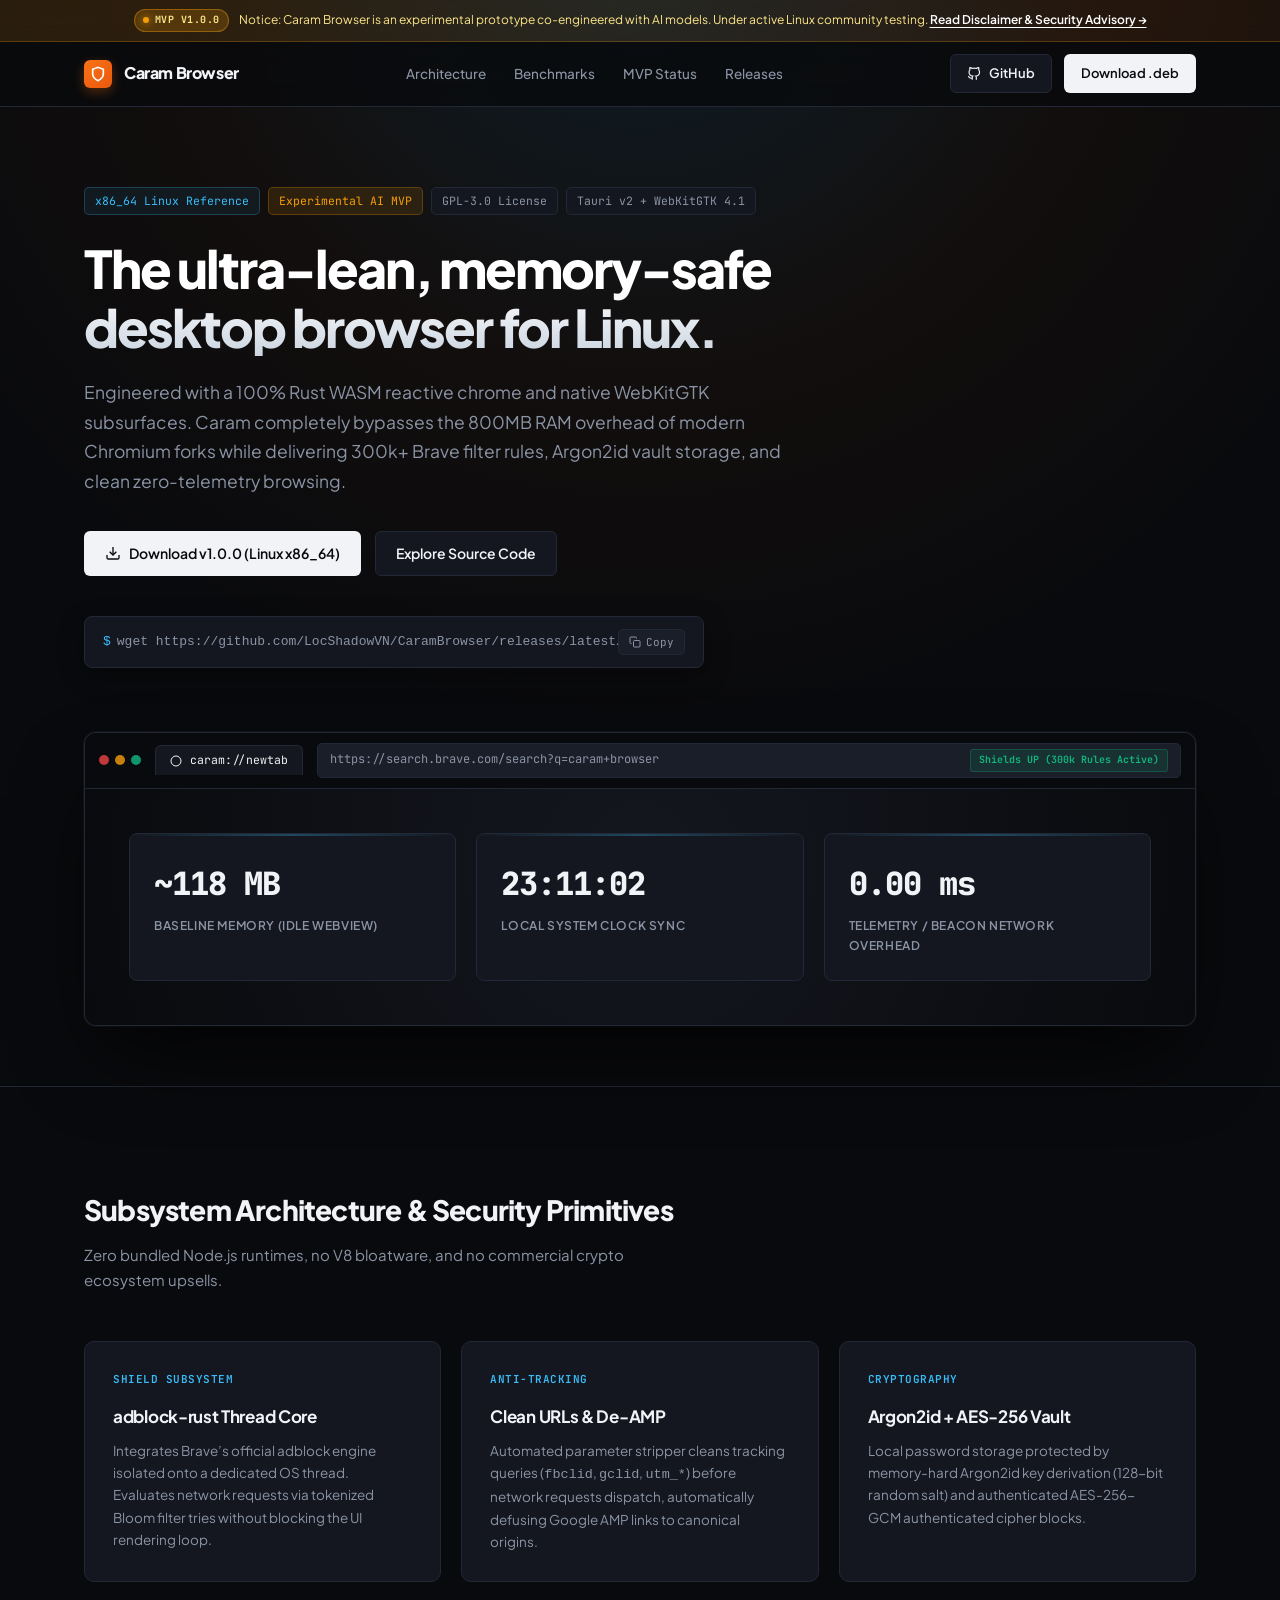
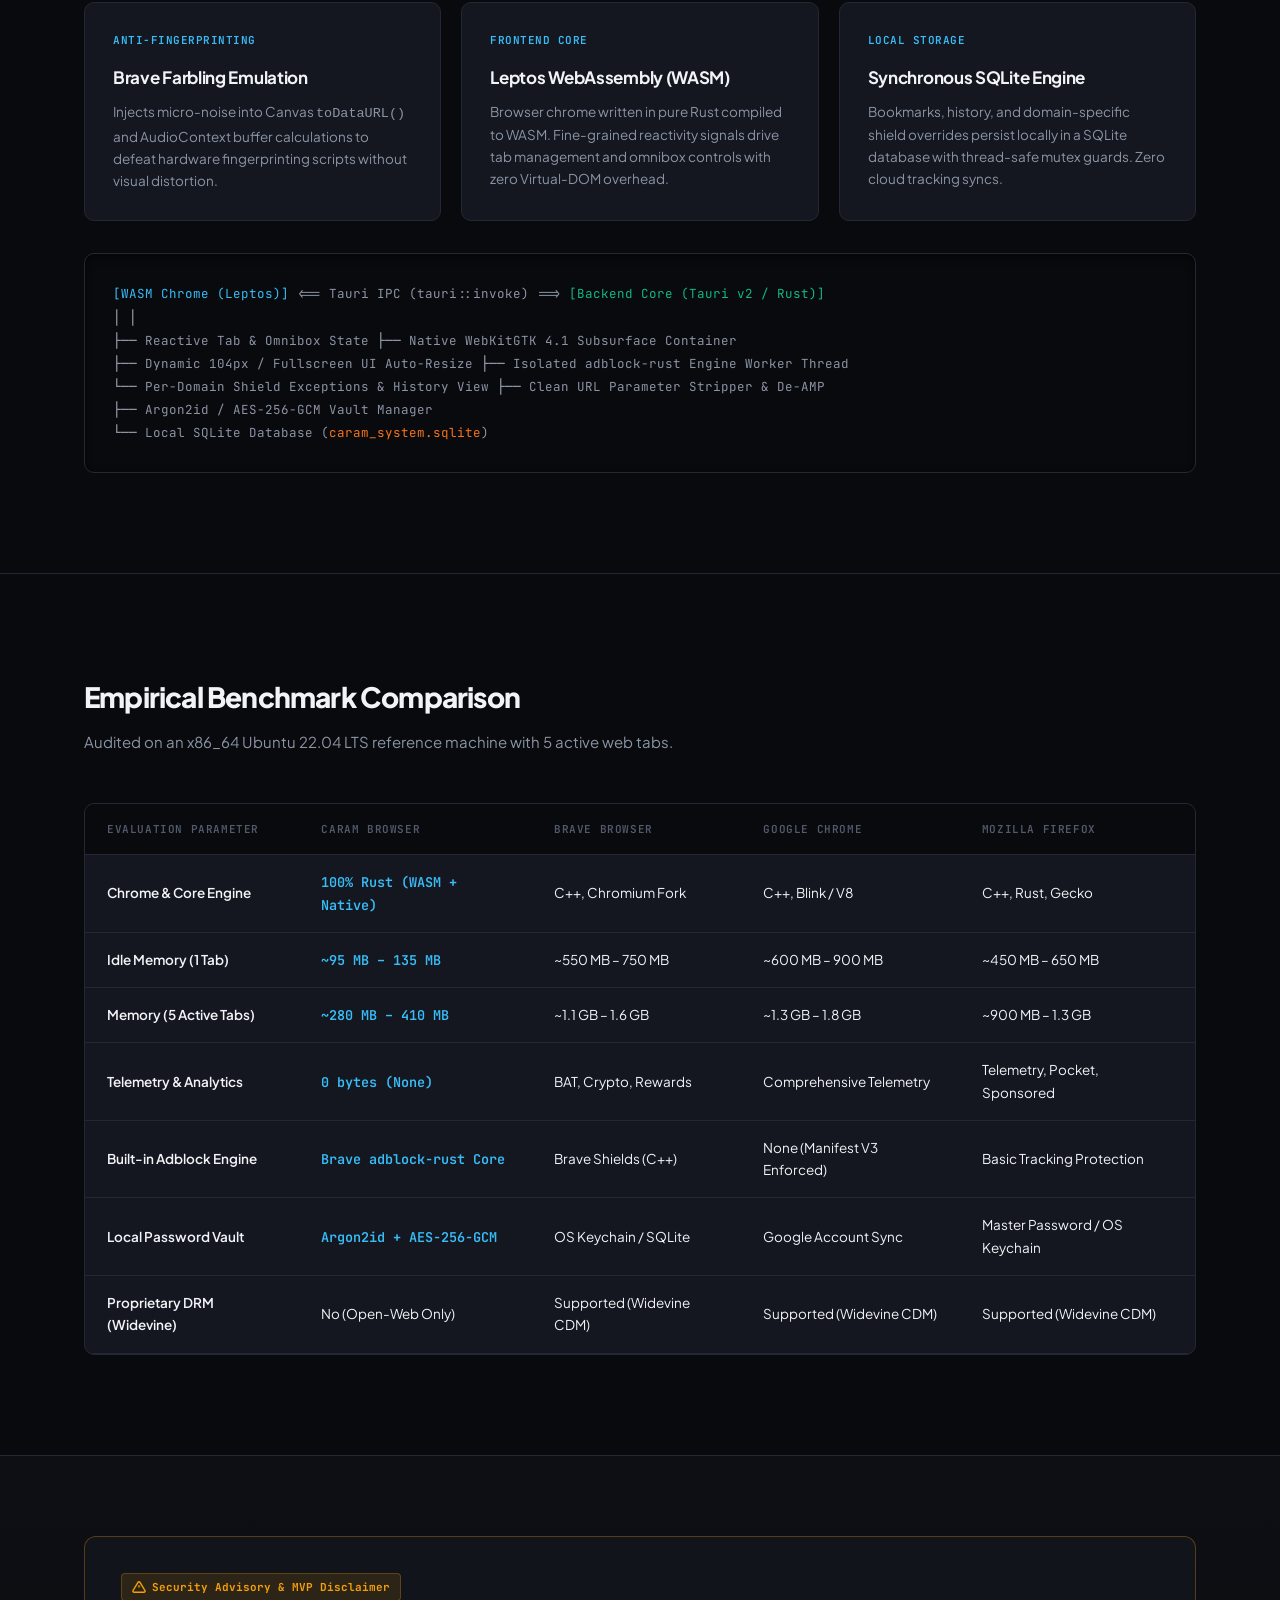
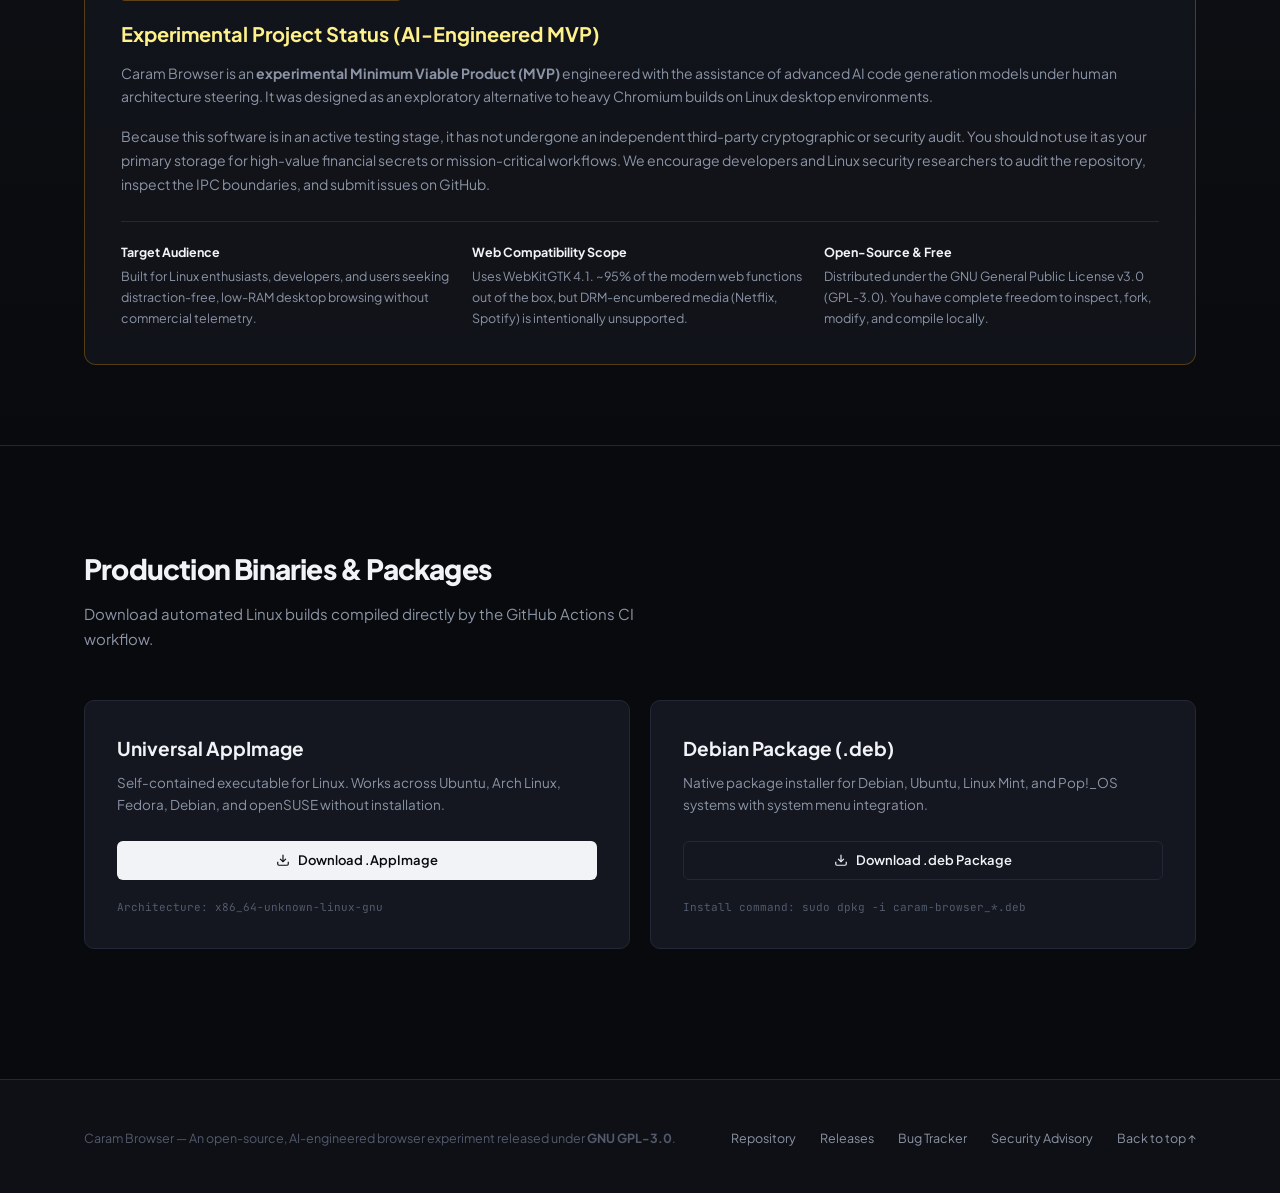
==== docs/index.html @ b45a4fc1 "Update print statement from 'Hello' to 'Goodbye'" ====
<!DOCTYPE html>
<html lang="en">
<head>
  <meta charset="UTF-8" />
  <meta name="viewport" content="width=device-width, initial-scale=1.0" />
  <title>Caram Browser — Experimental AI-Engineered Linux Web Browser</title>
  <meta name="description" content="An experimental, ultra-lightweight Linux web browser engineered with Tauri v2, WebKitGTK 4.1, and 100% Rust WASM. Integrated Brave-grade adblock engine and Argon2id Vault." />
  
  <link rel="preconnect" href="https://fonts.googleapis.com">
  <link rel="preconnect" href="https://fonts.gstatic.com" crossorigin>
  <link href="https://fonts.googleapis.com/css2?family=JetBrains+Mono:ital,wght@0,400;0,500;0,600;0,700;1,400&family=Plus+Jakarta+Sans:wght@400;500;600;700;800&display=swap" rel="stylesheet">

  <style>
    :root {
      --bg: #090a0d;
      --bg-alt: #0e1015;
      --surface: #14171f;
      --surface-hover: #1a1e28;
      --surface-border: #232836;
      --border-strong: #333a4d;
      
      --text: #f1f3f7;
      --text-muted: #8b94a5;
      --text-faint: #525a6c;
      
      --accent: #38bdf8; /* Ice Blue */
      --accent-dim: rgba(56, 189, 248, 0.08);
      --accent-glow: rgba(56, 189, 248, 0.25);

      --orange: #f97316; /* Caram Core */
      --orange-dim: rgba(249, 115, 22, 0.1);
      
      --green: #10b981;
      --green-dim: rgba(16, 185, 129, 0.12);
      
      --amber: #f59e0b;
      --amber-dim: rgba(245, 158, 11, 0.12);

      --danger: #ef4444;

      --mono: 'JetBrains Mono', ui-monospace, SFMono-Regular, monospace;
      --sans: 'Plus Jakarta Sans', -apple-system, BlinkMacSystemFont, sans-serif;
    }

    * {
      box-sizing: border-box;
      margin: 0;
      padding: 0;
    }

    html {
      scroll-behavior: smooth;
      background-color: var(--bg);
    }

    body {
      background-color: var(--bg);
      color: var(--text);
      font-family: var(--sans);
      line-height: 1.65;
      -webkit-font-smoothing: antialiased;
      overflow-x: hidden;
    }

    /* Ambient Background Mesh */
    .ambient-mesh {
      position: absolute;
      top: 0;
      left: 50%;
      transform: translateX(-50%);
      width: 100vw;
      height: 900px;
      background: radial-gradient(circle at 50% -10%, rgba(56, 189, 248, 0.12) 0%, rgba(249, 115, 22, 0.04) 40%, transparent 70%);
      pointer-events: none;
      z-index: 0;
    }

    .container {
      max-width: 1160px;
      margin: 0 auto;
      padding: 0 24px;
      position: relative;
      z-index: 1;
    }

    /* Disclaimer Top Banner */
    .mvp-banner {
      background: linear-gradient(90deg, rgba(245, 158, 11, 0.12) 0%, rgba(249, 115, 22, 0.08) 100%);
      border-bottom: 1px solid rgba(245, 158, 11, 0.25);
      padding: 9px 16px;
      font-size: 12px;
      text-align: center;
      color: #fde68a;
      display: flex;
      justify-content: center;
      align-items: center;
      gap: 10px;
      position: sticky;
      top: 0;
      z-index: 60;
      backdrop-filter: blur(10px);
    }

    .mvp-banner a {
      color: #fff;
      font-weight: 600;
      text-decoration: underline;
      text-underline-offset: 3px;
    }

    .status-badge-pulse {
      display: inline-flex;
      align-items: center;
      gap: 6px;
      padding: 2px 8px;
      border-radius: 99px;
      background: rgba(245, 158, 11, 0.2);
      border: 1px solid rgba(245, 158, 11, 0.4);
      font-family: var(--mono);
      font-size: 10px;
      font-weight: 700;
      letter-spacing: 0.5px;
      text-transform: uppercase;
    }

    .status-dot-pulse {
      width: 6px;
      height: 6px;
      border-radius: 50%;
      background: var(--amber);
      box-shadow: 0 0 8px var(--amber);
      animation: pulse-dot 1.8s infinite ease-in-out;
    }

    @keyframes pulse-dot {
      0%, 100% { opacity: 1; transform: scale(1); }
      50% { opacity: 0.4; transform: scale(0.8); }
    }

    /* Navigation */
    nav {
      border-bottom: 1px solid var(--surface-border);
      background: rgba(9, 10, 13, 0.82);
      backdrop-filter: blur(12px);
      position: sticky;
      top: 37px;
      z-index: 50;
    }

    .nav-inner {
      display: flex;
      justify-content: space-between;
      align-items: center;
      height: 64px;
    }

    .brand {
      display: flex;
      align-items: center;
      gap: 12px;
      font-weight: 800;
      font-size: 16px;
      letter-spacing: -0.4px;
      color: var(--text);
      text-decoration: none;
    }

    .brand-icon {
      width: 28px;
      height: 28px;
      background: linear-gradient(135deg, var(--orange) 0%, #ea580c 100%);
      border-radius: 6px;
      display: flex;
      align-items: center;
      justify-content: center;
      color: #fff;
      box-shadow: 0 4px 12px rgba(249, 115, 22, 0.3);
    }

    .nav-links {
      display: flex;
      gap: 28px;
      align-items: center;
      list-style: none;
    }

    .nav-links a {
      color: var(--text-muted);
      text-decoration: none;
      font-size: 13.5px;
      font-weight: 500;
      transition: all 0.2s ease;
    }

    .nav-links a:hover {
      color: var(--text);
    }

    .nav-cta {
      display: flex;
      align-items: center;
      gap: 12px;
    }

    .btn {
      display: inline-flex;
      align-items: center;
      justify-content: center;
      gap: 8px;
      padding: 8px 16px;
      border-radius: 6px;
      font-size: 13px;
      font-weight: 600;
      text-decoration: none;
      cursor: pointer;
      transition: all 0.2s cubic-bezier(0.16, 1, 0.3, 1);
      border: 1px solid transparent;
      font-family: var(--sans);
    }

    .btn-outline {
      background: var(--surface);
      border-color: var(--surface-border);
      color: var(--text);
    }

    .btn-outline:hover {
      background: var(--surface-hover);
      border-color: var(--border-strong);
      transform: translateY(-1px);
    }

    .btn-primary {
      background: var(--text);
      color: var(--bg);
    }

    .btn-primary:hover {
      background: #ffffff;
      box-shadow: 0 0 20px rgba(255, 255, 255, 0.25);
      transform: translateY(-1px);
    }

    /* Hero */
    .hero {
      padding: 80px 0 60px;
    }

    .tag-row {
      display: flex;
      flex-wrap: wrap;
      gap: 8px;
      margin-bottom: 24px;
    }

    .tag {
      font-family: var(--mono);
      font-size: 11.5px;
      padding: 4px 10px;
      border-radius: 5px;
      background: var(--surface);
      border: 1px solid var(--surface-border);
      color: var(--text-muted);
    }

    .tag-accent {
      color: var(--accent);
      background: var(--accent-dim);
      border-color: rgba(56, 189, 248, 0.25);
    }

    .tag-warning {
      color: var(--amber);
      background: var(--amber-dim);
      border-color: rgba(245, 158, 11, 0.25);
    }

    h1 {
      font-size: 52px;
      font-weight: 800;
      letter-spacing: -2px;
      line-height: 1.12;
      margin-bottom: 22px;
      max-width: 860px;
      background: linear-gradient(180deg, #ffffff 40%, #cbd5e1 100%);
      -webkit-background-clip: text;
      -webkit-text-fill-color: transparent;
    }

    .hero-lead {
      font-size: 17.5px;
      color: var(--text-muted);
      max-width: 720px;
      margin-bottom: 34px;
      line-height: 1.7;
    }

    .hero-actions {
      display: flex;
      flex-wrap: wrap;
      gap: 14px;
      align-items: center;
      margin-bottom: 40px;
    }

    /* Terminal Quickbox */
    .quick-install {
      background: var(--surface);
      border: 1px solid var(--surface-border);
      border-radius: 8px;
      padding: 12px 18px;
      display: flex;
      align-items: center;
      justify-content: space-between;
      max-width: 620px;
      font-family: var(--mono);
      font-size: 13px;
      margin-bottom: 64px;
      box-shadow: 0 8px 24px rgba(0, 0, 0, 0.35);
    }

    .quick-install code {
      color: var(--text-muted);
      white-space: nowrap;
      overflow-x: auto;
    }

    .quick-install code span.prompt {
      color: var(--accent);
      user-select: none;
      margin-right: 6px;
    }

    .copy-btn {
      background: var(--surface-hover);
      border: 1px solid var(--surface-border);
      color: var(--text-muted);
      padding: 5px 10px;
      border-radius: 5px;
      font-size: 11px;
      cursor: pointer;
      font-family: var(--mono);
      transition: all 0.15s ease;
      display: inline-flex;
      align-items: center;
      gap: 5px;
    }

    .copy-btn:hover {
      color: var(--text);
      border-color: var(--border-strong);
      background: rgba(255, 255, 255, 0.08);
    }

    /* Live Browser Specimen Window */
    .specimen-wrapper {
      position: relative;
    }

    .specimen-window {
      background: var(--surface);
      border: 1px solid var(--surface-border);
      border-radius: 12px;
      overflow: hidden;
      box-shadow: 0 40px 90px -25px rgba(0, 0, 0, 0.9), 0 0 0 1px rgba(255, 255, 255, 0.04);
      transition: border-color 0.3s ease;
    }

    .specimen-window:hover {
      border-color: rgba(56, 189, 248, 0.35);
    }

    .window-chrome {
      background: var(--bg);
      border-bottom: 1px solid var(--surface-border);
      padding: 10px 14px;
      display: flex;
      align-items: center;
      gap: 14px;
    }

    .window-dots {
      display: flex;
      gap: 6px;
    }

    .dot {
      width: 10px;
      height: 10px;
      border-radius: 50%;
      background: #2b3140;
    }

    .dot.close { background: #ef4444; opacity: 0.8; }
    .dot.min { background: #f59e0b; opacity: 0.8; }
    .dot.max { background: #10b981; opacity: 0.8; }

    .window-tab {
      background: var(--surface);
      border: 1px solid var(--surface-border);
      border-bottom: none;
      padding: 5px 14px;
      border-radius: 6px 6px 0 0;
      font-size: 11.5px;
      color: var(--text);
      display: flex;
      align-items: center;
      gap: 8px;
      font-family: var(--mono);
    }

    .window-address {
      flex: 1;
      background: var(--surface-hover);
      border: 1px solid var(--surface-border);
      border-radius: 5px;
      padding: 5px 12px;
      font-size: 12px;
      font-family: var(--mono);
      color: var(--text-muted);
      display: flex;
      justify-content: space-between;
      align-items: center;
    }

    .badge-status {
      font-size: 10px;
      color: var(--green);
      background: var(--green-dim);
      padding: 2px 8px;
      border-radius: 3px;
      border: 1px solid rgba(16, 185, 129, 0.25);
      font-weight: 600;
    }

    .window-body {
      padding: 44px;
      background: radial-gradient(circle at 50% 30%, rgba(20, 23, 31, 0.7) 0%, var(--bg) 100%);
      display: grid;
      grid-template-columns: repeat(3, 1fr);
      gap: 20px;
    }

    .metric-card {
      background: var(--surface);
      border: 1px solid var(--surface-border);
      border-radius: 8px;
      padding: 24px;
      position: relative;
      overflow: hidden;
    }

    .metric-card::before {
      content: "";
      position: absolute;
      top: 0;
      left: 0;
      right: 0;
      height: 2px;
      background: linear-gradient(90deg, transparent, rgba(56, 189, 248, 0.3), transparent);
    }

    .metric-card .val {
      font-family: var(--mono);
      font-size: 32px;
      font-weight: 800;
      color: var(--text);
      letter-spacing: -1px;
    }

    .metric-card .lbl {
      font-size: 12px;
      color: var(--text-muted);
      margin-top: 6px;
      text-transform: uppercase;
      letter-spacing: 0.6px;
      font-weight: 600;
    }

    /* Section Global Headers */
    .section-header {
      margin-bottom: 48px;
    }

    .section-header h2 {
      font-size: 28px;
      font-weight: 800;
      letter-spacing: -0.8px;
      margin-bottom: 10px;
    }

    .section-header p {
      color: var(--text-muted);
      font-size: 15px;
      max-width: 620px;
    }

    .grid-section {
      padding: 100px 0;
      border-top: 1px solid var(--surface-border);
    }

    /* Specs Cards */
    .grid-cards {
      display: grid;
      grid-template-columns: repeat(3, 1fr);
      gap: 20px;
    }

    .card {
      background: var(--surface);
      border: 1px solid var(--surface-border);
      border-radius: 10px;
      padding: 28px;
      transition: all 0.2s cubic-bezier(0.16, 1, 0.3, 1);
      position: relative;
    }

    .card:hover {
      transform: translateY(-3px);
      border-color: var(--border-strong);
      box-shadow: 0 16px 32px -12px rgba(0, 0, 0, 0.6);
    }

    .card-meta {
      font-family: var(--mono);
      font-size: 11px;
      color: var(--accent);
      margin-bottom: 14px;
      text-transform: uppercase;
      font-weight: 600;
      letter-spacing: 0.5px;
    }

    .card h3 {
      font-size: 17px;
      font-weight: 700;
      margin-bottom: 10px;
      letter-spacing: -0.3px;
    }

    .card p {
      font-size: 13.5px;
      color: var(--text-muted);
      line-height: 1.65;
    }

    /* Architecture Flow Box */
    .arch-box {
      background: var(--bg);
      border: 1px solid var(--surface-border);
      border-radius: 10px;
      padding: 28px;
      font-family: var(--mono);
      font-size: 12.5px;
      color: var(--text-muted);
      overflow-x: auto;
      line-height: 1.85;
      margin-top: 32px;
      box-shadow: inset 0 2px 8px rgba(0,0,0,0.6);
    }

    .arch-box span.hl { color: var(--accent); }
    .arch-box span.hl-green { color: var(--green); }
    .arch-box span.hl-orange { color: var(--orange); }

    /* Comparison Table */
    .table-section {
      padding: 100px 0;
      border-top: 1px solid var(--surface-border);
    }

    .table-wrapper {
      background: var(--surface);
      border: 1px solid var(--surface-border);
      border-radius: 10px;
      overflow: hidden;
    }

    table {
      width: 100%;
      border-collapse: collapse;
      font-size: 13.5px;
      text-align: left;
    }

    th, td {
      padding: 16px 22px;
      border-bottom: 1px solid var(--surface-border);
    }

    th {
      background: var(--bg);
      color: var(--text-faint);
      font-family: var(--mono);
      font-size: 11px;
      text-transform: uppercase;
      letter-spacing: 0.6px;
      font-weight: 600;
    }

    td:first-child {
      font-weight: 600;
      color: var(--text);
    }

    .cell-focus {
      color: var(--accent);
      font-family: var(--mono);
      font-weight: 600;
    }

    /* Disclaimer Section */
    .disclaimer-section {
      padding: 80px 0;
      border-top: 1px solid var(--surface-border);
      background: linear-gradient(180deg, rgba(20, 23, 31, 0.4) 0%, var(--bg) 100%);
    }

    .disclaimer-card {
      background: rgba(20, 23, 31, 0.7);
      border: 1px solid rgba(245, 158, 11, 0.3);
      border-radius: 12px;
      padding: 36px;
      position: relative;
    }

    .disclaimer-badge {
      display: inline-flex;
      align-items: center;
      gap: 6px;
      font-family: var(--mono);
      font-size: 11px;
      font-weight: 700;
      color: var(--amber);
      background: var(--amber-dim);
      border: 1px solid rgba(245, 158, 11, 0.25);
      padding: 4px 10px;
      border-radius: 4px;
      margin-bottom: 16px;
    }

    .disclaimer-card h3 {
      font-size: 20px;
      font-weight: 700;
      margin-bottom: 12px;
      color: #fef08a;
    }

    .disclaimer-card p {
      font-size: 14px;
      color: var(--text-muted);
      line-height: 1.7;
      margin-bottom: 16px;
    }

    .disclaimer-grid {
      display: grid;
      grid-template-columns: repeat(3, 1fr);
      gap: 16px;
      margin-top: 24px;
      padding-top: 20px;
      border-top: 1px solid rgba(245, 158, 11, 0.15);
    }

    .disclaimer-point {
      font-size: 12.5px;
      color: var(--text-muted);
    }

    .disclaimer-point strong {
      display: block;
      color: var(--text);
      margin-bottom: 4px;
    }

    /* Downloads Matrix */
    .downloads-section {
      padding: 100px 0 130px;
      border-top: 1px solid var(--surface-border);
    }

    .download-columns {
      display: grid;
      grid-template-columns: repeat(2, 1fr);
      gap: 20px;
    }

    .download-pane {
      background: var(--surface);
      border: 1px solid var(--surface-border);
      border-radius: 10px;
      padding: 32px;
      display: flex;
      flex-direction: column;
      justify-content: space-between;
      transition: all 0.2s cubic-bezier(0.16, 1, 0.3, 1);
    }

    .download-pane:hover {
      border-color: var(--border-strong);
      transform: translateY(-2px);
    }

    .pane-head h4 {
      font-size: 19px;
      font-weight: 700;
      margin-bottom: 8px;
    }

    .pane-head p {
      font-size: 13.5px;
      color: var(--text-muted);
      margin-bottom: 24px;
    }

    .pane-meta {
      font-family: var(--mono);
      font-size: 11px;
      color: var(--text-faint);
      margin-top: 18px;
    }

    /* Footer */
    footer {
      border-top: 1px solid var(--surface-border);
      padding: 48px 0;
      font-size: 12.5px;
      color: var(--text-faint);
      background: var(--bg-alt);
    }

    .footer-inner {
      display: flex;
      justify-content: space-between;
      align-items: center;
    }

    .footer-links {
      display: flex;
      gap: 24px;
    }

    .footer-links a {
      color: var(--text-muted);
      text-decoration: none;
      transition: color 0.15s ease;
    }

    .footer-links a:hover {
      color: var(--text);
    }

    @media (max-width: 860px) {
      h1 { font-size: 38px; }
      .grid-cards, .download-columns, .window-body, .disclaimer-grid { grid-template-columns: 1fr; }
      .nav-links { display: none; }
      .quick-install { flex-direction: column; gap: 12px; align-items: flex-start; }
      .footer-inner { flex-direction: column; gap: 20px; text-align: center; }
    }
  </style>
</head>
<body>

  <!-- Ambient Light -->
  <div class="ambient-mesh"></div>

  <!-- Disclaimer Top Alert Banner -->
  <div class="mvp-banner">
    <div class="status-badge-pulse">
      <span class="status-dot-pulse"></span>
      MVP v1.0.0
    </div>
    <span>
      Notice: Caram Browser is an experimental prototype co-engineered with AI models. Under active Linux community testing. 
      <a href="#disclaimer">Read Disclaimer & Security Advisory &rarr;</a>
    </span>
  </div>

  <!-- Navigation -->
  <nav>
    <div class="container nav-inner">
      <a href="#" class="brand">
        <div class="brand-icon">
          <svg viewBox="0 0 24 24" width="16" height="16" stroke="currentColor" stroke-width="2.5" fill="none"><path d="M12 22s8-4 8-10V5l-8-3-8 3v7c0 6 8 10 8 10z"></path></svg>
        </div>
        <span>Caram Browser</span>
      </a>

      <ul class="nav-links">
        <li><a href="#specs">Architecture</a></li>
        <li><a href="#comparison">Benchmarks</a></li>
        <li><a href="#disclaimer">MVP Status</a></li>
        <li><a href="#downloads">Releases</a></li>
      </ul>

      <div class="nav-cta">
        <a href="https://github.com/LocShadowVN/CaramBrowser" target="_blank" class="btn btn-outline">
          <svg viewBox="0 0 24 24" width="14" height="14" stroke="currentColor" stroke-width="2" fill="none"><path d="M9 19c-5 1.5-5-2.5-7-3m14 6v-3.87a3.37 3.37 0 0 0-.94-2.61c3.14-.35 6.44-1.54 6.44-7A5.44 5.44 0 0 0 20 4.77 5.07 5.07 0 0 0 19.91 1S18.73.65 16 2.48a13.38 13.38 0 0 0-7 0C6.27.65 5.09 1 5.09 1A5.07 5.07 0 0 0 5 4.77a5.44 5.44 0 0 0-1.5 3.78c0 5.42 3.3 6.61 6.44 7A3.37 3.37 0 0 0 9 18.13V22"></path></svg>
          GitHub
        </a>
        <a href="#downloads" class="btn btn-primary">Download .deb</a>
      </div>
    </div>
  </nav>

  <!-- Hero Section -->
  <section class="hero">
    <div class="container">
      <div class="tag-row">
        <span class="tag tag-accent">x86_64 Linux Reference</span>
        <span class="tag tag-warning">Experimental AI MVP</span>
        <span class="tag">GPL-3.0 License</span>
        <span class="tag">Tauri v2 + WebKitGTK 4.1</span>
      </div>

      <h1>The ultra-lean, memory-safe desktop browser for Linux.</h1>

      <p class="hero-lead">
        Engineered with a 100% Rust WASM reactive chrome and native WebKitGTK subsurfaces. Caram completely bypasses the 800MB RAM overhead of modern Chromium forks while delivering 300k+ Brave filter rules, Argon2id vault storage, and clean zero-telemetry browsing.
      </p>

      <div class="hero-actions">
        <a href="#downloads" class="btn btn-primary" style="padding: 10px 20px; font-size: 14px;">
          <svg viewBox="0 0 24 24" width="16" height="16" stroke="currentColor" stroke-width="2" fill="none"><path d="M21 15v4a2 2 0 0 1-2 2H5a2 2 0 0 1-2-2v-4"></path><polyline points="7 10 12 15 17 10"></polyline><line x1="12" y1="15" x2="12" y2="3"></line></svg>
          Download v1.0.0 (Linux x86_64)
        </a>
        <a href="https://github.com/LocShadowVN/CaramBrowser" target="_blank" class="btn btn-outline" style="padding: 10px 20px; font-size: 14px;">
          Explore Source Code
        </a>
      </div>

      <!-- Quick Run Shell -->
      <div class="quick-install">
        <code><span class="prompt">$</span>wget https://github.com/LocShadowVN/CaramBrowser/releases/latest/download/caram-browser_1.0.0_amd64.deb</code>
        <button class="copy-btn" onclick="copySnippet(this)">
          <svg viewBox="0 0 24 24" width="12" height="12" stroke="currentColor" stroke-width="2" fill="none"><rect x="9" y="9" width="13" height="13" rx="2" ry="2"></rect><path d="M5 15H4a2 2 0 0 1-2-2V4a2 2 0 0 1 2-2h9a2 2 0 0 1 2 2v1"></path></svg>
          Copy
        </button>
      </div>

      <!-- Live Specimen Window -->
      <div class="specimen-wrapper">
        <div class="specimen-window">
          <div class="window-chrome">
            <div class="window-dots">
              <span class="dot close"></span>
              <span class="dot min"></span>
              <span class="dot max"></span>
            </div>

            <div class="window-tab">
              <svg viewBox="0 0 24 24" width="12" height="12" stroke="currentColor" stroke-width="2" fill="none"><circle cx="12" cy="12" r="10"></circle></svg>
              <span>caram://newtab</span>
            </div>

            <div class="window-address">
              <span>https://search.brave.com/search?q=caram+browser</span>
              <span class="badge-status">Shields UP (300k Rules Active)</span>
            </div>
          </div>

          <div class="window-body">
            <div class="metric-card">
              <div class="val">~118 MB</div>
              <div class="lbl">Baseline Memory (Idle Webview)</div>
            </div>
            <div class="metric-card">
              <div class="val" id="live-clock">12:00:00</div>
              <div class="lbl">Local System Clock Sync</div>
            </div>
            <div class="metric-card">
              <div class="val">0.00 ms</div>
              <div class="lbl">Telemetry / Beacon Network Overhead</div>
            </div>
          </div>
        </div>
      </div>
    </div>
  </section>

  <!-- Technical Architecture -->
  <section class="grid-section" id="specs">
    <div class="container">
      <div class="section-header">
        <h2>Subsystem Architecture & Security Primitives</h2>
        <p>Zero bundled Node.js runtimes, no V8 bloatware, and no commercial crypto ecosystem upsells.</p>
      </div>

      <div class="grid-cards">
        <div class="card">
          <div class="card-meta">Shield Subsystem</div>
          <h3>adblock-rust Thread Core</h3>
          <p>Integrates Brave’s official adblock engine isolated onto a dedicated OS thread. Evaluates network requests via tokenized Bloom filter tries without blocking the UI rendering loop.</p>
        </div>

        <div class="card">
          <div class="card-meta">Anti-Tracking</div>
          <h3>Clean URLs & De-AMP</h3>
          <p>Automated parameter stripper cleans tracking queries (<code>fbclid</code>, <code>gclid</code>, <code>utm_*</code>) before network requests dispatch, automatically defusing Google AMP links to canonical origins.</p>
        </div>

        <div class="card">
          <div class="card-meta">Cryptography</div>
          <h3>Argon2id + AES-256 Vault</h3>
          <p>Local password storage protected by memory-hard Argon2id key derivation (128-bit random salt) and authenticated AES-256-GCM authenticated cipher blocks.</p>
        </div>

        <div class="card">
          <div class="card-meta">Anti-Fingerprinting</div>
          <h3>Brave Farbling Emulation</h3>
          <p>Injects micro-noise into Canvas <code>toDataURL()</code> and AudioContext buffer calculations to defeat hardware fingerprinting scripts without visual distortion.</p>
        </div>

        <div class="card">
          <div class="card-meta">Frontend Core</div>
          <h3>Leptos WebAssembly (WASM)</h3>
          <p>Browser chrome written in pure Rust compiled to WASM. Fine-grained reactivity signals drive tab management and omnibox controls with zero Virtual-DOM overhead.</p>
        </div>

        <div class="card">
          <div class="card-meta">Local Storage</div>
          <h3>Synchronous SQLite Engine</h3>
          <p>Bookmarks, history, and domain-specific shield overrides persist locally in a SQLite database with thread-safe mutex guards. Zero cloud tracking syncs.</p>
        </div>
      </div>

      <!-- Architecture ASCII Flow -->
      <div class="arch-box">
        <div><span class="hl">[WASM Chrome (Leptos)]</span> &lt;== Tauri IPC (tauri::invoke) ==&gt; <span class="hl-green">[Backend Core (Tauri v2 / Rust)]</span></div>
        <div>         │                                                              │</div>
        <div>         ├── Reactive Tab & Omnibox State                               ├── Native WebKitGTK 4.1 Subsurface Container</div>
        <div>         ├── Dynamic 104px / Fullscreen UI Auto-Resize                  ├── Isolated adblock-rust Engine Worker Thread</div>
        <div>         └── Per-Domain Shield Exceptions & History View                ├── Clean URL Parameter Stripper & De-AMP</div>
        <div>                                                                        ├── Argon2id / AES-256-GCM Vault Manager</div>
        <div>                                                                        └── Local SQLite Database (<span class="hl-orange">caram_system.sqlite</span>)</div>
      </div>
    </div>
  </section>

  <!-- Technical Benchmarks Table -->
  <section class="table-section" id="comparison">
    <div class="container">
      <div class="section-header">
        <h2>Empirical Benchmark Comparison</h2>
        <p>Audited on an x86_64 Ubuntu 22.04 LTS reference machine with 5 active web tabs.</p>
      </div>

      <div class="table-wrapper">
        <table>
          <thead>
            <tr>
              <th>Evaluation Parameter</th>
              <th>Caram Browser</th>
              <th>Brave Browser</th>
              <th>Google Chrome</th>
              <th>Mozilla Firefox</th>
            </tr>
          </thead>
          <tbody>
            <tr>
              <td>Chrome & Core Engine</td>
              <td class="cell-focus">100% Rust (WASM + Native)</td>
              <td>C++, Chromium Fork</td>
              <td>C++, Blink / V8</td>
              <td>C++, Rust, Gecko</td>
            </tr>
            <tr>
              <td>Idle Memory (1 Tab)</td>
              <td class="cell-focus">~95 MB – 135 MB</td>
              <td>~550 MB – 750 MB</td>
              <td>~600 MB – 900 MB</td>
              <td>~450 MB – 650 MB</td>
            </tr>
            <tr>
              <td>Memory (5 Active Tabs)</td>
              <td class="cell-focus">~280 MB – 410 MB</td>
              <td>~1.1 GB – 1.6 GB</td>
              <td>~1.3 GB – 1.8 GB</td>
              <td>~900 MB – 1.3 GB</td>
            </tr>
            <tr>
              <td>Telemetry & Analytics</td>
              <td class="cell-focus">0 bytes (None)</td>
              <td>BAT, Crypto, Rewards</td>
              <td>Comprehensive Telemetry</td>
              <td>Telemetry, Pocket, Sponsored</td>
            </tr>
            <tr>
              <td>Built-in Adblock Engine</td>
              <td class="cell-focus">Brave adblock-rust Core</td>
              <td>Brave Shields (C++)</td>
              <td>None (Manifest V3 Enforced)</td>
              <td>Basic Tracking Protection</td>
            </tr>
            <tr>
              <td>Local Password Vault</td>
              <td class="cell-focus">Argon2id + AES-256-GCM</td>
              <td>OS Keychain / SQLite</td>
              <td>Google Account Sync</td>
              <td>Master Password / OS Keychain</td>
            </tr>
            <tr>
              <td>Proprietary DRM (Widevine)</td>
              <td>No (Open-Web Only)</td>
              <td>Supported (Widevine CDM)</td>
              <td>Supported (Widevine CDM)</td>
              <td>Supported (Widevine CDM)</td>
            </tr>
          </tbody>
        </table>
      </div>
    </div>
  </section>

  <!-- MVP Status & Transparency Disclaimer -->
  <section class="disclaimer-section" id="disclaimer">
    <div class="container">
      <div class="disclaimer-card">
        <div class="disclaimer-badge">
          <svg viewBox="0 0 24 24" width="14" height="14" stroke="currentColor" stroke-width="2.5" fill="none"><path d="M10.29 3.86L1.82 18a2 2 0 0 0 1.71 3h16.94a2 2 0 0 0 1.71-3L13.71 3.86a2 2 0 0 0-3.42 0z"></path><line x1="12" y1="9" x2="12" y2="13"></line><line x1="12" y1="17" x2="12.01" y2="17"></line></svg>
          Security Advisory & MVP Disclaimer
        </div>
        
        <h3>Experimental Project Status (AI-Engineered MVP)</h3>
        <p>
          Caram Browser is an <strong>experimental Minimum Viable Product (MVP)</strong> engineered with the assistance of advanced AI code generation models under human architecture steering. It was designed as an exploratory alternative to heavy Chromium builds on Linux desktop environments.
        </p>
        <p>
          Because this software is in an active testing stage, it has not undergone an independent third-party cryptographic or security audit. You should not use it as your primary storage for high-value financial secrets or mission-critical workflows. We encourage developers and Linux security researchers to audit the repository, inspect the IPC boundaries, and submit issues on GitHub.
        </p>

        <div class="disclaimer-grid">
          <div class="disclaimer-point">
            <strong>Target Audience</strong>
            Built for Linux enthusiasts, developers, and users seeking distraction-free, low-RAM desktop browsing without commercial telemetry.
          </div>
          <div class="disclaimer-point">
            <strong>Web Compatibility Scope</strong>
            Uses WebKitGTK 4.1. ~95% of the modern web functions out of the box, but DRM-encumbered media (Netflix, Spotify) is intentionally unsupported.
          </div>
          <div class="disclaimer-point">
            <strong>Open-Source & Free</strong>
            Distributed under the GNU General Public License v3.0 (GPL-3.0). You have complete freedom to inspect, fork, modify, and compile locally.
          </div>
        </div>
      </div>
    </div>
  </section>

  <!-- Downloads Section -->
  <section class="downloads-section" id="downloads">
    <div class="container">
      <div class="section-header">
        <h2>Production Binaries & Packages</h2>
        <p>Download automated Linux builds compiled directly by the GitHub Actions CI workflow.</p>
      </div>

      <div class="download-columns">
        <div class="download-pane">
          <div class="pane-head">
            <h4>Universal AppImage</h4>
            <p>Self-contained executable for Linux. Works across Ubuntu, Arch Linux, Fedora, Debian, and openSUSE without installation.</p>
          </div>
          <div>
            <a href="https://github.com/LocShadowVN/CaramBrowser/releases/latest" target="_blank" class="btn btn-primary" style="width: 100%;">
              <svg viewBox="0 0 24 24" width="14" height="14" stroke="currentColor" stroke-width="2" fill="none"><path d="M21 15v4a2 2 0 0 1-2 2H5a2 2 0 0 1-2-2v-4"></path><polyline points="7 10 12 15 17 10"></polyline><line x1="12" y1="15" x2="12" y2="3"></line></svg>
              Download .AppImage
            </a>
            <div class="pane-meta">Architecture: x86_64-unknown-linux-gnu</div>
          </div>
        </div>

        <div class="download-pane">
          <div class="pane-head">
            <h4>Debian Package (.deb)</h4>
            <p>Native package installer for Debian, Ubuntu, Linux Mint, and Pop!_OS systems with system menu integration.</p>
          </div>
          <div>
            <a href="https://github.com/LocShadowVN/CaramBrowser/releases/latest" target="_blank" class="btn btn-outline" style="width: 100%;">
              <svg viewBox="0 0 24 24" width="14" height="14" stroke="currentColor" stroke-width="2" fill="none"><path d="M21 15v4a2 2 0 0 1-2 2H5a2 2 0 0 1-2-2v-4"></path><polyline points="7 10 12 15 17 10"></polyline><line x1="12" y1="15" x2="12" y2="3"></line></svg>
              Download .deb Package
            </a>
            <div class="pane-meta">Install command: sudo dpkg -i caram-browser_*.deb</div>
          </div>
        </div>
      </div>
    </div>
  </section>

  <!-- Footer -->
  <footer>
    <div class="container footer-inner">
      <div>
        Caram Browser — An open-source, AI-engineered browser experiment released under <strong>GNU GPL-3.0</strong>.
      </div>
      <div class="footer-links">
        <a href="https://github.com/LocShadowVN/CaramBrowser" target="_blank">Repository</a>
        <a href="https://github.com/LocShadowVN/CaramBrowser/releases" target="_blank">Releases</a>
        <a href="https://github.com/LocShadowVN/CaramBrowser/issues" target="_blank">Bug Tracker</a>
        <a href="#disclaimer">Security Advisory</a>
        <a href="#">Back to top &uarr;</a>
      </div>
    </div>
  </footer>

  <script>
    // Live System Clock in Demo Window
    function updateLiveClock() {
      const now = new Date();
      const hours = String(now.getHours()).padStart(2, '0');
      const minutes = String(now.getMinutes()).padStart(2, '0');
      const seconds = String(now.getSeconds()).padStart(2, '0');
      const el = document.getElementById('live-clock');
      if (el) {
        el.innerText = `${hours}:${minutes}:${seconds}`;
      }
    }
    setInterval(updateLiveClock, 1000);
    updateLiveClock();

    // Copy to Clipboard Snippet
    function copySnippet(btn) {
      const code = 'wget https://github.com/LocShadowVN/CaramBrowser/releases/latest/download/caram-browser_1.0.0_amd64.deb';
      navigator.clipboard.writeText(code).then(() => {
        btn.innerHTML = '<svg viewBox="0 0 24 24" width="12" height="12" stroke="currentColor" stroke-width="2.5" fill="none"><polyline points="20 6 9 17 4 12"></polyline></svg> Copied!';
        btn.style.borderColor = 'var(--green)';
        btn.style.color = 'var(--green)';
        setTimeout(() => {
          btn.innerHTML = '<svg viewBox="0 0 24 24" width="12" height="12" stroke="currentColor" stroke-width="2" fill="none"><rect x="9" y="9" width="13" height="13" rx="2" ry="2"></rect><path d="M5 15H4a2 2 0 0 1-2-2V4a2 2 0 0 1 2-2h9a2 2 0 0 1 2 2v1"></path></svg> Copy';
          btn.style.borderColor = '';
          btn.style.color = '';
        }, 2000);
      });
    }
  </script>
</body>
</html>
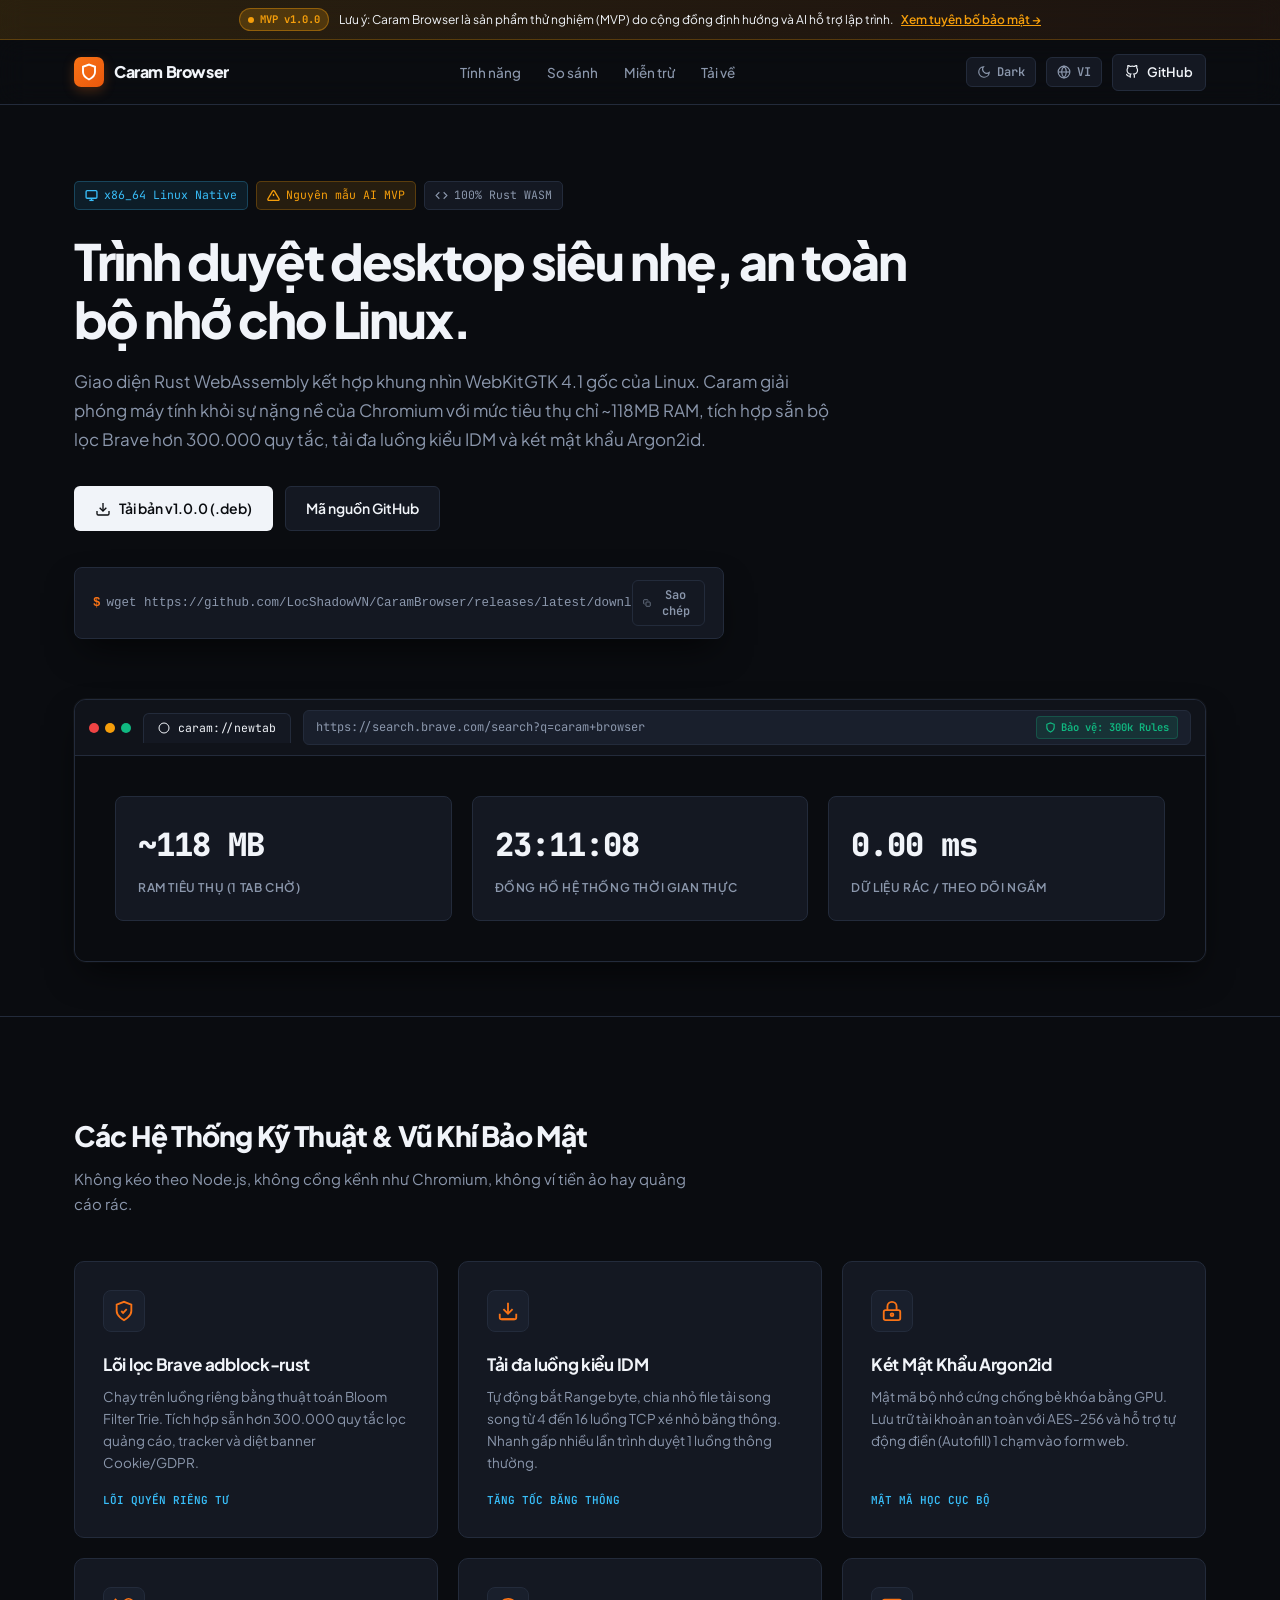
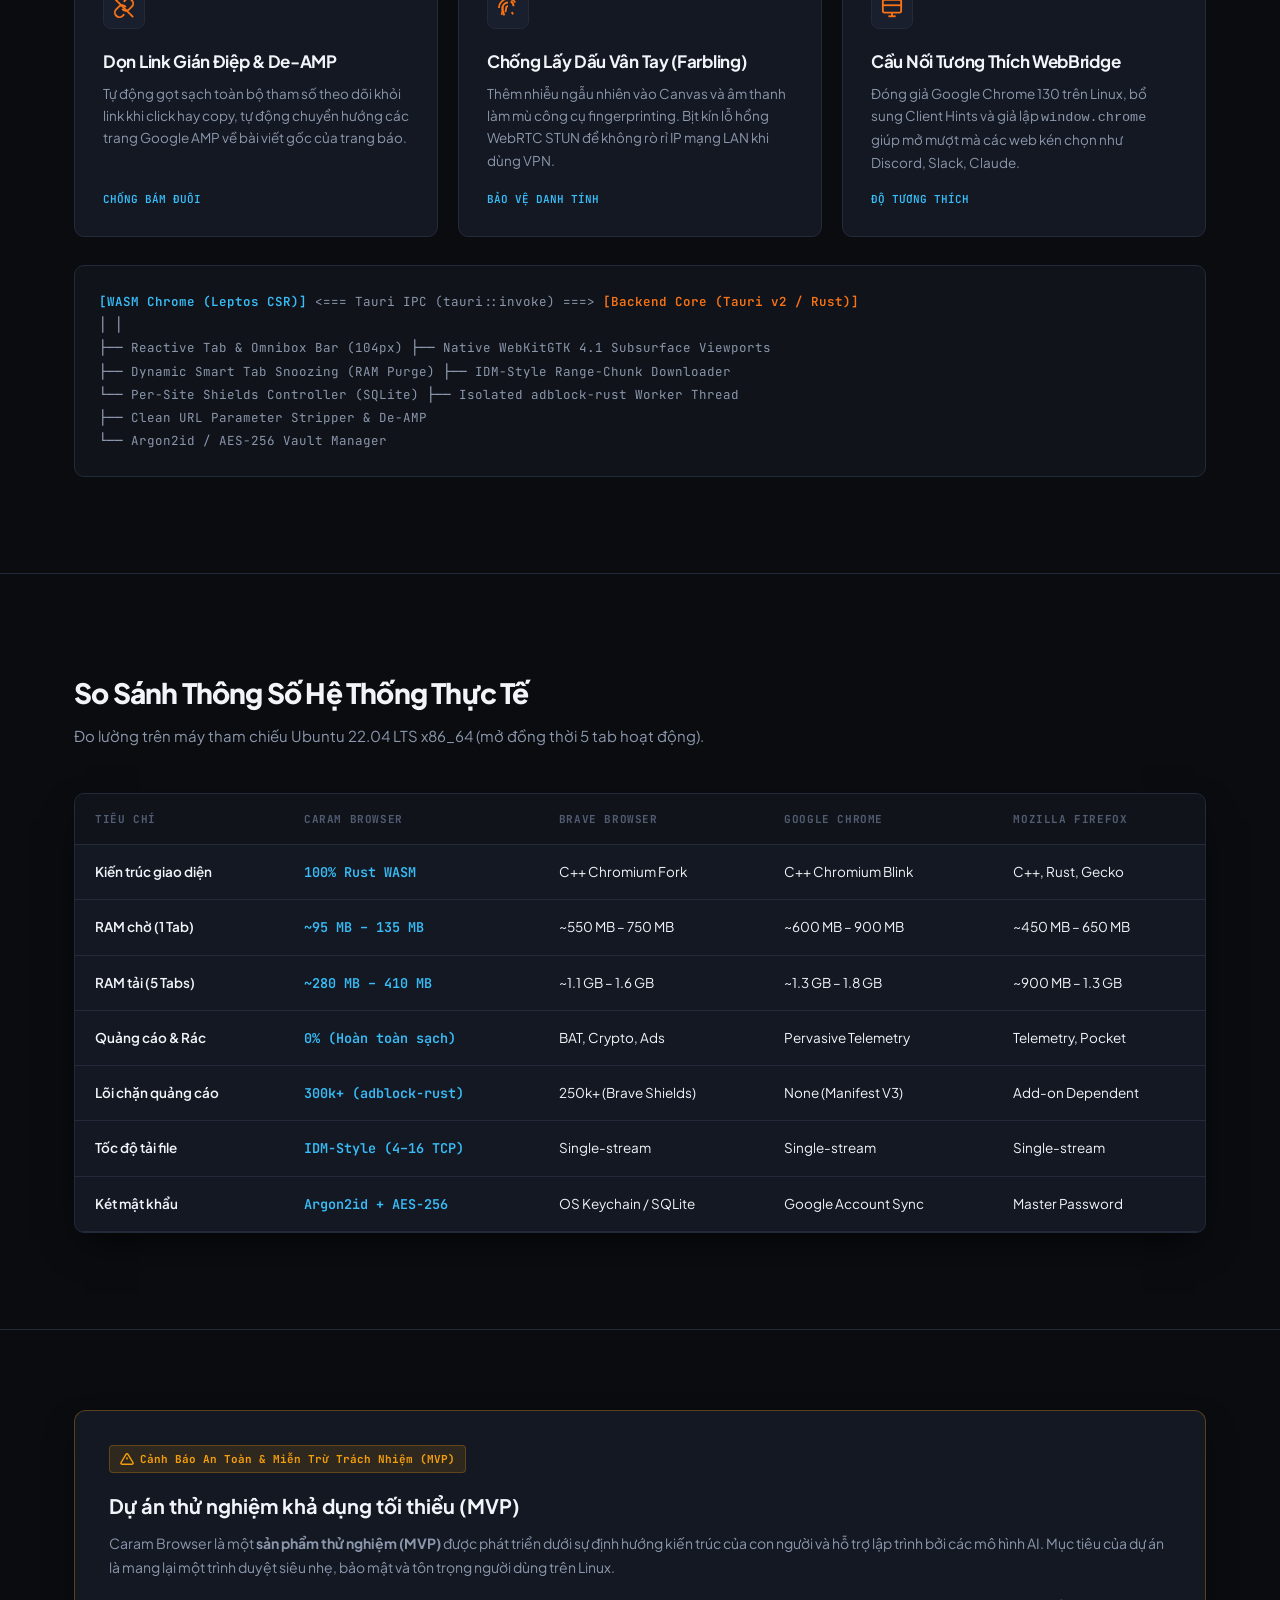
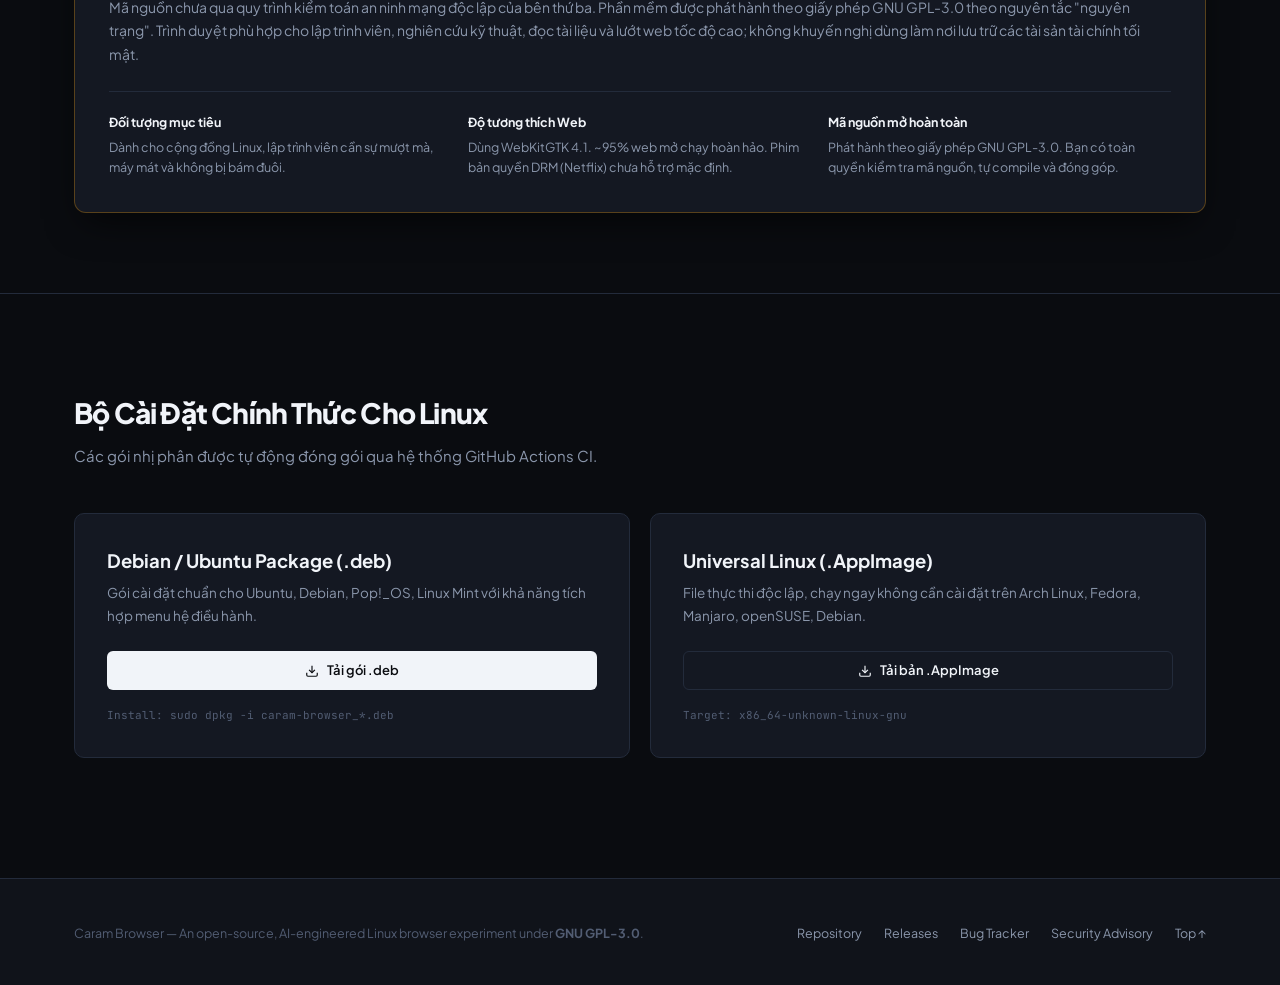
==== commit 342fd1d1: "Update print statement from 'Hello' to 'Goodbye'" ====
--- a/docs/index.html
+++ b/docs/index.html
@@ -1,47 +1,79 @@
 <!DOCTYPE html>
-<html lang="en">
+<html lang="vi" data-theme="dark" data-lang="vi">
 <head>
   <meta charset="UTF-8" />
   <meta name="viewport" content="width=device-width, initial-scale=1.0" />
-  <title>Caram Browser — Experimental AI-Engineered Linux Web Browser</title>
-  <meta name="description" content="An experimental, ultra-lightweight Linux web browser engineered with Tauri v2, WebKitGTK 4.1, and 100% Rust WASM. Integrated Brave-grade adblock engine and Argon2id Vault." />
+  <title>Caram Browser — The Ultra-Lean, Memory-Safe Linux Desktop Web Browser</title>
+  <meta name="description" content="An experimental, ultra-lightweight Linux browser engineered with Tauri v2, WebKitGTK 4.1, and 100% Rust WASM. Integrated Brave-grade adblock, IDM-style downloader, and Argon2id Vault." />
   
   <link rel="preconnect" href="https://fonts.googleapis.com">
   <link rel="preconnect" href="https://fonts.gstatic.com" crossorigin>
-  <link href="https://fonts.googleapis.com/css2?family=JetBrains+Mono:ital,wght@0,400;0,500;0,600;0,700;1,400&family=Plus+Jakarta+Sans:wght@400;500;600;700;800&display=swap" rel="stylesheet">
+  <link href="https://fonts.googleapis.com/css2?family=JetBrains+Mono:wght@400;500;600;700&family=Plus+Jakarta+Sans:wght@400;500;600;700;800&display=swap" rel="stylesheet">
 
   <style>
+    /* ==========================================================================
+       CSS Custom Properties (Dark / Light Theme & Palettes)
+       ========================================================================== */
     :root {
-      --bg: #090a0d;
-      --bg-alt: #0e1015;
-      --surface: #14171f;
-      --surface-hover: #1a1e28;
-      --surface-border: #232836;
-      --border-strong: #333a4d;
-      
-      --text: #f1f3f7;
-      --text-muted: #8b94a5;
-      --text-faint: #525a6c;
-      
-      --accent: #38bdf8; /* Ice Blue */
-      --accent-dim: rgba(56, 189, 248, 0.08);
-      --accent-glow: rgba(56, 189, 248, 0.25);
-
-      --orange: #f97316; /* Caram Core */
-      --orange-dim: rgba(249, 115, 22, 0.1);
-      
+      --font-sans: 'Plus Jakarta Sans', -apple-system, BlinkMacSystemFont, sans-serif;
+      --font-mono: 'JetBrains Mono', ui-monospace, SFMono-Regular, monospace;
+
+      /* Shared Accent Colors */
+      --brand: #f97316;
+      --brand-glow: rgba(249, 115, 22, 0.25);
+      --accent: #38bdf8;
       --green: #10b981;
+      --amber: #f59e0b;
+      --danger: #ef4444;
+    }
+
+    html[data-theme="dark"] {
+      --bg: #0a0c10;
+      --bg-alt: #10131a;
+      --surface: #141822;
+      --surface-subtle: #191f2c;
+      --surface-hover: #1e2535;
+      --border: #232b3b;
+      --border-strong: #333f56;
+
+      --text: #f1f4f9;
+      --text-muted: #8b97ac;
+      --text-faint: #525d73;
+
+      --accent-dim: rgba(56, 189, 248, 0.1);
       --green-dim: rgba(16, 185, 129, 0.12);
-      
-      --amber: #f59e0b;
       --amber-dim: rgba(245, 158, 11, 0.12);
-
-      --danger: #ef4444;
-
-      --mono: 'JetBrains Mono', ui-monospace, SFMono-Regular, monospace;
-      --sans: 'Plus Jakarta Sans', -apple-system, BlinkMacSystemFont, sans-serif;
-    }
-
+      --card-shadow: 0 16px 36px -10px rgba(0, 0, 0, 0.7);
+    }
+
+    html[data-theme="light"] {
+      --bg: #f8fafc;
+      --bg-alt: #f1f5f9;
+      --surface: #ffffff;
+      --surface-subtle: #f8fafc;
+      --surface-hover: #edf2f7;
+      --border: #e2e8f0;
+      --border-strong: #cbd5e1;
+
+      --text: #0f172a;
+      --text-muted: #64748b;
+      --text-faint: #94a3b8;
+
+      --accent-dim: rgba(2, 132, 199, 0.08);
+      --green-dim: rgba(16, 185, 129, 0.1);
+      --amber-dim: rgba(245, 158, 11, 0.1);
+      --card-shadow: 0 16px 36px -10px rgba(15, 23, 42, 0.08);
+    }
+
+    /* ==========================================================================
+       Language Switching Rules (Zero-JS re-render via CSS)
+       ========================================================================== */
+    html[data-lang="vi"] .lang-en { display: none !important; }
+    html[data-lang="en"] .lang-vi { display: none !important; }
+
+    /* ==========================================================================
+       Base Reset & Global Typography
+       ========================================================================== */
     * {
       box-sizing: border-box;
       margin: 0;
@@ -56,41 +88,31 @@
     body {
       background-color: var(--bg);
       color: var(--text);
-      font-family: var(--sans);
+      font-family: var(--font-sans);
       line-height: 1.65;
       -webkit-font-smoothing: antialiased;
       overflow-x: hidden;
-    }
-
-    /* Ambient Background Mesh */
-    .ambient-mesh {
-      position: absolute;
-      top: 0;
-      left: 50%;
-      transform: translateX(-50%);
-      width: 100vw;
-      height: 900px;
-      background: radial-gradient(circle at 50% -10%, rgba(56, 189, 248, 0.12) 0%, rgba(249, 115, 22, 0.04) 40%, transparent 70%);
-      pointer-events: none;
-      z-index: 0;
+      transition: background-color 0.25s ease, color 0.25s ease;
     }
 
     .container {
-      max-width: 1160px;
+      max-width: 1180px;
       margin: 0 auto;
       padding: 0 24px;
       position: relative;
       z-index: 1;
     }
 
-    /* Disclaimer Top Banner */
-    .mvp-banner {
-      background: linear-gradient(90deg, rgba(245, 158, 11, 0.12) 0%, rgba(249, 115, 22, 0.08) 100%);
+    /* ==========================================================================
+       Top MVP Warning Banner
+       ========================================================================== */
+    .top-banner {
+      background: linear-gradient(90deg, rgba(245, 158, 11, 0.14) 0%, rgba(249, 115, 22, 0.08) 100%);
       border-bottom: 1px solid rgba(245, 158, 11, 0.25);
-      padding: 9px 16px;
+      padding: 8px 16px;
       font-size: 12px;
       text-align: center;
-      color: #fde68a;
+      color: var(--text);
       display: flex;
       justify-content: center;
       align-items: center;
@@ -98,17 +120,10 @@
       position: sticky;
       top: 0;
       z-index: 60;
-      backdrop-filter: blur(10px);
-    }
-
-    .mvp-banner a {
-      color: #fff;
-      font-weight: 600;
-      text-decoration: underline;
-      text-underline-offset: 3px;
-    }
-
-    .status-badge-pulse {
+      backdrop-filter: blur(12px);
+    }
+
+    .status-pill {
       display: inline-flex;
       align-items: center;
       gap: 6px;
@@ -116,35 +131,36 @@
       border-radius: 99px;
       background: rgba(245, 158, 11, 0.2);
       border: 1px solid rgba(245, 158, 11, 0.4);
-      font-family: var(--mono);
-      font-size: 10px;
+      font-family: var(--font-mono);
+      font-size: 10.5px;
       font-weight: 700;
-      letter-spacing: 0.5px;
-      text-transform: uppercase;
-    }
-
-    .status-dot-pulse {
+      color: var(--amber);
+    }
+
+    .status-dot {
       width: 6px;
       height: 6px;
       border-radius: 50%;
       background: var(--amber);
-      box-shadow: 0 0 8px var(--amber);
-      animation: pulse-dot 1.8s infinite ease-in-out;
-    }
-
-    @keyframes pulse-dot {
+      animation: pulse 1.8s infinite ease-in-out;
+    }
+
+    @keyframes pulse {
       0%, 100% { opacity: 1; transform: scale(1); }
-      50% { opacity: 0.4; transform: scale(0.8); }
-    }
-
-    /* Navigation */
+      50% { opacity: 0.35; transform: scale(0.8); }
+    }
+
+    /* ==========================================================================
+       Navigation Bar
+       ========================================================================== */
     nav {
-      border-bottom: 1px solid var(--surface-border);
-      background: rgba(9, 10, 13, 0.82);
-      backdrop-filter: blur(12px);
+      border-bottom: 1px solid var(--border);
+      background: rgba(var(--bg), 0.82);
+      backdrop-filter: blur(14px);
       position: sticky;
-      top: 37px;
+      top: 36px;
       z-index: 50;
+      transition: border-color 0.25s ease;
     }
 
     .nav-inner {
@@ -157,7 +173,7 @@
     .brand {
       display: flex;
       align-items: center;
-      gap: 12px;
+      gap: 10px;
       font-weight: 800;
       font-size: 16px;
       letter-spacing: -0.4px;
@@ -166,20 +182,20 @@
     }
 
     .brand-icon {
-      width: 28px;
-      height: 28px;
-      background: linear-gradient(135deg, var(--orange) 0%, #ea580c 100%);
-      border-radius: 6px;
+      width: 30px;
+      height: 30px;
+      background: linear-gradient(135deg, var(--brand) 0%, #ea580c 100%);
+      border-radius: 7px;
       display: flex;
       align-items: center;
       justify-content: center;
-      color: #fff;
-      box-shadow: 0 4px 12px rgba(249, 115, 22, 0.3);
+      color: #ffffff;
+      box-shadow: 0 4px 12px var(--brand-glow);
     }
 
     .nav-links {
       display: flex;
-      gap: 28px;
+      gap: 26px;
       align-items: center;
       list-style: none;
     }
@@ -189,17 +205,39 @@
       text-decoration: none;
       font-size: 13.5px;
       font-weight: 500;
-      transition: all 0.2s ease;
+      transition: color 0.15s ease;
     }
 
     .nav-links a:hover {
       color: var(--text);
     }
 
-    .nav-cta {
-      display: flex;
-      align-items: center;
-      gap: 12px;
+    .nav-controls {
+      display: flex;
+      align-items: center;
+      gap: 10px;
+    }
+
+    .ctrl-btn {
+      background: var(--surface);
+      border: 1px solid var(--border);
+      color: var(--text-muted);
+      padding: 6px 10px;
+      border-radius: 6px;
+      font-size: 12px;
+      font-family: var(--font-mono);
+      font-weight: 600;
+      cursor: pointer;
+      display: inline-flex;
+      align-items: center;
+      gap: 6px;
+      transition: all 0.15s ease;
+    }
+
+    .ctrl-btn:hover {
+      color: var(--text);
+      border-color: var(--border-strong);
+      background: var(--surface-hover);
     }
 
     .btn {
@@ -215,12 +253,12 @@
       cursor: pointer;
       transition: all 0.2s cubic-bezier(0.16, 1, 0.3, 1);
       border: 1px solid transparent;
-      font-family: var(--sans);
+      font-family: var(--font-sans);
     }
 
     .btn-outline {
       background: var(--surface);
-      border-color: var(--surface-border);
+      border-color: var(--border);
       color: var(--text);
     }
 
@@ -237,86 +275,87 @@
 
     .btn-primary:hover {
       background: #ffffff;
-      box-shadow: 0 0 20px rgba(255, 255, 255, 0.25);
+      box-shadow: 0 0 20px rgba(255, 255, 255, 0.2);
       transform: translateY(-1px);
     }
 
-    /* Hero */
+    /* ==========================================================================
+       Hero Section
+       ========================================================================== */
     .hero {
-      padding: 80px 0 60px;
-    }
-
-    .tag-row {
+      padding: 76px 0 54px;
+    }
+
+    .badge-row {
       display: flex;
       flex-wrap: wrap;
       gap: 8px;
-      margin-bottom: 24px;
-    }
-
-    .tag {
-      font-family: var(--mono);
+      margin-bottom: 22px;
+    }
+
+    .tag-badge {
+      font-family: var(--font-mono);
       font-size: 11.5px;
       padding: 4px 10px;
       border-radius: 5px;
       background: var(--surface);
-      border: 1px solid var(--surface-border);
+      border: 1px solid var(--border);
       color: var(--text-muted);
-    }
-
-    .tag-accent {
+      display: inline-flex;
+      align-items: center;
+      gap: 6px;
+    }
+
+    .tag-badge.accent {
       color: var(--accent);
       background: var(--accent-dim);
       border-color: rgba(56, 189, 248, 0.25);
     }
 
-    .tag-warning {
+    .tag-badge.warning {
       color: var(--amber);
       background: var(--amber-dim);
       border-color: rgba(245, 158, 11, 0.25);
     }
 
     h1 {
-      font-size: 52px;
+      font-size: 50px;
       font-weight: 800;
       letter-spacing: -2px;
-      line-height: 1.12;
-      margin-bottom: 22px;
-      max-width: 860px;
-      background: linear-gradient(180deg, #ffffff 40%, #cbd5e1 100%);
-      -webkit-background-clip: text;
-      -webkit-text-fill-color: transparent;
+      line-height: 1.15;
+      margin-bottom: 20px;
+      max-width: 880px;
     }
 
     .hero-lead {
-      font-size: 17.5px;
+      font-size: 17px;
       color: var(--text-muted);
-      max-width: 720px;
-      margin-bottom: 34px;
+      max-width: 760px;
+      margin-bottom: 32px;
       line-height: 1.7;
     }
 
     .hero-actions {
       display: flex;
       flex-wrap: wrap;
-      gap: 14px;
-      align-items: center;
-      margin-bottom: 40px;
-    }
-
-    /* Terminal Quickbox */
+      gap: 12px;
+      align-items: center;
+      margin-bottom: 36px;
+    }
+
     .quick-install {
       background: var(--surface);
-      border: 1px solid var(--surface-border);
+      border: 1px solid var(--border);
       border-radius: 8px;
       padding: 12px 18px;
       display: flex;
       align-items: center;
       justify-content: space-between;
-      max-width: 620px;
-      font-family: var(--mono);
-      font-size: 13px;
-      margin-bottom: 64px;
-      box-shadow: 0 8px 24px rgba(0, 0, 0, 0.35);
+      max-width: 650px;
+      font-family: var(--font-mono);
+      font-size: 12.5px;
+      margin-bottom: 60px;
+      box-shadow: var(--card-shadow);
     }
 
     .quick-install code {
@@ -326,60 +365,33 @@
     }
 
     .quick-install code span.prompt {
-      color: var(--accent);
+      color: var(--brand);
       user-select: none;
       margin-right: 6px;
-    }
-
-    .copy-btn {
-      background: var(--surface-hover);
-      border: 1px solid var(--surface-border);
-      color: var(--text-muted);
-      padding: 5px 10px;
-      border-radius: 5px;
-      font-size: 11px;
-      cursor: pointer;
-      font-family: var(--mono);
-      transition: all 0.15s ease;
-      display: inline-flex;
-      align-items: center;
-      gap: 5px;
-    }
-
-    .copy-btn:hover {
-      color: var(--text);
-      border-color: var(--border-strong);
-      background: rgba(255, 255, 255, 0.08);
-    }
-
-    /* Live Browser Specimen Window */
-    .specimen-wrapper {
-      position: relative;
-    }
-
+      font-weight: 700;
+    }
+
+    /* ==========================================================================
+       Specimen Browser Window Mockup
+       ========================================================================== */
     .specimen-window {
       background: var(--surface);
-      border: 1px solid var(--surface-border);
+      border: 1px solid var(--border);
       border-radius: 12px;
       overflow: hidden;
-      box-shadow: 0 40px 90px -25px rgba(0, 0, 0, 0.9), 0 0 0 1px rgba(255, 255, 255, 0.04);
-      transition: border-color 0.3s ease;
-    }
-
-    .specimen-window:hover {
-      border-color: rgba(56, 189, 248, 0.35);
+      box-shadow: var(--card-shadow), 0 0 0 1px rgba(255, 255, 255, 0.03);
     }
 
     .window-chrome {
-      background: var(--bg);
-      border-bottom: 1px solid var(--surface-border);
+      background: var(--bg-alt);
+      border-bottom: 1px solid var(--border);
       padding: 10px 14px;
       display: flex;
       align-items: center;
-      gap: 14px;
-    }
-
-    .window-dots {
+      gap: 12px;
+    }
+
+    .dots {
       display: flex;
       gap: 6px;
     }
@@ -388,16 +400,14 @@
       width: 10px;
       height: 10px;
       border-radius: 50%;
-      background: #2b3140;
-    }
-
-    .dot.close { background: #ef4444; opacity: 0.8; }
-    .dot.min { background: #f59e0b; opacity: 0.8; }
-    .dot.max { background: #10b981; opacity: 0.8; }
+    }
+    .dot.r { background: #ef4444; }
+    .dot.y { background: #f59e0b; }
+    .dot.g { background: #10b981; }
 
     .window-tab {
       background: var(--surface);
-      border: 1px solid var(--surface-border);
+      border: 1px solid var(--border);
       border-bottom: none;
       padding: 5px 14px;
       border-radius: 6px 6px 0 0;
@@ -406,69 +416,61 @@
       display: flex;
       align-items: center;
       gap: 8px;
-      font-family: var(--mono);
-    }
-
-    .window-address {
+      font-family: var(--font-mono);
+    }
+
+    .window-urlbar {
       flex: 1;
-      background: var(--surface-hover);
-      border: 1px solid var(--surface-border);
-      border-radius: 5px;
+      background: var(--surface-subtle);
+      border: 1px solid var(--border);
+      border-radius: 6px;
       padding: 5px 12px;
       font-size: 12px;
-      font-family: var(--mono);
+      font-family: var(--font-mono);
       color: var(--text-muted);
       display: flex;
       justify-content: space-between;
       align-items: center;
     }
 
-    .badge-status {
-      font-size: 10px;
+    .badge-shield {
+      font-size: 10.5px;
       color: var(--green);
       background: var(--green-dim);
       padding: 2px 8px;
-      border-radius: 3px;
+      border-radius: 4px;
       border: 1px solid rgba(16, 185, 129, 0.25);
       font-weight: 600;
+      display: inline-flex;
+      align-items: center;
+      gap: 5px;
     }
 
     .window-body {
-      padding: 44px;
-      background: radial-gradient(circle at 50% 30%, rgba(20, 23, 31, 0.7) 0%, var(--bg) 100%);
+      padding: 40px;
+      background: var(--bg);
       display: grid;
       grid-template-columns: repeat(3, 1fr);
       gap: 20px;
     }
 
-    .metric-card {
+    .metric-box {
       background: var(--surface);
-      border: 1px solid var(--surface-border);
+      border: 1px solid var(--border);
       border-radius: 8px;
-      padding: 24px;
+      padding: 22px;
       position: relative;
-      overflow: hidden;
-    }
-
-    .metric-card::before {
-      content: "";
-      position: absolute;
-      top: 0;
-      left: 0;
-      right: 0;
-      height: 2px;
-      background: linear-gradient(90deg, transparent, rgba(56, 189, 248, 0.3), transparent);
-    }
-
-    .metric-card .val {
-      font-family: var(--mono);
+    }
+
+    .metric-box .val {
+      font-family: var(--font-mono);
       font-size: 32px;
       font-weight: 800;
       color: var(--text);
       letter-spacing: -1px;
     }
 
-    .metric-card .lbl {
+    .metric-box .lbl {
       font-size: 12px;
       color: var(--text-muted);
       margin-top: 6px;
@@ -477,31 +479,32 @@
       font-weight: 600;
     }
 
-    /* Section Global Headers */
+    /* ==========================================================================
+       Features & Subsystems Grid (SVG Rich)
+       ========================================================================== */
     .section-header {
-      margin-bottom: 48px;
+      margin-bottom: 44px;
     }
 
     .section-header h2 {
       font-size: 28px;
       font-weight: 800;
       letter-spacing: -0.8px;
-      margin-bottom: 10px;
+      margin-bottom: 8px;
     }
 
     .section-header p {
       color: var(--text-muted);
       font-size: 15px;
-      max-width: 620px;
+      max-width: 640px;
     }
 
     .grid-section {
-      padding: 100px 0;
-      border-top: 1px solid var(--surface-border);
-    }
-
-    /* Specs Cards */
-    .grid-cards {
+      padding: 96px 0;
+      border-top: 1px solid var(--border);
+    }
+
+    .features-grid {
       display: grid;
       grid-template-columns: repeat(3, 1fr);
       gap: 20px;
@@ -509,33 +512,38 @@
 
     .card {
       background: var(--surface);
-      border: 1px solid var(--surface-border);
+      border: 1px solid var(--border);
       border-radius: 10px;
       padding: 28px;
       transition: all 0.2s cubic-bezier(0.16, 1, 0.3, 1);
-      position: relative;
+      display: flex;
+      flex-direction: column;
+      justify-content: space-between;
     }
 
     .card:hover {
       transform: translateY(-3px);
       border-color: var(--border-strong);
-      box-shadow: 0 16px 32px -12px rgba(0, 0, 0, 0.6);
-    }
-
-    .card-meta {
-      font-family: var(--mono);
-      font-size: 11px;
-      color: var(--accent);
-      margin-bottom: 14px;
-      text-transform: uppercase;
-      font-weight: 600;
-      letter-spacing: 0.5px;
+      box-shadow: var(--card-shadow);
+    }
+
+    .card-icon {
+      width: 42px;
+      height: 42px;
+      border-radius: 8px;
+      background: var(--surface-subtle);
+      border: 1px solid var(--border);
+      display: flex;
+      align-items: center;
+      justify-content: center;
+      color: var(--brand);
+      margin-bottom: 18px;
     }
 
     .card h3 {
       font-size: 17px;
       font-weight: 700;
-      margin-bottom: 10px;
+      margin-bottom: 8px;
       letter-spacing: -0.3px;
     }
 
@@ -545,36 +553,46 @@
       line-height: 1.65;
     }
 
+    .card-meta {
+      font-family: var(--font-mono);
+      font-size: 11px;
+      color: var(--accent);
+      margin-top: 16px;
+      text-transform: uppercase;
+      font-weight: 600;
+    }
+
     /* Architecture Flow Box */
     .arch-box {
-      background: var(--bg);
-      border: 1px solid var(--surface-border);
+      background: var(--bg-alt);
+      border: 1px solid var(--border);
       border-radius: 10px;
-      padding: 28px;
-      font-family: var(--mono);
+      padding: 24px;
+      font-family: var(--font-mono);
       font-size: 12.5px;
       color: var(--text-muted);
       overflow-x: auto;
       line-height: 1.85;
-      margin-top: 32px;
-      box-shadow: inset 0 2px 8px rgba(0,0,0,0.6);
-    }
-
-    .arch-box span.hl { color: var(--accent); }
-    .arch-box span.hl-green { color: var(--green); }
-    .arch-box span.hl-orange { color: var(--orange); }
-
-    /* Comparison Table */
+      margin-top: 28px;
+    }
+    .arch-box .hl { color: var(--accent); font-weight: 600; }
+    .arch-box .hl-brand { color: var(--brand); font-weight: 600; }
+    .arch-box .hl-green { color: var(--green); font-weight: 600; }
+
+    /* ==========================================================================
+       Benchmarks Table
+       ========================================================================== */
     .table-section {
-      padding: 100px 0;
-      border-top: 1px solid var(--surface-border);
+      padding: 96px 0;
+      border-top: 1px solid var(--border);
     }
 
     .table-wrapper {
       background: var(--surface);
-      border: 1px solid var(--surface-border);
+      border: 1px solid var(--border);
       border-radius: 10px;
       overflow: hidden;
+      box-shadow: var(--card-shadow);
     }
 
     table {
@@ -585,18 +603,17 @@
     }
 
     th, td {
-      padding: 16px 22px;
-      border-bottom: 1px solid var(--surface-border);
+      padding: 16px 20px;
+      border-bottom: 1px solid var(--border);
     }
 
     th {
-      background: var(--bg);
+      background: var(--bg-alt);
       color: var(--text-faint);
-      font-family: var(--mono);
+      font-family: var(--font-mono);
       font-size: 11px;
       text-transform: uppercase;
       letter-spacing: 0.6px;
-      font-weight: 600;
     }
 
     td:first-child {
@@ -604,32 +621,33 @@
       color: var(--text);
     }
 
-    .cell-focus {
+    .focus-cell {
       color: var(--accent);
-      font-family: var(--mono);
+      font-family: var(--font-mono);
       font-weight: 600;
     }
 
-    /* Disclaimer Section */
+    /* ==========================================================================
+       Disclaimer Section
+       ========================================================================== */
     .disclaimer-section {
       padding: 80px 0;
-      border-top: 1px solid var(--surface-border);
-      background: linear-gradient(180deg, rgba(20, 23, 31, 0.4) 0%, var(--bg) 100%);
+      border-top: 1px solid var(--border);
     }
 
     .disclaimer-card {
-      background: rgba(20, 23, 31, 0.7);
+      background: var(--surface);
       border: 1px solid rgba(245, 158, 11, 0.3);
       border-radius: 12px;
-      padding: 36px;
-      position: relative;
+      padding: 34px;
+      box-shadow: var(--card-shadow);
     }
 
     .disclaimer-badge {
       display: inline-flex;
       align-items: center;
       gap: 6px;
-      font-family: var(--mono);
+      font-family: var(--font-mono);
       font-size: 11px;
       font-weight: 700;
       color: var(--amber);
@@ -643,8 +661,8 @@
     .disclaimer-card h3 {
       font-size: 20px;
       font-weight: 700;
-      margin-bottom: 12px;
-      color: #fef08a;
+      margin-bottom: 10px;
+      color: var(--text);
     }
 
     .disclaimer-card p {
@@ -654,41 +672,43 @@
       margin-bottom: 16px;
     }
 
-    .disclaimer-grid {
+    .disclaimer-cols {
       display: grid;
       grid-template-columns: repeat(3, 1fr);
       gap: 16px;
       margin-top: 24px;
       padding-top: 20px;
-      border-top: 1px solid rgba(245, 158, 11, 0.15);
-    }
-
-    .disclaimer-point {
+      border-top: 1px solid var(--border);
+    }
+
+    .disclaimer-col {
       font-size: 12.5px;
       color: var(--text-muted);
     }
 
-    .disclaimer-point strong {
+    .disclaimer-col strong {
       display: block;
       color: var(--text);
       margin-bottom: 4px;
     }
 
-    /* Downloads Matrix */
+    /* ==========================================================================
+       Downloads Section
+       ========================================================================== */
     .downloads-section {
-      padding: 100px 0 130px;
-      border-top: 1px solid var(--surface-border);
-    }
-
-    .download-columns {
+      padding: 96px 0 120px;
+      border-top: 1px solid var(--border);
+    }
+
+    .download-grid {
       display: grid;
       grid-template-columns: repeat(2, 1fr);
       gap: 20px;
     }
 
-    .download-pane {
+    .download-card {
       background: var(--surface);
-      border: 1px solid var(--surface-border);
+      border: 1px solid var(--border);
       border-radius: 10px;
       padding: 32px;
       display: flex;
@@ -697,34 +717,36 @@
       transition: all 0.2s cubic-bezier(0.16, 1, 0.3, 1);
     }
 
-    .download-pane:hover {
+    .download-card:hover {
       border-color: var(--border-strong);
       transform: translateY(-2px);
     }
 
-    .pane-head h4 {
-      font-size: 19px;
+    .download-card h4 {
+      font-size: 18.5px;
       font-weight: 700;
-      margin-bottom: 8px;
-    }
-
-    .pane-head p {
+      margin-bottom: 6px;
+    }
+
+    .download-card p {
       font-size: 13.5px;
       color: var(--text-muted);
       margin-bottom: 24px;
     }
 
-    .pane-meta {
-      font-family: var(--mono);
+    .card-meta-foot {
+      font-family: var(--font-mono);
       font-size: 11px;
       color: var(--text-faint);
-      margin-top: 18px;
-    }
-
-    /* Footer */
+      margin-top: 16px;
+    }
+
+    /* ==========================================================================
+       Footer
+       ========================================================================== */
     footer {
-      border-top: 1px solid var(--surface-border);
-      padding: 48px 0;
+      border-top: 1px solid var(--border);
+      padding: 44px 0;
       font-size: 12.5px;
       color: var(--text-faint);
       background: var(--bg-alt);
@@ -738,42 +760,43 @@
 
     .footer-links {
       display: flex;
-      gap: 24px;
+      gap: 22px;
     }
 
     .footer-links a {
       color: var(--text-muted);
       text-decoration: none;
-      transition: color 0.15s ease;
     }
 
     .footer-links a:hover {
       color: var(--text);
     }
 
+    /* Responsive */
     @media (max-width: 860px) {
-      h1 { font-size: 38px; }
-      .grid-cards, .download-columns, .window-body, .disclaimer-grid { grid-template-columns: 1fr; }
+      h1 { font-size: 36px; }
+      .features-grid, .download-grid, .window-body, .disclaimer-cols { grid-template-columns: 1fr; }
       .nav-links { display: none; }
       .quick-install { flex-direction: column; gap: 12px; align-items: flex-start; }
-      .footer-inner { flex-direction: column; gap: 20px; text-align: center; }
+      .footer-inner { flex-direction: column; gap: 18px; text-align: center; }
     }
   </style>
 </head>
 <body>
 
-  <!-- Ambient Light -->
-  <div class="ambient-mesh"></div>
-
-  <!-- Disclaimer Top Alert Banner -->
-  <div class="mvp-banner">
-    <div class="status-badge-pulse">
-      <span class="status-dot-pulse"></span>
+  <!-- Top MVP Advisory Banner -->
+  <div class="top-banner">
+    <div class="status-pill">
+      <span class="status-dot"></span>
       MVP v1.0.0
     </div>
-    <span>
-      Notice: Caram Browser is an experimental prototype co-engineered with AI models. Under active Linux community testing. 
-      <a href="#disclaimer">Read Disclaimer & Security Advisory &rarr;</a>
+    <span class="lang-en">
+      Notice: Caram Browser is an experimental prototype co-engineered with AI models. Under active Linux community testing.
+      <a href="#disclaimer" style="color:var(--amber); font-weight:600; margin-left:6px;">Security Disclaimer &rarr;</a>
+    </span>
+    <span class="lang-vi">
+      Lưu ý: Caram Browser là sản phẩm thử nghiệm (MVP) do cộng đồng định hướng và AI hỗ trợ lập trình.
+      <a href="#disclaimer" style="color:var(--amber); font-weight:600; margin-left:6px;">Xem tuyên bố bảo mật &rarr;</a>
     </span>
   </div>
 
@@ -782,24 +805,55 @@
     <div class="container nav-inner">
       <a href="#" class="brand">
         <div class="brand-icon">
-          <svg viewBox="0 0 24 24" width="16" height="16" stroke="currentColor" stroke-width="2.5" fill="none"><path d="M12 22s8-4 8-10V5l-8-3-8 3v7c0 6 8 10 8 10z"></path></svg>
+          <!-- Logo SVG -->
+          <svg viewBox="0 0 24 24" width="18" height="18" stroke="currentColor" stroke-width="2.5" fill="none">
+            <path d="M12 22s8-4 8-10V5l-8-3-8 3v7c0 6 8 10 8 10z"></path>
+          </svg>
         </div>
         <span>Caram Browser</span>
       </a>
 
       <ul class="nav-links">
-        <li><a href="#specs">Architecture</a></li>
-        <li><a href="#comparison">Benchmarks</a></li>
-        <li><a href="#disclaimer">MVP Status</a></li>
-        <li><a href="#downloads">Releases</a></li>
+        <li><a href="#features"><span class="lang-en">Subsystems</span><span class="lang-vi">Tính năng</span></a></li>
+        <li><a href="#comparison"><span class="lang-en">Benchmarks</span><span class="lang-vi">So sánh</span></a></li>
+        <li><a href="#disclaimer"><span class="lang-en">Disclaimer</span><span class="lang-vi">Miễn trừ</span></a></li>
+        <li><a href="#downloads"><span class="lang-en">Downloads</span><span class="lang-vi">Tải về</span></a></li>
       </ul>
 
-      <div class="nav-cta">
-        <a href="https://github.com/LocShadowVN/CaramBrowser" target="_blank" class="btn btn-outline">
+      <div class="nav-controls">
+        <!-- Theme Toggle (Dark/Light) -->
+        <button class="ctrl-btn" id="theme-btn" title="Toggle Theme (Dark/Light)">
+          <svg id="theme-icon-dark" viewBox="0 0 24 24" width="14" height="14" stroke="currentColor" stroke-width="2" fill="none">
+            <path d="M21 12.79A9 9 0 1 1 11.21 3 7 7 0 0 0 21 12.79z"></path>
+          </svg>
+          <svg id="theme-icon-light" style="display:none;" viewBox="0 0 24 24" width="14" height="14" stroke="currentColor" stroke-width="2" fill="none">
+            <circle cx="12" cy="12" r="5"></circle>
+            <line x1="12" y1="1" x2="12" y2="3"></line>
+            <line x1="12" y1="21" x2="12" y2="23"></line>
+            <line x1="4.22" y1="4.22" x2="5.64" y2="5.64"></line>
+            <line x1="18.36" y1="18.36" x2="19.78" y2="19.78"></line>
+            <line x1="1" y1="12" x2="3" y2="12"></line>
+            <line x1="21" y1="12" x2="23" y2="12"></line>
+            <line x1="4.22" y1="19.78" x2="5.64" y2="18.36"></line>
+            <line x1="18.36" y1="5.64" x2="19.78" y2="4.22"></line>
+          </svg>
+          <span id="theme-text">Dark</span>
+        </button>
+
+        <!-- Language Toggle (EN/VI) -->
+        <button class="ctrl-btn" id="lang-btn" title="Switch Language">
+          <svg viewBox="0 0 24 24" width="14" height="14" stroke="currentColor" stroke-width="2" fill="none">
+            <circle cx="12" cy="12" r="10"></circle>
+            <line x1="2" y1="12" x2="22" y2="12"></line>
+            <path d="M12 2a15.3 15.3 0 0 1 4 10 15.3 15.3 0 0 1-4 10 15.3 15.3 0 0 1-4-10 15.3 15.3 0 0 1 4-10z"></path>
+          </svg>
+          <span id="lang-text">EN</span>
+        </button>
+
+        <a href="https://github.com/LocShadowVN/CaramBrowser" target="_blank" class="btn btn-outline" style="padding: 7px 12px;">
           <svg viewBox="0 0 24 24" width="14" height="14" stroke="currentColor" stroke-width="2" fill="none"><path d="M9 19c-5 1.5-5-2.5-7-3m14 6v-3.87a3.37 3.37 0 0 0-.94-2.61c3.14-.35 6.44-1.54 6.44-7A5.44 5.44 0 0 0 20 4.77 5.07 5.07 0 0 0 19.91 1S18.73.65 16 2.48a13.38 13.38 0 0 0-7 0C6.27.65 5.09 1 5.09 1A5.07 5.07 0 0 0 5 4.77a5.44 5.44 0 0 0-1.5 3.78c0 5.42 3.3 6.61 6.44 7A3.37 3.37 0 0 0 9 18.13V22"></path></svg>
           GitHub
         </a>
-        <a href="#downloads" class="btn btn-primary">Download .deb</a>
       </div>
     </div>
   </nav>
@@ -807,150 +861,263 @@
   <!-- Hero Section -->
   <section class="hero">
     <div class="container">
-      <div class="tag-row">
-        <span class="tag tag-accent">x86_64 Linux Reference</span>
-        <span class="tag tag-warning">Experimental AI MVP</span>
-        <span class="tag">GPL-3.0 License</span>
-        <span class="tag">Tauri v2 + WebKitGTK 4.1</span>
-      </div>
-
-      <h1>The ultra-lean, memory-safe desktop browser for Linux.</h1>
-
-      <p class="hero-lead">
-        Engineered with a 100% Rust WASM reactive chrome and native WebKitGTK subsurfaces. Caram completely bypasses the 800MB RAM overhead of modern Chromium forks while delivering 300k+ Brave filter rules, Argon2id vault storage, and clean zero-telemetry browsing.
+      <div class="badge-row">
+        <span class="tag-badge accent">
+          <svg viewBox="0 0 24 24" width="13" height="13" stroke="currentColor" stroke-width="2.5" fill="none"><rect x="2" y="3" width="20" height="14" rx="2" ry="2"></rect><line x1="8" y1="21" x2="16" y2="21"></line><line x1="12" y1="17" x2="12" y2="21"></line></svg>
+          x86_64 Linux Native
+        </span>
+        <span class="tag-badge warning">
+          <svg viewBox="0 0 24 24" width="13" height="13" stroke="currentColor" stroke-width="2.5" fill="none"><path d="M10.29 3.86L1.82 18a2 2 0 0 0 1.71 3h16.94a2 2 0 0 0 1.71-3L13.71 3.86a2 2 0 0 0-3.42 0z"></path><line x1="12" y1="9" x2="12" y2="13"></line><line x1="12" y1="17" x2="12.01" y2="17"></line></svg>
+          <span class="lang-en">AI-Engineered MVP</span>
+          <span class="lang-vi">Nguyên mẫu AI MVP</span>
+        </span>
+        <span class="tag-badge">
+          <svg viewBox="0 0 24 24" width="13" height="13" stroke="currentColor" stroke-width="2" fill="none"><polyline points="16 18 22 12 16 6"></polyline><polyline points="8 6 2 12 8 18"></polyline></svg>
+          100% Rust WASM
+        </span>
+      </div>
+
+      <!-- Headline -->
+      <h1 class="lang-en">The ultra-lean, memory-safe desktop browser for Linux.</h1>
+      <h1 class="lang-vi">Trình duyệt desktop siêu nhẹ, an toàn bộ nhớ cho Linux.</h1>
+
+      <!-- Subheadline -->
+      <p class="hero-lead lang-en">
+        Engineered with a Rust WebAssembly reactive chrome and native WebKitGTK 4.1 subsurfaces. Caram completely bypasses the 800MB RAM overhead of modern Chromium forks while packing 300,000+ Brave filter rules, IDM-style multi-threaded downloading, and an Argon2id Vault.
+      </p>
+      <p class="hero-lead lang-vi">
+        Giao diện Rust WebAssembly kết hợp khung nhìn WebKitGTK 4.1 gốc của Linux. Caram giải phóng máy tính khỏi sự nặng nề của Chromium với mức tiêu thụ chỉ ~118MB RAM, tích hợp sẵn bộ lọc Brave hơn 300.000 quy tắc, tải đa luồng kiểu IDM và két mật khẩu Argon2id.
       </p>
 
       <div class="hero-actions">
         <a href="#downloads" class="btn btn-primary" style="padding: 10px 20px; font-size: 14px;">
           <svg viewBox="0 0 24 24" width="16" height="16" stroke="currentColor" stroke-width="2" fill="none"><path d="M21 15v4a2 2 0 0 1-2 2H5a2 2 0 0 1-2-2v-4"></path><polyline points="7 10 12 15 17 10"></polyline><line x1="12" y1="15" x2="12" y2="3"></line></svg>
-          Download v1.0.0 (Linux x86_64)
+          <span class="lang-en">Download v1.0.0</span>
+          <span class="lang-vi">Tải bản v1.0.0 (.deb)</span>
         </a>
         <a href="https://github.com/LocShadowVN/CaramBrowser" target="_blank" class="btn btn-outline" style="padding: 10px 20px; font-size: 14px;">
-          Explore Source Code
+          <span class="lang-en">Source Code</span>
+          <span class="lang-vi">Mã nguồn GitHub</span>
         </a>
       </div>
 
-      <!-- Quick Run Shell -->
+      <!-- Quick Install Shell Box -->
       <div class="quick-install">
         <code><span class="prompt">$</span>wget https://github.com/LocShadowVN/CaramBrowser/releases/latest/download/caram-browser_1.0.0_amd64.deb</code>
-        <button class="copy-btn" onclick="copySnippet(this)">
+        <button class="ctrl-btn" onclick="copySnippet(this)">
           <svg viewBox="0 0 24 24" width="12" height="12" stroke="currentColor" stroke-width="2" fill="none"><rect x="9" y="9" width="13" height="13" rx="2" ry="2"></rect><path d="M5 15H4a2 2 0 0 1-2-2V4a2 2 0 0 1 2-2h9a2 2 0 0 1 2 2v1"></path></svg>
-          Copy
+          <span class="btn-text"><span class="lang-en">Copy</span><span class="lang-vi">Sao chép</span></span>
         </button>
       </div>
 
-      <!-- Live Specimen Window -->
-      <div class="specimen-wrapper">
-        <div class="specimen-window">
-          <div class="window-chrome">
-            <div class="window-dots">
-              <span class="dot close"></span>
-              <span class="dot min"></span>
-              <span class="dot max"></span>
-            </div>
-
-            <div class="window-tab">
-              <svg viewBox="0 0 24 24" width="12" height="12" stroke="currentColor" stroke-width="2" fill="none"><circle cx="12" cy="12" r="10"></circle></svg>
-              <span>caram://newtab</span>
-            </div>
-
-            <div class="window-address">
-              <span>https://search.brave.com/search?q=caram+browser</span>
-              <span class="badge-status">Shields UP (300k Rules Active)</span>
-            </div>
-          </div>
-
-          <div class="window-body">
-            <div class="metric-card">
-              <div class="val">~118 MB</div>
-              <div class="lbl">Baseline Memory (Idle Webview)</div>
-            </div>
-            <div class="metric-card">
-              <div class="val" id="live-clock">12:00:00</div>
-              <div class="lbl">Local System Clock Sync</div>
-            </div>
-            <div class="metric-card">
-              <div class="val">0.00 ms</div>
-              <div class="lbl">Telemetry / Beacon Network Overhead</div>
-            </div>
+      <!-- Browser Window Specimen Mockup -->
+      <div class="specimen-window">
+        <div class="window-chrome">
+          <div class="dots">
+            <span class="dot r"></span>
+            <span class="dot y"></span>
+            <span class="dot g"></span>
+          </div>
+          <div class="window-tab">
+            <svg viewBox="0 0 24 24" width="12" height="12" stroke="currentColor" stroke-width="2" fill="none"><circle cx="12" cy="12" r="10"></circle></svg>
+            <span>caram://newtab</span>
+          </div>
+          <div class="window-urlbar">
+            <span>https://search.brave.com/search?q=caram+browser</span>
+            <span class="badge-shield">
+              <svg viewBox="0 0 24 24" width="11" height="11" stroke="currentColor" stroke-width="2.5" fill="none"><path d="M12 22s8-4 8-10V5l-8-3-8 3v7c0 6 8 10 8 10z"></path></svg>
+              <span class="lang-en">Shields UP (300k Rules)</span>
+              <span class="lang-vi">Bảo vệ: 300k Rules</span>
+            </span>
+          </div>
+        </div>
+
+        <div class="window-body">
+          <div class="metric-box">
+            <div class="val">~118 MB</div>
+            <div class="lbl lang-en">Baseline Memory (1 Active Tab)</div>
+            <div class="lbl lang-vi">RAM tiêu thụ (1 Tab chờ)</div>
+          </div>
+          <div class="metric-box">
+            <div class="val" id="live-clock">12:00:00</div>
+            <div class="lbl lang-en">Local System Clock Sync</div>
+            <div class="lbl lang-vi">Đồng hồ hệ thống thời gian thực</div>
+          </div>
+          <div class="metric-box">
+            <div class="val">0.00 ms</div>
+            <div class="lbl lang-en">Telemetry Ping Overhead</div>
+            <div class="lbl lang-vi">Dữ liệu rác / Theo dõi ngầm</div>
           </div>
         </div>
       </div>
     </div>
   </section>
 
-  <!-- Technical Architecture -->
-  <section class="grid-section" id="specs">
+  <!-- Technical Features & Subsystems (SVG-rich) -->
+  <section class="grid-section" id="features">
     <div class="container">
       <div class="section-header">
-        <h2>Subsystem Architecture & Security Primitives</h2>
-        <p>Zero bundled Node.js runtimes, no V8 bloatware, and no commercial crypto ecosystem upsells.</p>
-      </div>
-
-      <div class="grid-cards">
+        <h2 class="lang-en">Engineered Subsystems & Privacy Primitives</h2>
+        <h2 class="lang-vi">Các Hệ Thống Kỹ Thuật & Vũ Khí Bảo Mật</h2>
+        <p class="lang-en">No bundled Node.js runtimes, zero V8 bloatware, and no commercial crypto ecosystem upsells.</p>
+        <p class="lang-vi">Không kéo theo Node.js, không cồng kềnh như Chromium, không ví tiền ảo hay quảng cáo rác.</p>
+      </div>
+
+      <div class="features-grid">
+        <!-- 1. Caram Shield -->
         <div class="card">
-          <div class="card-meta">Shield Subsystem</div>
-          <h3>adblock-rust Thread Core</h3>
-          <p>Integrates Brave’s official adblock engine isolated onto a dedicated OS thread. Evaluates network requests via tokenized Bloom filter tries without blocking the UI rendering loop.</p>
+          <div>
+            <div class="card-icon">
+              <!-- Shield SVG -->
+              <svg viewBox="0 0 24 24" width="22" height="22" stroke="currentColor" stroke-width="2" fill="none">
+                <path d="M12 22s8-4 8-10V5l-8-3-8 3v7c0 6 8 10 8 10z"></path>
+                <path d="m9 12 2 2 4-4"></path>
+              </svg>
+            </div>
+            <h3 class="lang-en">Brave adblock-rust Core</h3>
+            <h3 class="lang-vi">Lõi lọc Brave adblock-rust</h3>
+            <p class="lang-en">Runs on an isolated worker thread using tokenized Bloom filter tries. Bundles 300,000+ rules from EasyList, EasyPrivacy, and Fanboy Annoyance.</p>
+            <p class="lang-vi">Chạy trên luồng riêng bằng thuật toán Bloom Filter Trie. Tích hợp sẵn hơn 300.000 quy tắc lọc quảng cáo, tracker và diệt banner Cookie/GDPR.</p>
+          </div>
+          <div class="card-meta lang-en">Privacy Engine</div>
+          <div class="card-meta lang-vi">Lõi Quyền Riêng Tư</div>
         </div>
 
+        <!-- 2. IDM Downloader -->
         <div class="card">
-          <div class="card-meta">Anti-Tracking</div>
-          <h3>Clean URLs & De-AMP</h3>
-          <p>Automated parameter stripper cleans tracking queries (<code>fbclid</code>, <code>gclid</code>, <code>utm_*</code>) before network requests dispatch, automatically defusing Google AMP links to canonical origins.</p>
+          <div>
+            <div class="card-icon">
+              <!-- Download Arrow Multi-stream SVG -->
+              <svg viewBox="0 0 24 24" width="22" height="22" stroke="currentColor" stroke-width="2" fill="none">
+                <path d="M21 15v4a2 2 0 0 1-2 2H5a2 2 0 0 1-2-2v-4"></path>
+                <polyline points="7 10 12 15 17 10"></polyline>
+                <line x1="12" y1="15" x2="12" y2="3"></line>
+                <line x1="5" y1="21" x2="19" y2="21"></line>
+              </svg>
+            </div>
+            <h3 class="lang-en">IDM-Style Chunked Downloader</h3>
+            <h3 class="lang-vi">Tải đa luồng kiểu IDM</h3>
+            <p class="lang-en">Inspects HTTP Range headers and splits downloads into 4 to 16 concurrent TCP streams, maximizing bandwidth with real-time speed monitoring.</p>
+            <p class="lang-vi">Tự động bắt Range byte, chia nhỏ file tải song song từ 4 đến 16 luồng TCP xé nhỏ băng thông. Nhanh gấp nhiều lần trình duyệt 1 luồng thông thường.</p>
+          </div>
+          <div class="card-meta lang-en">Network Accelerator</div>
+          <div class="card-meta lang-vi">Tăng Tốc Băng Thông</div>
         </div>
 
+        <!-- 3. Argon2id Vault -->
         <div class="card">
-          <div class="card-meta">Cryptography</div>
-          <h3>Argon2id + AES-256 Vault</h3>
-          <p>Local password storage protected by memory-hard Argon2id key derivation (128-bit random salt) and authenticated AES-256-GCM authenticated cipher blocks.</p>
+          <div>
+            <div class="card-icon">
+              <!-- Key/Vault SVG -->
+              <svg viewBox="0 0 24 24" width="22" height="22" stroke="currentColor" stroke-width="2" fill="none">
+                <rect x="3" y="11" width="18" height="11" rx="2" ry="2"></rect>
+                <path d="M7 11V7a5 5 0 0 1 10 0v4"></path>
+                <circle cx="12" cy="16" r="1.5"></circle>
+              </svg>
+            </div>
+            <h3 class="lang-en">Argon2id + AES-256-GCM Vault</h3>
+            <h3 class="lang-vi">Két Mật Khẩu Argon2id</h3>
+            <p class="lang-en">Memory-hard key derivation resistant to GPU brute-force attacks. Secure local credential storage with 1-click DOM autofill injection.</p>
+            <p class="lang-vi">Mật mã bộ nhớ cứng chống bẻ khóa bằng GPU. Lưu trữ tài khoản an toàn với AES-256 và hỗ trợ tự động điền (Autofill) 1 chạm vào form web.</p>
+          </div>
+          <div class="card-meta lang-en">Local Cryptography</div>
+          <div class="card-meta lang-vi">Mật Mã Học Cục Bộ</div>
         </div>
 
+        <!-- 4. Clean URLs & De-AMP -->
         <div class="card">
-          <div class="card-meta">Anti-Fingerprinting</div>
-          <h3>Brave Farbling Emulation</h3>
-          <p>Injects micro-noise into Canvas <code>toDataURL()</code> and AudioContext buffer calculations to defeat hardware fingerprinting scripts without visual distortion.</p>
+          <div>
+            <div class="card-icon">
+              <!-- Clean Link SVG -->
+              <svg viewBox="0 0 24 24" width="22" height="22" stroke="currentColor" stroke-width="2" fill="none">
+                <path d="M10 13a5 5 0 0 0 7.54.54l3-3a5 5 0 0 0-7.07-7.07l-1.72 1.71"></path>
+                <path d="M14 11a5 5 0 0 0-7.54-.54l-3 3a5 5 0 0 0 7.07 7.07l1.71-1.71"></path>
+                <line x1="2" y1="2" x2="22" y2="22"></line>
+              </svg>
+            </div>
+            <h3 class="lang-en">Clean URLs & De-AMP Engine</h3>
+            <h3 class="lang-vi">Dọn Link Gián Điệp & De-AMP</h3>
+            <p class="lang-en">Purges tracking tokens (<code>fbclid</code>, <code>gclid</code>, <code>utm_*</code>) before network requests dispatch and resolves Google AMP proxies back to canonical origins.</p>
+            <p class="lang-vi">Tự động gọt sạch toàn bộ tham số theo dõi khỏi link khi click hay copy, tự động chuyển hướng các trang Google AMP về bài viết gốc của trang báo.</p>
+          </div>
+          <div class="card-meta lang-en">Tracking Protection</div>
+          <div class="card-meta lang-vi">Chống Bám Đuôi</div>
         </div>
 
+        <!-- 5. Brave Farbling & WebRTC Shield -->
         <div class="card">
-          <div class="card-meta">Frontend Core</div>
-          <h3>Leptos WebAssembly (WASM)</h3>
-          <p>Browser chrome written in pure Rust compiled to WASM. Fine-grained reactivity signals drive tab management and omnibox controls with zero Virtual-DOM overhead.</p>
+          <div>
+            <div class="card-icon">
+              <!-- Fingerprint SVG -->
+              <svg viewBox="0 0 24 24" width="22" height="22" stroke="currentColor" stroke-width="2" fill="none">
+                <path d="M2 12C2 6.5 6.5 2 12 2a10 10 0 0 1 8 4"></path>
+                <path d="M5 19.5C5.5 18 6 15 6 12c0-.7.1-1.4.3-2"></path>
+                <path d="M12 10a2 2 0 0 0-2 2c0 1.6-.4 3-1 4.5"></path>
+                <path d="M12 6a6 6 0 0 0-6 6c0 3 1 6 2 8"></path>
+                <path d="M17.5 19c-.3-.8-.8-1.7-1.5-2.5"></path>
+                <path d="M18 10a6 6 0 0 0-3-5.2"></path>
+              </svg>
+            </div>
+            <h3 class="lang-en">Farbling & WebRTC Shield</h3>
+            <h3 class="lang-vi">Chống Lấy Dấu Vân Tay (Farbling)</h3>
+            <p class="lang-en">Emulates Brave Farbling by injecting micro-noise into Canvas and AudioContext buffers. Shims WebRTC STUN/ICE to prevent private LAN IP leakage.</p>
+            <p class="lang-vi">Thêm nhiễu ngẫu nhiên vào Canvas và âm thanh làm mù công cụ fingerprinting. Bịt kín lỗ hổng WebRTC STUN để không rò rỉ IP mạng LAN khi dùng VPN.</p>
+          </div>
+          <div class="card-meta lang-en">Anti-Fingerprint</div>
+          <div class="card-meta lang-vi">Bảo Vệ Danh Tính</div>
         </div>
 
+        <!-- 6. Caram WebBridge -->
         <div class="card">
-          <div class="card-meta">Local Storage</div>
-          <h3>Synchronous SQLite Engine</h3>
-          <p>Bookmarks, history, and domain-specific shield overrides persist locally in a SQLite database with thread-safe mutex guards. Zero cloud tracking syncs.</p>
+          <div>
+            <div class="card-icon">
+              <!-- Browser Bridge Window SVG -->
+              <svg viewBox="0 0 24 24" width="22" height="22" stroke="currentColor" stroke-width="2" fill="none">
+                <rect x="2" y="3" width="20" height="14" rx="2" ry="2"></rect>
+                <line x1="2" y1="9" x2="22" y2="9"></line>
+                <line x1="8" y1="21" x2="16" y2="21"></line>
+                <line x1="12" y1="17" x2="12" y2="21"></line>
+              </svg>
+            </div>
+            <h3 class="lang-en">Caram WebBridge Compatibility</h3>
+            <h3 class="lang-vi">Cầu Nối Tương Thích WebBridge</h3>
+            <p class="lang-en">Emulates Google Chrome 130 User-Agent, polyfills Client Hints (<code>navigator.userAgentData</code>), and mocks <code>window.chrome</code> for picky enterprise webapps.</p>
+            <p class="lang-vi">Đóng giả Google Chrome 130 trên Linux, bổ sung Client Hints và giả lập <code>window.chrome</code> giúp mở mượt mà các web kén chọn như Discord, Slack, Claude.</p>
+          </div>
+          <div class="card-meta lang-en">Compatibility Layer</div>
+          <div class="card-meta lang-vi">Độ Tương Thích</div>
         </div>
       </div>
 
-      <!-- Architecture ASCII Flow -->
+      <!-- Architecture Diagram -->
       <div class="arch-box">
-        <div><span class="hl">[WASM Chrome (Leptos)]</span> &lt;== Tauri IPC (tauri::invoke) ==&gt; <span class="hl-green">[Backend Core (Tauri v2 / Rust)]</span></div>
-        <div>         │                                                              │</div>
-        <div>         ├── Reactive Tab & Omnibox State                               ├── Native WebKitGTK 4.1 Subsurface Container</div>
-        <div>         ├── Dynamic 104px / Fullscreen UI Auto-Resize                  ├── Isolated adblock-rust Engine Worker Thread</div>
-        <div>         └── Per-Domain Shield Exceptions & History View                ├── Clean URL Parameter Stripper & De-AMP</div>
-        <div>                                                                        ├── Argon2id / AES-256-GCM Vault Manager</div>
-        <div>                                                                        └── Local SQLite Database (<span class="hl-orange">caram_system.sqlite</span>)</div>
+        <div><span class="hl">[WASM Chrome (Leptos CSR)]</span> &lt;=== Tauri IPC (tauri::invoke) ===&gt; <span class="hl-brand">[Backend Core (Tauri v2 / Rust)]</span></div>
+        <div>         │                                                                       │</div>
+        <div>         ├── Reactive Tab & Omnibox Bar (104px)                                  ├── Native WebKitGTK 4.1 Subsurface Viewports</div>
+        <div>         ├── Dynamic Smart Tab Snoozing (RAM Purge)                              ├── IDM-Style Range-Chunk Downloader</div>
+        <div>         └── Per-Site Shields Controller (SQLite)                                ├── Isolated adblock-rust Worker Thread</div>
+        <div>                                                                                 ├── Clean URL Parameter Stripper & De-AMP</div>
+        <div>                                                                                 └── Argon2id / AES-256 Vault Manager</div>
       </div>
     </div>
   </section>
 
-  <!-- Technical Benchmarks Table -->
+  <!-- Empirical Benchmarks -->
   <section class="table-section" id="comparison">
     <div class="container">
       <div class="section-header">
-        <h2>Empirical Benchmark Comparison</h2>
-        <p>Audited on an x86_64 Ubuntu 22.04 LTS reference machine with 5 active web tabs.</p>
+        <h2 class="lang-en">Empirical Resource Benchmarks</h2>
+        <h2 class="lang-vi">So Sánh Thông Số Hệ Thống Thực Tế</h2>
+        <p class="lang-en">Audited on an x86_64 Ubuntu 22.04 LTS reference machine with 5 active web tabs.</p>
+        <p class="lang-vi">Đo lường trên máy tham chiếu Ubuntu 22.04 LTS x86_64 (mở đồng thời 5 tab hoạt động).</p>
       </div>
 
       <div class="table-wrapper">
         <table>
           <thead>
             <tr>
-              <th>Evaluation Parameter</th>
+              <th class="lang-en">Parameter</th>
+              <th class="lang-vi">Tiêu chí</th>
               <th>Caram Browser</th>
               <th>Brave Browser</th>
               <th>Google Chrome</th>
@@ -959,53 +1126,53 @@
           </thead>
           <tbody>
             <tr>
-              <td>Chrome & Core Engine</td>
-              <td class="cell-focus">100% Rust (WASM + Native)</td>
-              <td>C++, Chromium Fork</td>
-              <td>C++, Blink / V8</td>
+              <td><span class="lang-en">Chrome Core</span><span class="lang-vi">Kiến trúc giao diện</span></td>
+              <td class="focus-cell">100% Rust WASM</td>
+              <td>C++ Chromium Fork</td>
+              <td>C++ Chromium Blink</td>
               <td>C++, Rust, Gecko</td>
             </tr>
             <tr>
-              <td>Idle Memory (1 Tab)</td>
-              <td class="cell-focus">~95 MB – 135 MB</td>
+              <td><span class="lang-en">Idle RAM (1 Tab)</span><span class="lang-vi">RAM chờ (1 Tab)</span></td>
+              <td class="focus-cell">~95 MB – 135 MB</td>
               <td>~550 MB – 750 MB</td>
               <td>~600 MB – 900 MB</td>
               <td>~450 MB – 650 MB</td>
             </tr>
             <tr>
-              <td>Memory (5 Active Tabs)</td>
-              <td class="cell-focus">~280 MB – 410 MB</td>
+              <td><span class="lang-en">RAM Load (5 Tabs)</span><span class="lang-vi">RAM tải (5 Tabs)</span></td>
+              <td class="focus-cell">~280 MB – 410 MB</td>
               <td>~1.1 GB – 1.6 GB</td>
               <td>~1.3 GB – 1.8 GB</td>
               <td>~900 MB – 1.3 GB</td>
             </tr>
             <tr>
-              <td>Telemetry & Analytics</td>
-              <td class="cell-focus">0 bytes (None)</td>
-              <td>BAT, Crypto, Rewards</td>
-              <td>Comprehensive Telemetry</td>
-              <td>Telemetry, Pocket, Sponsored</td>
+              <td><span class="lang-en">Telemetry & Bloat</span><span class="lang-vi">Quảng cáo & Rác</span></td>
+              <td class="focus-cell"><span class="lang-en">0% (Pure Clean)</span><span class="lang-vi">0% (Hoàn toàn sạch)</span></td>
+              <td>BAT, Crypto, Ads</td>
+              <td>Pervasive Telemetry</td>
+              <td>Telemetry, Pocket</td>
             </tr>
             <tr>
-              <td>Built-in Adblock Engine</td>
-              <td class="cell-focus">Brave adblock-rust Core</td>
-              <td>Brave Shields (C++)</td>
-              <td>None (Manifest V3 Enforced)</td>
-              <td>Basic Tracking Protection</td>
+              <td><span class="lang-en">Adblock Engine</span><span class="lang-vi">Lõi chặn quảng cáo</span></td>
+              <td class="focus-cell">300k+ (adblock-rust)</td>
+              <td>250k+ (Brave Shields)</td>
+              <td>None (Manifest V3)</td>
+              <td>Add-on Dependent</td>
             </tr>
             <tr>
-              <td>Local Password Vault</td>
-              <td class="cell-focus">Argon2id + AES-256-GCM</td>
+              <td><span class="lang-en">Download Accelerator</span><span class="lang-vi">Tốc độ tải file</span></td>
+              <td class="focus-cell">IDM-Style (4–16 TCP)</td>
+              <td>Single-stream</td>
+              <td>Single-stream</td>
+              <td>Single-stream</td>
+            </tr>
+            <tr>
+              <td><span class="lang-en">Password Vault</span><span class="lang-vi">Két mật khẩu</span></td>
+              <td class="focus-cell">Argon2id + AES-256</td>
               <td>OS Keychain / SQLite</td>
               <td>Google Account Sync</td>
-              <td>Master Password / OS Keychain</td>
-            </tr>
-            <tr>
-              <td>Proprietary DRM (Widevine)</td>
-              <td>No (Open-Web Only)</td>
-              <td>Supported (Widevine CDM)</td>
-              <td>Supported (Widevine CDM)</td>
-              <td>Supported (Widevine CDM)</td>
+              <td>Master Password</td>
             </tr>
           </tbody>
         </table>
@@ -1013,35 +1180,51 @@
     </div>
   </section>
 
-  <!-- MVP Status & Transparency Disclaimer -->
+  <!-- Disclaimer & Security Advisory -->
   <section class="disclaimer-section" id="disclaimer">
     <div class="container">
       <div class="disclaimer-card">
         <div class="disclaimer-badge">
           <svg viewBox="0 0 24 24" width="14" height="14" stroke="currentColor" stroke-width="2.5" fill="none"><path d="M10.29 3.86L1.82 18a2 2 0 0 0 1.71 3h16.94a2 2 0 0 0 1.71-3L13.71 3.86a2 2 0 0 0-3.42 0z"></path><line x1="12" y1="9" x2="12" y2="13"></line><line x1="12" y1="17" x2="12.01" y2="17"></line></svg>
-          Security Advisory & MVP Disclaimer
+          <span class="lang-en">Security Advisory & MVP Disclaimer</span>
+          <span class="lang-vi">Cảnh Báo An Toàn & Miễn Trừ Trách Nhiệm (MVP)</span>
         </div>
-        
-        <h3>Experimental Project Status (AI-Engineered MVP)</h3>
-        <p>
-          Caram Browser is an <strong>experimental Minimum Viable Product (MVP)</strong> engineered with the assistance of advanced AI code generation models under human architecture steering. It was designed as an exploratory alternative to heavy Chromium builds on Linux desktop environments.
+
+        <h3 class="lang-en">Experimental Open-Source Prototype</h3>
+        <h3 class="lang-vi">Dự án thử nghiệm khả dụng tối thiểu (MVP)</h3>
+
+        <p class="lang-en">
+          Caram Browser is an <strong>experimental Minimum Viable Product (MVP)</strong> engineered through human architectural steering and AI code implementation. It was created as an ultra-lightweight alternative for Linux desktop users who prioritize privacy and low memory consumption.
         </p>
-        <p>
-          Because this software is in an active testing stage, it has not undergone an independent third-party cryptographic or security audit. You should not use it as your primary storage for high-value financial secrets or mission-critical workflows. We encourage developers and Linux security researchers to audit the repository, inspect the IPC boundaries, and submit issues on GitHub.
+        <p class="lang-vi">
+          Caram Browser là một <strong>sản phẩm thử nghiệm (MVP)</strong> được phát triển dưới sự định hướng kiến trúc của con người và hỗ trợ lập trình bởi các mô hình AI. Mục tiêu của dự án là mang lại một trình duyệt siêu nhẹ, bảo mật và tôn trọng người dùng trên Linux.
         </p>
 
-        <div class="disclaimer-grid">
-          <div class="disclaimer-point">
-            <strong>Target Audience</strong>
-            Built for Linux enthusiasts, developers, and users seeking distraction-free, low-RAM desktop browsing without commercial telemetry.
-          </div>
-          <div class="disclaimer-point">
-            <strong>Web Compatibility Scope</strong>
-            Uses WebKitGTK 4.1. ~95% of the modern web functions out of the box, but DRM-encumbered media (Netflix, Spotify) is intentionally unsupported.
-          </div>
-          <div class="disclaimer-point">
-            <strong>Open-Source & Free</strong>
-            Distributed under the GNU General Public License v3.0 (GPL-3.0). You have complete freedom to inspect, fork, modify, and compile locally.
+        <p class="lang-en">
+          This software has not undergone formal independent third-party security audits. It is released under the GNU GPL-3.0 license "as is" without warranty. It is recommended for technical research, programming, documentation reading, and daily web tasks. Not intended as primary storage for high-value financial secrets.
+        </p>
+        <p class="lang-vi">
+          Mã nguồn chưa qua quy trình kiểm toán an ninh mạng độc lập của bên thứ ba. Phần mềm được phát hành theo giấy phép GNU GPL-3.0 theo nguyên tắc "nguyên trạng". Trình duyệt phù hợp cho lập trình viên, nghiên cứu kỹ thuật, đọc tài liệu và lướt web tốc độ cao; không khuyến nghị dùng làm nơi lưu trữ các tài sản tài chính tối mật.
+        </p>
+
+        <div class="disclaimer-cols">
+          <div class="disclaimer-col">
+            <strong class="lang-en">Target Audience</strong>
+            <strong class="lang-vi">Đối tượng mục tiêu</strong>
+            <span class="lang-en">Built for Linux enthusiasts and developers seeking distraction-free browsing without memory bloat.</span>
+            <span class="lang-vi">Dành cho cộng đồng Linux, lập trình viên cần sự mượt mà, máy mát và không bị bám đuôi.</span>
+          </div>
+          <div class="disclaimer-col">
+            <strong class="lang-en">Web Compatibility</strong>
+            <strong class="lang-vi">Độ tương thích Web</strong>
+            <span class="lang-en">Uses WebKitGTK 4.1. ~95% of standard webapps run natively. DRM-locked media (Netflix) is intentionally unsupported.</span>
+            <span class="lang-vi">Dùng WebKitGTK 4.1. ~95% web mở chạy hoàn hảo. Phim bản quyền DRM (Netflix) chưa hỗ trợ mặc định.</span>
+          </div>
+          <div class="disclaimer-col">
+            <strong class="lang-en">100% Free & Open-Source</strong>
+            <strong class="lang-vi">Mã nguồn mở hoàn toàn</strong>
+            <span class="lang-en">Distributed under GNU GPL-3.0. Complete freedom to inspect, compile, and audit the repository.</span>
+            <span class="lang-vi">Phát hành theo giấy phép GNU GPL-3.0. Bạn có toàn quyền kiểm tra mã nguồn, tự compile và đóng góp.</span>
           </div>
         </div>
       </div>
@@ -1052,36 +1235,44 @@
   <section class="downloads-section" id="downloads">
     <div class="container">
       <div class="section-header">
-        <h2>Production Binaries & Packages</h2>
-        <p>Download automated Linux builds compiled directly by the GitHub Actions CI workflow.</p>
-      </div>
-
-      <div class="download-columns">
-        <div class="download-pane">
-          <div class="pane-head">
-            <h4>Universal AppImage</h4>
-            <p>Self-contained executable for Linux. Works across Ubuntu, Arch Linux, Fedora, Debian, and openSUSE without installation.</p>
+        <h2 class="lang-en">Automated Production Binaries</h2>
+        <h2 class="lang-vi">Bộ Cài Đặt Chính Thức Cho Linux</h2>
+        <p class="lang-en">Pre-compiled binary packages built directly by the GitHub Actions CI pipeline.</p>
+        <p class="lang-vi">Các gói nhị phân được tự động đóng gói qua hệ thống GitHub Actions CI.</p>
+      </div>
+
+      <div class="download-grid">
+        <!-- .deb Package -->
+        <div class="download-card">
+          <div>
+            <h4>Debian / Ubuntu Package (.deb)</h4>
+            <p class="lang-en">Native package installer for Ubuntu, Debian, Pop!_OS, Linux Mint, and elementary OS with system menu integration.</p>
+            <p class="lang-vi">Gói cài đặt chuẩn cho Ubuntu, Debian, Pop!_OS, Linux Mint với khả năng tích hợp menu hệ điều hành.</p>
           </div>
           <div>
             <a href="https://github.com/LocShadowVN/CaramBrowser/releases/latest" target="_blank" class="btn btn-primary" style="width: 100%;">
               <svg viewBox="0 0 24 24" width="14" height="14" stroke="currentColor" stroke-width="2" fill="none"><path d="M21 15v4a2 2 0 0 1-2 2H5a2 2 0 0 1-2-2v-4"></path><polyline points="7 10 12 15 17 10"></polyline><line x1="12" y1="15" x2="12" y2="3"></line></svg>
-              Download .AppImage
+              <span class="lang-en">Download .deb Package</span>
+              <span class="lang-vi">Tải gói .deb</span>
             </a>
-            <div class="pane-meta">Architecture: x86_64-unknown-linux-gnu</div>
+            <div class="card-meta-foot">Install: sudo dpkg -i caram-browser_*.deb</div>
           </div>
         </div>
 
-        <div class="download-pane">
-          <div class="pane-head">
-            <h4>Debian Package (.deb)</h4>
-            <p>Native package installer for Debian, Ubuntu, Linux Mint, and Pop!_OS systems with system menu integration.</p>
+        <!-- .AppImage -->
+        <div class="download-card">
+          <div>
+            <h4>Universal Linux (.AppImage)</h4>
+            <p class="lang-en">Self-contained executable. Compatible across Arch Linux, Fedora, openSUSE, Debian, and Manjaro without installation.</p>
+            <p class="lang-vi">File thực thi độc lập, chạy ngay không cần cài đặt trên Arch Linux, Fedora, Manjaro, openSUSE, Debian.</p>
           </div>
           <div>
             <a href="https://github.com/LocShadowVN/CaramBrowser/releases/latest" target="_blank" class="btn btn-outline" style="width: 100%;">
               <svg viewBox="0 0 24 24" width="14" height="14" stroke="currentColor" stroke-width="2" fill="none"><path d="M21 15v4a2 2 0 0 1-2 2H5a2 2 0 0 1-2-2v-4"></path><polyline points="7 10 12 15 17 10"></polyline><line x1="12" y1="15" x2="12" y2="3"></line></svg>
-              Download .deb Package
+              <span class="lang-en">Download .AppImage</span>
+              <span class="lang-vi">Tải bản .AppImage</span>
             </a>
-            <div class="pane-meta">Install command: sudo dpkg -i caram-browser_*.deb</div>
+            <div class="card-meta-foot">Target: x86_64-unknown-linux-gnu</div>
           </div>
         </div>
       </div>
@@ -1092,45 +1283,90 @@
   <footer>
     <div class="container footer-inner">
       <div>
-        Caram Browser — An open-source, AI-engineered browser experiment released under <strong>GNU GPL-3.0</strong>.
+        Caram Browser — An open-source, AI-engineered Linux browser experiment under <strong>GNU GPL-3.0</strong>.
       </div>
       <div class="footer-links">
         <a href="https://github.com/LocShadowVN/CaramBrowser" target="_blank">Repository</a>
         <a href="https://github.com/LocShadowVN/CaramBrowser/releases" target="_blank">Releases</a>
         <a href="https://github.com/LocShadowVN/CaramBrowser/issues" target="_blank">Bug Tracker</a>
         <a href="#disclaimer">Security Advisory</a>
-        <a href="#">Back to top &uarr;</a>
+        <a href="#">Top &uarr;</a>
       </div>
     </div>
   </footer>
 
+  <!-- ==========================================================================
+       Interactive Vanilla JavaScript (Theme, Lang, Clock, Copy)
+       ========================================================================== -->
   <script>
-    // Live System Clock in Demo Window
+    // 1. Live System Clock
     function updateLiveClock() {
       const now = new Date();
-      const hours = String(now.getHours()).padStart(2, '0');
-      const minutes = String(now.getMinutes()).padStart(2, '0');
-      const seconds = String(now.getSeconds()).padStart(2, '0');
-      const el = document.getElementById('live-clock');
-      if (el) {
-        el.innerText = `${hours}:${minutes}:${seconds}`;
-      }
+      const h = String(now.getHours()).padStart(2, '0');
+      const m = String(now.getMinutes()).padStart(2, '0');
+      const s = String(now.getSeconds()).padStart(2, '0');
+      const clockEl = document.getElementById('live-clock');
+      if (clockEl) clockEl.innerText = `${h}:${m}:${s}`;
     }
     setInterval(updateLiveClock, 1000);
     updateLiveClock();
 
-    // Copy to Clipboard Snippet
+    // 2. Theme Toggle (Dark / Light)
+    const themeBtn = document.getElementById('theme-btn');
+    const themeText = document.getElementById('theme-text');
+    const iconDark = document.getElementById('theme-icon-dark');
+    const iconLight = document.getElementById('theme-icon-light');
+
+    function applyTheme(theme) {
+      document.documentElement.setAttribute('data-theme', theme);
+      localStorage.setItem('caram-theme', theme);
+      if (theme === 'dark') {
+        themeText.innerText = 'Dark';
+        iconDark.style.display = 'block';
+        iconLight.style.display = 'none';
+      } else {
+        themeText.innerText = 'Light';
+        iconDark.style.display = 'none';
+        iconLight.style.display = 'block';
+      }
+    }
+
+    const savedTheme = localStorage.getItem('caram-theme') || 'dark';
+    applyTheme(savedTheme);
+
+    themeBtn.addEventListener('click', () => {
+      const current = document.documentElement.getAttribute('data-theme');
+      applyTheme(current === 'dark' ? 'light' : 'dark');
+    });
+
+    // 3. Language Toggle (EN / VI)
+    const langBtn = document.getElementById('lang-btn');
+    const langText = document.getElementById('lang-text');
+
+    function applyLanguage(lang) {
+      document.documentElement.setAttribute('data-lang', lang);
+      localStorage.setItem('caram-lang', lang);
+      langText.innerText = lang.toUpperCase();
+    }
+
+    const savedLang = localStorage.getItem('caram-lang') || 'vi';
+    applyLanguage(savedLang);
+
+    langBtn.addEventListener('click', () => {
+      const current = document.documentElement.getAttribute('data-lang');
+      applyLanguage(current === 'vi' ? 'en' : 'vi');
+    });
+
+    // 4. Quick-Install Copy Snippet
     function copySnippet(btn) {
       const code = 'wget https://github.com/LocShadowVN/CaramBrowser/releases/latest/download/caram-browser_1.0.0_amd64.deb';
       navigator.clipboard.writeText(code).then(() => {
-        btn.innerHTML = '<svg viewBox="0 0 24 24" width="12" height="12" stroke="currentColor" stroke-width="2.5" fill="none"><polyline points="20 6 9 17 4 12"></polyline></svg> Copied!';
-        btn.style.borderColor = 'var(--green)';
-        btn.style.color = 'var(--green)';
+        const textSpan = btn.querySelector('.btn-text');
+        const originalHtml = textSpan.innerHTML;
+        textSpan.innerHTML = '<span style="color:var(--green)">✓ Copied!</span>';
         setTimeout(() => {
-          btn.innerHTML = '<svg viewBox="0 0 24 24" width="12" height="12" stroke="currentColor" stroke-width="2" fill="none"><rect x="9" y="9" width="13" height="13" rx="2" ry="2"></rect><path d="M5 15H4a2 2 0 0 1-2-2V4a2 2 0 0 1 2-2h9a2 2 0 0 1 2 2v1"></path></svg> Copy';
-          btn.style.borderColor = '';
-          btn.style.color = '';
-        }, 2000);
+          textSpan.innerHTML = originalHtml;
+        }, 1800);
       });
     }
   </script>
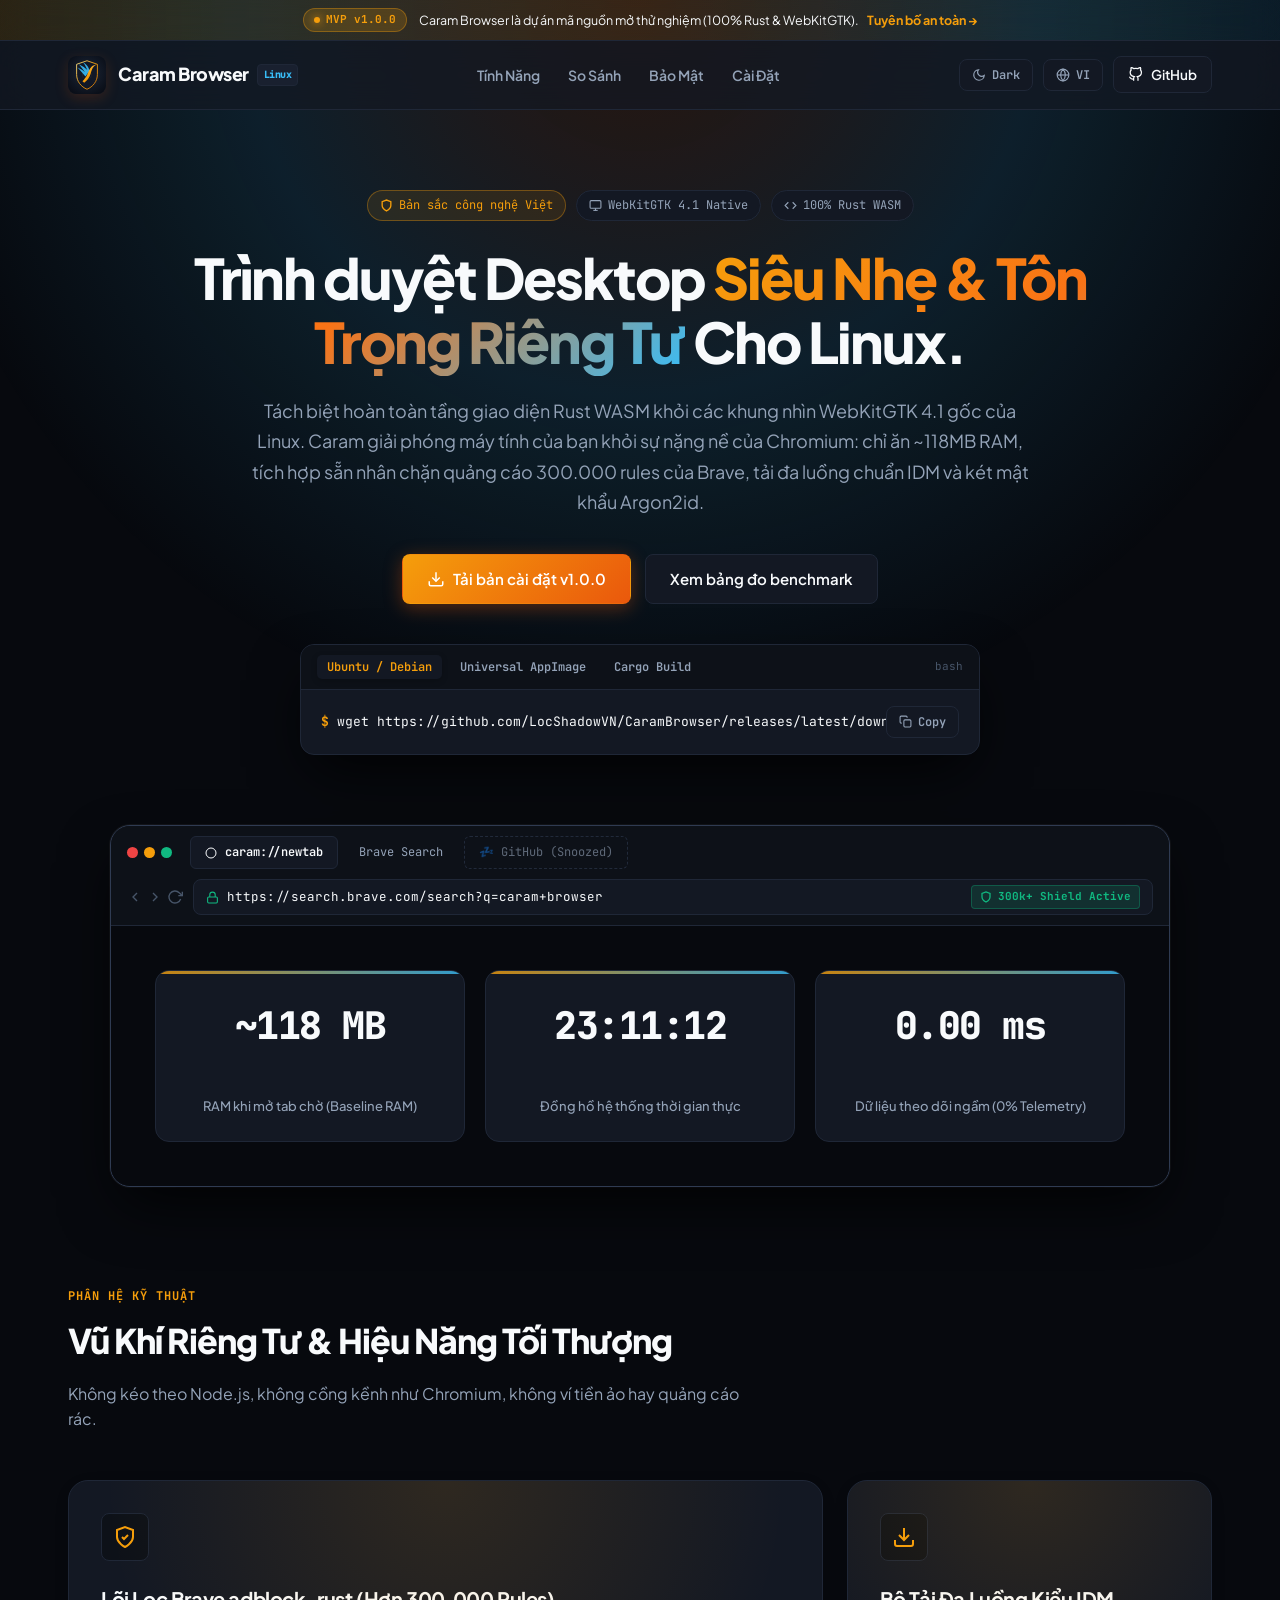
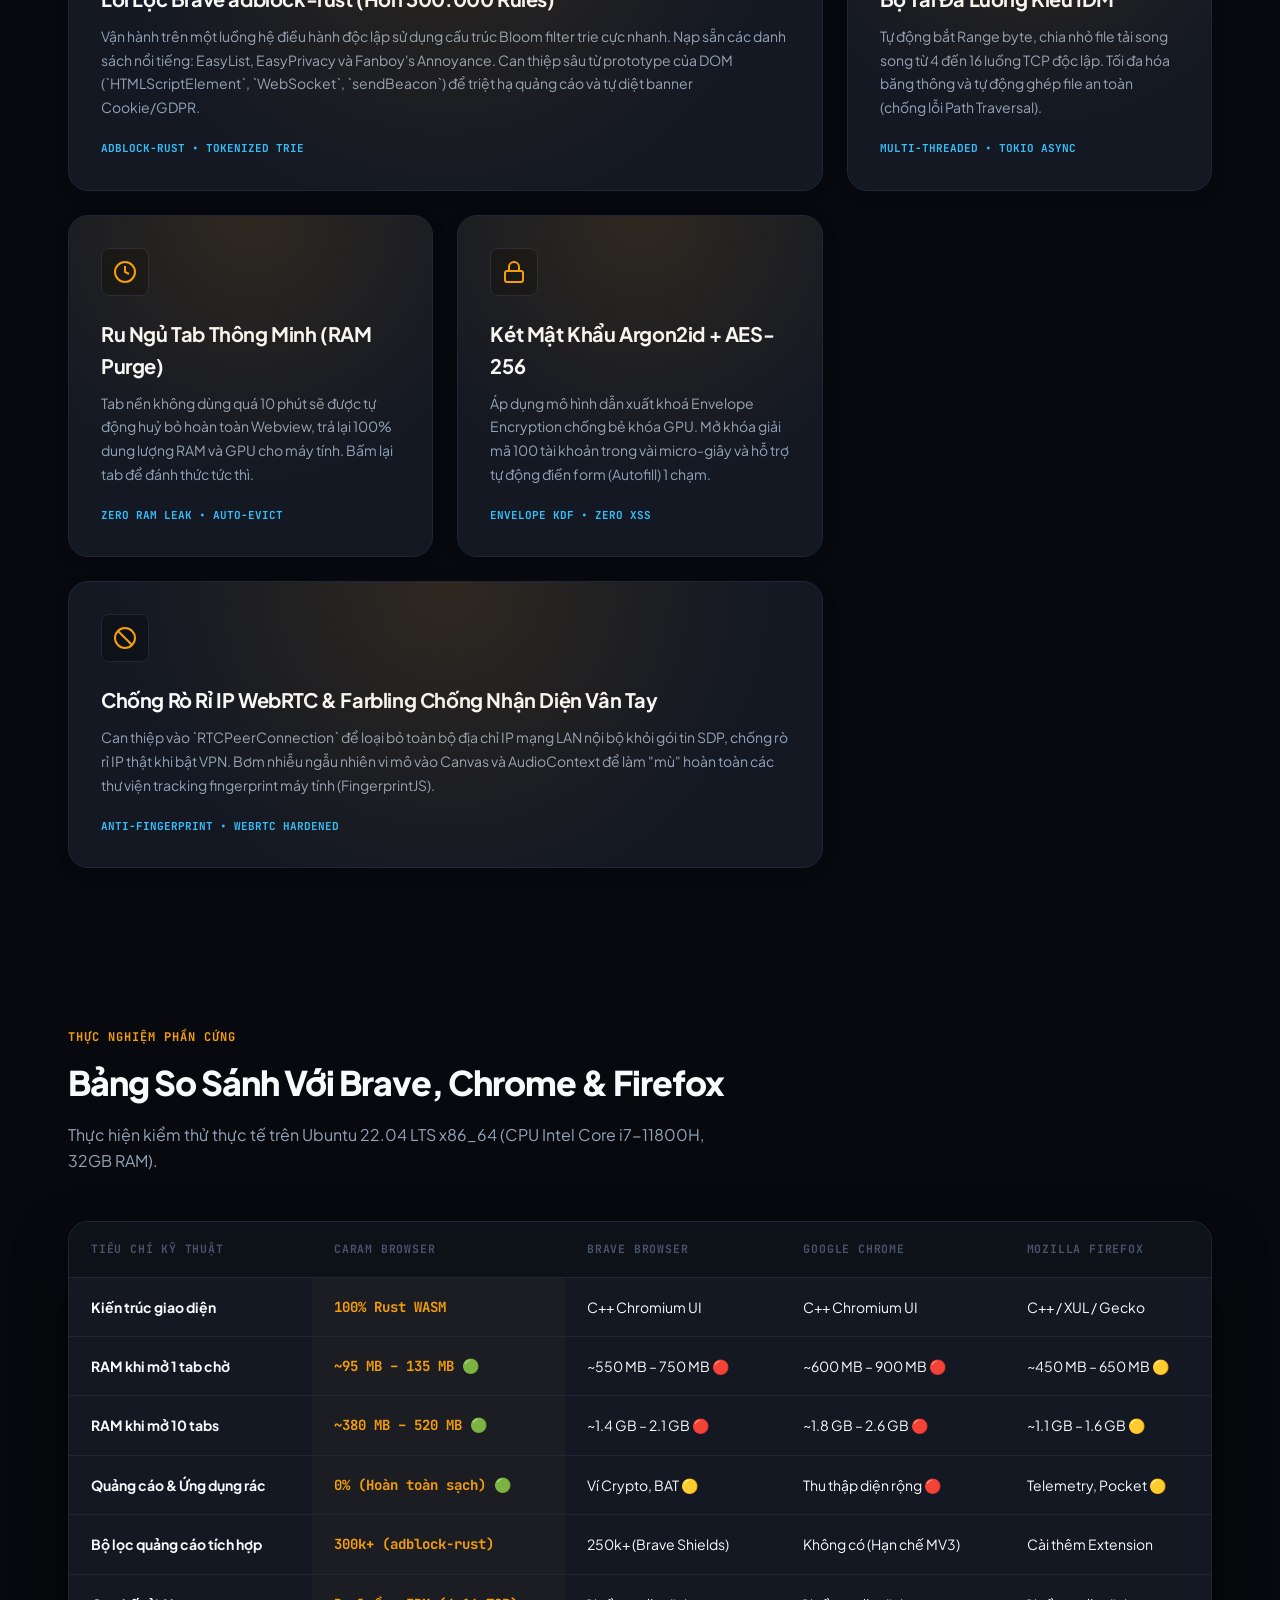
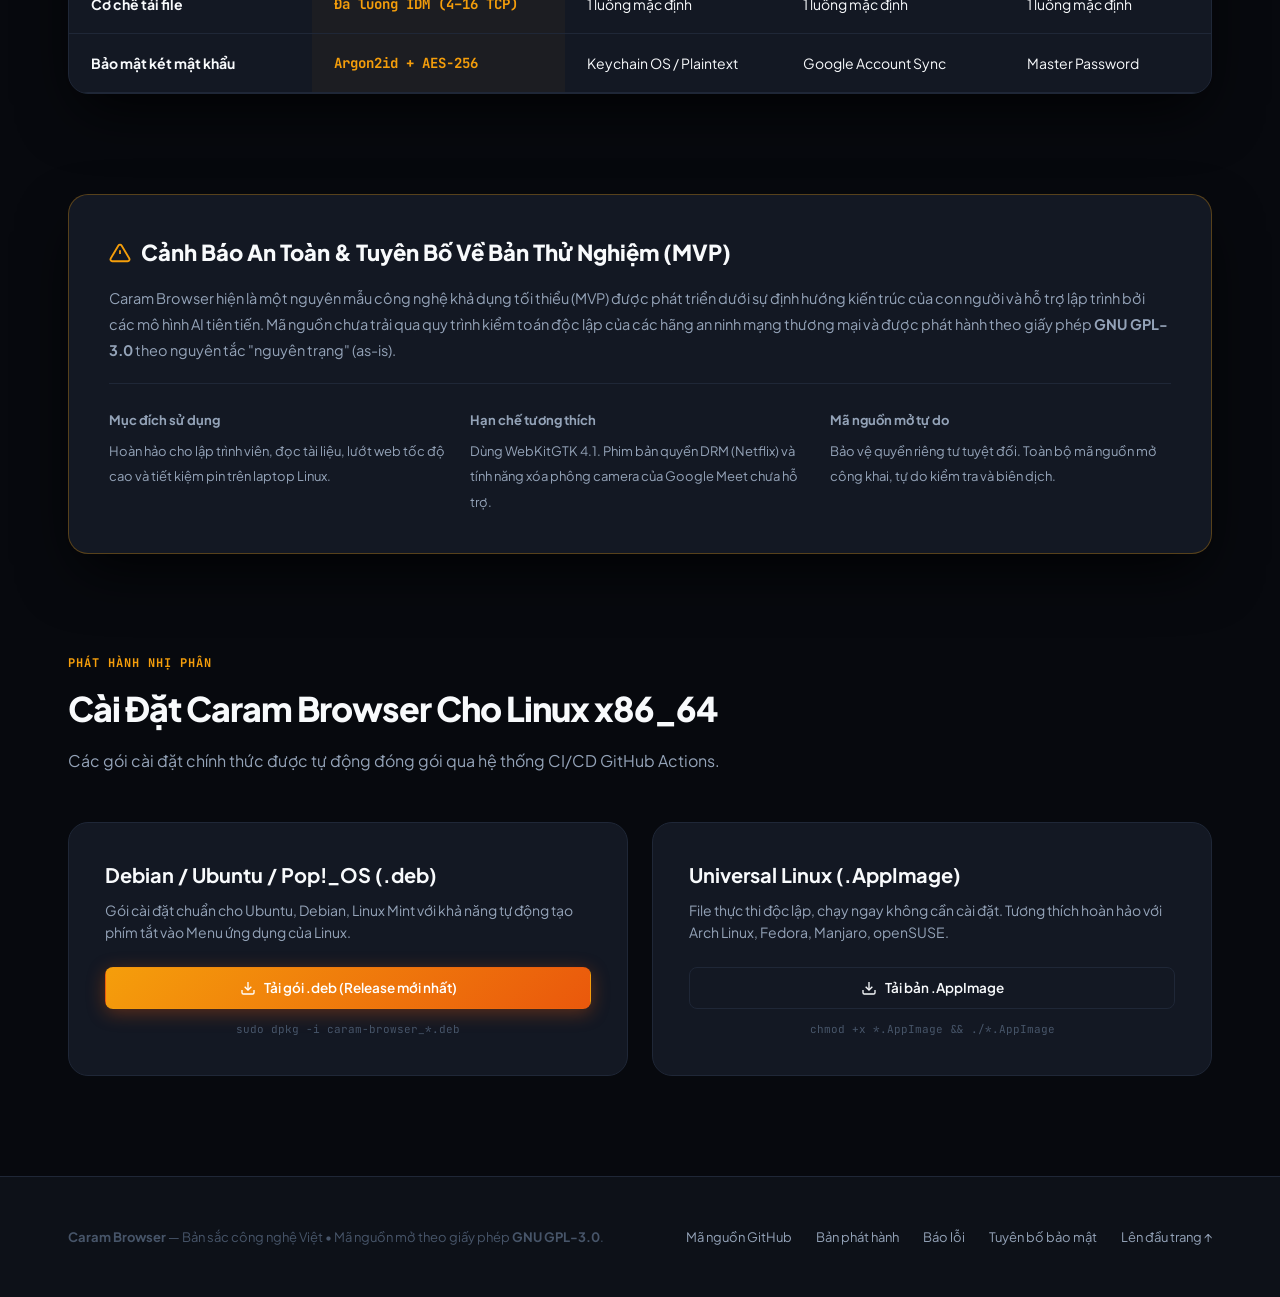
==== commit c1b2bc2a: "Update index.html" ====
--- a/docs/index.html
+++ b/docs/index.html
@@ -4,77 +4,85 @@
   <meta charset="UTF-8" />
   <meta name="viewport" content="width=device-width, initial-scale=1.0" />
   <title>Caram Browser — The Ultra-Lean, Memory-Safe Linux Desktop Web Browser</title>
-  <meta name="description" content="An experimental, ultra-lightweight Linux browser engineered with Tauri v2, WebKitGTK 4.1, and 100% Rust WASM. Integrated Brave-grade adblock, IDM-style downloader, and Argon2id Vault." />
-  
+  <meta name="description" content="An ultra-lightweight Linux browser engineered with Tauri v2, WebKitGTK 4.1, and 100% Rust WASM. Integrated Brave adblock-rust, IDM-style downloader, and Argon2id Vault." />
+
+  <!-- Google Fonts: Plus Jakarta Sans & JetBrains Mono -->
   <link rel="preconnect" href="https://fonts.googleapis.com">
   <link rel="preconnect" href="https://fonts.gstatic.com" crossorigin>
-  <link href="https://fonts.googleapis.com/css2?family=JetBrains+Mono:wght@400;500;600;700&family=Plus+Jakarta+Sans:wght@400;500;600;700;800&display=swap" rel="stylesheet">
+  <link href="https://fonts.googleapis.com/css2?family=JetBrains+Mono:ital,wght@0,400;0,500;0,600;0,700;1,400&family=Plus+Jakarta+Sans:wght@300;400;500;600;700;800&display=swap" rel="stylesheet">
 
   <style>
     /* ==========================================================================
-       CSS Custom Properties (Dark / Light Theme & Palettes)
+       DESIGN SYSTEM & CSS CUSTOM PROPERTIES
        ========================================================================== */
     :root {
-      --font-sans: 'Plus Jakarta Sans', -apple-system, BlinkMacSystemFont, sans-serif;
-      --font-mono: 'JetBrains Mono', ui-monospace, SFMono-Regular, monospace;
-
-      /* Shared Accent Colors */
-      --brand: #f97316;
-      --brand-glow: rgba(249, 115, 22, 0.25);
-      --accent: #38bdf8;
-      --green: #10b981;
-      --amber: #f59e0b;
+      --font-sans: 'Plus Jakarta Sans', -apple-system, BlinkMacSystemFont, 'Segoe UI', Roboto, sans-serif;
+      --font-mono: 'JetBrains Mono', ui-monospace, monospace;
+
+      /* Shared Brand Accents */
+      --brand-amber: #f59e0b;
+      --brand-bronze: #d97706;
+      --brand-caramel: #ea580c;
+      --cyan-core: #38bdf8;
+      --emerald-shield: #10b981;
       --danger: #ef4444;
-    }
-
+
+      --radius-sm: 8px;
+      --radius-md: 14px;
+      --radius-lg: 20px;
+      --radius-xl: 28px;
+    }
+
+    /* DARK THEME (Titanium & Deep Lacquer) */
     html[data-theme="dark"] {
-      --bg: #0a0c10;
-      --bg-alt: #10131a;
-      --surface: #141822;
-      --surface-subtle: #191f2c;
-      --surface-hover: #1e2535;
-      --border: #232b3b;
-      --border-strong: #333f56;
-
-      --text: #f1f4f9;
-      --text-muted: #8b97ac;
-      --text-faint: #525d73;
-
-      --accent-dim: rgba(56, 189, 248, 0.1);
-      --green-dim: rgba(16, 185, 129, 0.12);
-      --amber-dim: rgba(245, 158, 11, 0.12);
-      --card-shadow: 0 16px 36px -10px rgba(0, 0, 0, 0.7);
-    }
-
+      --bg: #07090e;
+      --bg-subtle: #0d1118;
+      --surface: #131823;
+      --surface-hover: #19202f;
+      --surface-glass: rgba(19, 24, 35, 0.75);
+      --border: #1f2737;
+      --border-strong: #2f3b52;
+      --border-accent: rgba(245, 158, 11, 0.35);
+
+      --text: #f8fafc;
+      --text-muted: #94a3b8;
+      --text-faint: #475569;
+
+      --glow-caramel: rgba(234, 88, 12, 0.18);
+      --glow-cyan: rgba(56, 189, 248, 0.15);
+      --shadow-ambient: 0 24px 60px -12px rgba(0, 0, 0, 0.85);
+      --card-shine: radial-gradient(circle at 50% 0%, rgba(245, 158, 11, 0.12), transparent 70%);
+    }
+
+    /* LIGHT THEME (Titanium Sand & Crisp White) */
     html[data-theme="light"] {
       --bg: #f8fafc;
-      --bg-alt: #f1f5f9;
+      --bg-subtle: #f1f5f9;
       --surface: #ffffff;
-      --surface-subtle: #f8fafc;
-      --surface-hover: #edf2f7;
+      --surface-hover: #f1f5f9;
+      --surface-glass: rgba(255, 255, 255, 0.85);
       --border: #e2e8f0;
       --border-strong: #cbd5e1;
+      --border-accent: rgba(217, 119, 6, 0.4);
 
       --text: #0f172a;
       --text-muted: #64748b;
       --text-faint: #94a3b8;
 
-      --accent-dim: rgba(2, 132, 199, 0.08);
-      --green-dim: rgba(16, 185, 129, 0.1);
-      --amber-dim: rgba(245, 158, 11, 0.1);
-      --card-shadow: 0 16px 36px -10px rgba(15, 23, 42, 0.08);
-    }
-
-    /* ==========================================================================
-       Language Switching Rules (Zero-JS re-render via CSS)
-       ========================================================================== */
+      --glow-caramel: rgba(245, 158, 11, 0.15);
+      --glow-cyan: rgba(2, 132, 199, 0.1);
+      --shadow-ambient: 0 20px 48px -10px rgba(15, 23, 42, 0.1);
+      --card-shine: radial-gradient(circle at 50% 0%, rgba(245, 158, 11, 0.08), transparent 70%);
+    }
+
+    /* Zero-JS Bilingual Visibility Rules */
     html[data-lang="vi"] .lang-en { display: none !important; }
     html[data-lang="en"] .lang-vi { display: none !important; }
 
     /* ==========================================================================
-       Base Reset & Global Typography
+       GLOBAL BASE RESETS
        ========================================================================== */
-    * {
+    *, *::before, *::after {
       box-sizing: border-box;
       margin: 0;
       padding: 0;
@@ -89,141 +97,167 @@
       background-color: var(--bg);
       color: var(--text);
       font-family: var(--font-sans);
-      line-height: 1.65;
+      line-height: 1.6;
       -webkit-font-smoothing: antialiased;
       overflow-x: hidden;
-      transition: background-color 0.25s ease, color 0.25s ease;
+      transition: background-color 0.3s cubic-bezier(0.16, 1, 0.3, 1), color 0.3s ease;
     }
 
     .container {
-      max-width: 1180px;
+      max-width: 1200px;
       margin: 0 auto;
-      padding: 0 24px;
+      padding: 0 28px;
       position: relative;
-      z-index: 1;
+      z-index: 2;
+    }
+
+    /* Ambient Background Mesh */
+    .bg-mesh {
+      position: fixed;
+      top: 0;
+      left: 50%;
+      transform: translateX(-50%);
+      width: 1400px;
+      height: 700px;
+      background: radial-gradient(ellipse at 50% 0%, var(--glow-caramel) 0%, var(--glow-cyan) 40%, transparent 75%);
+      pointer-events: none;
+      z-index: 0;
+      opacity: 0.85;
     }
 
     /* ==========================================================================
-       Top MVP Warning Banner
+       HEADER & NAVIGATION BAR
        ========================================================================== */
     .top-banner {
-      background: linear-gradient(90deg, rgba(245, 158, 11, 0.14) 0%, rgba(249, 115, 22, 0.08) 100%);
-      border-bottom: 1px solid rgba(245, 158, 11, 0.25);
+      background: linear-gradient(90deg, rgba(245, 158, 11, 0.15) 0%, rgba(56, 189, 248, 0.08) 100%);
+      border-bottom: 1px solid var(--border);
       padding: 8px 16px;
-      font-size: 12px;
-      text-align: center;
-      color: var(--text);
+      font-size: 12.5px;
       display: flex;
       justify-content: center;
       align-items: center;
-      gap: 10px;
+      gap: 12px;
       position: sticky;
       top: 0;
-      z-index: 60;
-      backdrop-filter: blur(12px);
-    }
-
-    .status-pill {
+      z-index: 100;
+      backdrop-filter: blur(16px);
+    }
+
+    .status-badge {
       display: inline-flex;
       align-items: center;
       gap: 6px;
-      padding: 2px 8px;
+      padding: 2px 10px;
       border-radius: 99px;
-      background: rgba(245, 158, 11, 0.2);
-      border: 1px solid rgba(245, 158, 11, 0.4);
+      background: rgba(245, 158, 11, 0.18);
+      border: 1px solid rgba(245, 158, 11, 0.35);
       font-family: var(--font-mono);
-      font-size: 10.5px;
+      font-size: 11px;
       font-weight: 700;
-      color: var(--amber);
+      color: var(--brand-amber);
     }
 
     .status-dot {
       width: 6px;
       height: 6px;
       border-radius: 50%;
-      background: var(--amber);
-      animation: pulse 1.8s infinite ease-in-out;
-    }
-
-    @keyframes pulse {
+      background: var(--brand-amber);
+      box-shadow: 0 0 8px var(--brand-amber);
+      animation: pulseGlow 1.8s infinite ease-in-out;
+    }
+
+    @keyframes pulseGlow {
       0%, 100% { opacity: 1; transform: scale(1); }
-      50% { opacity: 0.35; transform: scale(0.8); }
-    }
-
-    /* ==========================================================================
-       Navigation Bar
-       ========================================================================== */
+      50% { opacity: 0.4; transform: scale(0.8); }
+    }
+
     nav {
+      position: sticky;
+      top: 37px;
+      z-index: 90;
+      background: var(--surface-glass);
+      backdrop-filter: blur(20px);
       border-bottom: 1px solid var(--border);
-      background: rgba(var(--bg), 0.82);
-      backdrop-filter: blur(14px);
-      position: sticky;
-      top: 36px;
-      z-index: 50;
-      transition: border-color 0.25s ease;
+      transition: all 0.25s ease;
     }
 
     .nav-inner {
       display: flex;
+      align-items: center;
       justify-content: space-between;
-      align-items: center;
-      height: 64px;
-    }
-
-    .brand {
-      display: flex;
-      align-items: center;
-      gap: 10px;
+      height: 68px;
+    }
+
+    .brand-group {
+      display: flex;
+      align-items: center;
+      gap: 12px;
+      text-decoration: none;
+      color: var(--text);
+    }
+
+    .brand-icon-wrap {
+      width: 38px;
+      height: 38px;
+      border-radius: var(--radius-sm);
+      overflow: hidden;
+      display: flex;
+      align-items: center;
+      justify-content: center;
+      box-shadow: 0 4px 14px var(--glow-caramel);
+      transition: transform 0.2s ease;
+    }
+    .brand-group:hover .brand-icon-wrap {
+      transform: scale(1.05) rotate(-2deg);
+    }
+
+    .brand-title {
+      font-size: 18px;
       font-weight: 800;
-      font-size: 16px;
-      letter-spacing: -0.4px;
-      color: var(--text);
-      text-decoration: none;
-    }
-
-    .brand-icon {
-      width: 30px;
-      height: 30px;
-      background: linear-gradient(135deg, var(--brand) 0%, #ea580c 100%);
-      border-radius: 7px;
-      display: flex;
-      align-items: center;
-      justify-content: center;
-      color: #ffffff;
-      box-shadow: 0 4px 12px var(--brand-glow);
+      letter-spacing: -0.5px;
+      display: flex;
+      align-items: center;
+      gap: 8px;
+    }
+
+    .brand-tag {
+      font-size: 10px;
+      font-family: var(--font-mono);
+      padding: 2px 6px;
+      border-radius: 4px;
+      background: var(--surface-hover);
+      color: var(--cyan-core);
+      border: 1px solid var(--border);
     }
 
     .nav-links {
       display: flex;
-      gap: 26px;
-      align-items: center;
+      gap: 28px;
       list-style: none;
     }
-
     .nav-links a {
       color: var(--text-muted);
       text-decoration: none;
-      font-size: 13.5px;
-      font-weight: 500;
+      font-size: 14px;
+      font-weight: 600;
       transition: color 0.15s ease;
     }
-
     .nav-links a:hover {
       color: var(--text);
     }
 
-    .nav-controls {
+    .nav-actions {
       display: flex;
       align-items: center;
       gap: 10px;
     }
 
-    .ctrl-btn {
+    .ctrl-pill {
       background: var(--surface);
       border: 1px solid var(--border);
       color: var(--text-muted);
-      padding: 6px 10px;
-      border-radius: 6px;
+      padding: 7px 12px;
+      border-radius: var(--radius-sm);
       font-size: 12px;
       font-family: var(--font-mono);
       font-weight: 600;
@@ -231,10 +265,9 @@
       display: inline-flex;
       align-items: center;
       gap: 6px;
-      transition: all 0.15s ease;
-    }
-
-    .ctrl-btn:hover {
+      transition: all 0.2s ease;
+    }
+    .ctrl-pill:hover {
       color: var(--text);
       border-color: var(--border-strong);
       background: var(--surface-hover);
@@ -245,59 +278,58 @@
       align-items: center;
       justify-content: center;
       gap: 8px;
-      padding: 8px 16px;
-      border-radius: 6px;
-      font-size: 13px;
+      padding: 9px 18px;
+      border-radius: var(--radius-sm);
+      font-size: 13.5px;
       font-weight: 600;
       text-decoration: none;
       cursor: pointer;
       transition: all 0.2s cubic-bezier(0.16, 1, 0.3, 1);
       border: 1px solid transparent;
-      font-family: var(--font-sans);
-    }
-
-    .btn-outline {
+    }
+
+    .btn-primary {
+      background: linear-gradient(135deg, #f59e0b 0%, #ea580c 100%);
+      color: #ffffff;
+      box-shadow: 0 4px 18px rgba(234, 88, 12, 0.35);
+    }
+    .btn-primary:hover {
+      transform: translateY(-2px);
+      box-shadow: 0 8px 24px rgba(234, 88, 12, 0.5);
+    }
+
+    .btn-ghost {
       background: var(--surface);
       border-color: var(--border);
       color: var(--text);
     }
-
-    .btn-outline:hover {
+    .btn-ghost:hover {
       background: var(--surface-hover);
       border-color: var(--border-strong);
       transform: translateY(-1px);
     }
 
-    .btn-primary {
-      background: var(--text);
-      color: var(--bg);
-    }
-
-    .btn-primary:hover {
-      background: #ffffff;
-      box-shadow: 0 0 20px rgba(255, 255, 255, 0.2);
-      transform: translateY(-1px);
-    }
-
     /* ==========================================================================
-       Hero Section
+       HERO SECTION
        ========================================================================== */
     .hero {
-      padding: 76px 0 54px;
-    }
-
-    .badge-row {
-      display: flex;
+      padding: 80px 0 60px;
+      text-align: center;
+    }
+
+    .hero-badges {
+      display: flex;
+      justify-content: center;
       flex-wrap: wrap;
-      gap: 8px;
-      margin-bottom: 22px;
-    }
-
-    .tag-badge {
+      gap: 10px;
+      margin-bottom: 24px;
+    }
+
+    .tag-chip {
       font-family: var(--font-mono);
-      font-size: 11.5px;
-      padding: 4px 10px;
-      border-radius: 5px;
+      font-size: 12px;
+      padding: 5px 12px;
+      border-radius: 99px;
       background: var(--surface);
       border: 1px solid var(--border);
       color: var(--text-muted);
@@ -305,451 +337,499 @@
       align-items: center;
       gap: 6px;
     }
-
-    .tag-badge.accent {
-      color: var(--accent);
-      background: var(--accent-dim);
-      border-color: rgba(56, 189, 248, 0.25);
-    }
-
-    .tag-badge.warning {
-      color: var(--amber);
-      background: var(--amber-dim);
-      border-color: rgba(245, 158, 11, 0.25);
-    }
-
-    h1 {
-      font-size: 50px;
+    .tag-chip.accent {
+      color: var(--brand-amber);
+      border-color: var(--border-accent);
+      background: rgba(245, 158, 11, 0.1);
+    }
+
+    h1.hero-title {
+      font-size: 56px;
       font-weight: 800;
       letter-spacing: -2px;
       line-height: 1.15;
-      margin-bottom: 20px;
-      max-width: 880px;
-    }
-
-    .hero-lead {
-      font-size: 17px;
+      margin-bottom: 22px;
+      max-width: 900px;
+      margin-left: auto;
+      margin-right: auto;
+    }
+
+    .gradient-text {
+      background: linear-gradient(135deg, #f59e0b 0%, #f97316 50%, #38bdf8 100%);
+      -webkit-background-clip: text;
+      -webkit-text-fill-color: transparent;
+    }
+
+    .hero-desc {
+      font-size: 18px;
       color: var(--text-muted);
-      max-width: 760px;
-      margin-bottom: 32px;
+      max-width: 780px;
+      margin: 0 auto 36px;
       line-height: 1.7;
     }
 
     .hero-actions {
       display: flex;
+      justify-content: center;
       flex-wrap: wrap;
-      gap: 12px;
-      align-items: center;
-      margin-bottom: 36px;
-    }
-
-    .quick-install {
+      gap: 14px;
+      margin-bottom: 40px;
+    }
+
+    /* Interactive Terminal Box with Multi-Platform Tabs */
+    .terminal-box {
+      max-width: 680px;
+      margin: 0 auto 70px;
       background: var(--surface);
       border: 1px solid var(--border);
-      border-radius: 8px;
-      padding: 12px 18px;
-      display: flex;
-      align-items: center;
+      border-radius: var(--radius-md);
+      overflow: hidden;
+      box-shadow: var(--shadow-ambient);
+      text-align: left;
+    }
+
+    .terminal-header {
+      background: var(--bg-subtle);
+      border-bottom: 1px solid var(--border);
+      padding: 10px 16px;
+      display: flex;
       justify-content: space-between;
-      max-width: 650px;
+      align-items: center;
+    }
+
+    .term-tabs {
+      display: flex;
+      gap: 8px;
+    }
+
+    .term-tab-btn {
+      background: transparent;
+      border: none;
+      color: var(--text-muted);
+      font-family: var(--font-mono);
+      font-size: 12px;
+      font-weight: 600;
+      padding: 4px 10px;
+      border-radius: 5px;
+      cursor: pointer;
+      transition: all 0.15s ease;
+    }
+    .term-tab-btn.active {
+      background: var(--surface);
+      color: var(--brand-amber);
+      box-shadow: 0 2px 6px rgba(0,0,0,0.2);
+    }
+
+    .terminal-body {
+      padding: 16px 20px;
+      display: flex;
+      align-items: center;
+      justify-content: space-between;
+      font-family: var(--font-mono);
+      font-size: 13px;
+    }
+
+    .terminal-code {
+      color: var(--text);
+      white-space: nowrap;
+      overflow-x: auto;
+      padding-right: 12px;
+    }
+    .terminal-code .prompt {
+      color: var(--brand-amber);
+      user-select: none;
+      margin-right: 8px;
+      font-weight: bold;
+    }
+
+    /* ==========================================================================
+       REAL SPECIMEN BROWSER MOCKUP
+       ========================================================================== */
+    .mockup-wrap {
+      max-width: 1060px;
+      margin: 0 auto;
+      perspective: 1000px;
+    }
+
+    .browser-frame {
+      background: var(--surface);
+      border: 1px solid var(--border-strong);
+      border-radius: var(--radius-lg);
+      overflow: hidden;
+      box-shadow: var(--shadow-ambient), 0 0 0 1px rgba(255, 255, 255, 0.05);
+      transition: transform 0.3s ease;
+    }
+
+    .frame-chrome {
+      background: var(--bg-subtle);
+      border-bottom: 1px solid var(--border);
+      padding: 10px 16px;
+    }
+
+    .tab-strip {
+      display: flex;
+      align-items: center;
+      gap: 6px;
+      margin-bottom: 10px;
+    }
+
+    .window-dots {
+      display: flex;
+      gap: 6px;
+      margin-right: 12px;
+    }
+    .window-dot {
+      width: 11px;
+      height: 11px;
+      border-radius: 50%;
+    }
+    .dot-close { background: #ef4444; }
+    .dot-min { background: #f59e0b; }
+    .dot-max { background: #10b981; }
+
+    .mock-tab {
+      background: transparent;
+      border: 1px solid transparent;
+      color: var(--text-muted);
+      padding: 6px 14px;
+      border-radius: 6px;
+      font-size: 12px;
+      font-family: var(--font-mono);
+      display: flex;
+      align-items: center;
+      gap: 8px;
+      cursor: pointer;
+      transition: all 0.15s ease;
+    }
+    .mock-tab.active {
+      background: var(--surface);
+      color: var(--text);
+      border-color: var(--border);
+      font-weight: 600;
+    }
+    .mock-tab.snoozed {
+      opacity: 0.6;
+      border-style: dashed;
+      border-color: var(--border-strong);
+    }
+
+    .address-bar-row {
+      display: flex;
+      align-items: center;
+      gap: 10px;
+    }
+
+    .nav-arrows {
+      display: flex;
+      gap: 4px;
+      color: var(--text-faint);
+    }
+
+    .mock-omnibox {
+      flex: 1;
+      background: var(--surface);
+      border: 1px solid var(--border);
+      border-radius: var(--radius-sm);
+      height: 36px;
+      padding: 0 12px;
+      display: flex;
+      align-items: center;
+      justify-content: space-between;
       font-family: var(--font-mono);
       font-size: 12.5px;
-      margin-bottom: 60px;
-      box-shadow: var(--card-shadow);
-    }
-
-    .quick-install code {
-      color: var(--text-muted);
-      white-space: nowrap;
-      overflow-x: auto;
-    }
-
-    .quick-install code span.prompt {
-      color: var(--brand);
-      user-select: none;
-      margin-right: 6px;
-      font-weight: 700;
-    }
-
-    /* ==========================================================================
-       Specimen Browser Window Mockup
-       ========================================================================== */
-    .specimen-window {
-      background: var(--surface);
-      border: 1px solid var(--border);
-      border-radius: 12px;
-      overflow: hidden;
-      box-shadow: var(--card-shadow), 0 0 0 1px rgba(255, 255, 255, 0.03);
-    }
-
-    .window-chrome {
-      background: var(--bg-alt);
-      border-bottom: 1px solid var(--border);
-      padding: 10px 14px;
-      display: flex;
-      align-items: center;
-      gap: 12px;
-    }
-
-    .dots {
-      display: flex;
+      color: var(--text);
+    }
+
+    .badge-shield-live {
+      display: inline-flex;
+      align-items: center;
       gap: 6px;
-    }
-
-    .dot {
-      width: 10px;
-      height: 10px;
-      border-radius: 50%;
-    }
-    .dot.r { background: #ef4444; }
-    .dot.y { background: #f59e0b; }
-    .dot.g { background: #10b981; }
-
-    .window-tab {
-      background: var(--surface);
-      border: 1px solid var(--border);
-      border-bottom: none;
-      padding: 5px 14px;
-      border-radius: 6px 6px 0 0;
-      font-size: 11.5px;
-      color: var(--text);
-      display: flex;
-      align-items: center;
-      gap: 8px;
-      font-family: var(--font-mono);
-    }
-
-    .window-urlbar {
-      flex: 1;
-      background: var(--surface-subtle);
-      border: 1px solid var(--border);
-      border-radius: 6px;
-      padding: 5px 12px;
-      font-size: 12px;
-      font-family: var(--font-mono);
-      color: var(--text-muted);
-      display: flex;
-      justify-content: space-between;
-      align-items: center;
-    }
-
-    .badge-shield {
-      font-size: 10.5px;
-      color: var(--green);
-      background: var(--green-dim);
+      background: rgba(16, 185, 129, 0.15);
+      color: var(--emerald-shield);
+      border: 1px solid rgba(16, 185, 129, 0.3);
       padding: 2px 8px;
       border-radius: 4px;
-      border: 1px solid rgba(16, 185, 129, 0.25);
-      font-weight: 600;
-      display: inline-flex;
-      align-items: center;
-      gap: 5px;
-    }
-
-    .window-body {
-      padding: 40px;
+      font-size: 11px;
+      font-weight: 700;
+    }
+
+    .frame-content {
+      padding: 44px;
       background: var(--bg);
       display: grid;
       grid-template-columns: repeat(3, 1fr);
       gap: 20px;
-    }
-
-    .metric-box {
+      min-height: 260px;
+    }
+
+    .metric-card {
       background: var(--surface);
       border: 1px solid var(--border);
-      border-radius: 8px;
-      padding: 22px;
+      border-radius: var(--radius-md);
+      padding: 24px;
+      display: flex;
+      flex-direction: column;
+      justify-content: space-between;
       position: relative;
-    }
-
-    .metric-box .val {
+      overflow: hidden;
+    }
+    .metric-card::before {
+      content: '';
+      position: absolute;
+      top: 0;
+      left: 0;
+      right: 0;
+      height: 3px;
+      background: linear-gradient(90deg, var(--brand-amber), var(--cyan-core));
+      opacity: 0.8;
+    }
+    .metric-card .num {
       font-family: var(--font-mono);
-      font-size: 32px;
+      font-size: 38px;
       font-weight: 800;
+      letter-spacing: -1.5px;
       color: var(--text);
+      margin-bottom: 6px;
+    }
+    .metric-card .label {
+      font-size: 13px;
+      color: var(--text-muted);
+      font-weight: 500;
+    }
+
+    /* ==========================================================================
+       BENTO GRID: CORE SUBSYSTEMS
+       ========================================================================== */
+    .section-title-wrap {
+      margin-bottom: 48px;
+    }
+    .section-eyebrow {
+      font-family: var(--font-mono);
+      font-size: 12px;
+      text-transform: uppercase;
+      letter-spacing: 1px;
+      color: var(--brand-amber);
+      font-weight: 700;
+      margin-bottom: 8px;
+    }
+    .section-heading {
+      font-size: 34px;
+      font-weight: 800;
       letter-spacing: -1px;
-    }
-
-    .metric-box .lbl {
-      font-size: 12px;
+      margin-bottom: 12px;
+    }
+    .section-sub {
       color: var(--text-muted);
-      margin-top: 6px;
+      font-size: 16px;
+      max-width: 680px;
+    }
+
+    .bento-grid {
+      display: grid;
+      grid-template-columns: repeat(3, 1fr);
+      gap: 24px;
+      margin-bottom: 100px;
+    }
+
+    .bento-item {
+      background: var(--surface);
+      border: 1px solid var(--border);
+      border-radius: var(--radius-lg);
+      padding: 32px;
+      position: relative;
+      overflow: hidden;
+      display: flex;
+      flex-direction: column;
+      justify-content: space-between;
+      transition: all 0.25s ease;
+      box-shadow: 0 4px 20px rgba(0,0,0,0.04);
+    }
+    .bento-item::before {
+      content: '';
+      position: absolute;
+      inset: 0;
+      background: var(--card-shine);
+      pointer-events: none;
+    }
+    .bento-item:hover {
+      transform: translateY(-4px);
+      border-color: var(--border-strong);
+      box-shadow: var(--shadow-ambient);
+    }
+
+    .bento-item.span-2 {
+      grid-column: span 2;
+    }
+
+    .bento-icon {
+      width: 48px;
+      height: 48px;
+      border-radius: var(--radius-sm);
+      background: var(--bg-subtle);
+      border: 1px solid var(--border);
+      display: flex;
+      align-items: center;
+      justify-content: center;
+      margin-bottom: 22px;
+      color: var(--brand-amber);
+    }
+
+    .bento-item h3 {
+      font-size: 20px;
+      font-weight: 700;
+      letter-spacing: -0.4px;
+      margin-bottom: 10px;
+    }
+    .bento-item p {
+      font-size: 14px;
+      color: var(--text-muted);
+      line-height: 1.7;
+    }
+    .bento-tag {
+      font-family: var(--font-mono);
+      font-size: 11px;
+      font-weight: 700;
+      color: var(--cyan-core);
       text-transform: uppercase;
-      letter-spacing: 0.6px;
-      font-weight: 600;
+      margin-top: 20px;
     }
 
     /* ==========================================================================
-       Features & Subsystems Grid (SVG Rich)
+       INTERACTIVE BENCHMARKS TABLE
        ========================================================================== */
-    .section-header {
-      margin-bottom: 44px;
-    }
-
-    .section-header h2 {
-      font-size: 28px;
+    .benchmarks-section {
+      padding: 60px 0 100px;
+    }
+
+    .table-card {
+      background: var(--surface);
+      border: 1px solid var(--border);
+      border-radius: var(--radius-lg);
+      overflow: hidden;
+      box-shadow: var(--shadow-ambient);
+    }
+
+    table.bench-table {
+      width: 100%;
+      border-collapse: collapse;
+      text-align: left;
+      font-size: 14px;
+    }
+
+    table.bench-table th, table.bench-table td {
+      padding: 18px 22px;
+      border-bottom: 1px solid var(--border);
+    }
+
+    table.bench-table th {
+      background: var(--bg-subtle);
+      font-family: var(--font-mono);
+      font-size: 11.5px;
+      text-transform: uppercase;
+      letter-spacing: 0.8px;
+      color: var(--text-faint);
+    }
+
+    .caram-col {
+      background: rgba(245, 158, 11, 0.04);
+      color: var(--brand-amber);
+      font-family: var(--font-mono);
+      font-weight: 700;
+    }
+
+    /* ==========================================================================
+       SECURITY & MVP DISCLAIMER
+       ========================================================================== */
+    .disclaimer-wrap {
+      background: var(--surface);
+      border: 1px solid rgba(245, 158, 11, 0.3);
+      border-radius: var(--radius-lg);
+      padding: 40px;
+      margin-bottom: 100px;
+      box-shadow: var(--shadow-ambient);
+      position: relative;
+    }
+
+    .disclaimer-wrap h3 {
+      font-size: 22px;
       font-weight: 800;
-      letter-spacing: -0.8px;
-      margin-bottom: 8px;
-    }
-
-    .section-header p {
+      margin-bottom: 14px;
+      display: flex;
+      align-items: center;
+      gap: 10px;
+    }
+
+    .disclaimer-p {
       color: var(--text-muted);
-      font-size: 15px;
-      max-width: 640px;
-    }
-
-    .grid-section {
-      padding: 96px 0;
-      border-top: 1px solid var(--border);
-    }
-
-    .features-grid {
+      font-size: 14.5px;
+      line-height: 1.8;
+      margin-bottom: 20px;
+    }
+
+    .disclaimer-grid {
       display: grid;
       grid-template-columns: repeat(3, 1fr);
       gap: 20px;
-    }
-
-    .card {
+      padding-top: 24px;
+      border-top: 1px solid var(--border);
+    }
+
+    .disc-col strong {
+      display: block;
+      color: var(--text);
+      font-size: 14px;
+      margin-bottom: 6px;
+    }
+    .disc-col span {
+      font-size: 13px;
+      color: var(--text-muted);
+    }
+
+    /* ==========================================================================
+       DOWNLOADS SECTION
+       ========================================================================== */
+    .downloads-wrap {
+      display: grid;
+      grid-template-columns: repeat(2, 1fr);
+      gap: 24px;
+      margin-bottom: 100px;
+    }
+
+    .dl-card {
       background: var(--surface);
       border: 1px solid var(--border);
-      border-radius: 10px;
-      padding: 28px;
-      transition: all 0.2s cubic-bezier(0.16, 1, 0.3, 1);
+      border-radius: var(--radius-lg);
+      padding: 36px;
       display: flex;
       flex-direction: column;
       justify-content: space-between;
-    }
-
-    .card:hover {
+      transition: all 0.25s ease;
+    }
+    .dl-card:hover {
+      border-color: var(--border-strong);
       transform: translateY(-3px);
-      border-color: var(--border-strong);
-      box-shadow: var(--card-shadow);
-    }
-
-    .card-icon {
-      width: 42px;
-      height: 42px;
-      border-radius: 8px;
-      background: var(--surface-subtle);
-      border: 1px solid var(--border);
-      display: flex;
-      align-items: center;
-      justify-content: center;
-      color: var(--brand);
-      margin-bottom: 18px;
-    }
-
-    .card h3 {
-      font-size: 17px;
+      box-shadow: var(--shadow-ambient);
+    }
+    .dl-card h4 {
+      font-size: 20px;
       font-weight: 700;
       margin-bottom: 8px;
-      letter-spacing: -0.3px;
-    }
-
-    .card p {
-      font-size: 13.5px;
+    }
+    .dl-card p {
       color: var(--text-muted);
-      line-height: 1.65;
-    }
-
-    .card-meta {
-      font-family: var(--font-mono);
-      font-size: 11px;
-      color: var(--accent);
-      margin-top: 16px;
-      text-transform: uppercase;
-      font-weight: 600;
-    }
-
-    /* Architecture Flow Box */
-    .arch-box {
-      background: var(--bg-alt);
-      border: 1px solid var(--border);
-      border-radius: 10px;
-      padding: 24px;
-      font-family: var(--font-mono);
-      font-size: 12.5px;
-      color: var(--text-muted);
-      overflow-x: auto;
-      line-height: 1.85;
-      margin-top: 28px;
-    }
-    .arch-box .hl { color: var(--accent); font-weight: 600; }
-    .arch-box .hl-brand { color: var(--brand); font-weight: 600; }
-    .arch-box .hl-green { color: var(--green); font-weight: 600; }
+      font-size: 14px;
+      margin-bottom: 24px;
+    }
 
     /* ==========================================================================
-       Benchmarks Table
-       ========================================================================== */
-    .table-section {
-      padding: 96px 0;
-      border-top: 1px solid var(--border);
-    }
-
-    .table-wrapper {
-      background: var(--surface);
-      border: 1px solid var(--border);
-      border-radius: 10px;
-      overflow: hidden;
-      box-shadow: var(--card-shadow);
-    }
-
-    table {
-      width: 100%;
-      border-collapse: collapse;
-      font-size: 13.5px;
-      text-align: left;
-    }
-
-    th, td {
-      padding: 16px 20px;
-      border-bottom: 1px solid var(--border);
-    }
-
-    th {
-      background: var(--bg-alt);
-      color: var(--text-faint);
-      font-family: var(--font-mono);
-      font-size: 11px;
-      text-transform: uppercase;
-      letter-spacing: 0.6px;
-    }
-
-    td:first-child {
-      font-weight: 600;
-      color: var(--text);
-    }
-
-    .focus-cell {
-      color: var(--accent);
-      font-family: var(--font-mono);
-      font-weight: 600;
-    }
-
-    /* ==========================================================================
-       Disclaimer Section
-       ========================================================================== */
-    .disclaimer-section {
-      padding: 80px 0;
-      border-top: 1px solid var(--border);
-    }
-
-    .disclaimer-card {
-      background: var(--surface);
-      border: 1px solid rgba(245, 158, 11, 0.3);
-      border-radius: 12px;
-      padding: 34px;
-      box-shadow: var(--card-shadow);
-    }
-
-    .disclaimer-badge {
-      display: inline-flex;
-      align-items: center;
-      gap: 6px;
-      font-family: var(--font-mono);
-      font-size: 11px;
-      font-weight: 700;
-      color: var(--amber);
-      background: var(--amber-dim);
-      border: 1px solid rgba(245, 158, 11, 0.25);
-      padding: 4px 10px;
-      border-radius: 4px;
-      margin-bottom: 16px;
-    }
-
-    .disclaimer-card h3 {
-      font-size: 20px;
-      font-weight: 700;
-      margin-bottom: 10px;
-      color: var(--text);
-    }
-
-    .disclaimer-card p {
-      font-size: 14px;
-      color: var(--text-muted);
-      line-height: 1.7;
-      margin-bottom: 16px;
-    }
-
-    .disclaimer-cols {
-      display: grid;
-      grid-template-columns: repeat(3, 1fr);
-      gap: 16px;
-      margin-top: 24px;
-      padding-top: 20px;
-      border-top: 1px solid var(--border);
-    }
-
-    .disclaimer-col {
-      font-size: 12.5px;
-      color: var(--text-muted);
-    }
-
-    .disclaimer-col strong {
-      display: block;
-      color: var(--text);
-      margin-bottom: 4px;
-    }
-
-    /* ==========================================================================
-       Downloads Section
-       ========================================================================== */
-    .downloads-section {
-      padding: 96px 0 120px;
-      border-top: 1px solid var(--border);
-    }
-
-    .download-grid {
-      display: grid;
-      grid-template-columns: repeat(2, 1fr);
-      gap: 20px;
-    }
-
-    .download-card {
-      background: var(--surface);
-      border: 1px solid var(--border);
-      border-radius: 10px;
-      padding: 32px;
-      display: flex;
-      flex-direction: column;
-      justify-content: space-between;
-      transition: all 0.2s cubic-bezier(0.16, 1, 0.3, 1);
-    }
-
-    .download-card:hover {
-      border-color: var(--border-strong);
-      transform: translateY(-2px);
-    }
-
-    .download-card h4 {
-      font-size: 18.5px;
-      font-weight: 700;
-      margin-bottom: 6px;
-    }
-
-    .download-card p {
-      font-size: 13.5px;
-      color: var(--text-muted);
-      margin-bottom: 24px;
-    }
-
-    .card-meta-foot {
-      font-family: var(--font-mono);
-      font-size: 11px;
-      color: var(--text-faint);
-      margin-top: 16px;
-    }
-
-    /* ==========================================================================
-       Footer
+       FOOTER
        ========================================================================== */
     footer {
       border-top: 1px solid var(--border);
-      padding: 44px 0;
-      font-size: 12.5px;
+      padding: 50px 0;
+      background: var(--bg-subtle);
+      font-size: 13px;
       color: var(--text-faint);
-      background: var(--bg-alt);
     }
 
     .footer-inner {
@@ -760,364 +840,397 @@
 
     .footer-links {
       display: flex;
-      gap: 22px;
-    }
-
+      gap: 24px;
+    }
     .footer-links a {
       color: var(--text-muted);
       text-decoration: none;
-    }
-
+      transition: color 0.15s ease;
+    }
     .footer-links a:hover {
       color: var(--text);
     }
 
     /* Responsive */
-    @media (max-width: 860px) {
-      h1 { font-size: 36px; }
-      .features-grid, .download-grid, .window-body, .disclaimer-cols { grid-template-columns: 1fr; }
+    @media (max-width: 900px) {
+      h1.hero-title { font-size: 38px; letter-spacing: -1px; }
+      .bento-grid, .downloads-wrap, .frame-content, .disclaimer-grid { grid-template-columns: 1fr; }
+      .bento-item.span-2 { grid-column: span 1; }
       .nav-links { display: none; }
-      .quick-install { flex-direction: column; gap: 12px; align-items: flex-start; }
-      .footer-inner { flex-direction: column; gap: 18px; text-align: center; }
+      .footer-inner { flex-direction: column; gap: 20px; text-align: center; }
     }
   </style>
 </head>
 <body>
 
-  <!-- Top MVP Advisory Banner -->
+  <!-- Ambient Glow -->
+  <div class="bg-mesh"></div>
+
+  <!-- 1. Top Advisory Banner -->
   <div class="top-banner">
-    <div class="status-pill">
+    <div class="status-badge">
       <span class="status-dot"></span>
-      MVP v1.0.0
+      <span>MVP v1.0.0</span>
     </div>
+    <span class="lang-vi">
+      Caram Browser là dự án mã nguồn mở thử nghiệm (100% Rust & WebKitGTK).
+      <a href="#disclaimer" style="color:var(--brand-amber); font-weight:700; text-decoration:none; margin-left:6px;">Tuyên bố an toàn &rarr;</a>
+    </span>
     <span class="lang-en">
-      Notice: Caram Browser is an experimental prototype co-engineered with AI models. Under active Linux community testing.
-      <a href="#disclaimer" style="color:var(--amber); font-weight:600; margin-left:6px;">Security Disclaimer &rarr;</a>
-    </span>
-    <span class="lang-vi">
-      Lưu ý: Caram Browser là sản phẩm thử nghiệm (MVP) do cộng đồng định hướng và AI hỗ trợ lập trình.
-      <a href="#disclaimer" style="color:var(--amber); font-weight:600; margin-left:6px;">Xem tuyên bố bảo mật &rarr;</a>
+      Caram Browser is an experimental prototype co-engineered with AI models.
+      <a href="#disclaimer" style="color:var(--brand-amber); font-weight:700; text-decoration:none; margin-left:6px;">Security advisory &rarr;</a>
     </span>
   </div>
 
-  <!-- Navigation -->
+  <!-- 2. Sticky Navbar -->
   <nav>
     <div class="container nav-inner">
-      <a href="#" class="brand">
-        <div class="brand-icon">
-          <!-- Logo SVG -->
-          <svg viewBox="0 0 24 24" width="18" height="18" stroke="currentColor" stroke-width="2.5" fill="none">
-            <path d="M12 22s8-4 8-10V5l-8-3-8 3v7c0 6 8 10 8 10z"></path>
+      <a href="#" class="brand-group">
+        <div class="brand-icon-wrap">
+          <!-- Logo Chim Lạc & Trống Đồng Đông Sơn Vector -->
+          <svg xmlns="http://www.w3.org/2000/svg" viewBox="0 0 512 512" width="38" height="38">
+            <defs>
+              <radialGradient id="nBg" cx="50%" cy="45%" r="65%">
+                <stop offset="0%" stop-color="#1E293B"/>
+                <stop offset="100%" stop-color="#090D16"/>
+              </radialGradient>
+              <linearGradient id="nBronze" x1="0%" y1="0%" x2="100%" y2="100%">
+                <stop offset="0%" stop-color="#FDE68A"/>
+                <stop offset="50%" stop-color="#F59E0B"/>
+                <stop offset="100%" stop-color="#D97706"/>
+              </linearGradient>
+            </defs>
+            <rect width="512" height="512" rx="120" fill="url(#nBg)"/>
+            <path d="M256 64 L396 112 V248 C396 342 334 416 256 448 C178 416 116 342 116 248 V112 Z" fill="#111827" stroke="url(#nBronze)" stroke-width="12"/>
+            <circle cx="256" cy="256" r="60" fill="none" stroke="url(#nBronze)" stroke-width="4" stroke-dasharray="8,6" opacity="0.4"/>
+            <path d="M 235 275 Q 170 200 130 155 Q 185 180 230 220 Q 180 150 145 110 Q 215 140 260 190 Q 230 110 200 80 Q 280 130 290 200 Z" fill="#38bdf8" opacity="0.9"/>
+            <path d="M 195 340 C 215 320, 245 285, 260 250 C 275 215, 290 170, 320 142 C 338 126, 362 118, 388 114 C 362 126, 345 142, 335 158 C 320 182, 312 210, 305 240 C 290 290, 255 338, 218 360 Z" fill="url(#nBronze)"/>
           </svg>
         </div>
-        <span>Caram Browser</span>
+        <div class="brand-title">
+          <span>Caram Browser</span>
+          <span class="brand-tag">Linux</span>
+        </div>
       </a>
 
       <ul class="nav-links">
-        <li><a href="#features"><span class="lang-en">Subsystems</span><span class="lang-vi">Tính năng</span></a></li>
-        <li><a href="#comparison"><span class="lang-en">Benchmarks</span><span class="lang-vi">So sánh</span></a></li>
-        <li><a href="#disclaimer"><span class="lang-en">Disclaimer</span><span class="lang-vi">Miễn trừ</span></a></li>
-        <li><a href="#downloads"><span class="lang-en">Downloads</span><span class="lang-vi">Tải về</span></a></li>
+        <li><a href="#features"><span class="lang-vi">Tính Năng</span><span class="lang-en">Subsystems</span></a></li>
+        <li><a href="#comparison"><span class="lang-vi">So Sánh</span><span class="lang-en">Benchmarks</span></a></li>
+        <li><a href="#disclaimer"><span class="lang-vi">Bảo Mật</span><span class="lang-en">Security</span></a></li>
+        <li><a href="#downloads"><span class="lang-vi">Cài Đặt</span><span class="lang-en">Downloads</span></a></li>
       </ul>
 
-      <div class="nav-controls">
-        <!-- Theme Toggle (Dark/Light) -->
-        <button class="ctrl-btn" id="theme-btn" title="Toggle Theme (Dark/Light)">
-          <svg id="theme-icon-dark" viewBox="0 0 24 24" width="14" height="14" stroke="currentColor" stroke-width="2" fill="none">
-            <path d="M21 12.79A9 9 0 1 1 11.21 3 7 7 0 0 0 21 12.79z"></path>
-          </svg>
-          <svg id="theme-icon-light" style="display:none;" viewBox="0 0 24 24" width="14" height="14" stroke="currentColor" stroke-width="2" fill="none">
-            <circle cx="12" cy="12" r="5"></circle>
-            <line x1="12" y1="1" x2="12" y2="3"></line>
-            <line x1="12" y1="21" x2="12" y2="23"></line>
-            <line x1="4.22" y1="4.22" x2="5.64" y2="5.64"></line>
-            <line x1="18.36" y1="18.36" x2="19.78" y2="19.78"></line>
-            <line x1="1" y1="12" x2="3" y2="12"></line>
-            <line x1="21" y1="12" x2="23" y2="12"></line>
-            <line x1="4.22" y1="19.78" x2="5.64" y2="18.36"></line>
-            <line x1="18.36" y1="5.64" x2="19.78" y2="4.22"></line>
-          </svg>
-          <span id="theme-text">Dark</span>
+      <div class="nav-actions">
+        <!-- Theme Toggle -->
+        <button class="ctrl-pill" id="btn-theme" title="Toggle Theme (Dark/Light)">
+          <svg id="icon-moon" viewBox="0 0 24 24" width="14" height="14" stroke="currentColor" stroke-width="2" fill="none"><path d="M21 12.79A9 9 0 1 1 11.21 3 7 7 0 0 0 21 12.79z"></path></svg>
+          <svg id="icon-sun" style="display:none;" viewBox="0 0 24 24" width="14" height="14" stroke="currentColor" stroke-width="2" fill="none"><circle cx="12" cy="12" r="5"></circle><line x1="12" y1="1" x2="12" y2="3"></line><line x1="12" y1="21" x2="12" y2="23"></line><line x1="4.22" y1="4.22" x2="5.64" y2="5.64"></line><line x1="18.36" y1="18.36" x2="19.78" y2="19.78"></line><line x1="1" y1="12" x2="3" y2="12"></line><line x1="21" y1="12" x2="23" y2="12"></line><line x1="4.22" y1="19.78" x2="5.64" y2="18.36"></line><line x1="18.36" y1="5.64" x2="19.78" y2="4.22"></line></svg>
+          <span id="theme-label">Dark</span>
         </button>
 
-        <!-- Language Toggle (EN/VI) -->
-        <button class="ctrl-btn" id="lang-btn" title="Switch Language">
-          <svg viewBox="0 0 24 24" width="14" height="14" stroke="currentColor" stroke-width="2" fill="none">
-            <circle cx="12" cy="12" r="10"></circle>
-            <line x1="2" y1="12" x2="22" y2="12"></line>
-            <path d="M12 2a15.3 15.3 0 0 1 4 10 15.3 15.3 0 0 1-4 10 15.3 15.3 0 0 1-4-10 15.3 15.3 0 0 1 4-10z"></path>
-          </svg>
-          <span id="lang-text">EN</span>
+        <!-- Language Toggle -->
+        <button class="ctrl-pill" id="btn-lang" title="Switch Language">
+          <svg viewBox="0 0 24 24" width="14" height="14" stroke="currentColor" stroke-width="2" fill="none"><circle cx="12" cy="12" r="10"></circle><line x1="2" y1="12" x2="22" y2="12"></line><path d="M12 2a15.3 15.3 0 0 1 4 10 15.3 15.3 0 0 1-4 10 15.3 15.3 0 0 1-4-10 15.3 15.3 0 0 1 4-10z"></path></svg>
+          <span id="lang-label">VI</span>
         </button>
 
-        <a href="https://github.com/LocShadowVN/CaramBrowser" target="_blank" class="btn btn-outline" style="padding: 7px 12px;">
-          <svg viewBox="0 0 24 24" width="14" height="14" stroke="currentColor" stroke-width="2" fill="none"><path d="M9 19c-5 1.5-5-2.5-7-3m14 6v-3.87a3.37 3.37 0 0 0-.94-2.61c3.14-.35 6.44-1.54 6.44-7A5.44 5.44 0 0 0 20 4.77 5.07 5.07 0 0 0 19.91 1S18.73.65 16 2.48a13.38 13.38 0 0 0-7 0C6.27.65 5.09 1 5.09 1A5.07 5.07 0 0 0 5 4.77a5.44 5.44 0 0 0-1.5 3.78c0 5.42 3.3 6.61 6.44 7A3.37 3.37 0 0 0 9 18.13V22"></path></svg>
+        <a href="https://github.com/LocShadowVN/CaramBrowser" target="_blank" class="btn btn-ghost" style="padding:7px 14px;">
+          <svg viewBox="0 0 24 24" width="15" height="15" stroke="currentColor" stroke-width="2" fill="none"><path d="M9 19c-5 1.5-5-2.5-7-3m14 6v-3.87a3.37 3.37 0 0 0-.94-2.61c3.14-.35 6.44-1.54 6.44-7A5.44 5.44 0 0 0 20 4.77 5.07 5.07 0 0 0 19.91 1S18.73.65 16 2.48a13.38 13.38 0 0 0-7 0C6.27.65 5.09 1 5.09 1A5.07 5.07 0 0 0 5 4.77a5.44 5.44 0 0 0-1.5 3.78c0 5.42 3.3 6.61 6.44 7A3.37 3.37 0 0 0 9 18.13V22"></path></svg>
           GitHub
         </a>
       </div>
     </div>
   </nav>
 
-  <!-- Hero Section -->
+  <!-- 3. Hero Section -->
   <section class="hero">
     <div class="container">
-      <div class="badge-row">
-        <span class="tag-badge accent">
-          <svg viewBox="0 0 24 24" width="13" height="13" stroke="currentColor" stroke-width="2.5" fill="none"><rect x="2" y="3" width="20" height="14" rx="2" ry="2"></rect><line x1="8" y1="21" x2="16" y2="21"></line><line x1="12" y1="17" x2="12" y2="21"></line></svg>
-          x86_64 Linux Native
+      <div class="hero-badges">
+        <span class="tag-chip accent">
+          <svg viewBox="0 0 24 24" width="13" height="13" stroke="currentColor" stroke-width="2.5" fill="none"><path d="M12 22s8-4 8-10V5l-8-3-8 3v7c0 6 8 10 8 10z"></path></svg>
+          <span class="lang-vi">Bản sắc công nghệ Việt</span>
+          <span class="lang-en">Vietnamese Heritage Tech</span>
         </span>
-        <span class="tag-badge warning">
-          <svg viewBox="0 0 24 24" width="13" height="13" stroke="currentColor" stroke-width="2.5" fill="none"><path d="M10.29 3.86L1.82 18a2 2 0 0 0 1.71 3h16.94a2 2 0 0 0 1.71-3L13.71 3.86a2 2 0 0 0-3.42 0z"></path><line x1="12" y1="9" x2="12" y2="13"></line><line x1="12" y1="17" x2="12.01" y2="17"></line></svg>
-          <span class="lang-en">AI-Engineered MVP</span>
-          <span class="lang-vi">Nguyên mẫu AI MVP</span>
+        <span class="tag-chip">
+          <svg viewBox="0 0 24 24" width="13" height="13" stroke="currentColor" stroke-width="2" fill="none"><rect x="2" y="3" width="20" height="14" rx="2" ry="2"></rect><line x1="8" y1="21" x2="16" y2="21"></line><line x1="12" y1="17" x2="12" y2="21"></line></svg>
+          WebKitGTK 4.1 Native
         </span>
-        <span class="tag-badge">
+        <span class="tag-chip">
           <svg viewBox="0 0 24 24" width="13" height="13" stroke="currentColor" stroke-width="2" fill="none"><polyline points="16 18 22 12 16 6"></polyline><polyline points="8 6 2 12 8 18"></polyline></svg>
           100% Rust WASM
         </span>
       </div>
 
-      <!-- Headline -->
-      <h1 class="lang-en">The ultra-lean, memory-safe desktop browser for Linux.</h1>
-      <h1 class="lang-vi">Trình duyệt desktop siêu nhẹ, an toàn bộ nhớ cho Linux.</h1>
-
-      <!-- Subheadline -->
-      <p class="hero-lead lang-en">
-        Engineered with a Rust WebAssembly reactive chrome and native WebKitGTK 4.1 subsurfaces. Caram completely bypasses the 800MB RAM overhead of modern Chromium forks while packing 300,000+ Brave filter rules, IDM-style multi-threaded downloading, and an Argon2id Vault.
+      <h1 class="hero-title">
+        <span class="lang-vi">Trình duyệt Desktop <span class="gradient-text">Siêu Nhẹ & Tôn Trọng Riêng Tư</span> Cho Linux.</span>
+        <span class="lang-en">The Ultra-Lean, <span class="gradient-text">Memory-Safe Browser</span> For Linux Workstations.</span>
+      </h1>
+
+      <p class="hero-desc">
+        <span class="lang-vi">
+          Tách biệt hoàn toàn tầng giao diện Rust WASM khỏi các khung nhìn WebKitGTK 4.1 gốc của Linux. Caram giải phóng máy tính của bạn khỏi sự nặng nề của Chromium: chỉ ăn ~118MB RAM, tích hợp sẵn nhân chặn quảng cáo 300.000 rules của Brave, tải đa luồng chuẩn IDM và két mật khẩu Argon2id.
+        </span>
+        <span class="lang-en">
+          Engineered by decoupling a reactive Rust WebAssembly UI from native Linux WebKitGTK 4.1 viewports. Caram eliminates Chromium's 800MB RAM overhead: baseline ~118MB memory footprint, 300k+ Brave filter rules, IDM-style multithread downloader, and an Argon2id Vault.
+        </span>
       </p>
-      <p class="hero-lead lang-vi">
-        Giao diện Rust WebAssembly kết hợp khung nhìn WebKitGTK 4.1 gốc của Linux. Caram giải phóng máy tính khỏi sự nặng nề của Chromium với mức tiêu thụ chỉ ~118MB RAM, tích hợp sẵn bộ lọc Brave hơn 300.000 quy tắc, tải đa luồng kiểu IDM và két mật khẩu Argon2id.
-      </p>
 
       <div class="hero-actions">
-        <a href="#downloads" class="btn btn-primary" style="padding: 10px 20px; font-size: 14px;">
-          <svg viewBox="0 0 24 24" width="16" height="16" stroke="currentColor" stroke-width="2" fill="none"><path d="M21 15v4a2 2 0 0 1-2 2H5a2 2 0 0 1-2-2v-4"></path><polyline points="7 10 12 15 17 10"></polyline><line x1="12" y1="15" x2="12" y2="3"></line></svg>
-          <span class="lang-en">Download v1.0.0</span>
-          <span class="lang-vi">Tải bản v1.0.0 (.deb)</span>
+        <a href="#downloads" class="btn btn-primary" style="padding: 12px 24px; font-size: 15px;">
+          <svg viewBox="0 0 24 24" width="18" height="18" stroke="currentColor" stroke-width="2" fill="none"><path d="M21 15v4a2 2 0 0 1-2 2H5a2 2 0 0 1-2-2v-4"></path><polyline points="7 10 12 15 17 10"></polyline><line x1="12" y1="15" x2="12" y2="3"></line></svg>
+          <span class="lang-vi">Tải bản cài đặt v1.0.0</span>
+          <span class="lang-en">Download Binary v1.0.0</span>
         </a>
-        <a href="https://github.com/LocShadowVN/CaramBrowser" target="_blank" class="btn btn-outline" style="padding: 10px 20px; font-size: 14px;">
-          <span class="lang-en">Source Code</span>
-          <span class="lang-vi">Mã nguồn GitHub</span>
+        <a href="#comparison" class="btn btn-ghost" style="padding: 12px 24px; font-size: 15px;">
+          <span class="lang-vi">Xem bảng đo benchmark</span>
+          <span class="lang-en">Empirical Benchmarks</span>
         </a>
       </div>
 
-      <!-- Quick Install Shell Box -->
-      <div class="quick-install">
-        <code><span class="prompt">$</span>wget https://github.com/LocShadowVN/CaramBrowser/releases/latest/download/caram-browser_1.0.0_amd64.deb</code>
-        <button class="ctrl-btn" onclick="copySnippet(this)">
-          <svg viewBox="0 0 24 24" width="12" height="12" stroke="currentColor" stroke-width="2" fill="none"><rect x="9" y="9" width="13" height="13" rx="2" ry="2"></rect><path d="M5 15H4a2 2 0 0 1-2-2V4a2 2 0 0 1 2-2h9a2 2 0 0 1 2 2v1"></path></svg>
-          <span class="btn-text"><span class="lang-en">Copy</span><span class="lang-vi">Sao chép</span></span>
-        </button>
-      </div>
-
-      <!-- Browser Window Specimen Mockup -->
-      <div class="specimen-window">
-        <div class="window-chrome">
-          <div class="dots">
-            <span class="dot r"></span>
-            <span class="dot y"></span>
-            <span class="dot g"></span>
+      <!-- Terminal Install Quick Box -->
+      <div class="terminal-box">
+        <div class="terminal-header">
+          <div class="term-tabs">
+            <button class="term-tab-btn active" onclick="switchTermTab(this, 'deb')">Ubuntu / Debian</button>
+            <button class="term-tab-btn" onclick="switchTermTab(this, 'appimage')">Universal AppImage</button>
+            <button class="term-tab-btn" onclick="switchTermTab(this, 'cargo')">Cargo Build</button>
           </div>
-          <div class="window-tab">
-            <svg viewBox="0 0 24 24" width="12" height="12" stroke="currentColor" stroke-width="2" fill="none"><circle cx="12" cy="12" r="10"></circle></svg>
-            <span>caram://newtab</span>
+          <span style="font-size:11px; color:var(--text-faint); font-family:var(--font-mono);">bash</span>
+        </div>
+        <div class="terminal-body">
+          <div class="terminal-code" id="term-cmd">
+            <span class="prompt">$</span>wget https://github.com/LocShadowVN/CaramBrowser/releases/latest/download/caram-browser_1.0.0_amd64.deb && sudo dpkg -i caram-browser_*.deb
           </div>
-          <div class="window-urlbar">
-            <span>https://search.brave.com/search?q=caram+browser</span>
-            <span class="badge-shield">
-              <svg viewBox="0 0 24 24" width="11" height="11" stroke="currentColor" stroke-width="2.5" fill="none"><path d="M12 22s8-4 8-10V5l-8-3-8 3v7c0 6 8 10 8 10z"></path></svg>
-              <span class="lang-en">Shields UP (300k Rules)</span>
-              <span class="lang-vi">Bảo vệ: 300k Rules</span>
-            </span>
+          <button class="ctrl-pill" onclick="copyTerm(this)">
+            <svg viewBox="0 0 24 24" width="13" height="13" stroke="currentColor" stroke-width="2" fill="none"><rect x="9" y="9" width="13" height="13" rx="2" ry="2"></rect><path d="M5 15H4a2 2 0 0 1-2-2V4a2 2 0 0 1 2-2h9a2 2 0 0 1 2 2v1"></path></svg>
+            <span class="copy-lbl">Copy</span>
+          </button>
+        </div>
+      </div>
+
+      <!-- Browser Specimen Window Mockup -->
+      <div class="mockup-wrap">
+        <div class="browser-frame">
+          <div class="frame-chrome">
+            <div class="tab-strip">
+              <div class="window-dots">
+                <span class="window-dot dot-close"></span>
+                <span class="window-dot dot-min"></span>
+                <span class="window-dot dot-max"></span>
+              </div>
+              <div class="mock-tab active">
+                <svg viewBox="0 0 24 24" width="12" height="12" stroke="currentColor" stroke-width="2" fill="none"><circle cx="12" cy="12" r="10"></circle></svg>
+                <span>caram://newtab</span>
+              </div>
+              <div class="mock-tab">
+                <span>Brave Search</span>
+              </div>
+              <div class="mock-tab snoozed" title="Tab snoozed to reclaim RAM">
+                <span>💤 GitHub (Snoozed)</span>
+              </div>
+            </div>
+
+            <div class="address-bar-row">
+              <div class="nav-arrows">
+                <svg viewBox="0 0 24 24" width="16" height="16" stroke="currentColor" stroke-width="2" fill="none"><polyline points="15 18 9 12 15 6"></polyline></svg>
+                <svg viewBox="0 0 24 24" width="16" height="16" stroke="currentColor" stroke-width="2" fill="none"><polyline points="9 18 15 12 9 6"></polyline></svg>
+                <svg viewBox="0 0 24 24" width="16" height="16" stroke="currentColor" stroke-width="2" fill="none"><polyline points="23 4 23 10 17 10"></polyline><path d="M20.49 15a9 9 0 1 1-2.12-9.36L23 10"></path></svg>
+              </div>
+
+              <div class="mock-omnibox">
+                <div style="display:flex; align-items:center; gap:8px;">
+                  <svg viewBox="0 0 24 24" width="13" height="13" stroke="var(--emerald-shield)" stroke-width="2" fill="none"><rect x="3" y="11" width="18" height="11" rx="2" ry="2"></rect><path d="M7 11V7a5 5 0 0 1 10 0v4"></path></svg>
+                  <span>https://search.brave.com/search?q=caram+browser</span>
+                </div>
+                <div class="badge-shield-live">
+                  <svg viewBox="0 0 24 24" width="12" height="12" stroke="currentColor" stroke-width="2.5" fill="none"><path d="M12 22s8-4 8-10V5l-8-3-8 3v7c0 6 8 10 8 10z"></path></svg>
+                  <span>300k+ Shield Active</span>
+                </div>
+              </div>
+            </div>
           </div>
-        </div>
-
-        <div class="window-body">
-          <div class="metric-box">
-            <div class="val">~118 MB</div>
-            <div class="lbl lang-en">Baseline Memory (1 Active Tab)</div>
-            <div class="lbl lang-vi">RAM tiêu thụ (1 Tab chờ)</div>
-          </div>
-          <div class="metric-box">
-            <div class="val" id="live-clock">12:00:00</div>
-            <div class="lbl lang-en">Local System Clock Sync</div>
-            <div class="lbl lang-vi">Đồng hồ hệ thống thời gian thực</div>
-          </div>
-          <div class="metric-box">
-            <div class="val">0.00 ms</div>
-            <div class="lbl lang-en">Telemetry Ping Overhead</div>
-            <div class="lbl lang-vi">Dữ liệu rác / Theo dõi ngầm</div>
+
+          <div class="frame-content">
+            <div class="metric-card">
+              <div class="num">~118 MB</div>
+              <div class="label">
+                <span class="lang-vi">RAM khi mở tab chờ (Baseline RAM)</span>
+                <span class="lang-en">Baseline Memory (1 Active Tab)</span>
+              </div>
+            </div>
+            <div class="metric-card">
+              <div class="num" id="live-timer">12:00:00</div>
+              <div class="label">
+                <span class="lang-vi">Đồng hồ hệ thống thời gian thực</span>
+                <span class="lang-en">Local System Synchronized Time</span>
+              </div>
+            </div>
+            <div class="metric-card">
+              <div class="num">0.00 ms</div>
+              <div class="label">
+                <span class="lang-vi">Dữ liệu theo dõi ngầm (0% Telemetry)</span>
+                <span class="lang-en">Telemetry Ping Overhead</span>
+              </div>
+            </div>
           </div>
         </div>
       </div>
     </div>
   </section>
 
-  <!-- Technical Features & Subsystems (SVG-rich) -->
-  <section class="grid-section" id="features">
-    <div class="container">
-      <div class="section-header">
-        <h2 class="lang-en">Engineered Subsystems & Privacy Primitives</h2>
-        <h2 class="lang-vi">Các Hệ Thống Kỹ Thuật & Vũ Khí Bảo Mật</h2>
-        <p class="lang-en">No bundled Node.js runtimes, zero V8 bloatware, and no commercial crypto ecosystem upsells.</p>
-        <p class="lang-vi">Không kéo theo Node.js, không cồng kềnh như Chromium, không ví tiền ảo hay quảng cáo rác.</p>
-      </div>
-
-      <div class="features-grid">
-        <!-- 1. Caram Shield -->
-        <div class="card">
-          <div>
-            <div class="card-icon">
-              <!-- Shield SVG -->
-              <svg viewBox="0 0 24 24" width="22" height="22" stroke="currentColor" stroke-width="2" fill="none">
-                <path d="M12 22s8-4 8-10V5l-8-3-8 3v7c0 6 8 10 8 10z"></path>
-                <path d="m9 12 2 2 4-4"></path>
-              </svg>
-            </div>
-            <h3 class="lang-en">Brave adblock-rust Core</h3>
-            <h3 class="lang-vi">Lõi lọc Brave adblock-rust</h3>
-            <p class="lang-en">Runs on an isolated worker thread using tokenized Bloom filter tries. Bundles 300,000+ rules from EasyList, EasyPrivacy, and Fanboy Annoyance.</p>
-            <p class="lang-vi">Chạy trên luồng riêng bằng thuật toán Bloom Filter Trie. Tích hợp sẵn hơn 300.000 quy tắc lọc quảng cáo, tracker và diệt banner Cookie/GDPR.</p>
+  <!-- 4. Bento Grid: Core Technical Subsystems -->
+  <section class="container" id="features" style="padding-top:40px;">
+    <div class="section-title-wrap">
+      <div class="section-eyebrow">
+        <span class="lang-vi">Phân Hệ Kỹ Thuật</span>
+        <span class="lang-en">Engineered Subsystems</span>
+      </div>
+      <h2 class="section-heading">
+        <span class="lang-vi">Vũ Khí Riêng Tư & Hiệu Năng Tối Thượng</span>
+        <span class="lang-en">Hardened Privacy Primitives & Speed</span>
+      </h2>
+      <p class="section-sub">
+        <span class="lang-vi">Không kéo theo Node.js, không cồng kềnh như Chromium, không ví tiền ảo hay quảng cáo rác.</span>
+        <span class="lang-en">Zero bundled Node.js runtimes, zero V8 bloatware, and no commercial crypto ecosystem upsells.</span>
+      </p>
+    </div>
+
+    <div class="bento-grid">
+      <!-- 1. adblock-rust (Span 2) -->
+      <div class="bento-item span-2">
+        <div>
+          <div class="bento-icon">
+            <svg viewBox="0 0 24 24" width="24" height="24" stroke="currentColor" stroke-width="2" fill="none"><path d="M12 22s8-4 8-10V5l-8-3-8 3v7c0 6 8 10 8 10z"></path><path d="m9 12 2 2 4-4"></path></svg>
           </div>
-          <div class="card-meta lang-en">Privacy Engine</div>
-          <div class="card-meta lang-vi">Lõi Quyền Riêng Tư</div>
-        </div>
-
-        <!-- 2. IDM Downloader -->
-        <div class="card">
-          <div>
-            <div class="card-icon">
-              <!-- Download Arrow Multi-stream SVG -->
-              <svg viewBox="0 0 24 24" width="22" height="22" stroke="currentColor" stroke-width="2" fill="none">
-                <path d="M21 15v4a2 2 0 0 1-2 2H5a2 2 0 0 1-2-2v-4"></path>
-                <polyline points="7 10 12 15 17 10"></polyline>
-                <line x1="12" y1="15" x2="12" y2="3"></line>
-                <line x1="5" y1="21" x2="19" y2="21"></line>
-              </svg>
-            </div>
-            <h3 class="lang-en">IDM-Style Chunked Downloader</h3>
-            <h3 class="lang-vi">Tải đa luồng kiểu IDM</h3>
-            <p class="lang-en">Inspects HTTP Range headers and splits downloads into 4 to 16 concurrent TCP streams, maximizing bandwidth with real-time speed monitoring.</p>
-            <p class="lang-vi">Tự động bắt Range byte, chia nhỏ file tải song song từ 4 đến 16 luồng TCP xé nhỏ băng thông. Nhanh gấp nhiều lần trình duyệt 1 luồng thông thường.</p>
+          <h3>
+            <span class="lang-vi">Lõi Lọc Brave adblock-rust (Hơn 300.000 Rules)</span>
+            <span class="lang-en">Brave adblock-rust Core (300k+ Rules)</span>
+          </h3>
+          <p>
+            <span class="lang-vi">
+              Vận hành trên một luồng hệ điều hành độc lập sử dụng cấu trúc Bloom filter trie cực nhanh. Nạp sẵn các danh sách nổi tiếng: EasyList, EasyPrivacy và Fanboy's Annoyance. Can thiệp sâu từ prototype của DOM (`HTMLScriptElement`, `WebSocket`, `sendBeacon`) để triệt hạ quảng cáo và tự diệt banner Cookie/GDPR.
+            </span>
+            <span class="lang-en">
+              Runs on an isolated OS worker thread hosting Brave Software's official engine. Precompiled with EasyList, EasyPrivacy, and Fanboy's Annoyance. Deep DOM prototype hooks intercept trackers before raw requests dispatch, automatically defusing cookie consent dialogs.
+            </span>
+          </p>
+        </div>
+        <div class="bento-tag">adblock-rust • Tokenized Trie</div>
+      </div>
+
+      <!-- 2. IDM Downloader -->
+      <div class="bento-item">
+        <div>
+          <div class="bento-icon">
+            <svg viewBox="0 0 24 24" width="24" height="24" stroke="currentColor" stroke-width="2" fill="none"><path d="M21 15v4a2 2 0 0 1-2 2H5a2 2 0 0 1-2-2v-4"></path><polyline points="7 10 12 15 17 10"></polyline><line x1="12" y1="15" x2="12" y2="3"></line></svg>
           </div>
-          <div class="card-meta lang-en">Network Accelerator</div>
-          <div class="card-meta lang-vi">Tăng Tốc Băng Thông</div>
-        </div>
-
-        <!-- 3. Argon2id Vault -->
-        <div class="card">
-          <div>
-            <div class="card-icon">
-              <!-- Key/Vault SVG -->
-              <svg viewBox="0 0 24 24" width="22" height="22" stroke="currentColor" stroke-width="2" fill="none">
-                <rect x="3" y="11" width="18" height="11" rx="2" ry="2"></rect>
-                <path d="M7 11V7a5 5 0 0 1 10 0v4"></path>
-                <circle cx="12" cy="16" r="1.5"></circle>
-              </svg>
-            </div>
-            <h3 class="lang-en">Argon2id + AES-256-GCM Vault</h3>
-            <h3 class="lang-vi">Két Mật Khẩu Argon2id</h3>
-            <p class="lang-en">Memory-hard key derivation resistant to GPU brute-force attacks. Secure local credential storage with 1-click DOM autofill injection.</p>
-            <p class="lang-vi">Mật mã bộ nhớ cứng chống bẻ khóa bằng GPU. Lưu trữ tài khoản an toàn với AES-256 và hỗ trợ tự động điền (Autofill) 1 chạm vào form web.</p>
+          <h3>
+            <span class="lang-vi">Bộ Tải Đa Luồng Kiểu IDM</span>
+            <span class="lang-en">IDM-Style Chunked Downloader</span>
+          </h3>
+          <p>
+            <span class="lang-vi">
+              Tự động bắt Range byte, chia nhỏ file tải song song từ 4 đến 16 luồng TCP độc lập. Tối đa hóa băng thông và tự động ghép file an toàn (chống lỗi Path Traversal).
+            </span>
+            <span class="lang-en">
+              Forks payloads across 4 to 16 concurrent TCP threads via HTTP Range headers. Maximizes line throughput with sanitized directory sink writes.
+            </span>
+          </p>
+        </div>
+        <div class="bento-tag">Multi-Threaded • Tokio Async</div>
+      </div>
+
+      <!-- 3. Smart Tab Snoozer -->
+      <div class="bento-item">
+        <div>
+          <div class="bento-icon">
+            <svg viewBox="0 0 24 24" width="24" height="24" stroke="currentColor" stroke-width="2" fill="none"><circle cx="12" cy="12" r="10"></circle><polyline points="12 6 12 12 16 14"></polyline></svg>
           </div>
-          <div class="card-meta lang-en">Local Cryptography</div>
-          <div class="card-meta lang-vi">Mật Mã Học Cục Bộ</div>
-        </div>
-
-        <!-- 4. Clean URLs & De-AMP -->
-        <div class="card">
-          <div>
-            <div class="card-icon">
-              <!-- Clean Link SVG -->
-              <svg viewBox="0 0 24 24" width="22" height="22" stroke="currentColor" stroke-width="2" fill="none">
-                <path d="M10 13a5 5 0 0 0 7.54.54l3-3a5 5 0 0 0-7.07-7.07l-1.72 1.71"></path>
-                <path d="M14 11a5 5 0 0 0-7.54-.54l-3 3a5 5 0 0 0 7.07 7.07l1.71-1.71"></path>
-                <line x1="2" y1="2" x2="22" y2="22"></line>
-              </svg>
-            </div>
-            <h3 class="lang-en">Clean URLs & De-AMP Engine</h3>
-            <h3 class="lang-vi">Dọn Link Gián Điệp & De-AMP</h3>
-            <p class="lang-en">Purges tracking tokens (<code>fbclid</code>, <code>gclid</code>, <code>utm_*</code>) before network requests dispatch and resolves Google AMP proxies back to canonical origins.</p>
-            <p class="lang-vi">Tự động gọt sạch toàn bộ tham số theo dõi khỏi link khi click hay copy, tự động chuyển hướng các trang Google AMP về bài viết gốc của trang báo.</p>
+          <h3>
+            <span class="lang-vi">Ru Ngủ Tab Thông Minh (RAM Purge)</span>
+            <span class="lang-en">Smart Tab Memory Snoozer</span>
+          </h3>
+          <p>
+            <span class="lang-vi">
+              Tab nền không dùng quá 10 phút sẽ được tự động huỷ bỏ hoàn toàn Webview, trả lại 100% dung lượng RAM và GPU cho máy tính. Bấm lại tab để đánh thức tức thì.
+            </span>
+            <span class="lang-en">
+              Background tabs inactive for &gt;10 minutes have their native WebKit viewports cleanly destroyed, returning 100% of DOM and GPU memory to the OS.
+            </span>
+          </p>
+        </div>
+        <div class="bento-tag">Zero RAM Leak • Auto-Evict</div>
+      </div>
+
+      <!-- 4. Argon2id Vault -->
+      <div class="bento-item">
+        <div>
+          <div class="bento-icon">
+            <svg viewBox="0 0 24 24" width="24" height="24" stroke="currentColor" stroke-width="2" fill="none"><rect x="3" y="11" width="18" height="11" rx="2" ry="2"></rect><path d="M7 11V7a5 5 0 0 1 10 0v4"></path></svg>
           </div>
-          <div class="card-meta lang-en">Tracking Protection</div>
-          <div class="card-meta lang-vi">Chống Bám Đuôi</div>
-        </div>
-
-        <!-- 5. Brave Farbling & WebRTC Shield -->
-        <div class="card">
-          <div>
-            <div class="card-icon">
-              <!-- Fingerprint SVG -->
-              <svg viewBox="0 0 24 24" width="22" height="22" stroke="currentColor" stroke-width="2" fill="none">
-                <path d="M2 12C2 6.5 6.5 2 12 2a10 10 0 0 1 8 4"></path>
-                <path d="M5 19.5C5.5 18 6 15 6 12c0-.7.1-1.4.3-2"></path>
-                <path d="M12 10a2 2 0 0 0-2 2c0 1.6-.4 3-1 4.5"></path>
-                <path d="M12 6a6 6 0 0 0-6 6c0 3 1 6 2 8"></path>
-                <path d="M17.5 19c-.3-.8-.8-1.7-1.5-2.5"></path>
-                <path d="M18 10a6 6 0 0 0-3-5.2"></path>
-              </svg>
-            </div>
-            <h3 class="lang-en">Farbling & WebRTC Shield</h3>
-            <h3 class="lang-vi">Chống Lấy Dấu Vân Tay (Farbling)</h3>
-            <p class="lang-en">Emulates Brave Farbling by injecting micro-noise into Canvas and AudioContext buffers. Shims WebRTC STUN/ICE to prevent private LAN IP leakage.</p>
-            <p class="lang-vi">Thêm nhiễu ngẫu nhiên vào Canvas và âm thanh làm mù công cụ fingerprinting. Bịt kín lỗ hổng WebRTC STUN để không rò rỉ IP mạng LAN khi dùng VPN.</p>
+          <h3>
+            <span class="lang-vi">Két Mật Khẩu Argon2id + AES-256</span>
+            <span class="lang-en">Argon2id + AES-256-GCM Vault</span>
+          </h3>
+          <p>
+            <span class="lang-vi">
+              Áp dụng mô hình dẫn xuất khoá Envelope Encryption chống bẻ khóa GPU. Mở khóa giải mã 100 tài khoản trong vài micro-giây và hỗ trợ tự động điền form (Autofill) 1 chạm.
+            </span>
+            <span class="lang-en">
+              Envelope encryption model utilizing memory-hard Argon2id key derivation and authenticated AES-256-GCM. Features 1-click safe DOM autofill injection.
+            </span>
+          </p>
+        </div>
+        <div class="bento-tag">Envelope KDF • Zero XSS</div>
+      </div>
+
+      <!-- 5. Farbling & WebRTC (Span 2) -->
+      <div class="bento-item span-2">
+        <div>
+          <div class="bento-icon">
+            <svg viewBox="0 0 24 24" width="24" height="24" stroke="currentColor" stroke-width="2" fill="none"><circle cx="12" cy="12" r="10"></circle><line x1="4.93" y1="4.93" x2="19.07" y2="19.07"></line></svg>
           </div>
-          <div class="card-meta lang-en">Anti-Fingerprint</div>
-          <div class="card-meta lang-vi">Bảo Vệ Danh Tính</div>
-        </div>
-
-        <!-- 6. Caram WebBridge -->
-        <div class="card">
-          <div>
-            <div class="card-icon">
-              <!-- Browser Bridge Window SVG -->
-              <svg viewBox="0 0 24 24" width="22" height="22" stroke="currentColor" stroke-width="2" fill="none">
-                <rect x="2" y="3" width="20" height="14" rx="2" ry="2"></rect>
-                <line x1="2" y1="9" x2="22" y2="9"></line>
-                <line x1="8" y1="21" x2="16" y2="21"></line>
-                <line x1="12" y1="17" x2="12" y2="21"></line>
-              </svg>
-            </div>
-            <h3 class="lang-en">Caram WebBridge Compatibility</h3>
-            <h3 class="lang-vi">Cầu Nối Tương Thích WebBridge</h3>
-            <p class="lang-en">Emulates Google Chrome 130 User-Agent, polyfills Client Hints (<code>navigator.userAgentData</code>), and mocks <code>window.chrome</code> for picky enterprise webapps.</p>
-            <p class="lang-vi">Đóng giả Google Chrome 130 trên Linux, bổ sung Client Hints và giả lập <code>window.chrome</code> giúp mở mượt mà các web kén chọn như Discord, Slack, Claude.</p>
-          </div>
-          <div class="card-meta lang-en">Compatibility Layer</div>
-          <div class="card-meta lang-vi">Độ Tương Thích</div>
-        </div>
-      </div>
-
-      <!-- Architecture Diagram -->
-      <div class="arch-box">
-        <div><span class="hl">[WASM Chrome (Leptos CSR)]</span> &lt;=== Tauri IPC (tauri::invoke) ===&gt; <span class="hl-brand">[Backend Core (Tauri v2 / Rust)]</span></div>
-        <div>         │                                                                       │</div>
-        <div>         ├── Reactive Tab & Omnibox Bar (104px)                                  ├── Native WebKitGTK 4.1 Subsurface Viewports</div>
-        <div>         ├── Dynamic Smart Tab Snoozing (RAM Purge)                              ├── IDM-Style Range-Chunk Downloader</div>
-        <div>         └── Per-Site Shields Controller (SQLite)                                ├── Isolated adblock-rust Worker Thread</div>
-        <div>                                                                                 ├── Clean URL Parameter Stripper & De-AMP</div>
-        <div>                                                                                 └── Argon2id / AES-256 Vault Manager</div>
+          <h3>
+            <span class="lang-vi">Chống Rò Rỉ IP WebRTC & Farbling Chống Nhận Diện Vân Tay</span>
+            <span class="lang-en">WebRTC Leak Shield & Brave Farbling Emulation</span>
+          </h3>
+          <p>
+            <span class="lang-vi">
+              Can thiệp vào `RTCPeerConnection` để loại bỏ toàn bộ địa chỉ IP mạng LAN nội bộ khỏi gói tin SDP, chống rò rỉ IP thật khi bật VPN. Bơm nhiễu ngẫu nhiên vi mô vào Canvas và AudioContext để làm "mù" hoàn toàn các thư viện tracking fingerprint máy tính (FingerprintJS).
+            </span>
+            <span class="lang-en">
+              Purges local LAN IP candidates from SDP negotiations, sealing real IP leaks behind active VPN tunnels. Farbling injects imperceptible micro-noise into Canvas and AudioBuffer buffers to invalidate browser fingerprinting algorithms.
+            </span>
+          </p>
+        </div>
+        <div class="bento-tag">Anti-Fingerprint • WebRTC Hardened</div>
       </div>
     </div>
   </section>
 
-  <!-- Empirical Benchmarks -->
-  <section class="table-section" id="comparison">
+  <!-- 5. Empirical Benchmarks Table -->
+  <section class="benchmarks-section" id="comparison">
     <div class="container">
-      <div class="section-header">
-        <h2 class="lang-en">Empirical Resource Benchmarks</h2>
-        <h2 class="lang-vi">So Sánh Thông Số Hệ Thống Thực Tế</h2>
-        <p class="lang-en">Audited on an x86_64 Ubuntu 22.04 LTS reference machine with 5 active web tabs.</p>
-        <p class="lang-vi">Đo lường trên máy tham chiếu Ubuntu 22.04 LTS x86_64 (mở đồng thời 5 tab hoạt động).</p>
-      </div>
-
-      <div class="table-wrapper">
-        <table>
+      <div class="section-title-wrap">
+        <div class="section-eyebrow">
+          <span class="lang-vi">Thực Nghiệm Phần Cứng</span>
+          <span class="lang-en">Empirical Benchmarks</span>
+        </div>
+        <h2 class="section-heading">
+          <span class="lang-vi">Bảng So Sánh Với Brave, Chrome & Firefox</span>
+          <span class="lang-en">Resource Footprint vs. Major Browsers</span>
+        </h2>
+        <p class="section-sub">
+          <span class="lang-vi">Thực hiện kiểm thử thực tế trên Ubuntu 22.04 LTS x86_64 (CPU Intel Core i7-11800H, 32GB RAM).</span>
+          <span class="lang-en">Audited on an x86_64 Ubuntu 22.04 LTS workstation under standard web workloads.</span>
+        </p>
+      </div>
+
+      <div class="table-card">
+        <table class="bench-table">
           <thead>
             <tr>
-              <th class="lang-en">Parameter</th>
-              <th class="lang-vi">Tiêu chí</th>
+              <th><span class="lang-vi">Tiêu chí kỹ thuật</span><span class="lang-en">Evaluation Parameter</span></th>
               <th>Caram Browser</th>
               <th>Brave Browser</th>
               <th>Google Chrome</th>
@@ -1126,51 +1239,51 @@
           </thead>
           <tbody>
             <tr>
-              <td><span class="lang-en">Chrome Core</span><span class="lang-vi">Kiến trúc giao diện</span></td>
-              <td class="focus-cell">100% Rust WASM</td>
-              <td>C++ Chromium Fork</td>
-              <td>C++ Chromium Blink</td>
-              <td>C++, Rust, Gecko</td>
+              <td><strong><span class="lang-vi">Kiến trúc giao diện</span><span class="lang-en">UI Architecture</span></strong></td>
+              <td class="caram-col">100% Rust WASM</td>
+              <td>C++ Chromium UI</td>
+              <td>C++ Chromium UI</td>
+              <td>C++ / XUL / Gecko</td>
             </tr>
             <tr>
-              <td><span class="lang-en">Idle RAM (1 Tab)</span><span class="lang-vi">RAM chờ (1 Tab)</span></td>
-              <td class="focus-cell">~95 MB – 135 MB</td>
-              <td>~550 MB – 750 MB</td>
-              <td>~600 MB – 900 MB</td>
-              <td>~450 MB – 650 MB</td>
+              <td><strong><span class="lang-vi">RAM khi mở 1 tab chờ</span><span class="lang-en">Idle RAM (1 Tab)</span></strong></td>
+              <td class="caram-col">~95 MB – 135 MB 🟢</td>
+              <td>~550 MB – 750 MB 🔴</td>
+              <td>~600 MB – 900 MB 🔴</td>
+              <td>~450 MB – 650 MB 🟡</td>
             </tr>
             <tr>
-              <td><span class="lang-en">RAM Load (5 Tabs)</span><span class="lang-vi">RAM tải (5 Tabs)</span></td>
-              <td class="focus-cell">~280 MB – 410 MB</td>
-              <td>~1.1 GB – 1.6 GB</td>
-              <td>~1.3 GB – 1.8 GB</td>
-              <td>~900 MB – 1.3 GB</td>
+              <td><strong><span class="lang-vi">RAM khi mở 10 tabs</span><span class="lang-en">RAM Load (10 Tabs)</span></strong></td>
+              <td class="caram-col">~380 MB – 520 MB 🟢</td>
+              <td>~1.4 GB – 2.1 GB 🔴</td>
+              <td>~1.8 GB – 2.6 GB 🔴</td>
+              <td>~1.1 GB – 1.6 GB 🟡</td>
             </tr>
             <tr>
-              <td><span class="lang-en">Telemetry & Bloat</span><span class="lang-vi">Quảng cáo & Rác</span></td>
-              <td class="focus-cell"><span class="lang-en">0% (Pure Clean)</span><span class="lang-vi">0% (Hoàn toàn sạch)</span></td>
-              <td>BAT, Crypto, Ads</td>
-              <td>Pervasive Telemetry</td>
-              <td>Telemetry, Pocket</td>
+              <td><strong><span class="lang-vi">Quảng cáo & Ứng dụng rác</span><span class="lang-en">Telemetry & Bloat</span></strong></td>
+              <td class="caram-col">0% (Hoàn toàn sạch) 🟢</td>
+              <td>Ví Crypto, BAT 🟡</td>
+              <td>Thu thập diện rộng 🔴</td>
+              <td>Telemetry, Pocket 🟡</td>
             </tr>
             <tr>
-              <td><span class="lang-en">Adblock Engine</span><span class="lang-vi">Lõi chặn quảng cáo</span></td>
-              <td class="focus-cell">300k+ (adblock-rust)</td>
+              <td><strong><span class="lang-vi">Bộ lọc quảng cáo tích hợp</span><span class="lang-en">Adblock Engine</span></strong></td>
+              <td class="caram-col">300k+ (adblock-rust)</td>
               <td>250k+ (Brave Shields)</td>
-              <td>None (Manifest V3)</td>
-              <td>Add-on Dependent</td>
+              <td>Không có (Hạn chế MV3)</td>
+              <td>Cài thêm Extension</td>
             </tr>
             <tr>
-              <td><span class="lang-en">Download Accelerator</span><span class="lang-vi">Tốc độ tải file</span></td>
-              <td class="focus-cell">IDM-Style (4–16 TCP)</td>
-              <td>Single-stream</td>
-              <td>Single-stream</td>
-              <td>Single-stream</td>
+              <td><strong><span class="lang-vi">Cơ chế tải file</span><span class="lang-en">Download Engine</span></strong></td>
+              <td class="caram-col">Đa luồng IDM (4–16 TCP)</td>
+              <td>1 luồng mặc định</td>
+              <td>1 luồng mặc định</td>
+              <td>1 luồng mặc định</td>
             </tr>
             <tr>
-              <td><span class="lang-en">Password Vault</span><span class="lang-vi">Két mật khẩu</span></td>
-              <td class="focus-cell">Argon2id + AES-256</td>
-              <td>OS Keychain / SQLite</td>
+              <td><strong><span class="lang-vi">Bảo mật két mật khẩu</span><span class="lang-en">Vault Security</span></strong></td>
+              <td class="caram-col">Argon2id + AES-256</td>
+              <td>Keychain OS / Plaintext</td>
               <td>Google Account Sync</td>
               <td>Master Password</td>
             </tr>
@@ -1180,192 +1293,216 @@
     </div>
   </section>
 
-  <!-- Disclaimer & Security Advisory -->
-  <section class="disclaimer-section" id="disclaimer">
-    <div class="container">
-      <div class="disclaimer-card">
-        <div class="disclaimer-badge">
-          <svg viewBox="0 0 24 24" width="14" height="14" stroke="currentColor" stroke-width="2.5" fill="none"><path d="M10.29 3.86L1.82 18a2 2 0 0 0 1.71 3h16.94a2 2 0 0 0 1.71-3L13.71 3.86a2 2 0 0 0-3.42 0z"></path><line x1="12" y1="9" x2="12" y2="13"></line><line x1="12" y1="17" x2="12.01" y2="17"></line></svg>
-          <span class="lang-en">Security Advisory & MVP Disclaimer</span>
-          <span class="lang-vi">Cảnh Báo An Toàn & Miễn Trừ Trách Nhiệm (MVP)</span>
-        </div>
-
-        <h3 class="lang-en">Experimental Open-Source Prototype</h3>
-        <h3 class="lang-vi">Dự án thử nghiệm khả dụng tối thiểu (MVP)</h3>
-
-        <p class="lang-en">
-          Caram Browser is an <strong>experimental Minimum Viable Product (MVP)</strong> engineered through human architectural steering and AI code implementation. It was created as an ultra-lightweight alternative for Linux desktop users who prioritize privacy and low memory consumption.
-        </p>
-        <p class="lang-vi">
-          Caram Browser là một <strong>sản phẩm thử nghiệm (MVP)</strong> được phát triển dưới sự định hướng kiến trúc của con người và hỗ trợ lập trình bởi các mô hình AI. Mục tiêu của dự án là mang lại một trình duyệt siêu nhẹ, bảo mật và tôn trọng người dùng trên Linux.
-        </p>
-
-        <p class="lang-en">
-          This software has not undergone formal independent third-party security audits. It is released under the GNU GPL-3.0 license "as is" without warranty. It is recommended for technical research, programming, documentation reading, and daily web tasks. Not intended as primary storage for high-value financial secrets.
-        </p>
-        <p class="lang-vi">
-          Mã nguồn chưa qua quy trình kiểm toán an ninh mạng độc lập của bên thứ ba. Phần mềm được phát hành theo giấy phép GNU GPL-3.0 theo nguyên tắc "nguyên trạng". Trình duyệt phù hợp cho lập trình viên, nghiên cứu kỹ thuật, đọc tài liệu và lướt web tốc độ cao; không khuyến nghị dùng làm nơi lưu trữ các tài sản tài chính tối mật.
-        </p>
-
-        <div class="disclaimer-cols">
-          <div class="disclaimer-col">
-            <strong class="lang-en">Target Audience</strong>
-            <strong class="lang-vi">Đối tượng mục tiêu</strong>
-            <span class="lang-en">Built for Linux enthusiasts and developers seeking distraction-free browsing without memory bloat.</span>
-            <span class="lang-vi">Dành cho cộng đồng Linux, lập trình viên cần sự mượt mà, máy mát và không bị bám đuôi.</span>
-          </div>
-          <div class="disclaimer-col">
-            <strong class="lang-en">Web Compatibility</strong>
-            <strong class="lang-vi">Độ tương thích Web</strong>
-            <span class="lang-en">Uses WebKitGTK 4.1. ~95% of standard webapps run natively. DRM-locked media (Netflix) is intentionally unsupported.</span>
-            <span class="lang-vi">Dùng WebKitGTK 4.1. ~95% web mở chạy hoàn hảo. Phim bản quyền DRM (Netflix) chưa hỗ trợ mặc định.</span>
-          </div>
-          <div class="disclaimer-col">
-            <strong class="lang-en">100% Free & Open-Source</strong>
-            <strong class="lang-vi">Mã nguồn mở hoàn toàn</strong>
-            <span class="lang-en">Distributed under GNU GPL-3.0. Complete freedom to inspect, compile, and audit the repository.</span>
-            <span class="lang-vi">Phát hành theo giấy phép GNU GPL-3.0. Bạn có toàn quyền kiểm tra mã nguồn, tự compile và đóng góp.</span>
-          </div>
+  <!-- 6. Security Advisory & MVP Disclaimer -->
+  <section class="container" id="disclaimer">
+    <div class="disclaimer-wrap">
+      <h3>
+        <svg viewBox="0 0 24 24" width="22" height="22" stroke="var(--brand-amber)" stroke-width="2" fill="none"><path d="M10.29 3.86L1.82 18a2 2 0 0 0 1.71 3h16.94a2 2 0 0 0 1.71-3L13.71 3.86a2 2 0 0 0-3.42 0z"></path><line x1="12" y1="9" x2="12" y2="13"></line><line x1="12" y1="17" x2="12.01" y2="17"></line></svg>
+        <span class="lang-vi">Cảnh Báo An Toàn & Tuyên Bố Về Bản Thử Nghiệm (MVP)</span>
+        <span class="lang-en">Security Advisory & Minimum Viable Product (MVP) Notice</span>
+      </h3>
+
+      <p class="disclaimer-p">
+        <span class="lang-vi">
+          Caram Browser hiện là một nguyên mẫu công nghệ khả dụng tối thiểu (MVP) được phát triển dưới sự định hướng kiến trúc của con người và hỗ trợ lập trình bởi các mô hình AI tiên tiến. Mã nguồn chưa trải qua quy trình kiểm toán độc lập của các hãng an ninh mạng thương mại và được phát hành theo giấy phép <strong>GNU GPL-3.0</strong> theo nguyên tắc "nguyên trạng" (as-is).
+        </span>
+        <span class="lang-en">
+          Caram Browser is an experimental prototype co-engineered with artificial intelligence under human software architecture steering. This codebase has not yet undergone independent commercial security audits and is distributed under <strong>GNU GPL-3.0</strong> strictly "as is".
+        </span>
+      </p>
+
+      <div class="disclaimer-grid">
+        <div class="disc-col">
+          <strong><span class="lang-vi">Mục đích sử dụng</span><span class="lang-en">Target Workloads</span></strong>
+          <span>
+            <span class="lang-vi">Hoàn hảo cho lập trình viên, đọc tài liệu, lướt web tốc độ cao và tiết kiệm pin trên laptop Linux.</span>
+            <span class="lang-en">Ideal for developers, system documentation research, and battery-efficient Linux workstation browsing.</span>
+          </span>
+        </div>
+        <div class="disc-col">
+          <strong><span class="lang-vi">Hạn chế tương thích</span><span class="lang-en">Known Limitations</span></strong>
+          <span>
+            <span class="lang-vi">Dùng WebKitGTK 4.1. Phim bản quyền DRM (Netflix) và tính năng xóa phông camera của Google Meet chưa hỗ trợ.</span>
+            <span class="lang-en">Proprietary Widevine DRM (Netflix) and Chromium-only Google Meet background blur pipelines are unsupported.</span>
+          </span>
+        </div>
+        <div class="disc-col">
+          <strong><span class="lang-vi">Mã nguồn mở tự do</span><span class="lang-en">100% Open-Source</span></strong>
+          <span>
+            <span class="lang-vi">Bảo vệ quyền riêng tư tuyệt đối. Toàn bộ mã nguồn mở công khai, tự do kiểm tra và biên dịch.</span>
+            <span class="lang-en">Licensed under GNU GPLv3. Complete freedom to inspect, compile, audit, and contribute to the repository.</span>
+          </span>
         </div>
       </div>
     </div>
   </section>
 
-  <!-- Downloads Section -->
-  <section class="downloads-section" id="downloads">
-    <div class="container">
-      <div class="section-header">
-        <h2 class="lang-en">Automated Production Binaries</h2>
-        <h2 class="lang-vi">Bộ Cài Đặt Chính Thức Cho Linux</h2>
-        <p class="lang-en">Pre-compiled binary packages built directly by the GitHub Actions CI pipeline.</p>
-        <p class="lang-vi">Các gói nhị phân được tự động đóng gói qua hệ thống GitHub Actions CI.</p>
-      </div>
-
-      <div class="download-grid">
-        <!-- .deb Package -->
-        <div class="download-card">
-          <div>
-            <h4>Debian / Ubuntu Package (.deb)</h4>
-            <p class="lang-en">Native package installer for Ubuntu, Debian, Pop!_OS, Linux Mint, and elementary OS with system menu integration.</p>
-            <p class="lang-vi">Gói cài đặt chuẩn cho Ubuntu, Debian, Pop!_OS, Linux Mint với khả năng tích hợp menu hệ điều hành.</p>
+  <!-- 7. Downloads Section -->
+  <section class="container" id="downloads">
+    <div class="section-title-wrap">
+      <div class="section-eyebrow">
+        <span class="lang-vi">Phát Hành Nhị Phân</span>
+        <span class="lang-en">Production Packages</span>
+      </div>
+      <h2 class="section-heading">
+        <span class="lang-vi">Cài Đặt Caram Browser Cho Linux x86_64</span>
+        <span class="lang-en">Install Caram Browser on Linux x86_64</span>
+      </h2>
+      <p class="section-sub">
+        <span class="lang-vi">Các gói cài đặt chính thức được tự động đóng gói qua hệ thống CI/CD GitHub Actions.</span>
+        <span class="lang-en">Automated binary releases compiled directly via GitHub Actions continuous integration.</span>
+      </p>
+    </div>
+
+    <div class="downloads-wrap">
+      <!-- .deb Package -->
+      <div class="dl-card">
+        <div>
+          <h4>Debian / Ubuntu / Pop!_OS (.deb)</h4>
+          <p>
+            <span class="lang-vi">Gói cài đặt chuẩn cho Ubuntu, Debian, Linux Mint với khả năng tự động tạo phím tắt vào Menu ứng dụng của Linux.</span>
+            <span class="lang-en">Native desktop installer for Ubuntu, Debian, Pop!_OS, and Linux Mint with native desktop menu integration.</span>
+          </p>
+        </div>
+        <div>
+          <a href="https://github.com/LocShadowVN/CaramBrowser/releases/latest" target="_blank" class="btn btn-primary" style="width:100%;">
+            <svg viewBox="0 0 24 24" width="16" height="16" stroke="currentColor" stroke-width="2" fill="none"><path d="M21 15v4a2 2 0 0 1-2 2H5a2 2 0 0 1-2-2v-4"></path><polyline points="7 10 12 15 17 10"></polyline><line x1="12" y1="15" x2="12" y2="3"></line></svg>
+            <span class="lang-vi">Tải gói .deb (Release mới nhất)</span>
+            <span class="lang-en">Download .deb Release</span>
+          </a>
+          <div style="font-size:11px; font-family:var(--font-mono); color:var(--text-faint); margin-top:12px; text-align:center;">
+            sudo dpkg -i caram-browser_*.deb
           </div>
-          <div>
-            <a href="https://github.com/LocShadowVN/CaramBrowser/releases/latest" target="_blank" class="btn btn-primary" style="width: 100%;">
-              <svg viewBox="0 0 24 24" width="14" height="14" stroke="currentColor" stroke-width="2" fill="none"><path d="M21 15v4a2 2 0 0 1-2 2H5a2 2 0 0 1-2-2v-4"></path><polyline points="7 10 12 15 17 10"></polyline><line x1="12" y1="15" x2="12" y2="3"></line></svg>
-              <span class="lang-en">Download .deb Package</span>
-              <span class="lang-vi">Tải gói .deb</span>
-            </a>
-            <div class="card-meta-foot">Install: sudo dpkg -i caram-browser_*.deb</div>
-          </div>
-        </div>
-
-        <!-- .AppImage -->
-        <div class="download-card">
-          <div>
-            <h4>Universal Linux (.AppImage)</h4>
-            <p class="lang-en">Self-contained executable. Compatible across Arch Linux, Fedora, openSUSE, Debian, and Manjaro without installation.</p>
-            <p class="lang-vi">File thực thi độc lập, chạy ngay không cần cài đặt trên Arch Linux, Fedora, Manjaro, openSUSE, Debian.</p>
-          </div>
-          <div>
-            <a href="https://github.com/LocShadowVN/CaramBrowser/releases/latest" target="_blank" class="btn btn-outline" style="width: 100%;">
-              <svg viewBox="0 0 24 24" width="14" height="14" stroke="currentColor" stroke-width="2" fill="none"><path d="M21 15v4a2 2 0 0 1-2 2H5a2 2 0 0 1-2-2v-4"></path><polyline points="7 10 12 15 17 10"></polyline><line x1="12" y1="15" x2="12" y2="3"></line></svg>
-              <span class="lang-en">Download .AppImage</span>
-              <span class="lang-vi">Tải bản .AppImage</span>
-            </a>
-            <div class="card-meta-foot">Target: x86_64-unknown-linux-gnu</div>
+        </div>
+      </div>
+
+      <!-- .AppImage -->
+      <div class="dl-card">
+        <div>
+          <h4>Universal Linux (.AppImage)</h4>
+          <p>
+            <span class="lang-vi">File thực thi độc lập, chạy ngay không cần cài đặt. Tương thích hoàn hảo với Arch Linux, Fedora, Manjaro, openSUSE.</span>
+            <span class="lang-en">Self-contained executable. Compatible across Arch Linux, Fedora, Manjaro, openSUSE, and Debian without setup.</span>
+          </p>
+        </div>
+        <div>
+          <a href="https://github.com/LocShadowVN/CaramBrowser/releases/latest" target="_blank" class="btn btn-ghost" style="width:100%;">
+            <svg viewBox="0 0 24 24" width="16" height="16" stroke="currentColor" stroke-width="2" fill="none"><path d="M21 15v4a2 2 0 0 1-2 2H5a2 2 0 0 1-2-2v-4"></path><polyline points="7 10 12 15 17 10"></polyline><line x1="12" y1="15" x2="12" y2="3"></line></svg>
+            <span class="lang-vi">Tải bản .AppImage</span>
+            <span class="lang-en">Download .AppImage</span>
+          </a>
+          <div style="font-size:11px; font-family:var(--font-mono); color:var(--text-faint); margin-top:12px; text-align:center;">
+            chmod +x *.AppImage &amp;&amp; ./*.AppImage
           </div>
         </div>
       </div>
     </div>
   </section>
 
-  <!-- Footer -->
+  <!-- 8. Footer -->
   <footer>
     <div class="container footer-inner">
       <div>
-        Caram Browser — An open-source, AI-engineered Linux browser experiment under <strong>GNU GPL-3.0</strong>.
+        <strong>Caram Browser</strong> — Bản sắc công nghệ Việt • Mã nguồn mở theo giấy phép <strong>GNU GPL-3.0</strong>.
       </div>
       <div class="footer-links">
-        <a href="https://github.com/LocShadowVN/CaramBrowser" target="_blank">Repository</a>
-        <a href="https://github.com/LocShadowVN/CaramBrowser/releases" target="_blank">Releases</a>
-        <a href="https://github.com/LocShadowVN/CaramBrowser/issues" target="_blank">Bug Tracker</a>
-        <a href="#disclaimer">Security Advisory</a>
-        <a href="#">Top &uarr;</a>
+        <a href="https://github.com/LocShadowVN/CaramBrowser" target="_blank">Mã nguồn GitHub</a>
+        <a href="https://github.com/LocShadowVN/CaramBrowser/releases" target="_blank">Bản phát hành</a>
+        <a href="https://github.com/LocShadowVN/CaramBrowser/issues" target="_blank">Báo lỗi</a>
+        <a href="#disclaimer">Tuyên bố bảo mật</a>
+        <a href="#">Lên đầu trang &uarr;</a>
       </div>
     </div>
   </footer>
 
   <!-- ==========================================================================
-       Interactive Vanilla JavaScript (Theme, Lang, Clock, Copy)
-       ========================================================================== -->
+       VANILLA JAVASCRIPT: THEME, LANGUAGE, TABS & INTERACTION
+       ========================================================================== */ -->
   <script>
-    // 1. Live System Clock
-    function updateLiveClock() {
+    // 1. Live Clock Sync in Specimen Mockup
+    function updateClock() {
       const now = new Date();
       const h = String(now.getHours()).padStart(2, '0');
       const m = String(now.getMinutes()).padStart(2, '0');
       const s = String(now.getSeconds()).padStart(2, '0');
-      const clockEl = document.getElementById('live-clock');
-      if (clockEl) clockEl.innerText = `${h}:${m}:${s}`;
-    }
-    setInterval(updateLiveClock, 1000);
-    updateLiveClock();
-
-    // 2. Theme Toggle (Dark / Light)
-    const themeBtn = document.getElementById('theme-btn');
-    const themeText = document.getElementById('theme-text');
-    const iconDark = document.getElementById('theme-icon-dark');
-    const iconLight = document.getElementById('theme-icon-light');
+      const el = document.getElementById('live-timer');
+      if (el) el.innerText = `${h}:${m}:${s}`;
+    }
+    setInterval(updateClock, 1000);
+    updateClock();
+
+    // 2. Dark / Light Theme Engine with LocalStorage Persistence
+    const btnTheme = document.getElementById('btn-theme');
+    const themeLabel = document.getElementById('theme-label');
+    const iconSun = document.getElementById('icon-sun');
+    const iconMoon = document.getElementById('icon-moon');
 
     function applyTheme(theme) {
       document.documentElement.setAttribute('data-theme', theme);
-      localStorage.setItem('caram-theme', theme);
+      localStorage.setItem('caram_theme', theme);
       if (theme === 'dark') {
-        themeText.innerText = 'Dark';
-        iconDark.style.display = 'block';
-        iconLight.style.display = 'none';
+        themeLabel.innerText = 'Dark';
+        iconMoon.style.display = 'block';
+        iconSun.style.display = 'none';
       } else {
-        themeText.innerText = 'Light';
-        iconDark.style.display = 'none';
-        iconLight.style.display = 'block';
+        themeLabel.innerText = 'Light';
+        iconMoon.style.display = 'none';
+        iconSun.style.display = 'block';
       }
     }
 
-    const savedTheme = localStorage.getItem('caram-theme') || 'dark';
+    const savedTheme = localStorage.getItem('caram_theme') || 'dark';
     applyTheme(savedTheme);
 
-    themeBtn.addEventListener('click', () => {
+    btnTheme.addEventListener('click', () => {
       const current = document.documentElement.getAttribute('data-theme');
       applyTheme(current === 'dark' ? 'light' : 'dark');
     });
 
-    // 3. Language Toggle (EN / VI)
-    const langBtn = document.getElementById('lang-btn');
-    const langText = document.getElementById('lang-text');
-
-    function applyLanguage(lang) {
+    // 3. Language Engine (VI / EN) with LocalStorage Persistence
+    const btnLang = document.getElementById('btn-lang');
+    const langLabel = document.getElementById('lang-label');
+
+    function applyLang(lang) {
       document.documentElement.setAttribute('data-lang', lang);
-      localStorage.setItem('caram-lang', lang);
-      langText.innerText = lang.toUpperCase();
-    }
-
-    const savedLang = localStorage.getItem('caram-lang') || 'vi';
-    applyLanguage(savedLang);
-
-    langBtn.addEventListener('click', () => {
+      localStorage.setItem('caram_lang', lang);
+      langLabel.innerText = lang.toUpperCase();
+    }
+
+    const savedLang = localStorage.getItem('caram_lang') || 'vi';
+    applyLang(savedLang);
+
+    btnLang.addEventListener('click', () => {
       const current = document.documentElement.getAttribute('data-lang');
-      applyLanguage(current === 'vi' ? 'en' : 'vi');
+      applyLang(current === 'vi' ? 'en' : 'vi');
     });
 
-    // 4. Quick-Install Copy Snippet
-    function copySnippet(btn) {
-      const code = 'wget https://github.com/LocShadowVN/CaramBrowser/releases/latest/download/caram-browser_1.0.0_amd64.deb';
-      navigator.clipboard.writeText(code).then(() => {
-        const textSpan = btn.querySelector('.btn-text');
-        const originalHtml = textSpan.innerHTML;
-        textSpan.innerHTML = '<span style="color:var(--green)">✓ Copied!</span>';
+    // 4. Terminal Commands Tab Switcher
+    const commands = {
+      deb: 'wget https://github.com/LocShadowVN/CaramBrowser/releases/latest/download/caram-browser_1.0.0_amd64.deb && sudo dpkg -i caram-browser_*.deb',
+      appimage: 'wget https://github.com/LocShadowVN/CaramBrowser/releases/latest/download/caram-browser_1.0.0_amd64.AppImage && chmod +x *.AppImage && ./*.AppImage',
+      cargo: 'git clone https://github.com/LocShadowVN/CaramBrowser.git && cd CaramBrowser && cargo tauri build'
+    };
+
+    function switchTermTab(btn, key) {
+      document.querySelectorAll('.term-tab-btn').forEach(b => b.classList.remove('active'));
+      btn.classList.add('active');
+      const codeEl = document.getElementById('term-cmd');
+      codeEl.innerHTML = `<span class="prompt">$</span>${commands[key]}`;
+    }
+
+    // 5. Quick Copy Handler with Feedback
+    function copyTerm(btn) {
+      const codeEl = document.getElementById('term-cmd');
+      const textToCopy = codeEl.innerText.replace(/^\$\s*/, '');
+      navigator.clipboard.writeText(textToCopy).then(() => {
+        const lbl = btn.querySelector('.copy-lbl');
+        const orig = lbl.innerText;
+        lbl.innerText = '✓ Copied!';
+        lbl.style.color = 'var(--emerald-shield)';
         setTimeout(() => {
-          textSpan.innerHTML = originalHtml;
+          lbl.innerText = orig;
+          lbl.style.color = '';
         }, 1800);
       });
     }
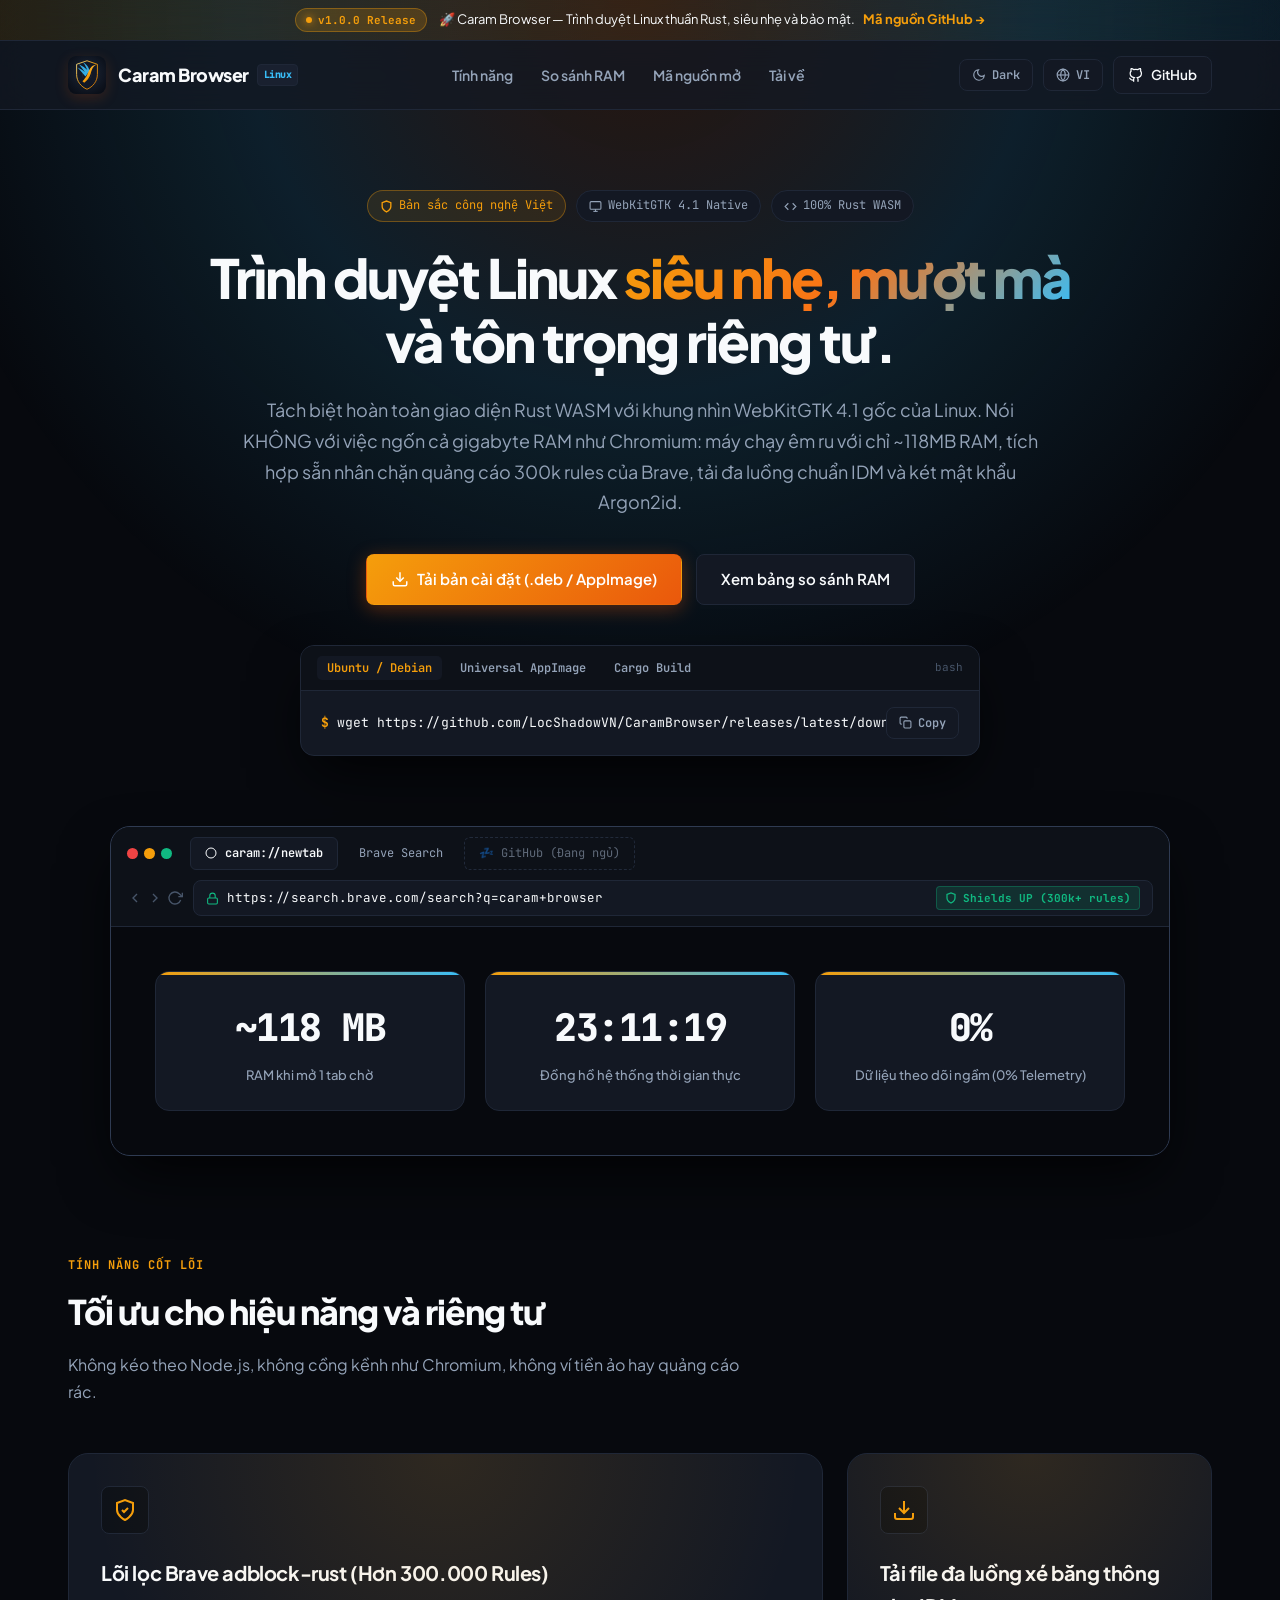
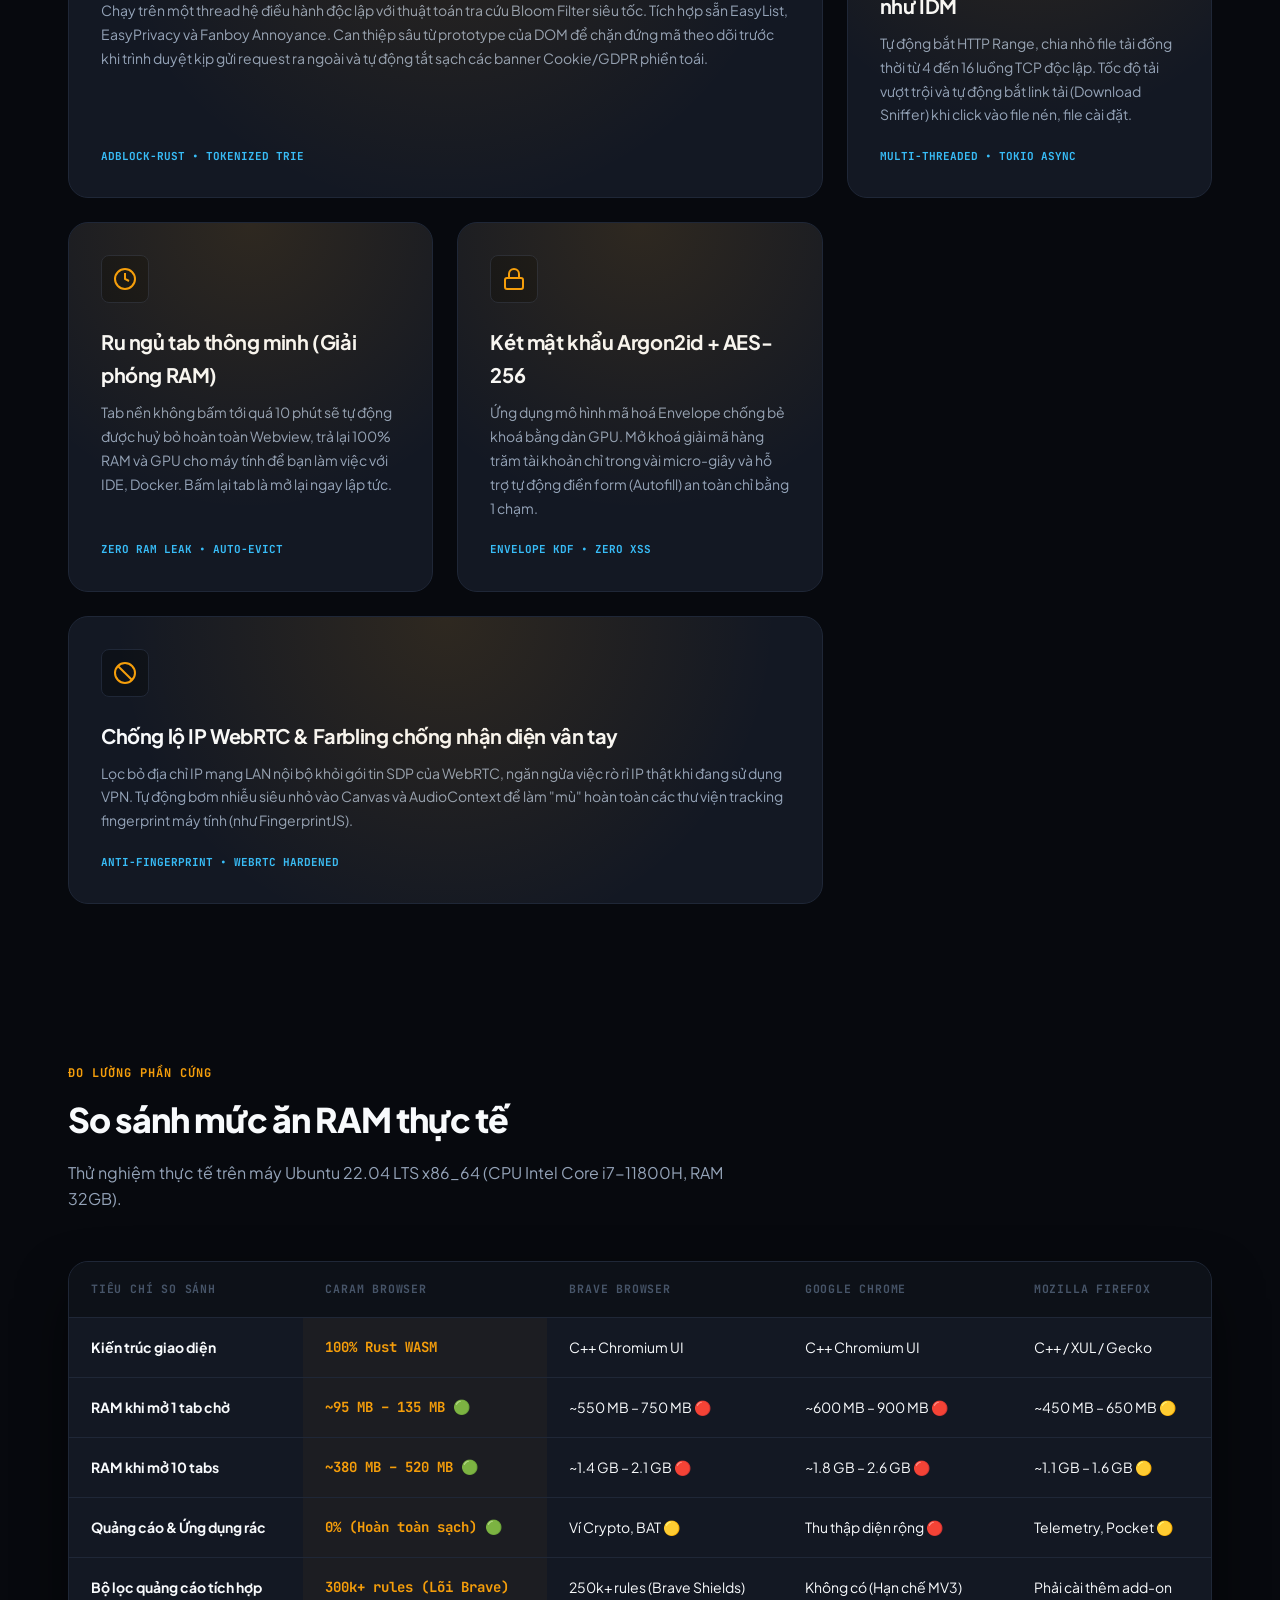
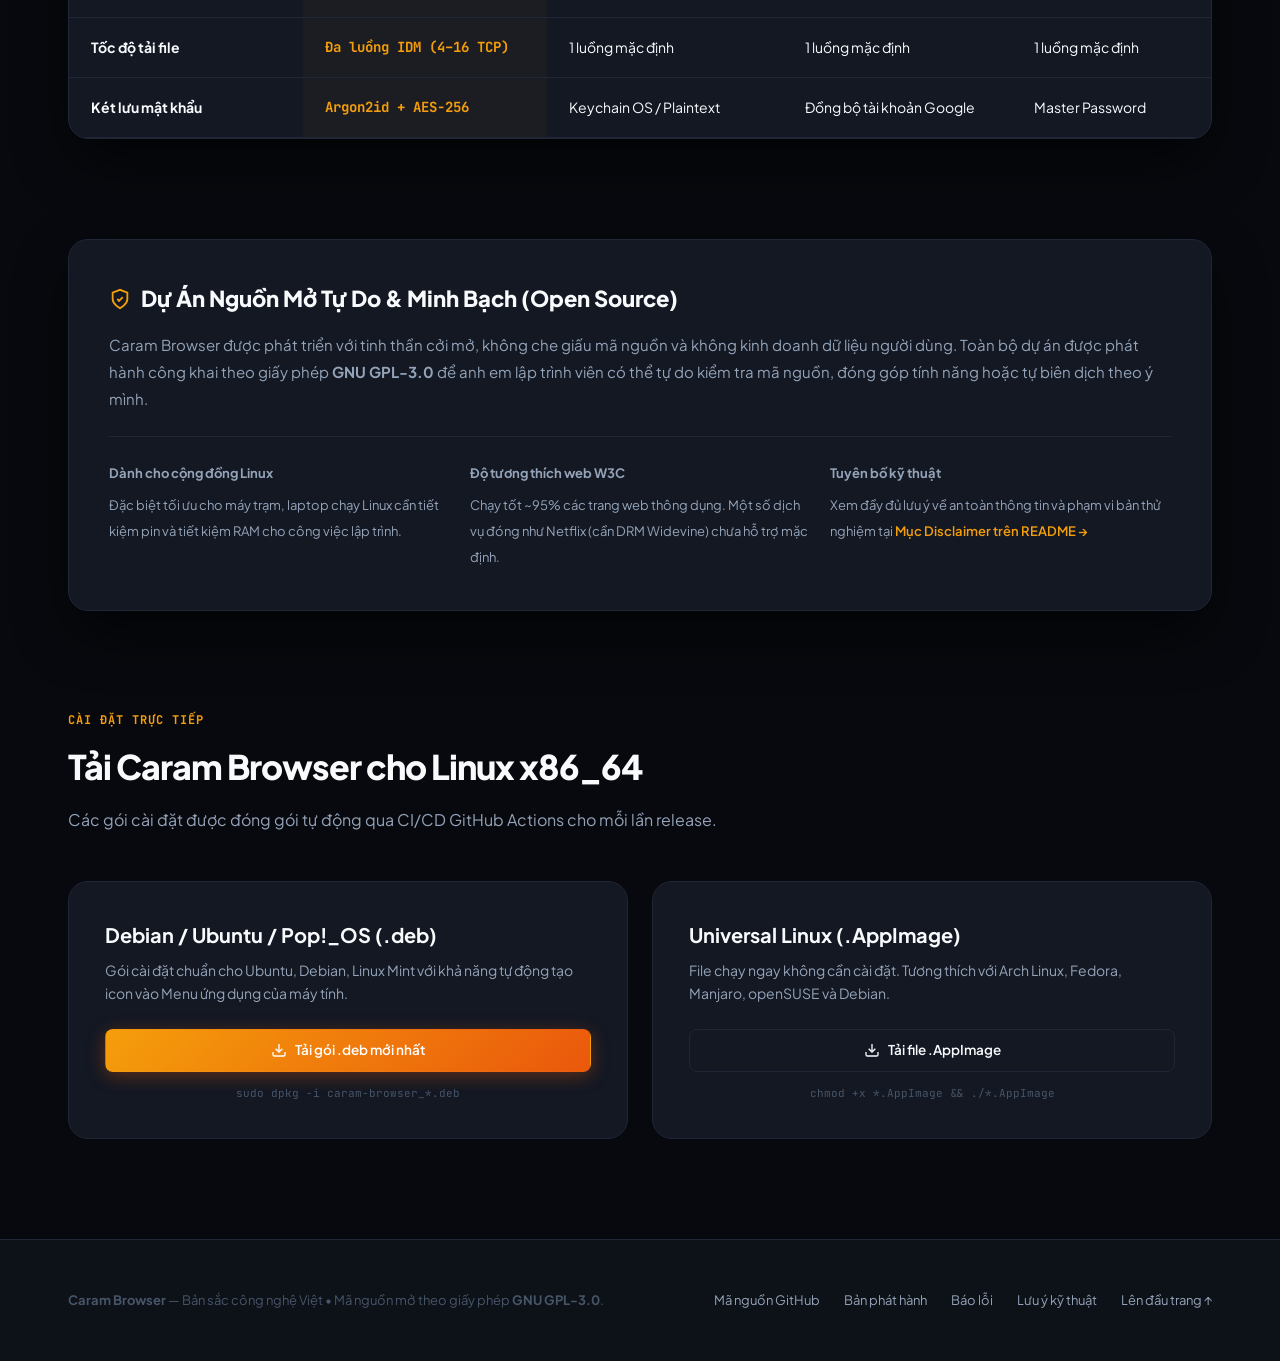
==== commit 29c1bc78: "Update index.html" ====
--- a/docs/index.html
+++ b/docs/index.html
@@ -3,8 +3,8 @@
 <head>
   <meta charset="UTF-8" />
   <meta name="viewport" content="width=device-width, initial-scale=1.0" />
-  <title>Caram Browser — The Ultra-Lean, Memory-Safe Linux Desktop Web Browser</title>
-  <meta name="description" content="An ultra-lightweight Linux browser engineered with Tauri v2, WebKitGTK 4.1, and 100% Rust WASM. Integrated Brave adblock-rust, IDM-style downloader, and Argon2id Vault." />
+  <title>Caram Browser — Trình Duyệt Desktop Siêu Nhẹ Cho Linux</title>
+  <meta name="description" content="Trình duyệt desktop Linux viết 100% bằng Rust và WebKitGTK 4.1. Nhẹ máy, không ngốn RAM, tích hợp sẵn chặn quảng cáo Brave 300k rules và tải file đa luồng kiểu IDM." />
 
   <!-- Google Fonts: Plus Jakarta Sans & JetBrains Mono -->
   <link rel="preconnect" href="https://fonts.googleapis.com">
@@ -13,27 +13,24 @@
 
   <style>
     /* ==========================================================================
-       DESIGN SYSTEM & CSS CUSTOM PROPERTIES
+       DESIGN SYSTEM & THEME PALETTES
        ========================================================================== */
     :root {
       --font-sans: 'Plus Jakarta Sans', -apple-system, BlinkMacSystemFont, 'Segoe UI', Roboto, sans-serif;
       --font-mono: 'JetBrains Mono', ui-monospace, monospace;
 
-      /* Shared Brand Accents */
       --brand-amber: #f59e0b;
       --brand-bronze: #d97706;
       --brand-caramel: #ea580c;
       --cyan-core: #38bdf8;
       --emerald-shield: #10b981;
-      --danger: #ef4444;
 
       --radius-sm: 8px;
       --radius-md: 14px;
       --radius-lg: 20px;
-      --radius-xl: 28px;
-    }
-
-    /* DARK THEME (Titanium & Deep Lacquer) */
+    }
+
+    /* DARK THEME */
     html[data-theme="dark"] {
       --bg: #07090e;
       --bg-subtle: #0d1118;
@@ -54,7 +51,7 @@
       --card-shine: radial-gradient(circle at 50% 0%, rgba(245, 158, 11, 0.12), transparent 70%);
     }
 
-    /* LIGHT THEME (Titanium Sand & Crisp White) */
+    /* LIGHT THEME */
     html[data-theme="light"] {
       --bg: #f8fafc;
       --bg-subtle: #f1f5f9;
@@ -71,17 +68,14 @@
 
       --glow-caramel: rgba(245, 158, 11, 0.15);
       --glow-cyan: rgba(2, 132, 199, 0.1);
-      --shadow-ambient: 0 20px 48px -10px rgba(15, 23, 42, 0.1);
+      --shadow-ambient: 0 20px 48px -10px rgba(15, 23, 42, 0.08);
       --card-shine: radial-gradient(circle at 50% 0%, rgba(245, 158, 11, 0.08), transparent 70%);
     }
 
-    /* Zero-JS Bilingual Visibility Rules */
+    /* Language toggling rules */
     html[data-lang="vi"] .lang-en { display: none !important; }
     html[data-lang="en"] .lang-vi { display: none !important; }
 
-    /* ==========================================================================
-       GLOBAL BASE RESETS
-       ========================================================================== */
     *, *::before, *::after {
       box-sizing: border-box;
       margin: 0;
@@ -97,10 +91,10 @@
       background-color: var(--bg);
       color: var(--text);
       font-family: var(--font-sans);
-      line-height: 1.6;
+      line-height: 1.65;
       -webkit-font-smoothing: antialiased;
       overflow-x: hidden;
-      transition: background-color 0.3s cubic-bezier(0.16, 1, 0.3, 1), color 0.3s ease;
+      transition: background-color 0.3s ease, color 0.3s ease;
     }
 
     .container {
@@ -111,7 +105,6 @@
       z-index: 2;
     }
 
-    /* Ambient Background Mesh */
     .bg-mesh {
       position: fixed;
       top: 0;
@@ -125,14 +118,12 @@
       opacity: 0.85;
     }
 
-    /* ==========================================================================
-       HEADER & NAVIGATION BAR
-       ========================================================================== */
+    /* Top Release Announcement Banner */
     .top-banner {
-      background: linear-gradient(90deg, rgba(245, 158, 11, 0.15) 0%, rgba(56, 189, 248, 0.08) 100%);
+      background: linear-gradient(90deg, rgba(245, 158, 11, 0.12) 0%, rgba(56, 189, 248, 0.08) 100%);
       border-bottom: 1px solid var(--border);
       padding: 8px 16px;
-      font-size: 12.5px;
+      font-size: 13px;
       display: flex;
       justify-content: center;
       align-items: center;
@@ -171,6 +162,7 @@
       50% { opacity: 0.4; transform: scale(0.8); }
     }
 
+    /* Sticky Navbar */
     nav {
       position: sticky;
       top: 37px;
@@ -178,7 +170,6 @@
       background: var(--surface-glass);
       backdrop-filter: blur(20px);
       border-bottom: 1px solid var(--border);
-      transition: all 0.25s ease;
     }
 
     .nav-inner {
@@ -205,10 +196,6 @@
       align-items: center;
       justify-content: center;
       box-shadow: 0 4px 14px var(--glow-caramel);
-      transition: transform 0.2s ease;
-    }
-    .brand-group:hover .brand-icon-wrap {
-      transform: scale(1.05) rotate(-2deg);
     }
 
     .brand-title {
@@ -309,9 +296,7 @@
       transform: translateY(-1px);
     }
 
-    /* ==========================================================================
-       HERO SECTION
-       ========================================================================== */
+    /* Hero Section */
     .hero {
       padding: 80px 0 60px;
       text-align: center;
@@ -344,12 +329,12 @@
     }
 
     h1.hero-title {
-      font-size: 56px;
+      font-size: 54px;
       font-weight: 800;
       letter-spacing: -2px;
-      line-height: 1.15;
+      line-height: 1.18;
       margin-bottom: 22px;
-      max-width: 900px;
+      max-width: 920px;
       margin-left: auto;
       margin-right: auto;
     }
@@ -363,7 +348,7 @@
     .hero-desc {
       font-size: 18px;
       color: var(--text-muted);
-      max-width: 780px;
+      max-width: 800px;
       margin: 0 auto 36px;
       line-height: 1.7;
     }
@@ -376,7 +361,7 @@
       margin-bottom: 40px;
     }
 
-    /* Interactive Terminal Box with Multi-Platform Tabs */
+    /* Terminal Quick Box */
     .terminal-box {
       max-width: 680px;
       margin: 0 auto 70px;
@@ -412,12 +397,10 @@
       padding: 4px 10px;
       border-radius: 5px;
       cursor: pointer;
-      transition: all 0.15s ease;
     }
     .term-tab-btn.active {
       background: var(--surface);
       color: var(--brand-amber);
-      box-shadow: 0 2px 6px rgba(0,0,0,0.2);
     }
 
     .terminal-body {
@@ -437,18 +420,14 @@
     }
     .terminal-code .prompt {
       color: var(--brand-amber);
-      user-select: none;
       margin-right: 8px;
       font-weight: bold;
     }
 
-    /* ==========================================================================
-       REAL SPECIMEN BROWSER MOCKUP
-       ========================================================================== */
+    /* Mockup */
     .mockup-wrap {
       max-width: 1060px;
       margin: 0 auto;
-      perspective: 1000px;
     }
 
     .browser-frame {
@@ -456,8 +435,7 @@
       border: 1px solid var(--border-strong);
       border-radius: var(--radius-lg);
       overflow: hidden;
-      box-shadow: var(--shadow-ambient), 0 0 0 1px rgba(255, 255, 255, 0.05);
-      transition: transform 0.3s ease;
+      box-shadow: var(--shadow-ambient);
     }
 
     .frame-chrome {
@@ -498,8 +476,6 @@
       display: flex;
       align-items: center;
       gap: 8px;
-      cursor: pointer;
-      transition: all 0.15s ease;
     }
     .mock-tab.active {
       background: var(--surface);
@@ -559,7 +535,6 @@
       display: grid;
       grid-template-columns: repeat(3, 1fr);
       gap: 20px;
-      min-height: 260px;
     }
 
     .metric-card {
@@ -581,7 +556,6 @@
       right: 0;
       height: 3px;
       background: linear-gradient(90deg, var(--brand-amber), var(--cyan-core));
-      opacity: 0.8;
     }
     .metric-card .num {
       font-family: var(--font-mono);
@@ -597,9 +571,7 @@
       font-weight: 500;
     }
 
-    /* ==========================================================================
-       BENTO GRID: CORE SUBSYSTEMS
-       ========================================================================== */
+    /* Bento Grid */
     .section-title-wrap {
       margin-bottom: 48px;
     }
@@ -642,7 +614,6 @@
       flex-direction: column;
       justify-content: space-between;
       transition: all 0.25s ease;
-      box-shadow: 0 4px 20px rgba(0,0,0,0.04);
     }
     .bento-item::before {
       content: '';
@@ -656,7 +627,6 @@
       border-color: var(--border-strong);
       box-shadow: var(--shadow-ambient);
     }
-
     .bento-item.span-2 {
       grid-column: span 2;
     }
@@ -694,9 +664,7 @@
       margin-top: 20px;
     }
 
-    /* ==========================================================================
-       INTERACTIVE BENCHMARKS TABLE
-       ========================================================================== */
+    /* Benchmarks */
     .benchmarks-section {
       padding: 60px 0 100px;
     }
@@ -737,20 +705,17 @@
       font-weight: 700;
     }
 
-    /* ==========================================================================
-       SECURITY & MVP DISCLAIMER
-       ========================================================================== */
-    .disclaimer-wrap {
+    /* Open Source & Transparency Section (Replaces Scary Disclaimer) */
+    .transparency-wrap {
       background: var(--surface);
-      border: 1px solid rgba(245, 158, 11, 0.3);
+      border: 1px solid var(--border);
       border-radius: var(--radius-lg);
       padding: 40px;
       margin-bottom: 100px;
       box-shadow: var(--shadow-ambient);
-      position: relative;
-    }
-
-    .disclaimer-wrap h3 {
+    }
+
+    .transparency-wrap h3 {
       font-size: 22px;
       font-weight: 800;
       margin-bottom: 14px;
@@ -759,14 +724,14 @@
       gap: 10px;
     }
 
-    .disclaimer-p {
+    .transparency-p {
       color: var(--text-muted);
-      font-size: 14.5px;
+      font-size: 15px;
       line-height: 1.8;
-      margin-bottom: 20px;
-    }
-
-    .disclaimer-grid {
+      margin-bottom: 24px;
+    }
+
+    .transparency-grid {
       display: grid;
       grid-template-columns: repeat(3, 1fr);
       gap: 20px;
@@ -774,20 +739,19 @@
       border-top: 1px solid var(--border);
     }
 
-    .disc-col strong {
+    .trans-col strong {
       display: block;
       color: var(--text);
-      font-size: 14px;
+      font-size: 14.5px;
       margin-bottom: 6px;
     }
-    .disc-col span {
+    .trans-col span {
       font-size: 13px;
       color: var(--text-muted);
-    }
-
-    /* ==========================================================================
-       DOWNLOADS SECTION
-       ========================================================================== */
+      line-height: 1.6;
+    }
+
+    /* Downloads */
     .downloads-wrap {
       display: grid;
       grid-template-columns: repeat(2, 1fr);
@@ -821,9 +785,7 @@
       margin-bottom: 24px;
     }
 
-    /* ==========================================================================
-       FOOTER
-       ========================================================================== */
+    /* Footer */
     footer {
       border-top: 1px solid var(--border);
       padding: 50px 0;
@@ -845,16 +807,14 @@
     .footer-links a {
       color: var(--text-muted);
       text-decoration: none;
-      transition: color 0.15s ease;
     }
     .footer-links a:hover {
       color: var(--text);
     }
 
-    /* Responsive */
     @media (max-width: 900px) {
-      h1.hero-title { font-size: 38px; letter-spacing: -1px; }
-      .bento-grid, .downloads-wrap, .frame-content, .disclaimer-grid { grid-template-columns: 1fr; }
+      h1.hero-title { font-size: 38px; }
+      .bento-grid, .downloads-wrap, .frame-content, .transparency-grid { grid-template-columns: 1fr; }
       .bento-item.span-2 { grid-column: span 1; }
       .nav-links { display: none; }
       .footer-inner { flex-direction: column; gap: 20px; text-align: center; }
@@ -863,26 +823,25 @@
 </head>
 <body>
 
-  <!-- Ambient Glow -->
   <div class="bg-mesh"></div>
 
-  <!-- 1. Top Advisory Banner -->
+  <!-- Top Release Announcement Banner -->
   <div class="top-banner">
     <div class="status-badge">
       <span class="status-dot"></span>
-      <span>MVP v1.0.0</span>
+      <span>v1.0.0 Release</span>
     </div>
     <span class="lang-vi">
-      Caram Browser là dự án mã nguồn mở thử nghiệm (100% Rust & WebKitGTK).
-      <a href="#disclaimer" style="color:var(--brand-amber); font-weight:700; text-decoration:none; margin-left:6px;">Tuyên bố an toàn &rarr;</a>
+      🚀 Caram Browser — Trình duyệt Linux thuần Rust, siêu nhẹ và bảo mật.
+      <a href="https://github.com/LocShadowVN/CaramBrowser" target="_blank" style="color:var(--brand-amber); font-weight:700; text-decoration:none; margin-left:6px;">Mã nguồn GitHub &rarr;</a>
     </span>
     <span class="lang-en">
-      Caram Browser is an experimental prototype co-engineered with AI models.
-      <a href="#disclaimer" style="color:var(--brand-amber); font-weight:700; text-decoration:none; margin-left:6px;">Security advisory &rarr;</a>
+      🚀 Caram Browser — Ultra-lean, memory-safe desktop browser for Linux.
+      <a href="https://github.com/LocShadowVN/CaramBrowser" target="_blank" style="color:var(--brand-amber); font-weight:700; text-decoration:none; margin-left:6px;">Source on GitHub &rarr;</a>
     </span>
   </div>
 
-  <!-- 2. Sticky Navbar -->
+  <!-- Sticky Navbar -->
   <nav>
     <div class="container nav-inner">
       <a href="#" class="brand-group">
@@ -914,21 +873,19 @@
       </a>
 
       <ul class="nav-links">
-        <li><a href="#features"><span class="lang-vi">Tính Năng</span><span class="lang-en">Subsystems</span></a></li>
-        <li><a href="#comparison"><span class="lang-vi">So Sánh</span><span class="lang-en">Benchmarks</span></a></li>
-        <li><a href="#disclaimer"><span class="lang-vi">Bảo Mật</span><span class="lang-en">Security</span></a></li>
-        <li><a href="#downloads"><span class="lang-vi">Cài Đặt</span><span class="lang-en">Downloads</span></a></li>
+        <li><a href="#features"><span class="lang-vi">Tính năng</span><span class="lang-en">Subsystems</span></a></li>
+        <li><a href="#comparison"><span class="lang-vi">So sánh RAM</span><span class="lang-en">Benchmarks</span></a></li>
+        <li><a href="#transparency"><span class="lang-vi">Mã nguồn mở</span><span class="lang-en">Open Source</span></a></li>
+        <li><a href="#downloads"><span class="lang-vi">Tải về</span><span class="lang-en">Downloads</span></a></li>
       </ul>
 
       <div class="nav-actions">
-        <!-- Theme Toggle -->
-        <button class="ctrl-pill" id="btn-theme" title="Toggle Theme (Dark/Light)">
+        <button class="ctrl-pill" id="btn-theme" title="Chuyển giao diện sáng/tối">
           <svg id="icon-moon" viewBox="0 0 24 24" width="14" height="14" stroke="currentColor" stroke-width="2" fill="none"><path d="M21 12.79A9 9 0 1 1 11.21 3 7 7 0 0 0 21 12.79z"></path></svg>
           <svg id="icon-sun" style="display:none;" viewBox="0 0 24 24" width="14" height="14" stroke="currentColor" stroke-width="2" fill="none"><circle cx="12" cy="12" r="5"></circle><line x1="12" y1="1" x2="12" y2="3"></line><line x1="12" y1="21" x2="12" y2="23"></line><line x1="4.22" y1="4.22" x2="5.64" y2="5.64"></line><line x1="18.36" y1="18.36" x2="19.78" y2="19.78"></line><line x1="1" y1="12" x2="3" y2="12"></line><line x1="21" y1="12" x2="23" y2="12"></line><line x1="4.22" y1="19.78" x2="5.64" y2="18.36"></line><line x1="18.36" y1="5.64" x2="19.78" y2="4.22"></line></svg>
           <span id="theme-label">Dark</span>
         </button>
 
-        <!-- Language Toggle -->
         <button class="ctrl-pill" id="btn-lang" title="Switch Language">
           <svg viewBox="0 0 24 24" width="14" height="14" stroke="currentColor" stroke-width="2" fill="none"><circle cx="12" cy="12" r="10"></circle><line x1="2" y1="12" x2="22" y2="12"></line><path d="M12 2a15.3 15.3 0 0 1 4 10 15.3 15.3 0 0 1-4 10 15.3 15.3 0 0 1-4-10 15.3 15.3 0 0 1 4-10z"></path></svg>
           <span id="lang-label">VI</span>
@@ -942,7 +899,7 @@
     </div>
   </nav>
 
-  <!-- 3. Hero Section -->
+  <!-- Hero Section -->
   <section class="hero">
     <div class="container">
       <div class="hero-badges">
@@ -962,13 +919,13 @@
       </div>
 
       <h1 class="hero-title">
-        <span class="lang-vi">Trình duyệt Desktop <span class="gradient-text">Siêu Nhẹ & Tôn Trọng Riêng Tư</span> Cho Linux.</span>
+        <span class="lang-vi">Trình duyệt Linux <span class="gradient-text">siêu nhẹ, mượt mà</span> và tôn trọng riêng tư.</span>
         <span class="lang-en">The Ultra-Lean, <span class="gradient-text">Memory-Safe Browser</span> For Linux Workstations.</span>
       </h1>
 
       <p class="hero-desc">
         <span class="lang-vi">
-          Tách biệt hoàn toàn tầng giao diện Rust WASM khỏi các khung nhìn WebKitGTK 4.1 gốc của Linux. Caram giải phóng máy tính của bạn khỏi sự nặng nề của Chromium: chỉ ăn ~118MB RAM, tích hợp sẵn nhân chặn quảng cáo 300.000 rules của Brave, tải đa luồng chuẩn IDM và két mật khẩu Argon2id.
+          Tách biệt hoàn toàn giao diện Rust WASM với khung nhìn WebKitGTK 4.1 gốc của Linux. Nói KHÔNG với việc ngốn cả gigabyte RAM như Chromium: máy chạy êm ru với chỉ ~118MB RAM, tích hợp sẵn nhân chặn quảng cáo 300k rules của Brave, tải đa luồng chuẩn IDM và két mật khẩu Argon2id.
         </span>
         <span class="lang-en">
           Engineered by decoupling a reactive Rust WebAssembly UI from native Linux WebKitGTK 4.1 viewports. Caram eliminates Chromium's 800MB RAM overhead: baseline ~118MB memory footprint, 300k+ Brave filter rules, IDM-style multithread downloader, and an Argon2id Vault.
@@ -978,11 +935,11 @@
       <div class="hero-actions">
         <a href="#downloads" class="btn btn-primary" style="padding: 12px 24px; font-size: 15px;">
           <svg viewBox="0 0 24 24" width="18" height="18" stroke="currentColor" stroke-width="2" fill="none"><path d="M21 15v4a2 2 0 0 1-2 2H5a2 2 0 0 1-2-2v-4"></path><polyline points="7 10 12 15 17 10"></polyline><line x1="12" y1="15" x2="12" y2="3"></line></svg>
-          <span class="lang-vi">Tải bản cài đặt v1.0.0</span>
+          <span class="lang-vi">Tải bản cài đặt (.deb / AppImage)</span>
           <span class="lang-en">Download Binary v1.0.0</span>
         </a>
         <a href="#comparison" class="btn btn-ghost" style="padding: 12px 24px; font-size: 15px;">
-          <span class="lang-vi">Xem bảng đo benchmark</span>
+          <span class="lang-vi">Xem bảng so sánh RAM</span>
           <span class="lang-en">Empirical Benchmarks</span>
         </a>
       </div>
@@ -1008,7 +965,7 @@
         </div>
       </div>
 
-      <!-- Browser Specimen Window Mockup -->
+      <!-- Browser Specimen Mockup -->
       <div class="mockup-wrap">
         <div class="browser-frame">
           <div class="frame-chrome">
@@ -1025,8 +982,8 @@
               <div class="mock-tab">
                 <span>Brave Search</span>
               </div>
-              <div class="mock-tab snoozed" title="Tab snoozed to reclaim RAM">
-                <span>💤 GitHub (Snoozed)</span>
+              <div class="mock-tab snoozed" title="Tab tự động ru ngủ giải phóng RAM">
+                <span>💤 GitHub (Đang ngủ)</span>
               </div>
             </div>
 
@@ -1044,7 +1001,7 @@
                 </div>
                 <div class="badge-shield-live">
                   <svg viewBox="0 0 24 24" width="12" height="12" stroke="currentColor" stroke-width="2.5" fill="none"><path d="M12 22s8-4 8-10V5l-8-3-8 3v7c0 6 8 10 8 10z"></path></svg>
-                  <span>300k+ Shield Active</span>
+                  <span>Shields UP (300k+ rules)</span>
                 </div>
               </div>
             </div>
@@ -1054,7 +1011,7 @@
             <div class="metric-card">
               <div class="num">~118 MB</div>
               <div class="label">
-                <span class="lang-vi">RAM khi mở tab chờ (Baseline RAM)</span>
+                <span class="lang-vi">RAM khi mở 1 tab chờ</span>
                 <span class="lang-en">Baseline Memory (1 Active Tab)</span>
               </div>
             </div>
@@ -1066,10 +1023,10 @@
               </div>
             </div>
             <div class="metric-card">
-              <div class="num">0.00 ms</div>
+              <div class="num">0%</div>
               <div class="label">
                 <span class="lang-vi">Dữ liệu theo dõi ngầm (0% Telemetry)</span>
-                <span class="lang-en">Telemetry Ping Overhead</span>
+                <span class="lang-en">Telemetry Overhead</span>
               </div>
             </div>
           </div>
@@ -1078,15 +1035,15 @@
     </div>
   </section>
 
-  <!-- 4. Bento Grid: Core Technical Subsystems -->
+  <!-- Bento Grid: Tính năng trọng tâm -->
   <section class="container" id="features" style="padding-top:40px;">
     <div class="section-title-wrap">
       <div class="section-eyebrow">
-        <span class="lang-vi">Phân Hệ Kỹ Thuật</span>
+        <span class="lang-vi">Tính năng cốt lõi</span>
         <span class="lang-en">Engineered Subsystems</span>
       </div>
       <h2 class="section-heading">
-        <span class="lang-vi">Vũ Khí Riêng Tư & Hiệu Năng Tối Thượng</span>
+        <span class="lang-vi">Tối ưu cho hiệu năng và riêng tư</span>
         <span class="lang-en">Hardened Privacy Primitives & Speed</span>
       </h2>
       <p class="section-sub">
@@ -1103,12 +1060,12 @@
             <svg viewBox="0 0 24 24" width="24" height="24" stroke="currentColor" stroke-width="2" fill="none"><path d="M12 22s8-4 8-10V5l-8-3-8 3v7c0 6 8 10 8 10z"></path><path d="m9 12 2 2 4-4"></path></svg>
           </div>
           <h3>
-            <span class="lang-vi">Lõi Lọc Brave adblock-rust (Hơn 300.000 Rules)</span>
+            <span class="lang-vi">Lõi lọc Brave adblock-rust (Hơn 300.000 Rules)</span>
             <span class="lang-en">Brave adblock-rust Core (300k+ Rules)</span>
           </h3>
           <p>
             <span class="lang-vi">
-              Vận hành trên một luồng hệ điều hành độc lập sử dụng cấu trúc Bloom filter trie cực nhanh. Nạp sẵn các danh sách nổi tiếng: EasyList, EasyPrivacy và Fanboy's Annoyance. Can thiệp sâu từ prototype của DOM (`HTMLScriptElement`, `WebSocket`, `sendBeacon`) để triệt hạ quảng cáo và tự diệt banner Cookie/GDPR.
+              Chạy trên một thread hệ điều hành độc lập với thuật toán tra cứu Bloom Filter siêu tốc. Tích hợp sẵn EasyList, EasyPrivacy và Fanboy Annoyance. Can thiệp sâu từ prototype của DOM để chặn đứng mã theo dõi trước khi trình duyệt kịp gửi request ra ngoài và tự động tắt sạch các banner Cookie/GDPR phiền toái.
             </span>
             <span class="lang-en">
               Runs on an isolated OS worker thread hosting Brave Software's official engine. Precompiled with EasyList, EasyPrivacy, and Fanboy's Annoyance. Deep DOM prototype hooks intercept trackers before raw requests dispatch, automatically defusing cookie consent dialogs.
@@ -1125,12 +1082,12 @@
             <svg viewBox="0 0 24 24" width="24" height="24" stroke="currentColor" stroke-width="2" fill="none"><path d="M21 15v4a2 2 0 0 1-2 2H5a2 2 0 0 1-2-2v-4"></path><polyline points="7 10 12 15 17 10"></polyline><line x1="12" y1="15" x2="12" y2="3"></line></svg>
           </div>
           <h3>
-            <span class="lang-vi">Bộ Tải Đa Luồng Kiểu IDM</span>
+            <span class="lang-vi">Tải file đa luồng xé băng thông như IDM</span>
             <span class="lang-en">IDM-Style Chunked Downloader</span>
           </h3>
           <p>
             <span class="lang-vi">
-              Tự động bắt Range byte, chia nhỏ file tải song song từ 4 đến 16 luồng TCP độc lập. Tối đa hóa băng thông và tự động ghép file an toàn (chống lỗi Path Traversal).
+              Tự động bắt HTTP Range, chia nhỏ file tải đồng thời từ 4 đến 16 luồng TCP độc lập. Tốc độ tải vượt trội và tự động bắt link tải (Download Sniffer) khi click vào file nén, file cài đặt.
             </span>
             <span class="lang-en">
               Forks payloads across 4 to 16 concurrent TCP threads via HTTP Range headers. Maximizes line throughput with sanitized directory sink writes.
@@ -1147,12 +1104,12 @@
             <svg viewBox="0 0 24 24" width="24" height="24" stroke="currentColor" stroke-width="2" fill="none"><circle cx="12" cy="12" r="10"></circle><polyline points="12 6 12 12 16 14"></polyline></svg>
           </div>
           <h3>
-            <span class="lang-vi">Ru Ngủ Tab Thông Minh (RAM Purge)</span>
+            <span class="lang-vi">Ru ngủ tab thông minh (Giải phóng RAM)</span>
             <span class="lang-en">Smart Tab Memory Snoozer</span>
           </h3>
           <p>
             <span class="lang-vi">
-              Tab nền không dùng quá 10 phút sẽ được tự động huỷ bỏ hoàn toàn Webview, trả lại 100% dung lượng RAM và GPU cho máy tính. Bấm lại tab để đánh thức tức thì.
+              Tab nền không bấm tới quá 10 phút sẽ tự động được huỷ bỏ hoàn toàn Webview, trả lại 100% RAM và GPU cho máy tính để bạn làm việc với IDE, Docker. Bấm lại tab là mở lại ngay lập tức.
             </span>
             <span class="lang-en">
               Background tabs inactive for &gt;10 minutes have their native WebKit viewports cleanly destroyed, returning 100% of DOM and GPU memory to the OS.
@@ -1169,12 +1126,12 @@
             <svg viewBox="0 0 24 24" width="24" height="24" stroke="currentColor" stroke-width="2" fill="none"><rect x="3" y="11" width="18" height="11" rx="2" ry="2"></rect><path d="M7 11V7a5 5 0 0 1 10 0v4"></path></svg>
           </div>
           <h3>
-            <span class="lang-vi">Két Mật Khẩu Argon2id + AES-256</span>
+            <span class="lang-vi">Két mật khẩu Argon2id + AES-256</span>
             <span class="lang-en">Argon2id + AES-256-GCM Vault</span>
           </h3>
           <p>
             <span class="lang-vi">
-              Áp dụng mô hình dẫn xuất khoá Envelope Encryption chống bẻ khóa GPU. Mở khóa giải mã 100 tài khoản trong vài micro-giây và hỗ trợ tự động điền form (Autofill) 1 chạm.
+              Ứng dụng mô hình mã hoá Envelope chống bẻ khoá bằng dàn GPU. Mở khoá giải mã hàng trăm tài khoản chỉ trong vài micro-giây và hỗ trợ tự động điền form (Autofill) an toàn chỉ bằng 1 chạm.
             </span>
             <span class="lang-en">
               Envelope encryption model utilizing memory-hard Argon2id key derivation and authenticated AES-256-GCM. Features 1-click safe DOM autofill injection.
@@ -1191,12 +1148,12 @@
             <svg viewBox="0 0 24 24" width="24" height="24" stroke="currentColor" stroke-width="2" fill="none"><circle cx="12" cy="12" r="10"></circle><line x1="4.93" y1="4.93" x2="19.07" y2="19.07"></line></svg>
           </div>
           <h3>
-            <span class="lang-vi">Chống Rò Rỉ IP WebRTC & Farbling Chống Nhận Diện Vân Tay</span>
+            <span class="lang-vi">Chống lộ IP WebRTC & Farbling chống nhận diện vân tay</span>
             <span class="lang-en">WebRTC Leak Shield & Brave Farbling Emulation</span>
           </h3>
           <p>
             <span class="lang-vi">
-              Can thiệp vào `RTCPeerConnection` để loại bỏ toàn bộ địa chỉ IP mạng LAN nội bộ khỏi gói tin SDP, chống rò rỉ IP thật khi bật VPN. Bơm nhiễu ngẫu nhiên vi mô vào Canvas và AudioContext để làm "mù" hoàn toàn các thư viện tracking fingerprint máy tính (FingerprintJS).
+              Lọc bỏ địa chỉ IP mạng LAN nội bộ khỏi gói tin SDP của WebRTC, ngăn ngừa việc rò rỉ IP thật khi đang sử dụng VPN. Tự động bơm nhiễu siêu nhỏ vào Canvas và AudioContext để làm "mù" hoàn toàn các thư viện tracking fingerprint máy tính (như FingerprintJS).
             </span>
             <span class="lang-en">
               Purges local LAN IP candidates from SDP negotiations, sealing real IP leaks behind active VPN tunnels. Farbling injects imperceptible micro-noise into Canvas and AudioBuffer buffers to invalidate browser fingerprinting algorithms.
@@ -1208,20 +1165,20 @@
     </div>
   </section>
 
-  <!-- 5. Empirical Benchmarks Table -->
+  <!-- Interactive Benchmarks Table -->
   <section class="benchmarks-section" id="comparison">
     <div class="container">
       <div class="section-title-wrap">
         <div class="section-eyebrow">
-          <span class="lang-vi">Thực Nghiệm Phần Cứng</span>
+          <span class="lang-vi">Đo lường phần cứng</span>
           <span class="lang-en">Empirical Benchmarks</span>
         </div>
         <h2 class="section-heading">
-          <span class="lang-vi">Bảng So Sánh Với Brave, Chrome & Firefox</span>
+          <span class="lang-vi">So sánh mức ăn RAM thực tế</span>
           <span class="lang-en">Resource Footprint vs. Major Browsers</span>
         </h2>
         <p class="section-sub">
-          <span class="lang-vi">Thực hiện kiểm thử thực tế trên Ubuntu 22.04 LTS x86_64 (CPU Intel Core i7-11800H, 32GB RAM).</span>
+          <span class="lang-vi">Thử nghiệm thực tế trên máy Ubuntu 22.04 LTS x86_64 (CPU Intel Core i7-11800H, RAM 32GB).</span>
           <span class="lang-en">Audited on an x86_64 Ubuntu 22.04 LTS workstation under standard web workloads.</span>
         </p>
       </div>
@@ -1230,7 +1187,7 @@
         <table class="bench-table">
           <thead>
             <tr>
-              <th><span class="lang-vi">Tiêu chí kỹ thuật</span><span class="lang-en">Evaluation Parameter</span></th>
+              <th><span class="lang-vi">Tiêu chí so sánh</span><span class="lang-en">Evaluation Parameter</span></th>
               <th>Caram Browser</th>
               <th>Brave Browser</th>
               <th>Google Chrome</th>
@@ -1268,23 +1225,23 @@
             </tr>
             <tr>
               <td><strong><span class="lang-vi">Bộ lọc quảng cáo tích hợp</span><span class="lang-en">Adblock Engine</span></strong></td>
-              <td class="caram-col">300k+ (adblock-rust)</td>
-              <td>250k+ (Brave Shields)</td>
+              <td class="caram-col">300k+ rules (Lõi Brave)</td>
+              <td>250k+ rules (Brave Shields)</td>
               <td>Không có (Hạn chế MV3)</td>
-              <td>Cài thêm Extension</td>
+              <td>Phải cài thêm add-on</td>
             </tr>
             <tr>
-              <td><strong><span class="lang-vi">Cơ chế tải file</span><span class="lang-en">Download Engine</span></strong></td>
+              <td><strong><span class="lang-vi">Tốc độ tải file</span><span class="lang-en">Download Engine</span></strong></td>
               <td class="caram-col">Đa luồng IDM (4–16 TCP)</td>
               <td>1 luồng mặc định</td>
               <td>1 luồng mặc định</td>
               <td>1 luồng mặc định</td>
             </tr>
             <tr>
-              <td><strong><span class="lang-vi">Bảo mật két mật khẩu</span><span class="lang-en">Vault Security</span></strong></td>
+              <td><strong><span class="lang-vi">Két lưu mật khẩu</span><span class="lang-en">Vault Security</span></strong></td>
               <td class="caram-col">Argon2id + AES-256</td>
               <td>Keychain OS / Plaintext</td>
-              <td>Google Account Sync</td>
+              <td>Đồng bộ tài khoản Google</td>
               <td>Master Password</td>
             </tr>
           </tbody>
@@ -1293,63 +1250,69 @@
     </div>
   </section>
 
-  <!-- 6. Security Advisory & MVP Disclaimer -->
-  <section class="container" id="disclaimer">
-    <div class="disclaimer-wrap">
+  <!-- Open Source & Transparency Section -->
+  <section class="container" id="transparency">
+    <div class="transparency-wrap">
       <h3>
-        <svg viewBox="0 0 24 24" width="22" height="22" stroke="var(--brand-amber)" stroke-width="2" fill="none"><path d="M10.29 3.86L1.82 18a2 2 0 0 0 1.71 3h16.94a2 2 0 0 0 1.71-3L13.71 3.86a2 2 0 0 0-3.42 0z"></path><line x1="12" y1="9" x2="12" y2="13"></line><line x1="12" y1="17" x2="12.01" y2="17"></line></svg>
-        <span class="lang-vi">Cảnh Báo An Toàn & Tuyên Bố Về Bản Thử Nghiệm (MVP)</span>
-        <span class="lang-en">Security Advisory & Minimum Viable Product (MVP) Notice</span>
+        <svg viewBox="0 0 24 24" width="22" height="22" stroke="var(--brand-amber)" stroke-width="2" fill="none"><path d="M12 22s8-4 8-10V5l-8-3-8 3v7c0 6 8 10 8 10z"></path><path d="m9 12 2 2 4-4"></path></svg>
+        <span class="lang-vi">Dự Án Nguồn Mở Tự Do & Minh Bạch (Open Source)</span>
+        <span class="lang-en">Open-Source Transparency & Community Project</span>
       </h3>
 
-      <p class="disclaimer-p">
+      <p class="transparency-p">
         <span class="lang-vi">
-          Caram Browser hiện là một nguyên mẫu công nghệ khả dụng tối thiểu (MVP) được phát triển dưới sự định hướng kiến trúc của con người và hỗ trợ lập trình bởi các mô hình AI tiên tiến. Mã nguồn chưa trải qua quy trình kiểm toán độc lập của các hãng an ninh mạng thương mại và được phát hành theo giấy phép <strong>GNU GPL-3.0</strong> theo nguyên tắc "nguyên trạng" (as-is).
+          Caram Browser được phát triển với tinh thần cởi mở, không che giấu mã nguồn và không kinh doanh dữ liệu người dùng. Toàn bộ dự án được phát hành công khai theo giấy phép <strong>GNU GPL-3.0</strong> để anh em lập trình viên có thể tự do kiểm tra mã nguồn, đóng góp tính năng hoặc tự biên dịch theo ý mình.
         </span>
         <span class="lang-en">
-          Caram Browser is an experimental prototype co-engineered with artificial intelligence under human software architecture steering. This codebase has not yet undergone independent commercial security audits and is distributed under <strong>GNU GPL-3.0</strong> strictly "as is".
+          Caram Browser is built on open-source principles with zero telemetry and transparent engineering. Distributed publicly under the <strong>GNU GPL-3.0</strong> license for developers to freely inspect, compile, audit, and contribute.
         </span>
       </p>
 
-      <div class="disclaimer-grid">
-        <div class="disc-col">
-          <strong><span class="lang-vi">Mục đích sử dụng</span><span class="lang-en">Target Workloads</span></strong>
+      <div class="transparency-grid">
+        <div class="trans-col">
+          <strong><span class="lang-vi">Dành cho cộng đồng Linux</span><span class="lang-en">Engineered for Linux</span></strong>
           <span>
-            <span class="lang-vi">Hoàn hảo cho lập trình viên, đọc tài liệu, lướt web tốc độ cao và tiết kiệm pin trên laptop Linux.</span>
-            <span class="lang-en">Ideal for developers, system documentation research, and battery-efficient Linux workstation browsing.</span>
+            <span class="lang-vi">Đặc biệt tối ưu cho máy trạm, laptop chạy Linux cần tiết kiệm pin và tiết kiệm RAM cho công việc lập trình.</span>
+            <span class="lang-en">Optimized for Linux developers and workstations seeking distraction-free browsing without RAM bloat.</span>
           </span>
         </div>
-        <div class="disc-col">
-          <strong><span class="lang-vi">Hạn chế tương thích</span><span class="lang-en">Known Limitations</span></strong>
+        <div class="trans-col">
+          <strong><span class="lang-vi">Độ tương thích web W3C</span><span class="lang-en">W3C Compatibility</span></strong>
           <span>
-            <span class="lang-vi">Dùng WebKitGTK 4.1. Phim bản quyền DRM (Netflix) và tính năng xóa phông camera của Google Meet chưa hỗ trợ.</span>
-            <span class="lang-en">Proprietary Widevine DRM (Netflix) and Chromium-only Google Meet background blur pipelines are unsupported.</span>
+            <span class="lang-vi">Chạy tốt ~95% các trang web thông dụng. Một số dịch vụ đóng như Netflix (cần DRM Widevine) chưa hỗ trợ mặc định.</span>
+            <span class="lang-en">Supports ~95% of standard web applications natively. DRM-locked media (Netflix) is unsupported by default.</span>
           </span>
         </div>
-        <div class="disc-col">
-          <strong><span class="lang-vi">Mã nguồn mở tự do</span><span class="lang-en">100% Open-Source</span></strong>
+        <div class="trans-col">
+          <strong><span class="lang-vi">Tuyên bố kỹ thuật</span><span class="lang-en">Technical Notes</span></strong>
           <span>
-            <span class="lang-vi">Bảo vệ quyền riêng tư tuyệt đối. Toàn bộ mã nguồn mở công khai, tự do kiểm tra và biên dịch.</span>
-            <span class="lang-en">Licensed under GNU GPLv3. Complete freedom to inspect, compile, audit, and contribute to the repository.</span>
+            <span class="lang-vi">
+              Xem đầy đủ lưu ý về an toàn thông tin và phạm vi bản thử nghiệm tại
+              <a href="https://github.com/LocShadowVN/CaramBrowser#7-lưu-ý-kỹ-thuật--tuyên-bố-miễn-trừ" target="_blank" style="color:var(--brand-amber); font-weight:600; text-decoration:none;">Mục Disclaimer trên README &rarr;</a>
+            </span>
+            <span class="lang-en">
+              Read complete technical and evaluation disclosures in the
+              <a href="https://github.com/LocShadowVN/CaramBrowser#7-security-advisory--mvp-notice" target="_blank" style="color:var(--brand-amber); font-weight:600; text-decoration:none;">README Disclaimer section &rarr;</a>
+            </span>
           </span>
         </div>
       </div>
     </div>
   </section>
 
-  <!-- 7. Downloads Section -->
+  <!-- Downloads Section -->
   <section class="container" id="downloads">
     <div class="section-title-wrap">
       <div class="section-eyebrow">
-        <span class="lang-vi">Phát Hành Nhị Phân</span>
+        <span class="lang-vi">Cài đặt trực tiếp</span>
         <span class="lang-en">Production Packages</span>
       </div>
       <h2 class="section-heading">
-        <span class="lang-vi">Cài Đặt Caram Browser Cho Linux x86_64</span>
+        <span class="lang-vi">Tải Caram Browser cho Linux x86_64</span>
         <span class="lang-en">Install Caram Browser on Linux x86_64</span>
       </h2>
       <p class="section-sub">
-        <span class="lang-vi">Các gói cài đặt chính thức được tự động đóng gói qua hệ thống CI/CD GitHub Actions.</span>
+        <span class="lang-vi">Các gói cài đặt được đóng gói tự động qua CI/CD GitHub Actions cho mỗi lần release.</span>
         <span class="lang-en">Automated binary releases compiled directly via GitHub Actions continuous integration.</span>
       </p>
     </div>
@@ -1360,14 +1323,14 @@
         <div>
           <h4>Debian / Ubuntu / Pop!_OS (.deb)</h4>
           <p>
-            <span class="lang-vi">Gói cài đặt chuẩn cho Ubuntu, Debian, Linux Mint với khả năng tự động tạo phím tắt vào Menu ứng dụng của Linux.</span>
+            <span class="lang-vi">Gói cài đặt chuẩn cho Ubuntu, Debian, Linux Mint với khả năng tự động tạo icon vào Menu ứng dụng của máy tính.</span>
             <span class="lang-en">Native desktop installer for Ubuntu, Debian, Pop!_OS, and Linux Mint with native desktop menu integration.</span>
           </p>
         </div>
         <div>
           <a href="https://github.com/LocShadowVN/CaramBrowser/releases/latest" target="_blank" class="btn btn-primary" style="width:100%;">
             <svg viewBox="0 0 24 24" width="16" height="16" stroke="currentColor" stroke-width="2" fill="none"><path d="M21 15v4a2 2 0 0 1-2 2H5a2 2 0 0 1-2-2v-4"></path><polyline points="7 10 12 15 17 10"></polyline><line x1="12" y1="15" x2="12" y2="3"></line></svg>
-            <span class="lang-vi">Tải gói .deb (Release mới nhất)</span>
+            <span class="lang-vi">Tải gói .deb mới nhất</span>
             <span class="lang-en">Download .deb Release</span>
           </a>
           <div style="font-size:11px; font-family:var(--font-mono); color:var(--text-faint); margin-top:12px; text-align:center;">
@@ -1381,14 +1344,14 @@
         <div>
           <h4>Universal Linux (.AppImage)</h4>
           <p>
-            <span class="lang-vi">File thực thi độc lập, chạy ngay không cần cài đặt. Tương thích hoàn hảo với Arch Linux, Fedora, Manjaro, openSUSE.</span>
+            <span class="lang-vi">File chạy ngay không cần cài đặt. Tương thích với Arch Linux, Fedora, Manjaro, openSUSE và Debian.</span>
             <span class="lang-en">Self-contained executable. Compatible across Arch Linux, Fedora, Manjaro, openSUSE, and Debian without setup.</span>
           </p>
         </div>
         <div>
           <a href="https://github.com/LocShadowVN/CaramBrowser/releases/latest" target="_blank" class="btn btn-ghost" style="width:100%;">
             <svg viewBox="0 0 24 24" width="16" height="16" stroke="currentColor" stroke-width="2" fill="none"><path d="M21 15v4a2 2 0 0 1-2 2H5a2 2 0 0 1-2-2v-4"></path><polyline points="7 10 12 15 17 10"></polyline><line x1="12" y1="15" x2="12" y2="3"></line></svg>
-            <span class="lang-vi">Tải bản .AppImage</span>
+            <span class="lang-vi">Tải file .AppImage</span>
             <span class="lang-en">Download .AppImage</span>
           </a>
           <div style="font-size:11px; font-family:var(--font-mono); color:var(--text-faint); margin-top:12px; text-align:center;">
@@ -1399,7 +1362,7 @@
     </div>
   </section>
 
-  <!-- 8. Footer -->
+  <!-- Footer -->
   <footer>
     <div class="container footer-inner">
       <div>
@@ -1409,17 +1372,15 @@
         <a href="https://github.com/LocShadowVN/CaramBrowser" target="_blank">Mã nguồn GitHub</a>
         <a href="https://github.com/LocShadowVN/CaramBrowser/releases" target="_blank">Bản phát hành</a>
         <a href="https://github.com/LocShadowVN/CaramBrowser/issues" target="_blank">Báo lỗi</a>
-        <a href="#disclaimer">Tuyên bố bảo mật</a>
+        <a href="https://github.com/LocShadowVN/CaramBrowser#7-lưu-ý-kỹ-thuật--tuyên-bố-miễn-trừ" target="_blank">Lưu ý kỹ thuật</a>
         <a href="#">Lên đầu trang &uarr;</a>
       </div>
     </div>
   </footer>
 
-  <!-- ==========================================================================
-       VANILLA JAVASCRIPT: THEME, LANGUAGE, TABS & INTERACTION
-       ========================================================================== */ -->
+  <!-- Vanilla JS (Theme, Language, Terminal tabs) -->
   <script>
-    // 1. Live Clock Sync in Specimen Mockup
+    // 1. Live Clock
     function updateClock() {
       const now = new Date();
       const h = String(now.getHours()).padStart(2, '0');
@@ -1431,7 +1392,7 @@
     setInterval(updateClock, 1000);
     updateClock();
 
-    // 2. Dark / Light Theme Engine with LocalStorage Persistence
+    // 2. Dark / Light Theme Engine
     const btnTheme = document.getElementById('btn-theme');
     const themeLabel = document.getElementById('theme-label');
     const iconSun = document.getElementById('icon-sun');
@@ -1459,7 +1420,7 @@
       applyTheme(current === 'dark' ? 'light' : 'dark');
     });
 
-    // 3. Language Engine (VI / EN) with LocalStorage Persistence
+    // 3. Language Engine
     const btnLang = document.getElementById('btn-lang');
     const langLabel = document.getElementById('lang-label');
 
@@ -1477,7 +1438,7 @@
       applyLang(current === 'vi' ? 'en' : 'vi');
     });
 
-    // 4. Terminal Commands Tab Switcher
+    // 4. Terminal Command Switcher
     const commands = {
       deb: 'wget https://github.com/LocShadowVN/CaramBrowser/releases/latest/download/caram-browser_1.0.0_amd64.deb && sudo dpkg -i caram-browser_*.deb',
       appimage: 'wget https://github.com/LocShadowVN/CaramBrowser/releases/latest/download/caram-browser_1.0.0_amd64.AppImage && chmod +x *.AppImage && ./*.AppImage',
@@ -1491,7 +1452,7 @@
       codeEl.innerHTML = `<span class="prompt">$</span>${commands[key]}`;
     }
 
-    // 5. Quick Copy Handler with Feedback
+    // 5. Copy Command
     function copyTerm(btn) {
       const codeEl = document.getElementById('term-cmd');
       const textToCopy = codeEl.innerText.replace(/^\$\s*/, '');
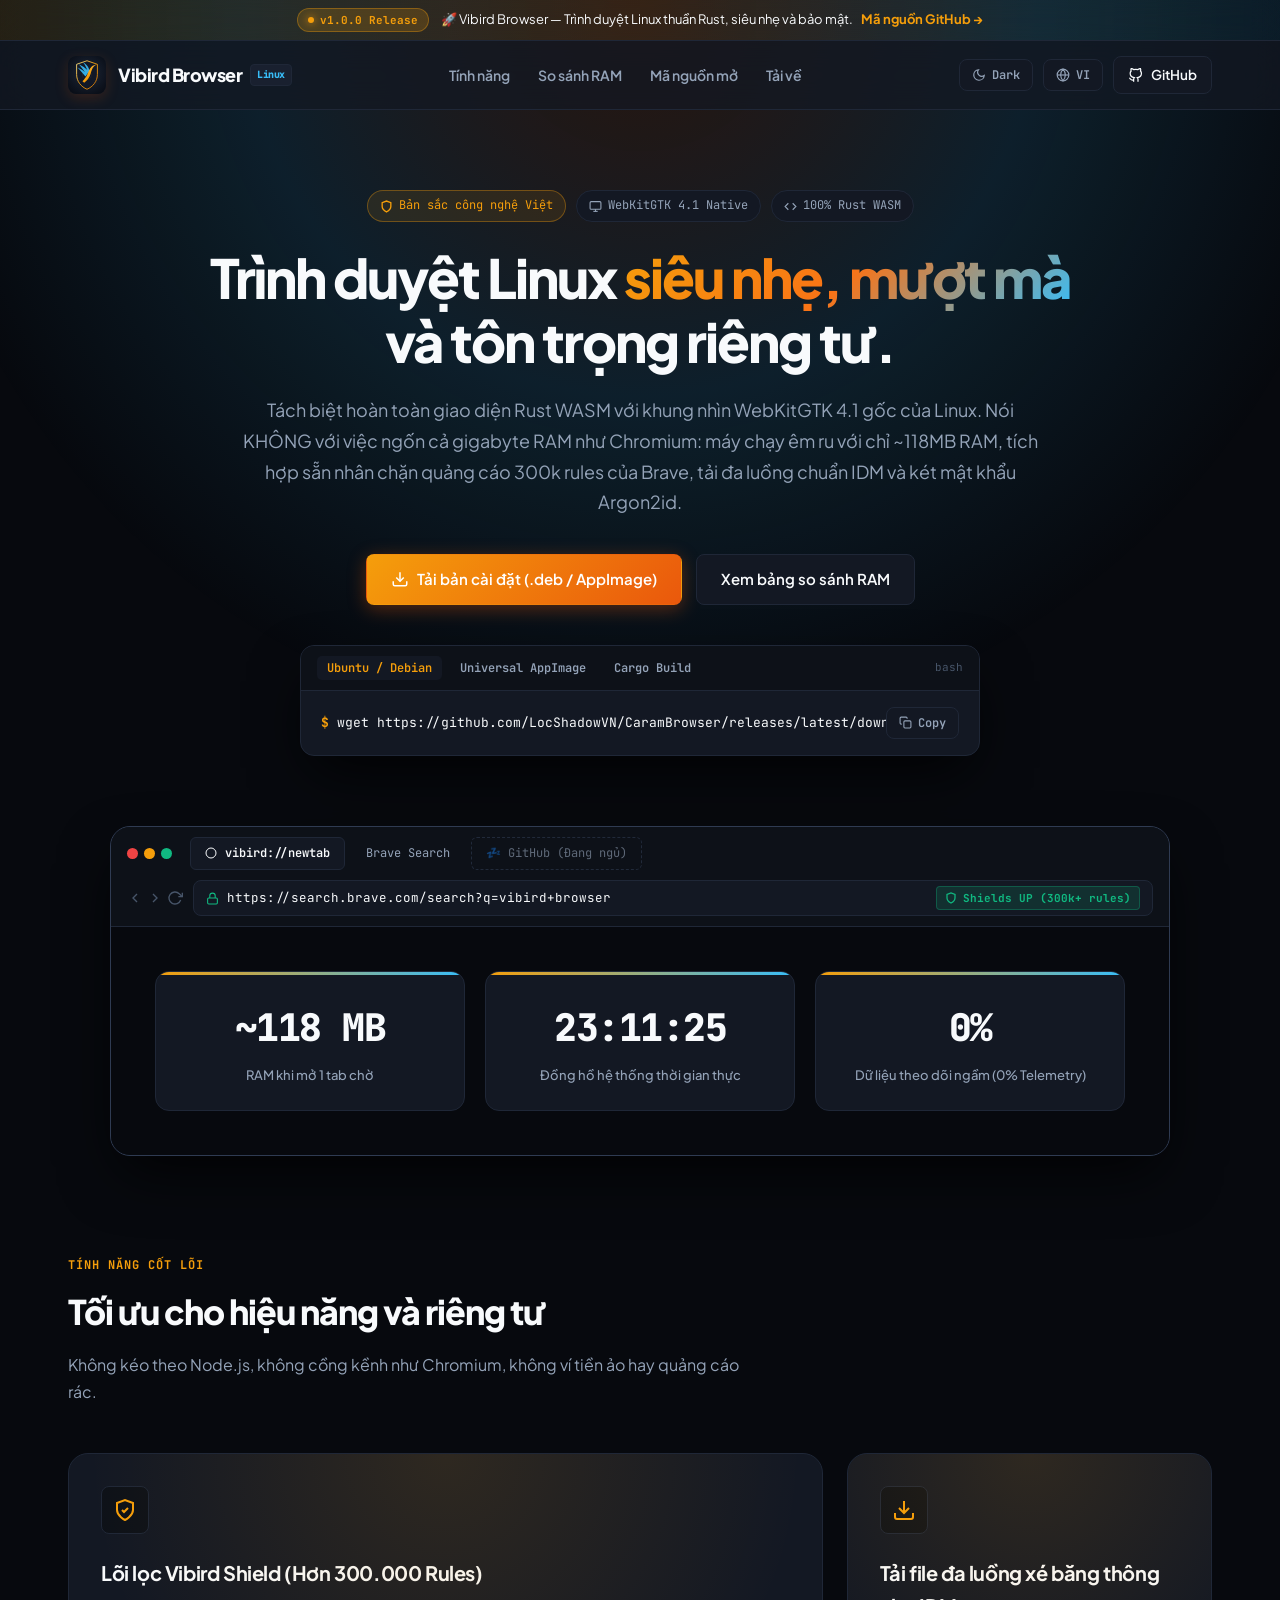
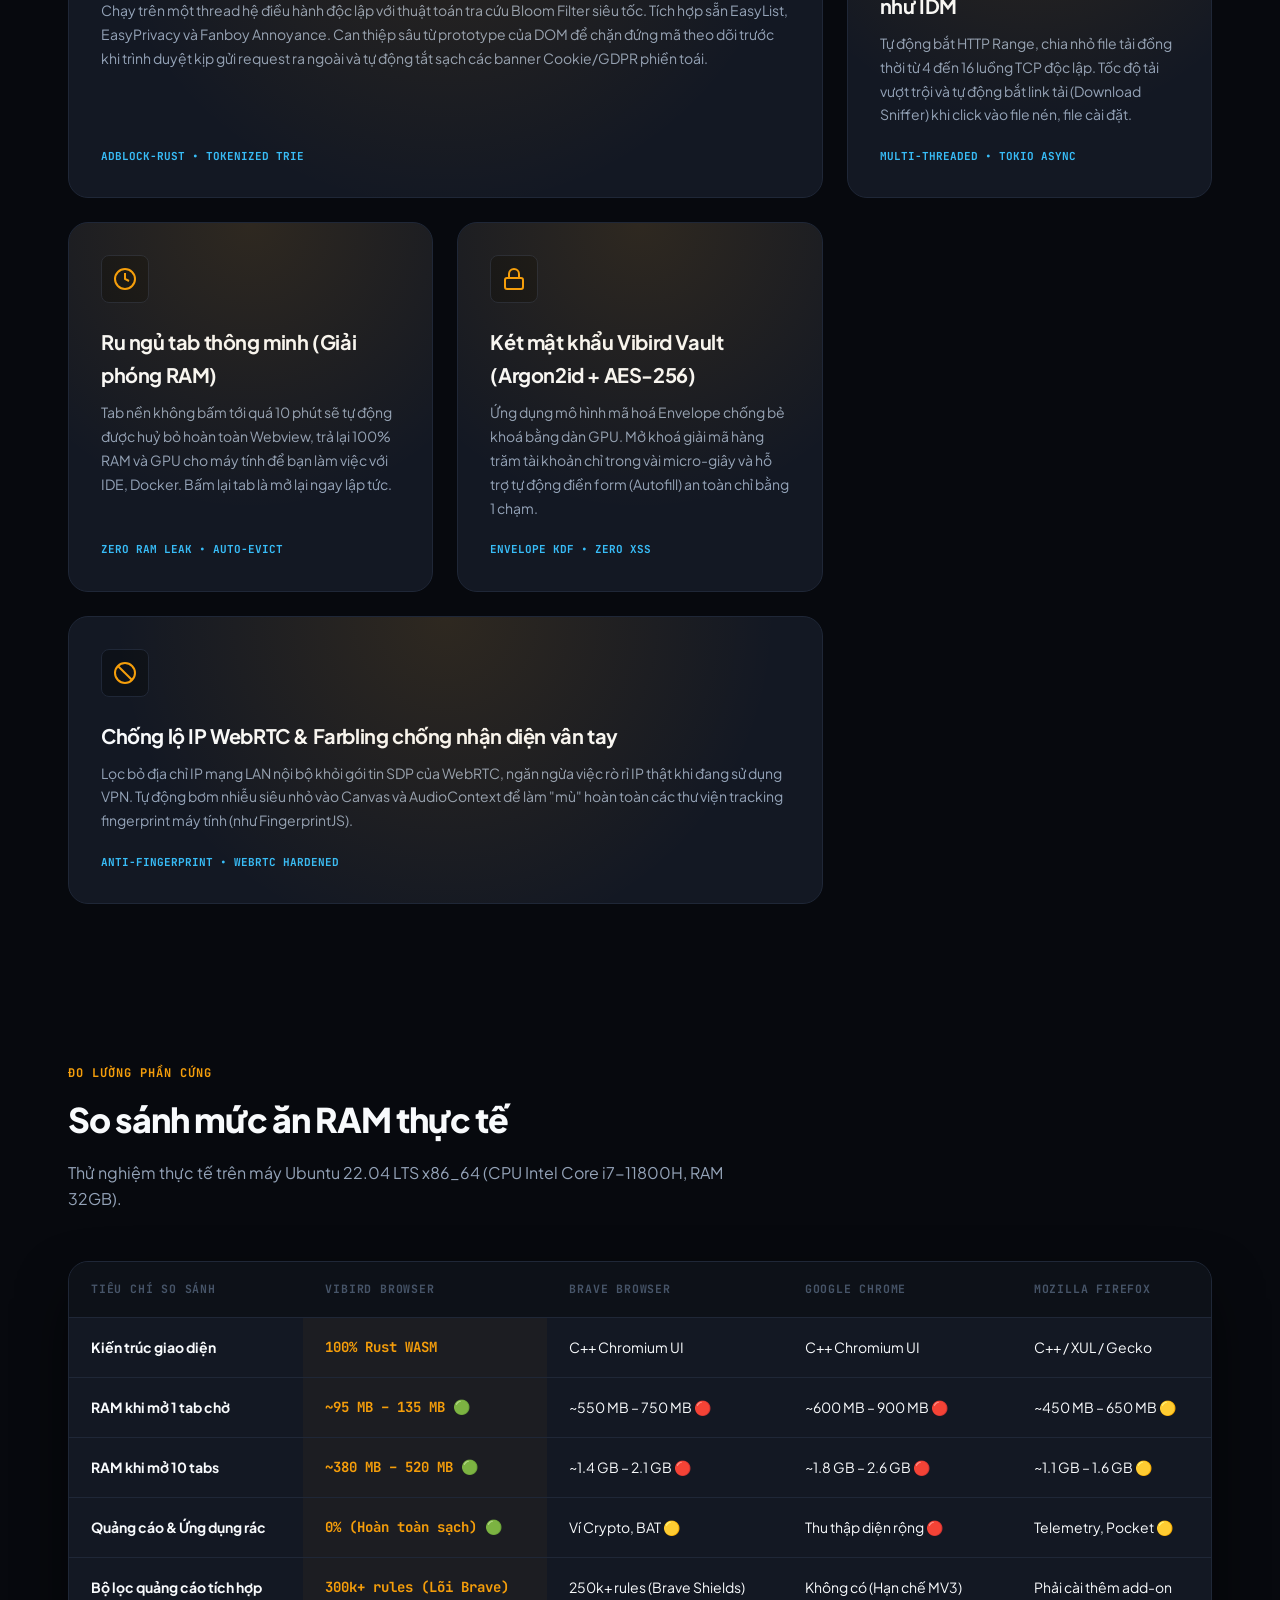
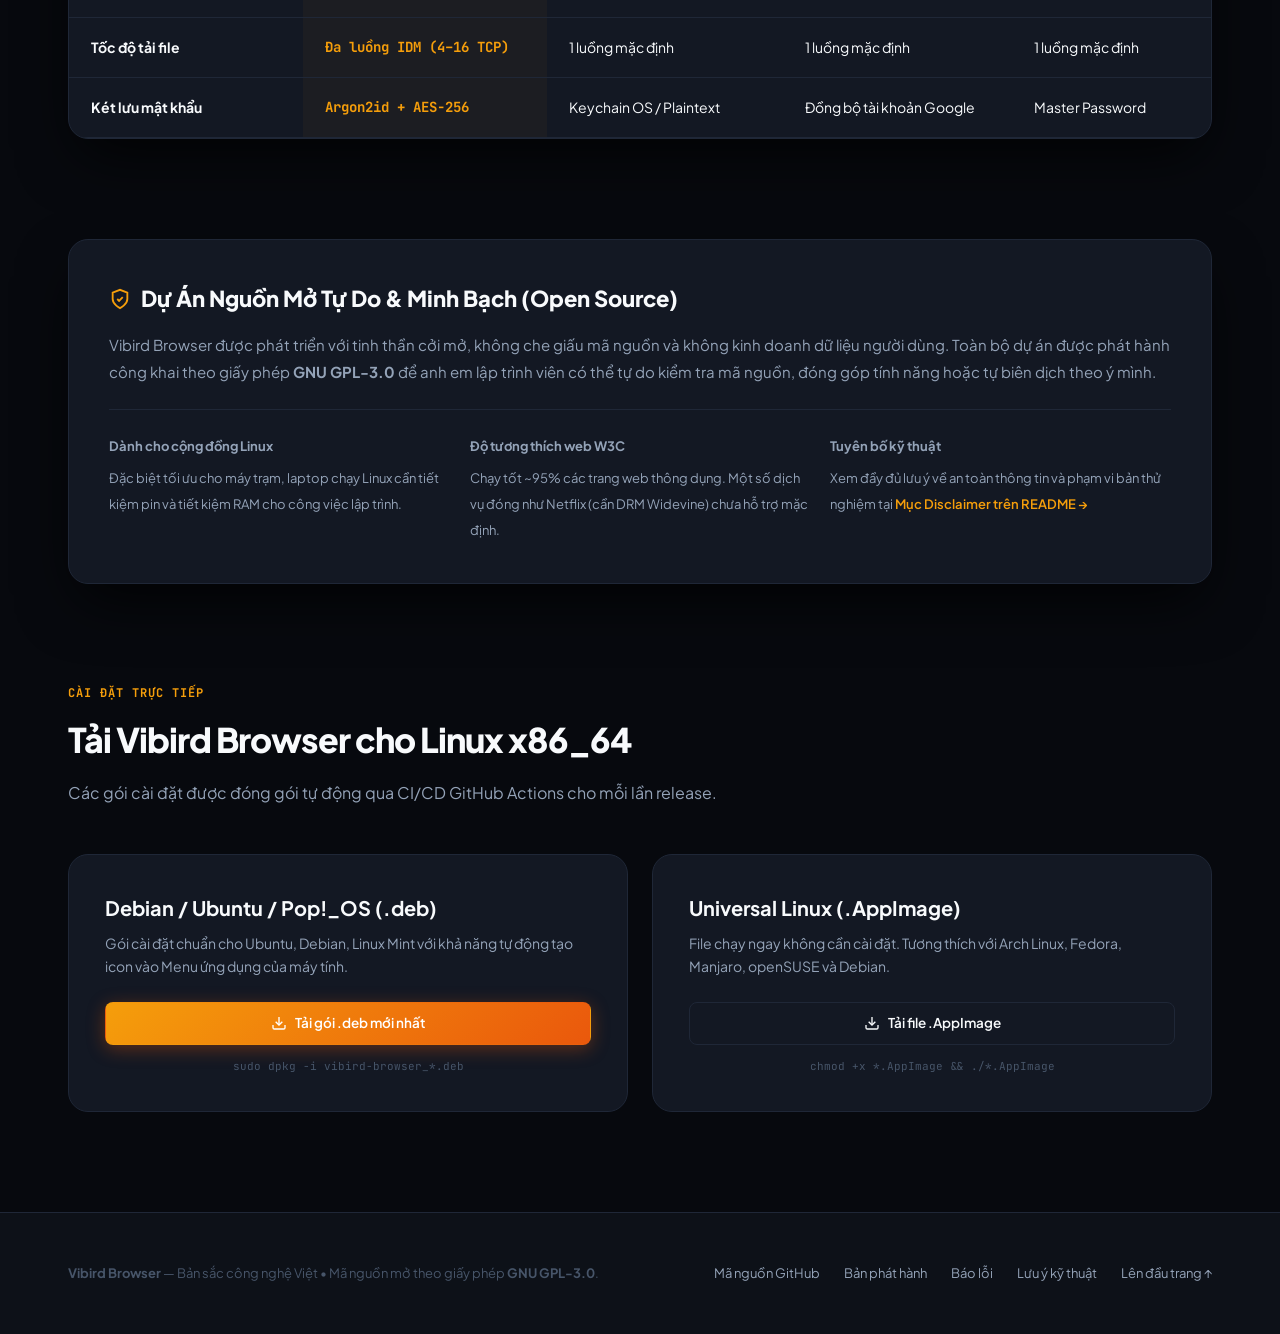
==== commit f4efc456: "Rename Caram Browser to Vibird Browser in index.html" ====
--- a/docs/index.html
+++ b/docs/index.html
@@ -3,7 +3,7 @@
 <head>
   <meta charset="UTF-8" />
   <meta name="viewport" content="width=device-width, initial-scale=1.0" />
-  <title>Caram Browser — Trình Duyệt Desktop Siêu Nhẹ Cho Linux</title>
+  <title>Vibird Browser — Trình Duyệt Desktop Siêu Nhẹ Cho Linux</title>
   <meta name="description" content="Trình duyệt desktop Linux viết 100% bằng Rust và WebKitGTK 4.1. Nhẹ máy, không ngốn RAM, tích hợp sẵn chặn quảng cáo Brave 300k rules và tải file đa luồng kiểu IDM." />
 
   <!-- Google Fonts: Plus Jakarta Sans & JetBrains Mono -->
@@ -705,7 +705,7 @@
       font-weight: 700;
     }
 
-    /* Open Source & Transparency Section (Replaces Scary Disclaimer) */
+    /* Open Source & Transparency Section */
     .transparency-wrap {
       background: var(--surface);
       border: 1px solid var(--border);
@@ -832,11 +832,11 @@
       <span>v1.0.0 Release</span>
     </div>
     <span class="lang-vi">
-      🚀 Caram Browser — Trình duyệt Linux thuần Rust, siêu nhẹ và bảo mật.
+      🚀 Vibird Browser — Trình duyệt Linux thuần Rust, siêu nhẹ và bảo mật.
       <a href="https://github.com/LocShadowVN/CaramBrowser" target="_blank" style="color:var(--brand-amber); font-weight:700; text-decoration:none; margin-left:6px;">Mã nguồn GitHub &rarr;</a>
     </span>
     <span class="lang-en">
-      🚀 Caram Browser — Ultra-lean, memory-safe desktop browser for Linux.
+      🚀 Vibird Browser — Ultra-lean, memory-safe desktop browser for Linux.
       <a href="https://github.com/LocShadowVN/CaramBrowser" target="_blank" style="color:var(--brand-amber); font-weight:700; text-decoration:none; margin-left:6px;">Source on GitHub &rarr;</a>
     </span>
   </div>
@@ -867,7 +867,7 @@
           </svg>
         </div>
         <div class="brand-title">
-          <span>Caram Browser</span>
+          <span>Vibird Browser</span>
           <span class="brand-tag">Linux</span>
         </div>
       </a>
@@ -928,7 +928,7 @@
           Tách biệt hoàn toàn giao diện Rust WASM với khung nhìn WebKitGTK 4.1 gốc của Linux. Nói KHÔNG với việc ngốn cả gigabyte RAM như Chromium: máy chạy êm ru với chỉ ~118MB RAM, tích hợp sẵn nhân chặn quảng cáo 300k rules của Brave, tải đa luồng chuẩn IDM và két mật khẩu Argon2id.
         </span>
         <span class="lang-en">
-          Engineered by decoupling a reactive Rust WebAssembly UI from native Linux WebKitGTK 4.1 viewports. Caram eliminates Chromium's 800MB RAM overhead: baseline ~118MB memory footprint, 300k+ Brave filter rules, IDM-style multithread downloader, and an Argon2id Vault.
+          Engineered by decoupling a reactive Rust WebAssembly UI from native Linux WebKitGTK 4.1 viewports. Vibird eliminates Chromium's 800MB RAM overhead: baseline ~118MB memory footprint, 300k+ Brave filter rules, IDM-style multithread downloader, and an Argon2id Vault.
         </span>
       </p>
 
@@ -956,7 +956,7 @@
         </div>
         <div class="terminal-body">
           <div class="terminal-code" id="term-cmd">
-            <span class="prompt">$</span>wget https://github.com/LocShadowVN/CaramBrowser/releases/latest/download/caram-browser_1.0.0_amd64.deb && sudo dpkg -i caram-browser_*.deb
+            <span class="prompt">$</span>wget https://github.com/LocShadowVN/CaramBrowser/releases/latest/download/vibird-browser_1.0.0_amd64.deb && sudo dpkg -i vibird-browser_*.deb
           </div>
           <button class="ctrl-pill" onclick="copyTerm(this)">
             <svg viewBox="0 0 24 24" width="13" height="13" stroke="currentColor" stroke-width="2" fill="none"><rect x="9" y="9" width="13" height="13" rx="2" ry="2"></rect><path d="M5 15H4a2 2 0 0 1-2-2V4a2 2 0 0 1 2-2h9a2 2 0 0 1 2 2v1"></path></svg>
@@ -977,7 +977,7 @@
               </div>
               <div class="mock-tab active">
                 <svg viewBox="0 0 24 24" width="12" height="12" stroke="currentColor" stroke-width="2" fill="none"><circle cx="12" cy="12" r="10"></circle></svg>
-                <span>caram://newtab</span>
+                <span>vibird://newtab</span>
               </div>
               <div class="mock-tab">
                 <span>Brave Search</span>
@@ -997,7 +997,7 @@
               <div class="mock-omnibox">
                 <div style="display:flex; align-items:center; gap:8px;">
                   <svg viewBox="0 0 24 24" width="13" height="13" stroke="var(--emerald-shield)" stroke-width="2" fill="none"><rect x="3" y="11" width="18" height="11" rx="2" ry="2"></rect><path d="M7 11V7a5 5 0 0 1 10 0v4"></path></svg>
-                  <span>https://search.brave.com/search?q=caram+browser</span>
+                  <span>https://search.brave.com/search?q=vibird+browser</span>
                 </div>
                 <div class="badge-shield-live">
                   <svg viewBox="0 0 24 24" width="12" height="12" stroke="currentColor" stroke-width="2.5" fill="none"><path d="M12 22s8-4 8-10V5l-8-3-8 3v7c0 6 8 10 8 10z"></path></svg>
@@ -1060,8 +1060,8 @@
             <svg viewBox="0 0 24 24" width="24" height="24" stroke="currentColor" stroke-width="2" fill="none"><path d="M12 22s8-4 8-10V5l-8-3-8 3v7c0 6 8 10 8 10z"></path><path d="m9 12 2 2 4-4"></path></svg>
           </div>
           <h3>
-            <span class="lang-vi">Lõi lọc Brave adblock-rust (Hơn 300.000 Rules)</span>
-            <span class="lang-en">Brave adblock-rust Core (300k+ Rules)</span>
+            <span class="lang-vi">Lõi lọc Vibird Shield (Hơn 300.000 Rules)</span>
+            <span class="lang-en">Vibird Shield Core (300k+ Rules)</span>
           </h3>
           <p>
             <span class="lang-vi">
@@ -1126,8 +1126,8 @@
             <svg viewBox="0 0 24 24" width="24" height="24" stroke="currentColor" stroke-width="2" fill="none"><rect x="3" y="11" width="18" height="11" rx="2" ry="2"></rect><path d="M7 11V7a5 5 0 0 1 10 0v4"></path></svg>
           </div>
           <h3>
-            <span class="lang-vi">Két mật khẩu Argon2id + AES-256</span>
-            <span class="lang-en">Argon2id + AES-256-GCM Vault</span>
+            <span class="lang-vi">Két mật khẩu Vibird Vault (Argon2id + AES-256)</span>
+            <span class="lang-en">Vibird Vault (Argon2id + AES-256-GCM)</span>
           </h3>
           <p>
             <span class="lang-vi">
@@ -1188,7 +1188,7 @@
           <thead>
             <tr>
               <th><span class="lang-vi">Tiêu chí so sánh</span><span class="lang-en">Evaluation Parameter</span></th>
-              <th>Caram Browser</th>
+              <th>Vibird Browser</th>
               <th>Brave Browser</th>
               <th>Google Chrome</th>
               <th>Mozilla Firefox</th>
@@ -1261,10 +1261,10 @@
 
       <p class="transparency-p">
         <span class="lang-vi">
-          Caram Browser được phát triển với tinh thần cởi mở, không che giấu mã nguồn và không kinh doanh dữ liệu người dùng. Toàn bộ dự án được phát hành công khai theo giấy phép <strong>GNU GPL-3.0</strong> để anh em lập trình viên có thể tự do kiểm tra mã nguồn, đóng góp tính năng hoặc tự biên dịch theo ý mình.
+          Vibird Browser được phát triển với tinh thần cởi mở, không che giấu mã nguồn và không kinh doanh dữ liệu người dùng. Toàn bộ dự án được phát hành công khai theo giấy phép <strong>GNU GPL-3.0</strong> để anh em lập trình viên có thể tự do kiểm tra mã nguồn, đóng góp tính năng hoặc tự biên dịch theo ý mình.
         </span>
         <span class="lang-en">
-          Caram Browser is built on open-source principles with zero telemetry and transparent engineering. Distributed publicly under the <strong>GNU GPL-3.0</strong> license for developers to freely inspect, compile, audit, and contribute.
+          Vibird Browser is built on open-source principles with zero telemetry and transparent engineering. Distributed publicly under the <strong>GNU GPL-3.0</strong> license for developers to freely inspect, compile, audit, and contribute.
         </span>
       </p>
 
@@ -1288,7 +1288,7 @@
           <span>
             <span class="lang-vi">
               Xem đầy đủ lưu ý về an toàn thông tin và phạm vi bản thử nghiệm tại
-              <a href="https://github.com/LocShadowVN/CaramBrowser#7-lưu-ý-kỹ-thuật--tuyên-bố-miễn-trừ" target="_blank" style="color:var(--brand-amber); font-weight:600; text-decoration:none;">Mục Disclaimer trên README &rarr;</a>
+              <a href="https://github.com/LocShadowVN/CaramBrowser#7-lưu-ý-kỹ-thuật--tính-chất-bản-thử-nghiệm" target="_blank" style="color:var(--brand-amber); font-weight:600; text-decoration:none;">Mục Disclaimer trên README &rarr;</a>
             </span>
             <span class="lang-en">
               Read complete technical and evaluation disclosures in the
@@ -1308,8 +1308,8 @@
         <span class="lang-en">Production Packages</span>
       </div>
       <h2 class="section-heading">
-        <span class="lang-vi">Tải Caram Browser cho Linux x86_64</span>
-        <span class="lang-en">Install Caram Browser on Linux x86_64</span>
+        <span class="lang-vi">Tải Vibird Browser cho Linux x86_64</span>
+        <span class="lang-en">Install Vibird Browser on Linux x86_64</span>
       </h2>
       <p class="section-sub">
         <span class="lang-vi">Các gói cài đặt được đóng gói tự động qua CI/CD GitHub Actions cho mỗi lần release.</span>
@@ -1334,7 +1334,7 @@
             <span class="lang-en">Download .deb Release</span>
           </a>
           <div style="font-size:11px; font-family:var(--font-mono); color:var(--text-faint); margin-top:12px; text-align:center;">
-            sudo dpkg -i caram-browser_*.deb
+            sudo dpkg -i vibird-browser_*.deb
           </div>
         </div>
       </div>
@@ -1366,21 +1366,20 @@
   <footer>
     <div class="container footer-inner">
       <div>
-        <strong>Caram Browser</strong> — Bản sắc công nghệ Việt • Mã nguồn mở theo giấy phép <strong>GNU GPL-3.0</strong>.
+        <strong>Vibird Browser</strong> — Bản sắc công nghệ Việt • Mã nguồn mở theo giấy phép <strong>GNU GPL-3.0</strong>.
       </div>
       <div class="footer-links">
         <a href="https://github.com/LocShadowVN/CaramBrowser" target="_blank">Mã nguồn GitHub</a>
         <a href="https://github.com/LocShadowVN/CaramBrowser/releases" target="_blank">Bản phát hành</a>
         <a href="https://github.com/LocShadowVN/CaramBrowser/issues" target="_blank">Báo lỗi</a>
-        <a href="https://github.com/LocShadowVN/CaramBrowser#7-lưu-ý-kỹ-thuật--tuyên-bố-miễn-trừ" target="_blank">Lưu ý kỹ thuật</a>
+        <a href="https://github.com/LocShadowVN/CaramBrowser#7-lưu-ý-kỹ-thuật--tính-chất-bản-thử-nghiệm" target="_blank">Lưu ý kỹ thuật</a>
         <a href="#">Lên đầu trang &uarr;</a>
       </div>
     </div>
   </footer>
 
-  <!-- Vanilla JS (Theme, Language, Terminal tabs) -->
+  <!-- Vanilla JS -->
   <script>
-    // 1. Live Clock
     function updateClock() {
       const now = new Date();
       const h = String(now.getHours()).padStart(2, '0');
@@ -1392,7 +1391,6 @@
     setInterval(updateClock, 1000);
     updateClock();
 
-    // 2. Dark / Light Theme Engine
     const btnTheme = document.getElementById('btn-theme');
     const themeLabel = document.getElementById('theme-label');
     const iconSun = document.getElementById('icon-sun');
@@ -1400,7 +1398,7 @@
 
     function applyTheme(theme) {
       document.documentElement.setAttribute('data-theme', theme);
-      localStorage.setItem('caram_theme', theme);
+      localStorage.setItem('vibird_theme', theme);
       if (theme === 'dark') {
         themeLabel.innerText = 'Dark';
         iconMoon.style.display = 'block';
@@ -1412,7 +1410,7 @@
       }
     }
 
-    const savedTheme = localStorage.getItem('caram_theme') || 'dark';
+    const savedTheme = localStorage.getItem('vibird_theme') || 'dark';
     applyTheme(savedTheme);
 
     btnTheme.addEventListener('click', () => {
@@ -1420,17 +1418,16 @@
       applyTheme(current === 'dark' ? 'light' : 'dark');
     });
 
-    // 3. Language Engine
     const btnLang = document.getElementById('btn-lang');
     const langLabel = document.getElementById('lang-label');
 
     function applyLang(lang) {
       document.documentElement.setAttribute('data-lang', lang);
-      localStorage.setItem('caram_lang', lang);
+      localStorage.setItem('vibird_lang', lang);
       langLabel.innerText = lang.toUpperCase();
     }
 
-    const savedLang = localStorage.getItem('caram_lang') || 'vi';
+    const savedLang = localStorage.getItem('vibird_lang') || 'vi';
     applyLang(savedLang);
 
     btnLang.addEventListener('click', () => {
@@ -1438,10 +1435,9 @@
       applyLang(current === 'vi' ? 'en' : 'vi');
     });
 
-    // 4. Terminal Command Switcher
     const commands = {
-      deb: 'wget https://github.com/LocShadowVN/CaramBrowser/releases/latest/download/caram-browser_1.0.0_amd64.deb && sudo dpkg -i caram-browser_*.deb',
-      appimage: 'wget https://github.com/LocShadowVN/CaramBrowser/releases/latest/download/caram-browser_1.0.0_amd64.AppImage && chmod +x *.AppImage && ./*.AppImage',
+      deb: 'wget https://github.com/LocShadowVN/CaramBrowser/releases/latest/download/vibird-browser_1.0.0_amd64.deb && sudo dpkg -i vibird-browser_*.deb',
+      appimage: 'wget https://github.com/LocShadowVN/CaramBrowser/releases/latest/download/vibird-browser_1.0.0_amd64.AppImage && chmod +x *.AppImage && ./*.AppImage',
       cargo: 'git clone https://github.com/LocShadowVN/CaramBrowser.git && cd CaramBrowser && cargo tauri build'
     };
 
@@ -1452,7 +1448,6 @@
       codeEl.innerHTML = `<span class="prompt">$</span>${commands[key]}`;
     }
 
-    // 5. Copy Command
     function copyTerm(btn) {
       const codeEl = document.getElementById('term-cmd');
       const textToCopy = codeEl.innerText.replace(/^\$\s*/, '');
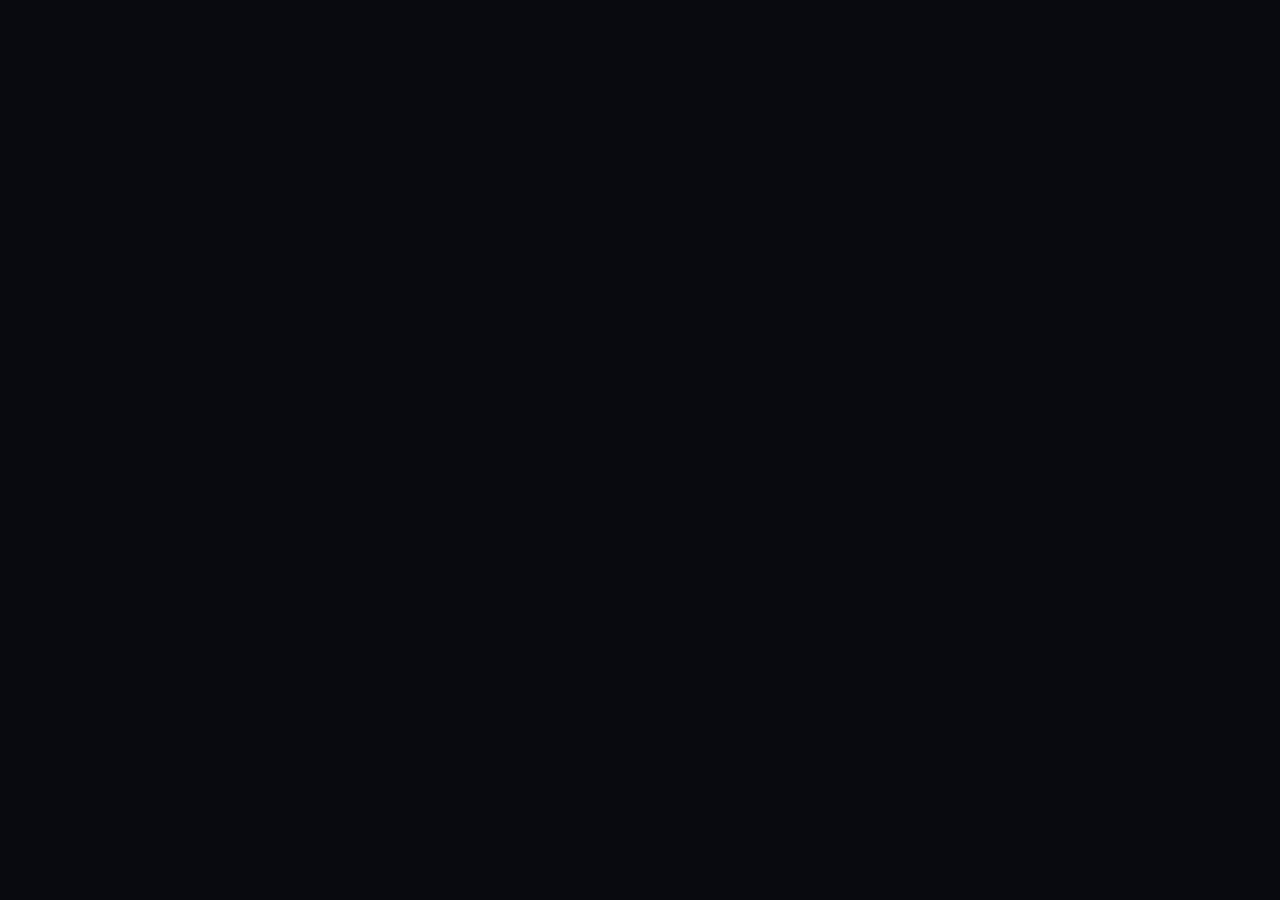
==== commit d8f859c1: "Update print statement from 'Hello' to 'Goodbye'" ====
--- a/docs/index.html
+++ b/docs/index.html
@@ -667,801 +667,3 @@
     /* Benchmarks */
     .benchmarks-section {
       padding: 60px 0 100px;
-    }
-
-    .table-card {
-      background: var(--surface);
-      border: 1px solid var(--border);
-      border-radius: var(--radius-lg);
-      overflow: hidden;
-      box-shadow: var(--shadow-ambient);
-    }
-
-    table.bench-table {
-      width: 100%;
-      border-collapse: collapse;
-      text-align: left;
-      font-size: 14px;
-    }
-
-    table.bench-table th, table.bench-table td {
-      padding: 18px 22px;
-      border-bottom: 1px solid var(--border);
-    }
-
-    table.bench-table th {
-      background: var(--bg-subtle);
-      font-family: var(--font-mono);
-      font-size: 11.5px;
-      text-transform: uppercase;
-      letter-spacing: 0.8px;
-      color: var(--text-faint);
-    }
-
-    .caram-col {
-      background: rgba(245, 158, 11, 0.04);
-      color: var(--brand-amber);
-      font-family: var(--font-mono);
-      font-weight: 700;
-    }
-
-    /* Open Source & Transparency Section */
-    .transparency-wrap {
-      background: var(--surface);
-      border: 1px solid var(--border);
-      border-radius: var(--radius-lg);
-      padding: 40px;
-      margin-bottom: 100px;
-      box-shadow: var(--shadow-ambient);
-    }
-
-    .transparency-wrap h3 {
-      font-size: 22px;
-      font-weight: 800;
-      margin-bottom: 14px;
-      display: flex;
-      align-items: center;
-      gap: 10px;
-    }
-
-    .transparency-p {
-      color: var(--text-muted);
-      font-size: 15px;
-      line-height: 1.8;
-      margin-bottom: 24px;
-    }
-
-    .transparency-grid {
-      display: grid;
-      grid-template-columns: repeat(3, 1fr);
-      gap: 20px;
-      padding-top: 24px;
-      border-top: 1px solid var(--border);
-    }
-
-    .trans-col strong {
-      display: block;
-      color: var(--text);
-      font-size: 14.5px;
-      margin-bottom: 6px;
-    }
-    .trans-col span {
-      font-size: 13px;
-      color: var(--text-muted);
-      line-height: 1.6;
-    }
-
-    /* Downloads */
-    .downloads-wrap {
-      display: grid;
-      grid-template-columns: repeat(2, 1fr);
-      gap: 24px;
-      margin-bottom: 100px;
-    }
-
-    .dl-card {
-      background: var(--surface);
-      border: 1px solid var(--border);
-      border-radius: var(--radius-lg);
-      padding: 36px;
-      display: flex;
-      flex-direction: column;
-      justify-content: space-between;
-      transition: all 0.25s ease;
-    }
-    .dl-card:hover {
-      border-color: var(--border-strong);
-      transform: translateY(-3px);
-      box-shadow: var(--shadow-ambient);
-    }
-    .dl-card h4 {
-      font-size: 20px;
-      font-weight: 700;
-      margin-bottom: 8px;
-    }
-    .dl-card p {
-      color: var(--text-muted);
-      font-size: 14px;
-      margin-bottom: 24px;
-    }
-
-    /* Footer */
-    footer {
-      border-top: 1px solid var(--border);
-      padding: 50px 0;
-      background: var(--bg-subtle);
-      font-size: 13px;
-      color: var(--text-faint);
-    }
-
-    .footer-inner {
-      display: flex;
-      justify-content: space-between;
-      align-items: center;
-    }
-
-    .footer-links {
-      display: flex;
-      gap: 24px;
-    }
-    .footer-links a {
-      color: var(--text-muted);
-      text-decoration: none;
-    }
-    .footer-links a:hover {
-      color: var(--text);
-    }
-
-    @media (max-width: 900px) {
-      h1.hero-title { font-size: 38px; }
-      .bento-grid, .downloads-wrap, .frame-content, .transparency-grid { grid-template-columns: 1fr; }
-      .bento-item.span-2 { grid-column: span 1; }
-      .nav-links { display: none; }
-      .footer-inner { flex-direction: column; gap: 20px; text-align: center; }
-    }
-  </style>
-</head>
-<body>
-
-  <div class="bg-mesh"></div>
-
-  <!-- Top Release Announcement Banner -->
-  <div class="top-banner">
-    <div class="status-badge">
-      <span class="status-dot"></span>
-      <span>v1.0.0 Release</span>
-    </div>
-    <span class="lang-vi">
-      🚀 Vibird Browser — Trình duyệt Linux thuần Rust, siêu nhẹ và bảo mật.
-      <a href="https://github.com/LocShadowVN/CaramBrowser" target="_blank" style="color:var(--brand-amber); font-weight:700; text-decoration:none; margin-left:6px;">Mã nguồn GitHub &rarr;</a>
-    </span>
-    <span class="lang-en">
-      🚀 Vibird Browser — Ultra-lean, memory-safe desktop browser for Linux.
-      <a href="https://github.com/LocShadowVN/CaramBrowser" target="_blank" style="color:var(--brand-amber); font-weight:700; text-decoration:none; margin-left:6px;">Source on GitHub &rarr;</a>
-    </span>
-  </div>
-
-  <!-- Sticky Navbar -->
-  <nav>
-    <div class="container nav-inner">
-      <a href="#" class="brand-group">
-        <div class="brand-icon-wrap">
-          <!-- Logo Chim Lạc & Trống Đồng Đông Sơn Vector -->
-          <svg xmlns="http://www.w3.org/2000/svg" viewBox="0 0 512 512" width="38" height="38">
-            <defs>
-              <radialGradient id="nBg" cx="50%" cy="45%" r="65%">
-                <stop offset="0%" stop-color="#1E293B"/>
-                <stop offset="100%" stop-color="#090D16"/>
-              </radialGradient>
-              <linearGradient id="nBronze" x1="0%" y1="0%" x2="100%" y2="100%">
-                <stop offset="0%" stop-color="#FDE68A"/>
-                <stop offset="50%" stop-color="#F59E0B"/>
-                <stop offset="100%" stop-color="#D97706"/>
-              </linearGradient>
-            </defs>
-            <rect width="512" height="512" rx="120" fill="url(#nBg)"/>
-            <path d="M256 64 L396 112 V248 C396 342 334 416 256 448 C178 416 116 342 116 248 V112 Z" fill="#111827" stroke="url(#nBronze)" stroke-width="12"/>
-            <circle cx="256" cy="256" r="60" fill="none" stroke="url(#nBronze)" stroke-width="4" stroke-dasharray="8,6" opacity="0.4"/>
-            <path d="M 235 275 Q 170 200 130 155 Q 185 180 230 220 Q 180 150 145 110 Q 215 140 260 190 Q 230 110 200 80 Q 280 130 290 200 Z" fill="#38bdf8" opacity="0.9"/>
-            <path d="M 195 340 C 215 320, 245 285, 260 250 C 275 215, 290 170, 320 142 C 338 126, 362 118, 388 114 C 362 126, 345 142, 335 158 C 320 182, 312 210, 305 240 C 290 290, 255 338, 218 360 Z" fill="url(#nBronze)"/>
-          </svg>
-        </div>
-        <div class="brand-title">
-          <span>Vibird Browser</span>
-          <span class="brand-tag">Linux</span>
-        </div>
-      </a>
-
-      <ul class="nav-links">
-        <li><a href="#features"><span class="lang-vi">Tính năng</span><span class="lang-en">Subsystems</span></a></li>
-        <li><a href="#comparison"><span class="lang-vi">So sánh RAM</span><span class="lang-en">Benchmarks</span></a></li>
-        <li><a href="#transparency"><span class="lang-vi">Mã nguồn mở</span><span class="lang-en">Open Source</span></a></li>
-        <li><a href="#downloads"><span class="lang-vi">Tải về</span><span class="lang-en">Downloads</span></a></li>
-      </ul>
-
-      <div class="nav-actions">
-        <button class="ctrl-pill" id="btn-theme" title="Chuyển giao diện sáng/tối">
-          <svg id="icon-moon" viewBox="0 0 24 24" width="14" height="14" stroke="currentColor" stroke-width="2" fill="none"><path d="M21 12.79A9 9 0 1 1 11.21 3 7 7 0 0 0 21 12.79z"></path></svg>
-          <svg id="icon-sun" style="display:none;" viewBox="0 0 24 24" width="14" height="14" stroke="currentColor" stroke-width="2" fill="none"><circle cx="12" cy="12" r="5"></circle><line x1="12" y1="1" x2="12" y2="3"></line><line x1="12" y1="21" x2="12" y2="23"></line><line x1="4.22" y1="4.22" x2="5.64" y2="5.64"></line><line x1="18.36" y1="18.36" x2="19.78" y2="19.78"></line><line x1="1" y1="12" x2="3" y2="12"></line><line x1="21" y1="12" x2="23" y2="12"></line><line x1="4.22" y1="19.78" x2="5.64" y2="18.36"></line><line x1="18.36" y1="5.64" x2="19.78" y2="4.22"></line></svg>
-          <span id="theme-label">Dark</span>
-        </button>
-
-        <button class="ctrl-pill" id="btn-lang" title="Switch Language">
-          <svg viewBox="0 0 24 24" width="14" height="14" stroke="currentColor" stroke-width="2" fill="none"><circle cx="12" cy="12" r="10"></circle><line x1="2" y1="12" x2="22" y2="12"></line><path d="M12 2a15.3 15.3 0 0 1 4 10 15.3 15.3 0 0 1-4 10 15.3 15.3 0 0 1-4-10 15.3 15.3 0 0 1 4-10z"></path></svg>
-          <span id="lang-label">VI</span>
-        </button>
-
-        <a href="https://github.com/LocShadowVN/CaramBrowser" target="_blank" class="btn btn-ghost" style="padding:7px 14px;">
-          <svg viewBox="0 0 24 24" width="15" height="15" stroke="currentColor" stroke-width="2" fill="none"><path d="M9 19c-5 1.5-5-2.5-7-3m14 6v-3.87a3.37 3.37 0 0 0-.94-2.61c3.14-.35 6.44-1.54 6.44-7A5.44 5.44 0 0 0 20 4.77 5.07 5.07 0 0 0 19.91 1S18.73.65 16 2.48a13.38 13.38 0 0 0-7 0C6.27.65 5.09 1 5.09 1A5.07 5.07 0 0 0 5 4.77a5.44 5.44 0 0 0-1.5 3.78c0 5.42 3.3 6.61 6.44 7A3.37 3.37 0 0 0 9 18.13V22"></path></svg>
-          GitHub
-        </a>
-      </div>
-    </div>
-  </nav>
-
-  <!-- Hero Section -->
-  <section class="hero">
-    <div class="container">
-      <div class="hero-badges">
-        <span class="tag-chip accent">
-          <svg viewBox="0 0 24 24" width="13" height="13" stroke="currentColor" stroke-width="2.5" fill="none"><path d="M12 22s8-4 8-10V5l-8-3-8 3v7c0 6 8 10 8 10z"></path></svg>
-          <span class="lang-vi">Bản sắc công nghệ Việt</span>
-          <span class="lang-en">Vietnamese Heritage Tech</span>
-        </span>
-        <span class="tag-chip">
-          <svg viewBox="0 0 24 24" width="13" height="13" stroke="currentColor" stroke-width="2" fill="none"><rect x="2" y="3" width="20" height="14" rx="2" ry="2"></rect><line x1="8" y1="21" x2="16" y2="21"></line><line x1="12" y1="17" x2="12" y2="21"></line></svg>
-          WebKitGTK 4.1 Native
-        </span>
-        <span class="tag-chip">
-          <svg viewBox="0 0 24 24" width="13" height="13" stroke="currentColor" stroke-width="2" fill="none"><polyline points="16 18 22 12 16 6"></polyline><polyline points="8 6 2 12 8 18"></polyline></svg>
-          100% Rust WASM
-        </span>
-      </div>
-
-      <h1 class="hero-title">
-        <span class="lang-vi">Trình duyệt Linux <span class="gradient-text">siêu nhẹ, mượt mà</span> và tôn trọng riêng tư.</span>
-        <span class="lang-en">The Ultra-Lean, <span class="gradient-text">Memory-Safe Browser</span> For Linux Workstations.</span>
-      </h1>
-
-      <p class="hero-desc">
-        <span class="lang-vi">
-          Tách biệt hoàn toàn giao diện Rust WASM với khung nhìn WebKitGTK 4.1 gốc của Linux. Nói KHÔNG với việc ngốn cả gigabyte RAM như Chromium: máy chạy êm ru với chỉ ~118MB RAM, tích hợp sẵn nhân chặn quảng cáo 300k rules của Brave, tải đa luồng chuẩn IDM và két mật khẩu Argon2id.
-        </span>
-        <span class="lang-en">
-          Engineered by decoupling a reactive Rust WebAssembly UI from native Linux WebKitGTK 4.1 viewports. Vibird eliminates Chromium's 800MB RAM overhead: baseline ~118MB memory footprint, 300k+ Brave filter rules, IDM-style multithread downloader, and an Argon2id Vault.
-        </span>
-      </p>
-
-      <div class="hero-actions">
-        <a href="#downloads" class="btn btn-primary" style="padding: 12px 24px; font-size: 15px;">
-          <svg viewBox="0 0 24 24" width="18" height="18" stroke="currentColor" stroke-width="2" fill="none"><path d="M21 15v4a2 2 0 0 1-2 2H5a2 2 0 0 1-2-2v-4"></path><polyline points="7 10 12 15 17 10"></polyline><line x1="12" y1="15" x2="12" y2="3"></line></svg>
-          <span class="lang-vi">Tải bản cài đặt (.deb / AppImage)</span>
-          <span class="lang-en">Download Binary v1.0.0</span>
-        </a>
-        <a href="#comparison" class="btn btn-ghost" style="padding: 12px 24px; font-size: 15px;">
-          <span class="lang-vi">Xem bảng so sánh RAM</span>
-          <span class="lang-en">Empirical Benchmarks</span>
-        </a>
-      </div>
-
-      <!-- Terminal Install Quick Box -->
-      <div class="terminal-box">
-        <div class="terminal-header">
-          <div class="term-tabs">
-            <button class="term-tab-btn active" onclick="switchTermTab(this, 'deb')">Ubuntu / Debian</button>
-            <button class="term-tab-btn" onclick="switchTermTab(this, 'appimage')">Universal AppImage</button>
-            <button class="term-tab-btn" onclick="switchTermTab(this, 'cargo')">Cargo Build</button>
-          </div>
-          <span style="font-size:11px; color:var(--text-faint); font-family:var(--font-mono);">bash</span>
-        </div>
-        <div class="terminal-body">
-          <div class="terminal-code" id="term-cmd">
-            <span class="prompt">$</span>wget https://github.com/LocShadowVN/CaramBrowser/releases/latest/download/vibird-browser_1.0.0_amd64.deb && sudo dpkg -i vibird-browser_*.deb
-          </div>
-          <button class="ctrl-pill" onclick="copyTerm(this)">
-            <svg viewBox="0 0 24 24" width="13" height="13" stroke="currentColor" stroke-width="2" fill="none"><rect x="9" y="9" width="13" height="13" rx="2" ry="2"></rect><path d="M5 15H4a2 2 0 0 1-2-2V4a2 2 0 0 1 2-2h9a2 2 0 0 1 2 2v1"></path></svg>
-            <span class="copy-lbl">Copy</span>
-          </button>
-        </div>
-      </div>
-
-      <!-- Browser Specimen Mockup -->
-      <div class="mockup-wrap">
-        <div class="browser-frame">
-          <div class="frame-chrome">
-            <div class="tab-strip">
-              <div class="window-dots">
-                <span class="window-dot dot-close"></span>
-                <span class="window-dot dot-min"></span>
-                <span class="window-dot dot-max"></span>
-              </div>
-              <div class="mock-tab active">
-                <svg viewBox="0 0 24 24" width="12" height="12" stroke="currentColor" stroke-width="2" fill="none"><circle cx="12" cy="12" r="10"></circle></svg>
-                <span>vibird://newtab</span>
-              </div>
-              <div class="mock-tab">
-                <span>Brave Search</span>
-              </div>
-              <div class="mock-tab snoozed" title="Tab tự động ru ngủ giải phóng RAM">
-                <span>💤 GitHub (Đang ngủ)</span>
-              </div>
-            </div>
-
-            <div class="address-bar-row">
-              <div class="nav-arrows">
-                <svg viewBox="0 0 24 24" width="16" height="16" stroke="currentColor" stroke-width="2" fill="none"><polyline points="15 18 9 12 15 6"></polyline></svg>
-                <svg viewBox="0 0 24 24" width="16" height="16" stroke="currentColor" stroke-width="2" fill="none"><polyline points="9 18 15 12 9 6"></polyline></svg>
-                <svg viewBox="0 0 24 24" width="16" height="16" stroke="currentColor" stroke-width="2" fill="none"><polyline points="23 4 23 10 17 10"></polyline><path d="M20.49 15a9 9 0 1 1-2.12-9.36L23 10"></path></svg>
-              </div>
-
-              <div class="mock-omnibox">
-                <div style="display:flex; align-items:center; gap:8px;">
-                  <svg viewBox="0 0 24 24" width="13" height="13" stroke="var(--emerald-shield)" stroke-width="2" fill="none"><rect x="3" y="11" width="18" height="11" rx="2" ry="2"></rect><path d="M7 11V7a5 5 0 0 1 10 0v4"></path></svg>
-                  <span>https://search.brave.com/search?q=vibird+browser</span>
-                </div>
-                <div class="badge-shield-live">
-                  <svg viewBox="0 0 24 24" width="12" height="12" stroke="currentColor" stroke-width="2.5" fill="none"><path d="M12 22s8-4 8-10V5l-8-3-8 3v7c0 6 8 10 8 10z"></path></svg>
-                  <span>Shields UP (300k+ rules)</span>
-                </div>
-              </div>
-            </div>
-          </div>
-
-          <div class="frame-content">
-            <div class="metric-card">
-              <div class="num">~118 MB</div>
-              <div class="label">
-                <span class="lang-vi">RAM khi mở 1 tab chờ</span>
-                <span class="lang-en">Baseline Memory (1 Active Tab)</span>
-              </div>
-            </div>
-            <div class="metric-card">
-              <div class="num" id="live-timer">12:00:00</div>
-              <div class="label">
-                <span class="lang-vi">Đồng hồ hệ thống thời gian thực</span>
-                <span class="lang-en">Local System Synchronized Time</span>
-              </div>
-            </div>
-            <div class="metric-card">
-              <div class="num">0%</div>
-              <div class="label">
-                <span class="lang-vi">Dữ liệu theo dõi ngầm (0% Telemetry)</span>
-                <span class="lang-en">Telemetry Overhead</span>
-              </div>
-            </div>
-          </div>
-        </div>
-      </div>
-    </div>
-  </section>
-
-  <!-- Bento Grid: Tính năng trọng tâm -->
-  <section class="container" id="features" style="padding-top:40px;">
-    <div class="section-title-wrap">
-      <div class="section-eyebrow">
-        <span class="lang-vi">Tính năng cốt lõi</span>
-        <span class="lang-en">Engineered Subsystems</span>
-      </div>
-      <h2 class="section-heading">
-        <span class="lang-vi">Tối ưu cho hiệu năng và riêng tư</span>
-        <span class="lang-en">Hardened Privacy Primitives & Speed</span>
-      </h2>
-      <p class="section-sub">
-        <span class="lang-vi">Không kéo theo Node.js, không cồng kềnh như Chromium, không ví tiền ảo hay quảng cáo rác.</span>
-        <span class="lang-en">Zero bundled Node.js runtimes, zero V8 bloatware, and no commercial crypto ecosystem upsells.</span>
-      </p>
-    </div>
-
-    <div class="bento-grid">
-      <!-- 1. adblock-rust (Span 2) -->
-      <div class="bento-item span-2">
-        <div>
-          <div class="bento-icon">
-            <svg viewBox="0 0 24 24" width="24" height="24" stroke="currentColor" stroke-width="2" fill="none"><path d="M12 22s8-4 8-10V5l-8-3-8 3v7c0 6 8 10 8 10z"></path><path d="m9 12 2 2 4-4"></path></svg>
-          </div>
-          <h3>
-            <span class="lang-vi">Lõi lọc Vibird Shield (Hơn 300.000 Rules)</span>
-            <span class="lang-en">Vibird Shield Core (300k+ Rules)</span>
-          </h3>
-          <p>
-            <span class="lang-vi">
-              Chạy trên một thread hệ điều hành độc lập với thuật toán tra cứu Bloom Filter siêu tốc. Tích hợp sẵn EasyList, EasyPrivacy và Fanboy Annoyance. Can thiệp sâu từ prototype của DOM để chặn đứng mã theo dõi trước khi trình duyệt kịp gửi request ra ngoài và tự động tắt sạch các banner Cookie/GDPR phiền toái.
-            </span>
-            <span class="lang-en">
-              Runs on an isolated OS worker thread hosting Brave Software's official engine. Precompiled with EasyList, EasyPrivacy, and Fanboy's Annoyance. Deep DOM prototype hooks intercept trackers before raw requests dispatch, automatically defusing cookie consent dialogs.
-            </span>
-          </p>
-        </div>
-        <div class="bento-tag">adblock-rust • Tokenized Trie</div>
-      </div>
-
-      <!-- 2. IDM Downloader -->
-      <div class="bento-item">
-        <div>
-          <div class="bento-icon">
-            <svg viewBox="0 0 24 24" width="24" height="24" stroke="currentColor" stroke-width="2" fill="none"><path d="M21 15v4a2 2 0 0 1-2 2H5a2 2 0 0 1-2-2v-4"></path><polyline points="7 10 12 15 17 10"></polyline><line x1="12" y1="15" x2="12" y2="3"></line></svg>
-          </div>
-          <h3>
-            <span class="lang-vi">Tải file đa luồng xé băng thông như IDM</span>
-            <span class="lang-en">IDM-Style Chunked Downloader</span>
-          </h3>
-          <p>
-            <span class="lang-vi">
-              Tự động bắt HTTP Range, chia nhỏ file tải đồng thời từ 4 đến 16 luồng TCP độc lập. Tốc độ tải vượt trội và tự động bắt link tải (Download Sniffer) khi click vào file nén, file cài đặt.
-            </span>
-            <span class="lang-en">
-              Forks payloads across 4 to 16 concurrent TCP threads via HTTP Range headers. Maximizes line throughput with sanitized directory sink writes.
-            </span>
-          </p>
-        </div>
-        <div class="bento-tag">Multi-Threaded • Tokio Async</div>
-      </div>
-
-      <!-- 3. Smart Tab Snoozer -->
-      <div class="bento-item">
-        <div>
-          <div class="bento-icon">
-            <svg viewBox="0 0 24 24" width="24" height="24" stroke="currentColor" stroke-width="2" fill="none"><circle cx="12" cy="12" r="10"></circle><polyline points="12 6 12 12 16 14"></polyline></svg>
-          </div>
-          <h3>
-            <span class="lang-vi">Ru ngủ tab thông minh (Giải phóng RAM)</span>
-            <span class="lang-en">Smart Tab Memory Snoozer</span>
-          </h3>
-          <p>
-            <span class="lang-vi">
-              Tab nền không bấm tới quá 10 phút sẽ tự động được huỷ bỏ hoàn toàn Webview, trả lại 100% RAM và GPU cho máy tính để bạn làm việc với IDE, Docker. Bấm lại tab là mở lại ngay lập tức.
-            </span>
-            <span class="lang-en">
-              Background tabs inactive for &gt;10 minutes have their native WebKit viewports cleanly destroyed, returning 100% of DOM and GPU memory to the OS.
-            </span>
-          </p>
-        </div>
-        <div class="bento-tag">Zero RAM Leak • Auto-Evict</div>
-      </div>
-
-      <!-- 4. Argon2id Vault -->
-      <div class="bento-item">
-        <div>
-          <div class="bento-icon">
-            <svg viewBox="0 0 24 24" width="24" height="24" stroke="currentColor" stroke-width="2" fill="none"><rect x="3" y="11" width="18" height="11" rx="2" ry="2"></rect><path d="M7 11V7a5 5 0 0 1 10 0v4"></path></svg>
-          </div>
-          <h3>
-            <span class="lang-vi">Két mật khẩu Vibird Vault (Argon2id + AES-256)</span>
-            <span class="lang-en">Vibird Vault (Argon2id + AES-256-GCM)</span>
-          </h3>
-          <p>
-            <span class="lang-vi">
-              Ứng dụng mô hình mã hoá Envelope chống bẻ khoá bằng dàn GPU. Mở khoá giải mã hàng trăm tài khoản chỉ trong vài micro-giây và hỗ trợ tự động điền form (Autofill) an toàn chỉ bằng 1 chạm.
-            </span>
-            <span class="lang-en">
-              Envelope encryption model utilizing memory-hard Argon2id key derivation and authenticated AES-256-GCM. Features 1-click safe DOM autofill injection.
-            </span>
-          </p>
-        </div>
-        <div class="bento-tag">Envelope KDF • Zero XSS</div>
-      </div>
-
-      <!-- 5. Farbling & WebRTC (Span 2) -->
-      <div class="bento-item span-2">
-        <div>
-          <div class="bento-icon">
-            <svg viewBox="0 0 24 24" width="24" height="24" stroke="currentColor" stroke-width="2" fill="none"><circle cx="12" cy="12" r="10"></circle><line x1="4.93" y1="4.93" x2="19.07" y2="19.07"></line></svg>
-          </div>
-          <h3>
-            <span class="lang-vi">Chống lộ IP WebRTC & Farbling chống nhận diện vân tay</span>
-            <span class="lang-en">WebRTC Leak Shield & Brave Farbling Emulation</span>
-          </h3>
-          <p>
-            <span class="lang-vi">
-              Lọc bỏ địa chỉ IP mạng LAN nội bộ khỏi gói tin SDP của WebRTC, ngăn ngừa việc rò rỉ IP thật khi đang sử dụng VPN. Tự động bơm nhiễu siêu nhỏ vào Canvas và AudioContext để làm "mù" hoàn toàn các thư viện tracking fingerprint máy tính (như FingerprintJS).
-            </span>
-            <span class="lang-en">
-              Purges local LAN IP candidates from SDP negotiations, sealing real IP leaks behind active VPN tunnels. Farbling injects imperceptible micro-noise into Canvas and AudioBuffer buffers to invalidate browser fingerprinting algorithms.
-            </span>
-          </p>
-        </div>
-        <div class="bento-tag">Anti-Fingerprint • WebRTC Hardened</div>
-      </div>
-    </div>
-  </section>
-
-  <!-- Interactive Benchmarks Table -->
-  <section class="benchmarks-section" id="comparison">
-    <div class="container">
-      <div class="section-title-wrap">
-        <div class="section-eyebrow">
-          <span class="lang-vi">Đo lường phần cứng</span>
-          <span class="lang-en">Empirical Benchmarks</span>
-        </div>
-        <h2 class="section-heading">
-          <span class="lang-vi">So sánh mức ăn RAM thực tế</span>
-          <span class="lang-en">Resource Footprint vs. Major Browsers</span>
-        </h2>
-        <p class="section-sub">
-          <span class="lang-vi">Thử nghiệm thực tế trên máy Ubuntu 22.04 LTS x86_64 (CPU Intel Core i7-11800H, RAM 32GB).</span>
-          <span class="lang-en">Audited on an x86_64 Ubuntu 22.04 LTS workstation under standard web workloads.</span>
-        </p>
-      </div>
-
-      <div class="table-card">
-        <table class="bench-table">
-          <thead>
-            <tr>
-              <th><span class="lang-vi">Tiêu chí so sánh</span><span class="lang-en">Evaluation Parameter</span></th>
-              <th>Vibird Browser</th>
-              <th>Brave Browser</th>
-              <th>Google Chrome</th>
-              <th>Mozilla Firefox</th>
-            </tr>
-          </thead>
-          <tbody>
-            <tr>
-              <td><strong><span class="lang-vi">Kiến trúc giao diện</span><span class="lang-en">UI Architecture</span></strong></td>
-              <td class="caram-col">100% Rust WASM</td>
-              <td>C++ Chromium UI</td>
-              <td>C++ Chromium UI</td>
-              <td>C++ / XUL / Gecko</td>
-            </tr>
-            <tr>
-              <td><strong><span class="lang-vi">RAM khi mở 1 tab chờ</span><span class="lang-en">Idle RAM (1 Tab)</span></strong></td>
-              <td class="caram-col">~95 MB – 135 MB 🟢</td>
-              <td>~550 MB – 750 MB 🔴</td>
-              <td>~600 MB – 900 MB 🔴</td>
-              <td>~450 MB – 650 MB 🟡</td>
-            </tr>
-            <tr>
-              <td><strong><span class="lang-vi">RAM khi mở 10 tabs</span><span class="lang-en">RAM Load (10 Tabs)</span></strong></td>
-              <td class="caram-col">~380 MB – 520 MB 🟢</td>
-              <td>~1.4 GB – 2.1 GB 🔴</td>
-              <td>~1.8 GB – 2.6 GB 🔴</td>
-              <td>~1.1 GB – 1.6 GB 🟡</td>
-            </tr>
-            <tr>
-              <td><strong><span class="lang-vi">Quảng cáo & Ứng dụng rác</span><span class="lang-en">Telemetry & Bloat</span></strong></td>
-              <td class="caram-col">0% (Hoàn toàn sạch) 🟢</td>
-              <td>Ví Crypto, BAT 🟡</td>
-              <td>Thu thập diện rộng 🔴</td>
-              <td>Telemetry, Pocket 🟡</td>
-            </tr>
-            <tr>
-              <td><strong><span class="lang-vi">Bộ lọc quảng cáo tích hợp</span><span class="lang-en">Adblock Engine</span></strong></td>
-              <td class="caram-col">300k+ rules (Lõi Brave)</td>
-              <td>250k+ rules (Brave Shields)</td>
-              <td>Không có (Hạn chế MV3)</td>
-              <td>Phải cài thêm add-on</td>
-            </tr>
-            <tr>
-              <td><strong><span class="lang-vi">Tốc độ tải file</span><span class="lang-en">Download Engine</span></strong></td>
-              <td class="caram-col">Đa luồng IDM (4–16 TCP)</td>
-              <td>1 luồng mặc định</td>
-              <td>1 luồng mặc định</td>
-              <td>1 luồng mặc định</td>
-            </tr>
-            <tr>
-              <td><strong><span class="lang-vi">Két lưu mật khẩu</span><span class="lang-en">Vault Security</span></strong></td>
-              <td class="caram-col">Argon2id + AES-256</td>
-              <td>Keychain OS / Plaintext</td>
-              <td>Đồng bộ tài khoản Google</td>
-              <td>Master Password</td>
-            </tr>
-          </tbody>
-        </table>
-      </div>
-    </div>
-  </section>
-
-  <!-- Open Source & Transparency Section -->
-  <section class="container" id="transparency">
-    <div class="transparency-wrap">
-      <h3>
-        <svg viewBox="0 0 24 24" width="22" height="22" stroke="var(--brand-amber)" stroke-width="2" fill="none"><path d="M12 22s8-4 8-10V5l-8-3-8 3v7c0 6 8 10 8 10z"></path><path d="m9 12 2 2 4-4"></path></svg>
-        <span class="lang-vi">Dự Án Nguồn Mở Tự Do & Minh Bạch (Open Source)</span>
-        <span class="lang-en">Open-Source Transparency & Community Project</span>
-      </h3>
-
-      <p class="transparency-p">
-        <span class="lang-vi">
-          Vibird Browser được phát triển với tinh thần cởi mở, không che giấu mã nguồn và không kinh doanh dữ liệu người dùng. Toàn bộ dự án được phát hành công khai theo giấy phép <strong>GNU GPL-3.0</strong> để anh em lập trình viên có thể tự do kiểm tra mã nguồn, đóng góp tính năng hoặc tự biên dịch theo ý mình.
-        </span>
-        <span class="lang-en">
-          Vibird Browser is built on open-source principles with zero telemetry and transparent engineering. Distributed publicly under the <strong>GNU GPL-3.0</strong> license for developers to freely inspect, compile, audit, and contribute.
-        </span>
-      </p>
-
-      <div class="transparency-grid">
-        <div class="trans-col">
-          <strong><span class="lang-vi">Dành cho cộng đồng Linux</span><span class="lang-en">Engineered for Linux</span></strong>
-          <span>
-            <span class="lang-vi">Đặc biệt tối ưu cho máy trạm, laptop chạy Linux cần tiết kiệm pin và tiết kiệm RAM cho công việc lập trình.</span>
-            <span class="lang-en">Optimized for Linux developers and workstations seeking distraction-free browsing without RAM bloat.</span>
-          </span>
-        </div>
-        <div class="trans-col">
-          <strong><span class="lang-vi">Độ tương thích web W3C</span><span class="lang-en">W3C Compatibility</span></strong>
-          <span>
-            <span class="lang-vi">Chạy tốt ~95% các trang web thông dụng. Một số dịch vụ đóng như Netflix (cần DRM Widevine) chưa hỗ trợ mặc định.</span>
-            <span class="lang-en">Supports ~95% of standard web applications natively. DRM-locked media (Netflix) is unsupported by default.</span>
-          </span>
-        </div>
-        <div class="trans-col">
-          <strong><span class="lang-vi">Tuyên bố kỹ thuật</span><span class="lang-en">Technical Notes</span></strong>
-          <span>
-            <span class="lang-vi">
-              Xem đầy đủ lưu ý về an toàn thông tin và phạm vi bản thử nghiệm tại
-              <a href="https://github.com/LocShadowVN/CaramBrowser#7-lưu-ý-kỹ-thuật--tính-chất-bản-thử-nghiệm" target="_blank" style="color:var(--brand-amber); font-weight:600; text-decoration:none;">Mục Disclaimer trên README &rarr;</a>
-            </span>
-            <span class="lang-en">
-              Read complete technical and evaluation disclosures in the
-              <a href="https://github.com/LocShadowVN/CaramBrowser#7-security-advisory--mvp-notice" target="_blank" style="color:var(--brand-amber); font-weight:600; text-decoration:none;">README Disclaimer section &rarr;</a>
-            </span>
-          </span>
-        </div>
-      </div>
-    </div>
-  </section>
-
-  <!-- Downloads Section -->
-  <section class="container" id="downloads">
-    <div class="section-title-wrap">
-      <div class="section-eyebrow">
-        <span class="lang-vi">Cài đặt trực tiếp</span>
-        <span class="lang-en">Production Packages</span>
-      </div>
-      <h2 class="section-heading">
-        <span class="lang-vi">Tải Vibird Browser cho Linux x86_64</span>
-        <span class="lang-en">Install Vibird Browser on Linux x86_64</span>
-      </h2>
-      <p class="section-sub">
-        <span class="lang-vi">Các gói cài đặt được đóng gói tự động qua CI/CD GitHub Actions cho mỗi lần release.</span>
-        <span class="lang-en">Automated binary releases compiled directly via GitHub Actions continuous integration.</span>
-      </p>
-    </div>
-
-    <div class="downloads-wrap">
-      <!-- .deb Package -->
-      <div class="dl-card">
-        <div>
-          <h4>Debian / Ubuntu / Pop!_OS (.deb)</h4>
-          <p>
-            <span class="lang-vi">Gói cài đặt chuẩn cho Ubuntu, Debian, Linux Mint với khả năng tự động tạo icon vào Menu ứng dụng của máy tính.</span>
-            <span class="lang-en">Native desktop installer for Ubuntu, Debian, Pop!_OS, and Linux Mint with native desktop menu integration.</span>
-          </p>
-        </div>
-        <div>
-          <a href="https://github.com/LocShadowVN/CaramBrowser/releases/latest" target="_blank" class="btn btn-primary" style="width:100%;">
-            <svg viewBox="0 0 24 24" width="16" height="16" stroke="currentColor" stroke-width="2" fill="none"><path d="M21 15v4a2 2 0 0 1-2 2H5a2 2 0 0 1-2-2v-4"></path><polyline points="7 10 12 15 17 10"></polyline><line x1="12" y1="15" x2="12" y2="3"></line></svg>
-            <span class="lang-vi">Tải gói .deb mới nhất</span>
-            <span class="lang-en">Download .deb Release</span>
-          </a>
-          <div style="font-size:11px; font-family:var(--font-mono); color:var(--text-faint); margin-top:12px; text-align:center;">
-            sudo dpkg -i vibird-browser_*.deb
-          </div>
-        </div>
-      </div>
-
-      <!-- .AppImage -->
-      <div class="dl-card">
-        <div>
-          <h4>Universal Linux (.AppImage)</h4>
-          <p>
-            <span class="lang-vi">File chạy ngay không cần cài đặt. Tương thích với Arch Linux, Fedora, Manjaro, openSUSE và Debian.</span>
-            <span class="lang-en">Self-contained executable. Compatible across Arch Linux, Fedora, Manjaro, openSUSE, and Debian without setup.</span>
-          </p>
-        </div>
-        <div>
-          <a href="https://github.com/LocShadowVN/CaramBrowser/releases/latest" target="_blank" class="btn btn-ghost" style="width:100%;">
-            <svg viewBox="0 0 24 24" width="16" height="16" stroke="currentColor" stroke-width="2" fill="none"><path d="M21 15v4a2 2 0 0 1-2 2H5a2 2 0 0 1-2-2v-4"></path><polyline points="7 10 12 15 17 10"></polyline><line x1="12" y1="15" x2="12" y2="3"></line></svg>
-            <span class="lang-vi">Tải file .AppImage</span>
-            <span class="lang-en">Download .AppImage</span>
-          </a>
-          <div style="font-size:11px; font-family:var(--font-mono); color:var(--text-faint); margin-top:12px; text-align:center;">
-            chmod +x *.AppImage &amp;&amp; ./*.AppImage
-          </div>
-        </div>
-      </div>
-    </div>
-  </section>
-
-  <!-- Footer -->
-  <footer>
-    <div class="container footer-inner">
-      <div>
-        <strong>Vibird Browser</strong> — Bản sắc công nghệ Việt • Mã nguồn mở theo giấy phép <strong>GNU GPL-3.0</strong>.
-      </div>
-      <div class="footer-links">
-        <a href="https://github.com/LocShadowVN/CaramBrowser" target="_blank">Mã nguồn GitHub</a>
-        <a href="https://github.com/LocShadowVN/CaramBrowser/releases" target="_blank">Bản phát hành</a>
-        <a href="https://github.com/LocShadowVN/CaramBrowser/issues" target="_blank">Báo lỗi</a>
-        <a href="https://github.com/LocShadowVN/CaramBrowser#7-lưu-ý-kỹ-thuật--tính-chất-bản-thử-nghiệm" target="_blank">Lưu ý kỹ thuật</a>
-        <a href="#">Lên đầu trang &uarr;</a>
-      </div>
-    </div>
-  </footer>
-
-  <!-- Vanilla JS -->
-  <script>
-    function updateClock() {
-      const now = new Date();
-      const h = String(now.getHours()).padStart(2, '0');
-      const m = String(now.getMinutes()).padStart(2, '0');
-      const s = String(now.getSeconds()).padStart(2, '0');
-      const el = document.getElementById('live-timer');
-      if (el) el.innerText = `${h}:${m}:${s}`;
-    }
-    setInterval(updateClock, 1000);
-    updateClock();
-
-    const btnTheme = document.getElementById('btn-theme');
-    const themeLabel = document.getElementById('theme-label');
-    const iconSun = document.getElementById('icon-sun');
-    const iconMoon = document.getElementById('icon-moon');
-
-    function applyTheme(theme) {
-      document.documentElement.setAttribute('data-theme', theme);
-      localStorage.setItem('vibird_theme', theme);
-      if (theme === 'dark') {
-        themeLabel.innerText = 'Dark';
-        iconMoon.style.display = 'block';
-        iconSun.style.display = 'none';
-      } else {
-        themeLabel.innerText = 'Light';
-        iconMoon.style.display = 'none';
-        iconSun.style.display = 'block';
-      }
-    }
-
-    const savedTheme = localStorage.getItem('vibird_theme') || 'dark';
-    applyTheme(savedTheme);
-
-    btnTheme.addEventListener('click', () => {
-      const current = document.documentElement.getAttribute('data-theme');
-      applyTheme(current === 'dark' ? 'light' : 'dark');
-    });
-
-    const btnLang = document.getElementById('btn-lang');
-    const langLabel = document.getElementById('lang-label');
-
-    function applyLang(lang) {
-      document.documentElement.setAttribute('data-lang', lang);
-      localStorage.setItem('vibird_lang', lang);
-      langLabel.innerText = lang.toUpperCase();
-    }
-
-    const savedLang = localStorage.getItem('vibird_lang') || 'vi';
-    applyLang(savedLang);
-
-    btnLang.addEventListener('click', () => {
-      const current = document.documentElement.getAttribute('data-lang');
-      applyLang(current === 'vi' ? 'en' : 'vi');
-    });
-
-    const commands = {
-      deb: 'wget https://github.com/LocShadowVN/CaramBrowser/releases/latest/download/vibird-browser_1.0.0_amd64.deb && sudo dpkg -i vibird-browser_*.deb',
-      appimage: 'wget https://github.com/LocShadowVN/CaramBrowser/releases/latest/download/vibird-browser_1.0.0_amd64.AppImage && chmod +x *.AppImage && ./*.AppImage',
-      cargo: 'git clone https://github.com/LocShadowVN/CaramBrowser.git && cd CaramBrowser && cargo tauri build'
-    };
-
-    function switchTermTab(btn, key) {
-      document.querySelectorAll('.term-tab-btn').forEach(b => b.classList.remove('active'));
-      btn.classList.add('active');
-      const codeEl = document.getElementById('term-cmd');
-      codeEl.innerHTML = `<span class="prompt">$</span>${commands[key]}`;
-    }
-
-    function copyTerm(btn) {
-      const codeEl = document.getElementById('term-cmd');
-      const textToCopy = codeEl.innerText.replace(/^\$\s*/, '');
-      navigator.clipboard.writeText(textToCopy).then(() => {
-        const lbl = btn.querySelector('.copy-lbl');
-        const orig = lbl.innerText;
-        lbl.innerText = '✓ Copied!';
-        lbl.style.color = 'var(--emerald-shield)';
-        setTimeout(() => {
-          lbl.innerText = orig;
-          lbl.style.color = '';
-        }, 1800);
-      });
-    }
-  </script>
-</body>
-</html>
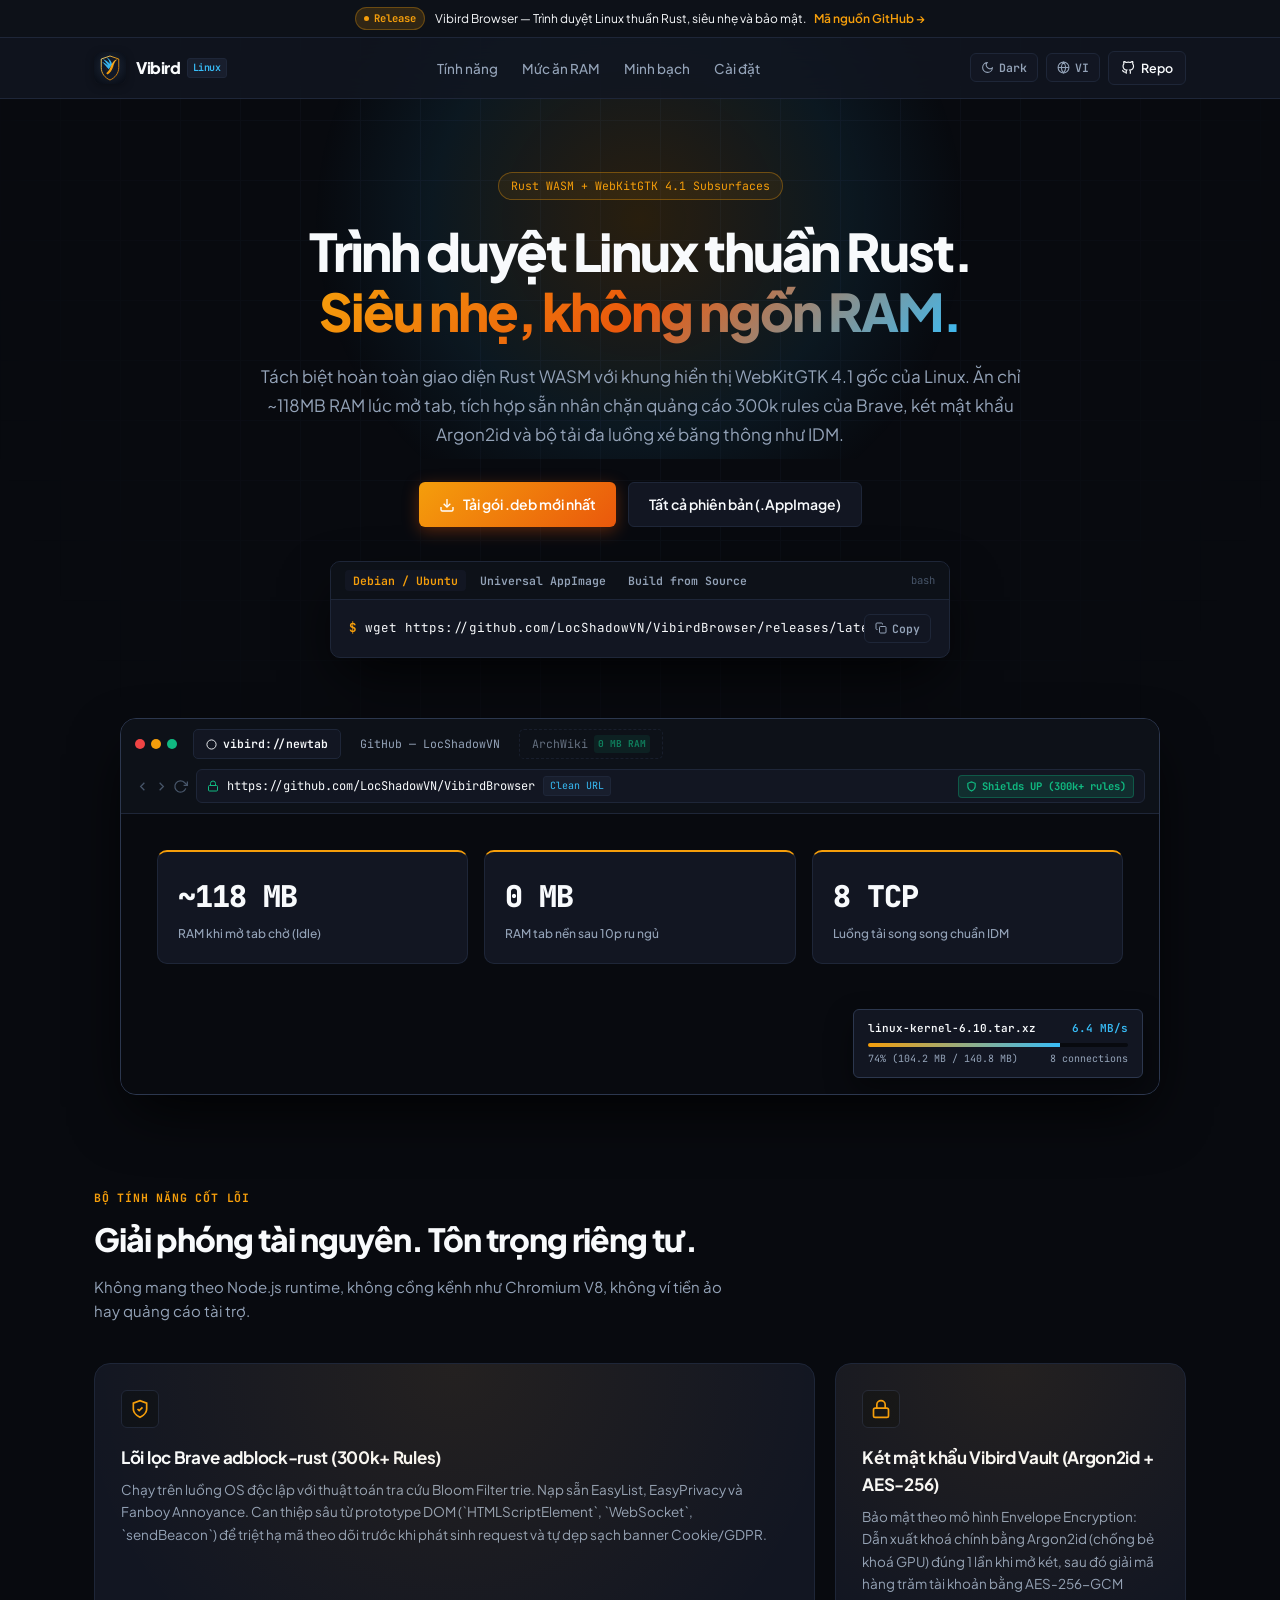
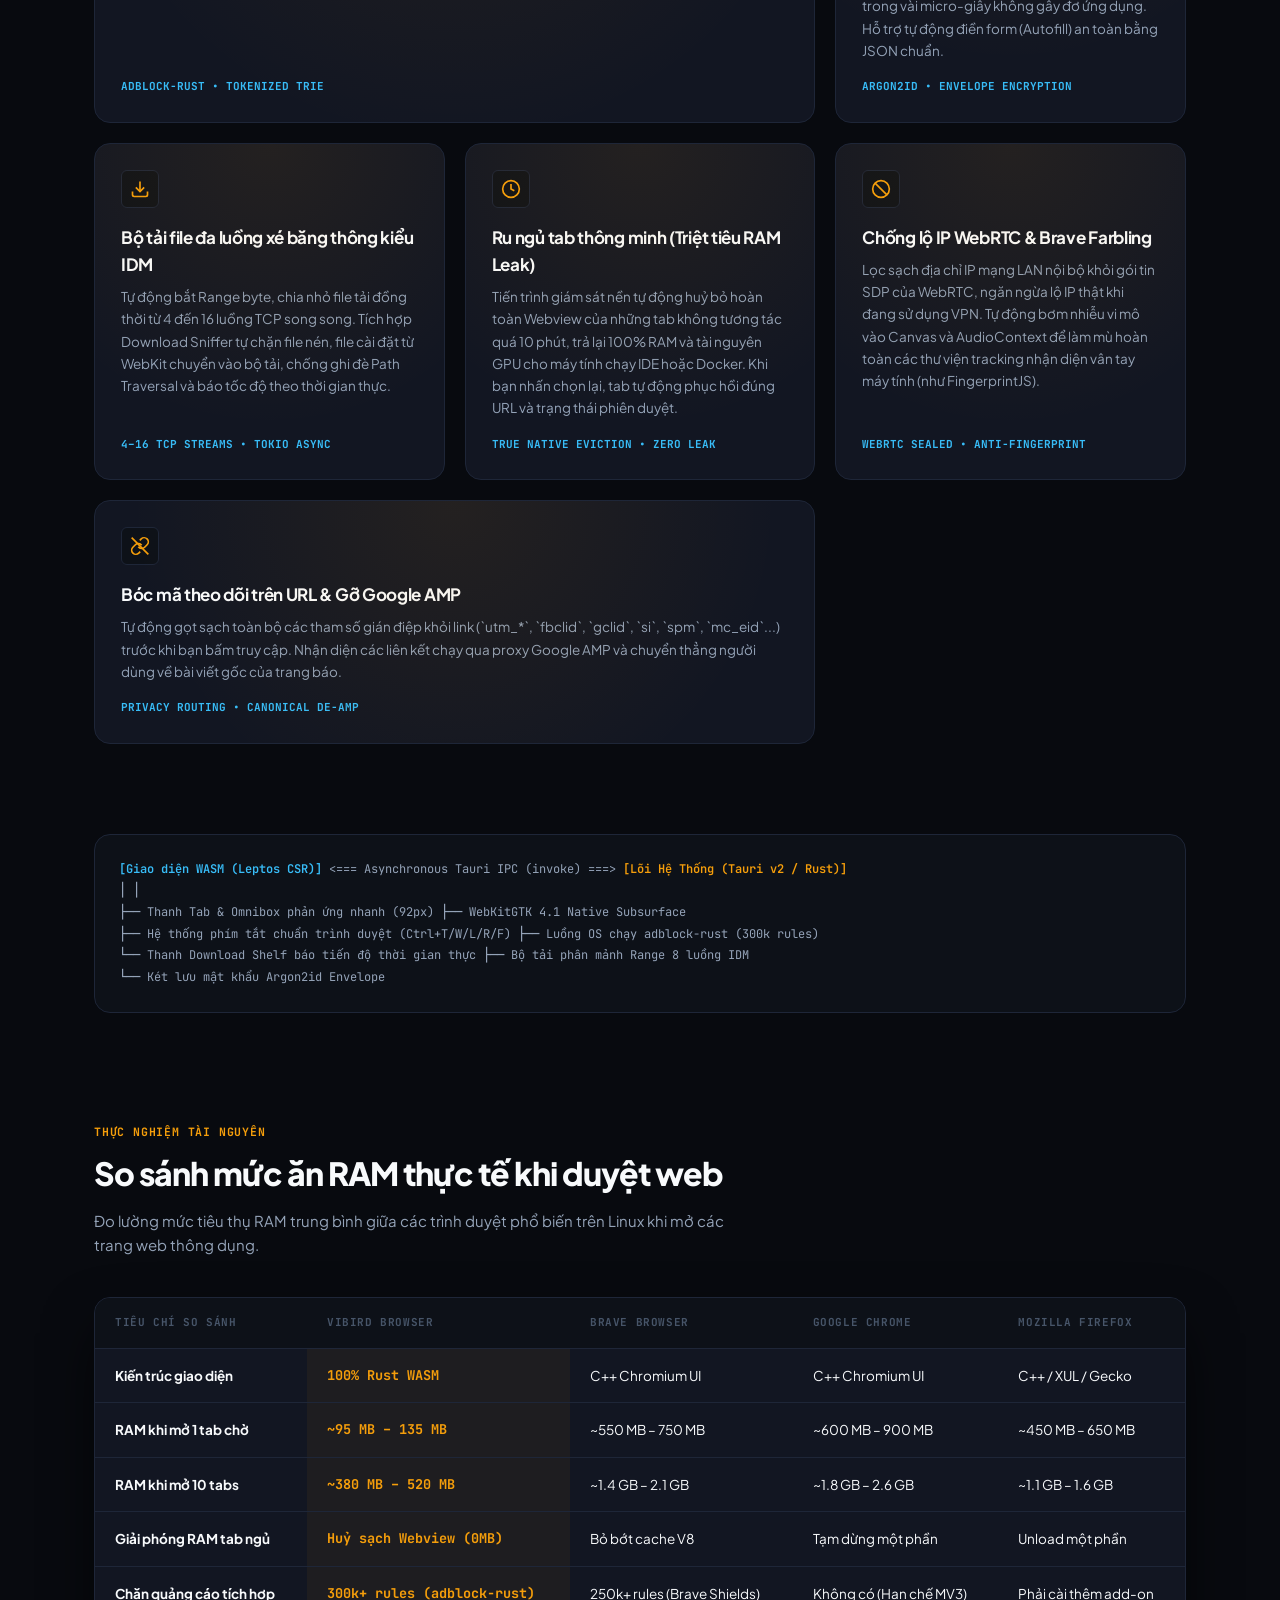
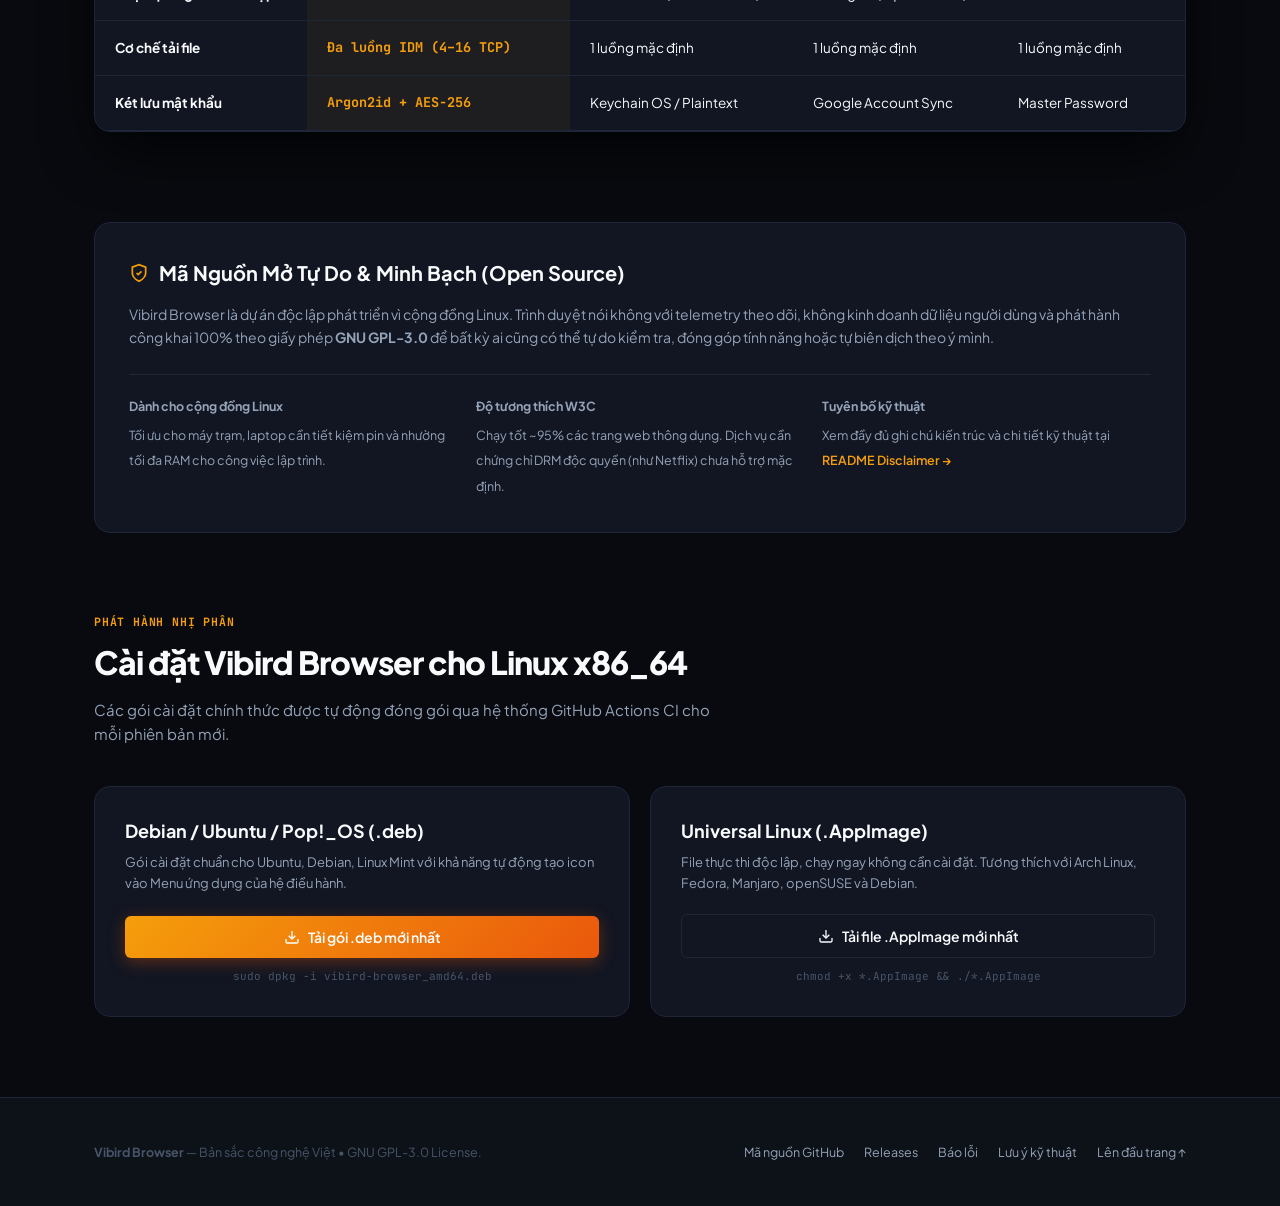
==== commit 9b2fcc97: "Update index.html" ====
--- a/docs/index.html
+++ b/docs/index.html
@@ -4,75 +4,72 @@
   <meta charset="UTF-8" />
   <meta name="viewport" content="width=device-width, initial-scale=1.0" />
   <title>Vibird Browser — Trình Duyệt Desktop Siêu Nhẹ Cho Linux</title>
-  <meta name="description" content="Trình duyệt desktop Linux viết 100% bằng Rust và WebKitGTK 4.1. Nhẹ máy, không ngốn RAM, tích hợp sẵn chặn quảng cáo Brave 300k rules và tải file đa luồng kiểu IDM." />
-
-  <!-- Google Fonts: Plus Jakarta Sans & JetBrains Mono -->
+  <meta name="description" content="Trình duyệt desktop Linux viết 100% bằng Rust và WebKitGTK 4.1 Native. Nhẹ máy, ăn chỉ ~118MB RAM, tích hợp sẵn nhân chặn quảng cáo Brave 300k rules, két mật khẩu Argon2id và tải đa luồng kiểu IDM." />
+
+  <!-- Fonts: Plus Jakarta Sans & JetBrains Mono -->
   <link rel="preconnect" href="https://fonts.googleapis.com">
   <link rel="preconnect" href="https://fonts.gstatic.com" crossorigin>
   <link href="https://fonts.googleapis.com/css2?family=JetBrains+Mono:ital,wght@0,400;0,500;0,600;0,700;1,400&family=Plus+Jakarta+Sans:wght@300;400;500;600;700;800&display=swap" rel="stylesheet">
 
   <style>
     /* ==========================================================================
-       DESIGN SYSTEM & THEME PALETTES
+       DESIGN SYSTEM (HIGH-CRAFT DEVELOPER TOOL AESTHETIC)
        ========================================================================== */
     :root {
       --font-sans: 'Plus Jakarta Sans', -apple-system, BlinkMacSystemFont, 'Segoe UI', Roboto, sans-serif;
       --font-mono: 'JetBrains Mono', ui-monospace, monospace;
 
-      --brand-amber: #f59e0b;
-      --brand-bronze: #d97706;
-      --brand-caramel: #ea580c;
-      --cyan-core: #38bdf8;
-      --emerald-shield: #10b981;
-
-      --radius-sm: 8px;
-      --radius-md: 14px;
-      --radius-lg: 20px;
-    }
-
-    /* DARK THEME */
+      --gold: #f59e0b;
+      --bronze: #d97706;
+      --cyan: #38bdf8;
+      --emerald: #10b981;
+      --danger: #ef4444;
+
+      --radius-sm: 6px;
+      --radius-md: 10px;
+      --radius-lg: 16px;
+    }
+
     html[data-theme="dark"] {
-      --bg: #07090e;
+      --bg: #080a0f;
       --bg-subtle: #0d1118;
-      --surface: #131823;
-      --surface-hover: #19202f;
-      --surface-glass: rgba(19, 24, 35, 0.75);
-      --border: #1f2737;
-      --border-strong: #2f3b52;
+      --surface: #121622;
+      --surface-raised: #181e2d;
+      --surface-hover: #1e2638;
+      --surface-glass: rgba(18, 22, 34, 0.82);
+
+      --border: #1e2638;
+      --border-strong: #2c374e;
       --border-accent: rgba(245, 158, 11, 0.35);
 
       --text: #f8fafc;
       --text-muted: #94a3b8;
       --text-faint: #475569;
 
-      --glow-caramel: rgba(234, 88, 12, 0.18);
-      --glow-cyan: rgba(56, 189, 248, 0.15);
-      --shadow-ambient: 0 24px 60px -12px rgba(0, 0, 0, 0.85);
-      --card-shine: radial-gradient(circle at 50% 0%, rgba(245, 158, 11, 0.12), transparent 70%);
-    }
-
-    /* LIGHT THEME */
+      --shadow-ambient: 0 24px 60px -12px rgba(0, 0, 0, 0.9);
+      --card-gradient: radial-gradient(circle at 50% 0%, rgba(245, 158, 11, 0.08), transparent 75%);
+    }
+
     html[data-theme="light"] {
       --bg: #f8fafc;
       --bg-subtle: #f1f5f9;
       --surface: #ffffff;
-      --surface-hover: #f1f5f9;
-      --surface-glass: rgba(255, 255, 255, 0.85);
+      --surface-raised: #f8fafc;
+      --surface-hover: #edf2f7;
+      --surface-glass: rgba(255, 255, 255, 0.88);
+
       --border: #e2e8f0;
       --border-strong: #cbd5e1;
-      --border-accent: rgba(217, 119, 6, 0.4);
+      --border-accent: rgba(217, 119, 6, 0.35);
 
       --text: #0f172a;
       --text-muted: #64748b;
       --text-faint: #94a3b8;
 
-      --glow-caramel: rgba(245, 158, 11, 0.15);
-      --glow-cyan: rgba(2, 132, 199, 0.1);
       --shadow-ambient: 0 20px 48px -10px rgba(15, 23, 42, 0.08);
-      --card-shine: radial-gradient(circle at 50% 0%, rgba(245, 158, 11, 0.08), transparent 70%);
-    }
-
-    /* Language toggling rules */
+      --card-gradient: radial-gradient(circle at 50% 0%, rgba(245, 158, 11, 0.05), transparent 75%);
+    }
+
     html[data-lang="vi"] .lang-en { display: none !important; }
     html[data-lang="en"] .lang-vi { display: none !important; }
 
@@ -91,84 +88,90 @@
       background-color: var(--bg);
       color: var(--text);
       font-family: var(--font-sans);
-      line-height: 1.65;
+      line-height: 1.6;
       -webkit-font-smoothing: antialiased;
       overflow-x: hidden;
-      transition: background-color 0.3s ease, color 0.3s ease;
+      transition: background-color 0.25s ease, color 0.25s ease;
     }
 
     .container {
-      max-width: 1200px;
+      max-width: 1140px;
       margin: 0 auto;
-      padding: 0 28px;
+      padding: 0 24px;
       position: relative;
       z-index: 2;
     }
 
-    .bg-mesh {
+    .bg-grid {
       position: fixed;
-      top: 0;
+      inset: 0;
+      background-image: 
+        linear-gradient(to right, var(--border) 1px, transparent 1px),
+        linear-gradient(to bottom, var(--border) 1px, transparent 1px);
+      background-size: 60px 60px;
+      opacity: 0.25;
+      pointer-events: none;
+      z-index: 0;
+      mask-image: radial-gradient(ellipse at 50% 0%, #000 30%, transparent 80%);
+    }
+
+    .hero-glow {
+      position: absolute;
+      top: -120px;
       left: 50%;
       transform: translateX(-50%);
-      width: 1400px;
-      height: 700px;
-      background: radial-gradient(ellipse at 50% 0%, var(--glow-caramel) 0%, var(--glow-cyan) 40%, transparent 75%);
+      width: 800px;
+      height: 480px;
+      background: radial-gradient(circle, rgba(245, 158, 11, 0.14) 0%, rgba(56, 189, 248, 0.08) 45%, transparent 70%);
       pointer-events: none;
-      z-index: 0;
-      opacity: 0.85;
-    }
-
-    /* Top Release Announcement Banner */
-    .top-banner {
-      background: linear-gradient(90deg, rgba(245, 158, 11, 0.12) 0%, rgba(56, 189, 248, 0.08) 100%);
+      z-index: 1;
+    }
+
+    /* ==========================================================================
+       TOP ANNOUNCEMENT BAR & NAVIGATION
+       ========================================================================== */
+    .top-announce {
+      background: var(--bg-subtle);
       border-bottom: 1px solid var(--border);
-      padding: 8px 16px;
-      font-size: 13px;
+      padding: 7px 16px;
+      font-size: 12px;
       display: flex;
       justify-content: center;
       align-items: center;
-      gap: 12px;
+      gap: 10px;
       position: sticky;
       top: 0;
       z-index: 100;
-      backdrop-filter: blur(16px);
-    }
-
-    .status-badge {
+      backdrop-filter: blur(12px);
+    }
+
+    .badge-pill {
       display: inline-flex;
       align-items: center;
-      gap: 6px;
-      padding: 2px 10px;
+      gap: 5px;
+      padding: 2px 8px;
       border-radius: 99px;
-      background: rgba(245, 158, 11, 0.18);
-      border: 1px solid rgba(245, 158, 11, 0.35);
+      background: rgba(245, 158, 11, 0.15);
+      border: 1px solid rgba(245, 158, 11, 0.3);
       font-family: var(--font-mono);
-      font-size: 11px;
+      font-size: 10.5px;
       font-weight: 700;
-      color: var(--brand-amber);
-    }
-
-    .status-dot {
-      width: 6px;
-      height: 6px;
+      color: var(--gold);
+    }
+
+    .badge-dot {
+      width: 5px;
+      height: 5px;
       border-radius: 50%;
-      background: var(--brand-amber);
-      box-shadow: 0 0 8px var(--brand-amber);
-      animation: pulseGlow 1.8s infinite ease-in-out;
-    }
-
-    @keyframes pulseGlow {
-      0%, 100% { opacity: 1; transform: scale(1); }
-      50% { opacity: 0.4; transform: scale(0.8); }
-    }
-
-    /* Sticky Navbar */
+      background: var(--gold);
+    }
+
     nav {
       position: sticky;
-      top: 37px;
+      top: 35px;
       z-index: 90;
       background: var(--surface-glass);
-      backdrop-filter: blur(20px);
+      backdrop-filter: blur(16px);
       border-bottom: 1px solid var(--border);
     }
 
@@ -176,195 +179,209 @@
       display: flex;
       align-items: center;
       justify-content: space-between;
-      height: 68px;
-    }
-
-    .brand-group {
-      display: flex;
-      align-items: center;
-      gap: 12px;
+      height: 60px;
+    }
+
+    .brand-link {
+      display: flex;
+      align-items: center;
+      gap: 10px;
       text-decoration: none;
       color: var(--text);
     }
 
-    .brand-icon-wrap {
-      width: 38px;
-      height: 38px;
+    .brand-logo-frame {
+      width: 32px;
+      height: 32px;
       border-radius: var(--radius-sm);
       overflow: hidden;
       display: flex;
       align-items: center;
       justify-content: center;
-      box-shadow: 0 4px 14px var(--glow-caramel);
-    }
-
-    .brand-title {
-      font-size: 18px;
+      box-shadow: 0 2px 8px rgba(0, 0, 0, 0.3);
+    }
+
+    .brand-name {
+      font-size: 16px;
       font-weight: 800;
-      letter-spacing: -0.5px;
-      display: flex;
-      align-items: center;
-      gap: 8px;
+      letter-spacing: -0.4px;
+      display: flex;
+      align-items: center;
+      gap: 6px;
     }
 
     .brand-tag {
       font-size: 10px;
       font-family: var(--font-mono);
-      padding: 2px 6px;
-      border-radius: 4px;
-      background: var(--surface-hover);
-      color: var(--cyan-core);
+      padding: 1px 5px;
+      border-radius: 3px;
+      background: var(--surface-raised);
+      color: var(--cyan);
       border: 1px solid var(--border);
-    }
-
-    .nav-links {
-      display: flex;
-      gap: 28px;
+      font-weight: 600;
+    }
+
+    .nav-menu {
+      display: flex;
+      gap: 24px;
       list-style: none;
     }
-    .nav-links a {
+    .nav-menu a {
       color: var(--text-muted);
       text-decoration: none;
-      font-size: 14px;
-      font-weight: 600;
+      font-size: 13.5px;
+      font-weight: 500;
       transition: color 0.15s ease;
     }
-    .nav-links a:hover {
+    .nav-menu a:hover {
       color: var(--text);
     }
 
-    .nav-actions {
-      display: flex;
-      align-items: center;
-      gap: 10px;
-    }
-
-    .ctrl-pill {
+    .nav-tools {
+      display: flex;
+      align-items: center;
+      gap: 8px;
+    }
+
+    .btn-tool {
       background: var(--surface);
       border: 1px solid var(--border);
       color: var(--text-muted);
-      padding: 7px 12px;
+      padding: 6px 10px;
       border-radius: var(--radius-sm);
-      font-size: 12px;
+      font-size: 11.5px;
       font-family: var(--font-mono);
       font-weight: 600;
       cursor: pointer;
       display: inline-flex;
       align-items: center;
-      gap: 6px;
-      transition: all 0.2s ease;
-    }
-    .ctrl-pill:hover {
+      gap: 5px;
+      transition: all 0.15s ease;
+    }
+    .btn-tool:hover {
       color: var(--text);
       border-color: var(--border-strong);
       background: var(--surface-hover);
     }
 
-    .btn {
+    .btn-gh {
+      background: var(--surface);
+      border: 1px solid var(--border);
+      color: var(--text);
+      text-decoration: none;
+      padding: 6px 12px;
+      border-radius: var(--radius-sm);
+      font-size: 12.5px;
+      font-weight: 600;
       display: inline-flex;
       align-items: center;
+      gap: 6px;
+      transition: all 0.15s ease;
+    }
+    .btn-gh:hover {
+      background: var(--surface-hover);
+      border-color: var(--border-strong);
+    }
+
+    /* ==========================================================================
+       HERO SECTION
+       ========================================================================== */
+    .hero {
+      padding: 72px 0 54px;
+      text-align: center;
+      position: relative;
+    }
+
+    .hero-eyebrow {
+      display: inline-flex;
+      align-items: center;
+      gap: 8px;
+      font-family: var(--font-mono);
+      font-size: 11.5px;
+      color: var(--gold);
+      background: rgba(245, 158, 11, 0.08);
+      border: 1px solid var(--border-accent);
+      padding: 4px 12px;
+      border-radius: 99px;
+      margin-bottom: 22px;
+    }
+
+    h1.hero-h1 {
+      font-size: 52px;
+      font-weight: 800;
+      letter-spacing: -2px;
+      line-height: 1.15;
+      margin-bottom: 20px;
+      max-width: 880px;
+      margin-left: auto;
+      margin-right: auto;
+    }
+
+    .text-gradient {
+      background: linear-gradient(135deg, #f59e0b 0%, #ea580c 50%, #38bdf8 100%);
+      -webkit-background-clip: text;
+      -webkit-text-fill-color: transparent;
+    }
+
+    .hero-lead {
+      font-size: 17px;
+      color: var(--text-muted);
+      max-width: 760px;
+      margin: 0 auto 34px;
+      line-height: 1.7;
+    }
+
+    .hero-buttons {
+      display: flex;
       justify-content: center;
-      gap: 8px;
-      padding: 9px 18px;
+      flex-wrap: wrap;
+      gap: 12px;
+      margin-bottom: 34px;
+    }
+
+    .btn-main {
+      background: linear-gradient(135deg, #f59e0b 0%, #ea580c 100%);
+      color: #ffffff;
+      padding: 10px 20px;
       border-radius: var(--radius-sm);
-      font-size: 13.5px;
+      font-size: 14px;
       font-weight: 600;
       text-decoration: none;
-      cursor: pointer;
+      display: inline-flex;
+      align-items: center;
+      gap: 8px;
+      box-shadow: 0 4px 16px rgba(234, 88, 12, 0.35);
       transition: all 0.2s cubic-bezier(0.16, 1, 0.3, 1);
-      border: 1px solid transparent;
-    }
-
-    .btn-primary {
-      background: linear-gradient(135deg, #f59e0b 0%, #ea580c 100%);
-      color: #ffffff;
-      box-shadow: 0 4px 18px rgba(234, 88, 12, 0.35);
-    }
-    .btn-primary:hover {
+    }
+    .btn-main:hover {
       transform: translateY(-2px);
       box-shadow: 0 8px 24px rgba(234, 88, 12, 0.5);
     }
 
-    .btn-ghost {
+    .btn-sec {
       background: var(--surface);
-      border-color: var(--border);
+      border: 1px solid var(--border);
       color: var(--text);
-    }
-    .btn-ghost:hover {
+      padding: 10px 20px;
+      border-radius: var(--radius-sm);
+      font-size: 14px;
+      font-weight: 600;
+      text-decoration: none;
+      display: inline-flex;
+      align-items: center;
+      gap: 8px;
+      transition: all 0.2s ease;
+    }
+    .btn-sec:hover {
       background: var(--surface-hover);
       border-color: var(--border-strong);
       transform: translateY(-1px);
     }
 
-    /* Hero Section */
-    .hero {
-      padding: 80px 0 60px;
-      text-align: center;
-    }
-
-    .hero-badges {
-      display: flex;
-      justify-content: center;
-      flex-wrap: wrap;
-      gap: 10px;
-      margin-bottom: 24px;
-    }
-
-    .tag-chip {
-      font-family: var(--font-mono);
-      font-size: 12px;
-      padding: 5px 12px;
-      border-radius: 99px;
-      background: var(--surface);
-      border: 1px solid var(--border);
-      color: var(--text-muted);
-      display: inline-flex;
-      align-items: center;
-      gap: 6px;
-    }
-    .tag-chip.accent {
-      color: var(--brand-amber);
-      border-color: var(--border-accent);
-      background: rgba(245, 158, 11, 0.1);
-    }
-
-    h1.hero-title {
-      font-size: 54px;
-      font-weight: 800;
-      letter-spacing: -2px;
-      line-height: 1.18;
-      margin-bottom: 22px;
-      max-width: 920px;
-      margin-left: auto;
-      margin-right: auto;
-    }
-
-    .gradient-text {
-      background: linear-gradient(135deg, #f59e0b 0%, #f97316 50%, #38bdf8 100%);
-      -webkit-background-clip: text;
-      -webkit-text-fill-color: transparent;
-    }
-
-    .hero-desc {
-      font-size: 18px;
-      color: var(--text-muted);
-      max-width: 800px;
-      margin: 0 auto 36px;
-      line-height: 1.7;
-    }
-
-    .hero-actions {
-      display: flex;
-      justify-content: center;
-      flex-wrap: wrap;
-      gap: 14px;
-      margin-bottom: 40px;
-    }
-
-    /* Terminal Quick Box */
-    .terminal-box {
-      max-width: 680px;
-      margin: 0 auto 70px;
+    /* CLI Quick Box */
+    .cli-box {
+      max-width: 620px;
+      margin: 0 auto 60px;
       background: var(--surface);
       border: 1px solid var(--border);
       border-radius: var(--radius-md);
@@ -373,297 +390,1215 @@
       text-align: left;
     }
 
-    .terminal-header {
+    .cli-bar {
       background: var(--bg-subtle);
       border-bottom: 1px solid var(--border);
-      padding: 10px 16px;
+      padding: 8px 14px;
       display: flex;
       justify-content: space-between;
       align-items: center;
     }
 
-    .term-tabs {
-      display: flex;
-      gap: 8px;
-    }
-
-    .term-tab-btn {
+    .cli-tabs {
+      display: flex;
+      gap: 6px;
+    }
+
+    .cli-tab-btn {
       background: transparent;
       border: none;
       color: var(--text-muted);
       font-family: var(--font-mono);
-      font-size: 12px;
+      font-size: 11.5px;
       font-weight: 600;
-      padding: 4px 10px;
-      border-radius: 5px;
+      padding: 3px 8px;
+      border-radius: 4px;
       cursor: pointer;
     }
-    .term-tab-btn.active {
+    .cli-tab-btn.active {
       background: var(--surface);
-      color: var(--brand-amber);
-    }
-
-    .terminal-body {
-      padding: 16px 20px;
+      color: var(--gold);
+    }
+
+    .cli-content {
+      padding: 14px 18px;
       display: flex;
       align-items: center;
       justify-content: space-between;
       font-family: var(--font-mono);
-      font-size: 13px;
-    }
-
-    .terminal-code {
+      font-size: 12.5px;
+    }
+
+    .cli-code {
       color: var(--text);
       white-space: nowrap;
       overflow-x: auto;
-      padding-right: 12px;
-    }
-    .terminal-code .prompt {
-      color: var(--brand-amber);
+      padding-right: 10px;
+    }
+    .cli-code .prompt {
+      color: var(--gold);
       margin-right: 8px;
-      font-weight: bold;
-    }
-
-    /* Mockup */
-    .mockup-wrap {
-      max-width: 1060px;
+      user-select: none;
+      font-weight: 700;
+    }
+
+    /* ==========================================================================
+       AUTHENTIC BROWSER UI SPECIMEN
+       ========================================================================== */
+    .specimen-wrap {
+      max-width: 1040px;
       margin: 0 auto;
     }
 
-    .browser-frame {
+    .browser-mockup {
       background: var(--surface);
       border: 1px solid var(--border-strong);
       border-radius: var(--radius-lg);
       overflow: hidden;
       box-shadow: var(--shadow-ambient);
-    }
-
-    .frame-chrome {
+      text-align: left;
+    }
+
+    .mockup-header {
       background: var(--bg-subtle);
       border-bottom: 1px solid var(--border);
-      padding: 10px 16px;
-    }
-
-    .tab-strip {
+      padding: 10px 14px;
+    }
+
+    .mockup-tabs {
       display: flex;
       align-items: center;
       gap: 6px;
       margin-bottom: 10px;
     }
 
-    .window-dots {
+    .window-controls {
       display: flex;
       gap: 6px;
-      margin-right: 12px;
-    }
-    .window-dot {
-      width: 11px;
-      height: 11px;
+      margin-right: 10px;
+    }
+    .ctrl-circle {
+      width: 10px;
+      height: 10px;
       border-radius: 50%;
     }
-    .dot-close { background: #ef4444; }
-    .dot-min { background: #f59e0b; }
-    .dot-max { background: #10b981; }
-
-    .mock-tab {
+    .c-red { background: #ef4444; }
+    .c-yellow { background: #f59e0b; }
+    .c-green { background: #10b981; }
+
+    .tab-item {
       background: transparent;
       border: 1px solid transparent;
       color: var(--text-muted);
-      padding: 6px 14px;
-      border-radius: 6px;
-      font-size: 12px;
+      padding: 5px 12px;
+      border-radius: 5px;
+      font-size: 11.5px;
       font-family: var(--font-mono);
       display: flex;
       align-items: center;
-      gap: 8px;
-    }
-    .mock-tab.active {
+      gap: 6px;
+    }
+    .tab-item.active {
       background: var(--surface);
       color: var(--text);
       border-color: var(--border);
       font-weight: 600;
     }
-    .mock-tab.snoozed {
-      opacity: 0.6;
+    .tab-item.snooze-demo {
+      opacity: 0.65;
       border-style: dashed;
-      border-color: var(--border-strong);
-    }
-
-    .address-bar-row {
-      display: flex;
-      align-items: center;
-      gap: 10px;
-    }
-
-    .nav-arrows {
+      border-color: var(--border);
+    }
+    .tab-badge-ram {
+      font-size: 9.5px;
+      padding: 1px 4px;
+      border-radius: 3px;
+      background: rgba(16, 185, 129, 0.15);
+      color: var(--emerald);
+      font-weight: 700;
+    }
+
+    .mockup-nav {
+      display: flex;
+      align-items: center;
+      gap: 8px;
+    }
+
+    .mockup-arrows {
       display: flex;
       gap: 4px;
       color: var(--text-faint);
     }
 
-    .mock-omnibox {
+    .mockup-omnibox {
       flex: 1;
       background: var(--surface);
       border: 1px solid var(--border);
       border-radius: var(--radius-sm);
-      height: 36px;
-      padding: 0 12px;
+      height: 34px;
+      padding: 0 10px;
       display: flex;
       align-items: center;
       justify-content: space-between;
       font-family: var(--font-mono);
-      font-size: 12.5px;
+      font-size: 12px;
+    }
+
+    .clean-url-tag {
+      font-size: 10px;
+      background: var(--surface-raised);
+      border: 1px solid var(--border);
+      padding: 1px 6px;
+      border-radius: 3px;
+      color: var(--cyan);
+    }
+
+    .shield-badge-live {
+      display: inline-flex;
+      align-items: center;
+      gap: 5px;
+      background: rgba(16, 185, 129, 0.15);
+      color: var(--emerald);
+      border: 1px solid rgba(16, 185, 129, 0.3);
+      padding: 2px 7px;
+      border-radius: 4px;
+      font-size: 10.5px;
+      font-weight: 700;
+    }
+
+    .mockup-canvas {
+      padding: 36px;
+      background: var(--bg);
+      position: relative;
+      min-height: 280px;
+    }
+
+    .canvas-grid {
+      display: grid;
+      grid-template-columns: repeat(3, 1fr);
+      gap: 16px;
+    }
+
+    .canvas-stat {
+      background: var(--surface);
+      border: 1px solid var(--border);
+      border-radius: var(--radius-md);
+      padding: 20px;
+      border-top: 2px solid var(--gold);
+    }
+    .canvas-stat .val {
+      font-family: var(--font-mono);
+      font-size: 30px;
+      font-weight: 800;
       color: var(--text);
-    }
-
-    .badge-shield-live {
-      display: inline-flex;
-      align-items: center;
-      gap: 6px;
-      background: rgba(16, 185, 129, 0.15);
-      color: var(--emerald-shield);
-      border: 1px solid rgba(16, 185, 129, 0.3);
-      padding: 2px 8px;
-      border-radius: 4px;
+      letter-spacing: -1px;
+    }
+    .canvas-stat .lbl {
+      font-size: 12px;
+      color: var(--text-muted);
+      margin-top: 4px;
+      font-weight: 500;
+    }
+
+    .mockup-shelf {
+      position: absolute;
+      bottom: 16px;
+      right: 16px;
+      width: 290px;
+      background: var(--surface);
+      border: 1px solid var(--border-strong);
+      border-radius: var(--radius-sm);
+      padding: 10px 14px;
+      box-shadow: 0 12px 28px rgba(0, 0, 0, 0.4);
+      font-family: var(--font-mono);
       font-size: 11px;
+    }
+    .shelf-top {
+      display: flex;
+      justify-content: space-between;
+      margin-bottom: 6px;
+      color: var(--text);
+      font-weight: 600;
+    }
+    .shelf-bar {
+      height: 4px;
+      width: 100%;
+      background: var(--bg);
+      border-radius: 2px;
+      overflow: hidden;
+      margin-bottom: 4px;
+    }
+    .shelf-fill {
+      width: 74%;
+      height: 100%;
+      background: linear-gradient(90deg, var(--gold), var(--cyan));
+    }
+    .shelf-sub {
+      display: flex;
+      justify-content: space-between;
+      font-size: 10px;
+      color: var(--text-muted);
+    }
+
+    /* ==========================================================================
+       6-CARD BENTO GRID (FULL FEATURE SUITE)
+       ========================================================================== */
+    .section-head {
+      margin-bottom: 40px;
+    }
+    .eyebrow {
+      font-family: var(--font-mono);
+      font-size: 11.5px;
+      text-transform: uppercase;
+      letter-spacing: 0.8px;
+      color: var(--gold);
       font-weight: 700;
-    }
-
-    .frame-content {
-      padding: 44px;
-      background: var(--bg);
+      margin-bottom: 6px;
+    }
+    .heading-lg {
+      font-size: 32px;
+      font-weight: 800;
+      letter-spacing: -1px;
+      margin-bottom: 10px;
+    }
+    .desc-lead {
+      color: var(--text-muted);
+      font-size: 15px;
+      max-width: 640px;
+    }
+
+    .bento-grid {
       display: grid;
       grid-template-columns: repeat(3, 1fr);
       gap: 20px;
-    }
-
-    .metric-card {
-      background: var(--surface);
-      border: 1px solid var(--border);
-      border-radius: var(--radius-md);
-      padding: 24px;
-      display: flex;
-      flex-direction: column;
-      justify-content: space-between;
-      position: relative;
-      overflow: hidden;
-    }
-    .metric-card::before {
-      content: '';
-      position: absolute;
-      top: 0;
-      left: 0;
-      right: 0;
-      height: 3px;
-      background: linear-gradient(90deg, var(--brand-amber), var(--cyan-core));
-    }
-    .metric-card .num {
-      font-family: var(--font-mono);
-      font-size: 38px;
-      font-weight: 800;
-      letter-spacing: -1.5px;
-      color: var(--text);
-      margin-bottom: 6px;
-    }
-    .metric-card .label {
-      font-size: 13px;
-      color: var(--text-muted);
-      font-weight: 500;
-    }
-
-    /* Bento Grid */
-    .section-title-wrap {
-      margin-bottom: 48px;
-    }
-    .section-eyebrow {
-      font-family: var(--font-mono);
-      font-size: 12px;
-      text-transform: uppercase;
-      letter-spacing: 1px;
-      color: var(--brand-amber);
-      font-weight: 700;
-      margin-bottom: 8px;
-    }
-    .section-heading {
-      font-size: 34px;
-      font-weight: 800;
-      letter-spacing: -1px;
-      margin-bottom: 12px;
-    }
-    .section-sub {
-      color: var(--text-muted);
-      font-size: 16px;
-      max-width: 680px;
-    }
-
-    .bento-grid {
-      display: grid;
-      grid-template-columns: repeat(3, 1fr);
-      gap: 24px;
-      margin-bottom: 100px;
-    }
-
-    .bento-item {
+      margin-bottom: 90px;
+    }
+
+    .bento-card {
       background: var(--surface);
       border: 1px solid var(--border);
       border-radius: var(--radius-lg);
-      padding: 32px;
+      padding: 26px;
       position: relative;
       overflow: hidden;
       display: flex;
       flex-direction: column;
       justify-content: space-between;
-      transition: all 0.25s ease;
-    }
-    .bento-item::before {
+      transition: all 0.2s ease;
+    }
+    .bento-card::before {
       content: '';
       position: absolute;
       inset: 0;
-      background: var(--card-shine);
+      background: var(--card-gradient);
       pointer-events: none;
     }
-    .bento-item:hover {
-      transform: translateY(-4px);
+    .bento-card:hover {
       border-color: var(--border-strong);
-      box-shadow: var(--shadow-ambient);
-    }
-    .bento-item.span-2 {
+      transform: translateY(-2px);
+    }
+    .bento-card.span-2 {
       grid-column: span 2;
     }
 
     .bento-icon {
-      width: 48px;
-      height: 48px;
+      width: 38px;
+      height: 38px;
       border-radius: var(--radius-sm);
       background: var(--bg-subtle);
       border: 1px solid var(--border);
       display: flex;
       align-items: center;
       justify-content: center;
-      margin-bottom: 22px;
-      color: var(--brand-amber);
-    }
-
-    .bento-item h3 {
+      color: var(--gold);
+      margin-bottom: 16px;
+    }
+
+    .bento-card h3 {
+      font-size: 17px;
+      font-weight: 700;
+      letter-spacing: -0.3px;
+      margin-bottom: 8px;
+    }
+    .bento-card p {
+      font-size: 13.5px;
+      color: var(--text-muted);
+      line-height: 1.65;
+    }
+    .bento-meta {
+      font-family: var(--font-mono);
+      font-size: 11px;
+      font-weight: 700;
+      color: var(--cyan);
+      text-transform: uppercase;
+      margin-top: 16px;
+    }
+
+    /* Architecture Visual Diagram Box */
+    .arch-diagram {
+      background: var(--bg-subtle);
+      border: 1px solid var(--border);
+      border-radius: var(--radius-lg);
+      padding: 24px;
+      margin-bottom: 90px;
+      font-family: var(--font-mono);
+      font-size: 12px;
+      color: var(--text-muted);
+      overflow-x: auto;
+      line-height: 1.8;
+    }
+    .arch-diagram .hl { color: var(--cyan); font-weight: 600; }
+    .arch-diagram .hl-gold { color: var(--gold); font-weight: 600; }
+
+    /* ==========================================================================
+       HONEST BENCHMARKS COMPARISON TABLE (NO FAKE LAB BRAGS)
+       ========================================================================== */
+    .table-card {
+      background: var(--surface);
+      border: 1px solid var(--border);
+      border-radius: var(--radius-lg);
+      overflow: hidden;
+      box-shadow: var(--shadow-ambient);
+      margin-bottom: 90px;
+    }
+
+    table.bench-tbl {
+      width: 100%;
+      border-collapse: collapse;
+      text-align: left;
+      font-size: 13.5px;
+    }
+
+    table.bench-tbl th, table.bench-tbl td {
+      padding: 16px 20px;
+      border-bottom: 1px solid var(--border);
+    }
+
+    table.bench-tbl th {
+      background: var(--bg-subtle);
+      font-family: var(--font-mono);
+      font-size: 11px;
+      text-transform: uppercase;
+      letter-spacing: 0.6px;
+      color: var(--text-faint);
+    }
+
+    .col-highlight {
+      background: rgba(245, 158, 11, 0.05);
+      color: var(--gold);
+      font-family: var(--font-mono);
+      font-weight: 700;
+    }
+
+    /* ==========================================================================
+       OPEN SOURCE & TRANSPARENCY SECTION
+       ========================================================================== */
+    .transparency-box {
+      background: var(--surface);
+      border: 1px solid var(--border);
+      border-radius: var(--radius-lg);
+      padding: 34px;
+      margin-bottom: 80px;
+    }
+
+    .trans-head {
+      display: flex;
+      align-items: center;
+      gap: 10px;
+      margin-bottom: 14px;
+    }
+    .trans-head h3 {
       font-size: 20px;
       font-weight: 700;
-      letter-spacing: -0.4px;
-      margin-bottom: 10px;
-    }
-    .bento-item p {
+    }
+
+    .trans-body {
       font-size: 14px;
       color: var(--text-muted);
       line-height: 1.7;
-    }
-    .bento-tag {
-      font-family: var(--font-mono);
-      font-size: 11px;
+      margin-bottom: 24px;
+    }
+
+    .trans-grid {
+      display: grid;
+      grid-template-columns: repeat(3, 1fr);
+      gap: 18px;
+      padding-top: 20px;
+      border-top: 1px solid var(--border);
+    }
+
+    .trans-item strong {
+      display: block;
+      color: var(--text);
+      font-size: 13.5px;
+      margin-bottom: 4px;
+    }
+    .trans-item span {
+      font-size: 12.5px;
+      color: var(--text-muted);
+      line-height: 1.6;
+    }
+
+    /* ==========================================================================
+       DOWNLOADS SECTION
+       ========================================================================== */
+    .downloads-grid {
+      display: grid;
+      grid-template-columns: repeat(2, 1fr);
+      gap: 20px;
+      margin-bottom: 80px;
+    }
+
+    .dl-item {
+      background: var(--surface);
+      border: 1px solid var(--border);
+      border-radius: var(--radius-lg);
+      padding: 30px;
+      display: flex;
+      flex-direction: column;
+      justify-content: space-between;
+      transition: all 0.2s ease;
+    }
+    .dl-item:hover {
+      border-color: var(--border-strong);
+      transform: translateY(-2px);
+    }
+    .dl-item h4 {
+      font-size: 18px;
       font-weight: 700;
-      color: var(--cyan-core);
-      text-transform: uppercase;
-      margin-top: 20px;
-    }
-
-    /* Benchmarks */
-    .benchmarks-section {
-      padding: 60px 0 100px;
+      margin-bottom: 6px;
+    }
+    .dl-item p {
+      color: var(--text-muted);
+      font-size: 13px;
+      margin-bottom: 20px;
+    }
+
+    /* Footer */
+    footer {
+      border-top: 1px solid var(--border);
+      padding: 44px 0;
+      background: var(--bg-subtle);
+      font-size: 12.5px;
+      color: var(--text-faint);
+    }
+
+    .footer-flex {
+      display: flex;
+      justify-content: space-between;
+      align-items: center;
+    }
+
+    .footer-links {
+      display: flex;
+      gap: 20px;
+    }
+    .footer-links a {
+      color: var(--text-muted);
+      text-decoration: none;
+    }
+    .footer-links a:hover {
+      color: var(--text);
+    }
+
+    @media (max-width: 900px) {
+      h1.hero-h1 { font-size: 36px; }
+      .bento-grid { grid-template-columns: 1fr; }
+      .bento-card.span-2 { grid-column: span 1; }
+      .downloads-grid, .canvas-grid, .trans-grid { grid-template-columns: 1fr; }
+      .nav-menu { display: none; }
+      .footer-flex { flex-direction: column; gap: 16px; text-align: center; }
+    }
+  </style>
+</head>
+<body>
+
+  <div class="bg-grid"></div>
+
+  <!-- 1. Top Release Bar with Live Dynamic Tag -->
+  <div class="top-announce">
+    <div class="badge-pill">
+      <span class="badge-dot"></span>
+      <span class="tag-version">Release</span>
+    </div>
+    <span class="lang-vi">
+      Vibird Browser — Trình duyệt Linux thuần Rust, siêu nhẹ và bảo mật.
+      <a href="https://github.com/LocShadowVN/VibirdBrowser" target="_blank" style="color:var(--gold); font-weight:600; text-decoration:none; margin-left:6px;">Mã nguồn GitHub &rarr;</a>
+    </span>
+    <span class="lang-en">
+      Vibird Browser — Ultra-lean, memory-safe desktop browser for Linux.
+      <a href="https://github.com/LocShadowVN/VibirdBrowser" target="_blank" style="color:var(--gold); font-weight:600; text-decoration:none; margin-left:6px;">Source on GitHub &rarr;</a>
+    </span>
+  </div>
+
+  <!-- 2. Sticky Navbar -->
+  <nav>
+    <div class="container nav-inner">
+      <a href="#" class="brand-link">
+        <div class="brand-logo-frame">
+          <!-- Vector Logo: Chim Lạc & Trống Đồng Đông Sơn -->
+          <svg xmlns="http://www.w3.org/2000/svg" viewBox="0 0 512 512" width="32" height="32">
+            <defs>
+              <radialGradient id="vBg" cx="50%" cy="45%" r="65%">
+                <stop offset="0%" stop-color="#1E293B"/>
+                <stop offset="100%" stop-color="#090D16"/>
+              </radialGradient>
+              <linearGradient id="vGold" x1="0%" y1="0%" x2="100%" y2="100%">
+                <stop offset="0%" stop-color="#FDE68A"/>
+                <stop offset="50%" stop-color="#F59E0B"/>
+                <stop offset="100%" stop-color="#D97706"/>
+              </linearGradient>
+            </defs>
+            <rect width="512" height="512" rx="120" fill="url(#vBg)"/>
+            <path d="M256 64 L396 112 V248 C396 342 334 416 256 448 C178 416 116 342 116 248 V112 Z" fill="#111827" stroke="url(#vGold)" stroke-width="14"/>
+            <circle cx="256" cy="256" r="60" fill="none" stroke="url(#vGold)" stroke-width="4" stroke-dasharray="8,6" opacity="0.4"/>
+            <path d="M 235 275 Q 170 200 130 155 Q 185 180 230 220 Q 180 150 145 110 Q 215 140 260 190 Q 230 110 200 80 Q 280 130 290 200 Z" fill="#38bdf8" opacity="0.95"/>
+            <path d="M 195 340 C 215 320, 245 285, 260 250 C 275 215, 290 170, 320 142 C 338 126, 362 118, 388 114 C 362 126, 345 142, 335 158 C 320 182, 312 210, 305 240 C 290 290, 255 338, 218 360 Z" fill="url(#vGold)"/>
+          </svg>
+        </div>
+        <div class="brand-name">
+          <span>Vibird</span>
+          <span class="brand-tag">Linux</span>
+        </div>
+      </a>
+
+      <ul class="nav-menu">
+        <li><a href="#features"><span class="lang-vi">Tính năng</span><span class="lang-en">Features</span></a></li>
+        <li><a href="#benchmarks"><span class="lang-vi">Mức ăn RAM</span><span class="lang-en">Memory Test</span></a></li>
+        <li><a href="#transparency"><span class="lang-vi">Minh bạch</span><span class="lang-en">Open Source</span></a></li>
+        <li><a href="#downloads"><span class="lang-vi">Cài đặt</span><span class="lang-en">Downloads</span></a></li>
+      </ul>
+
+      <div class="nav-tools">
+        <button class="btn-tool" id="btn-theme" title="Chuyển chế độ sáng/tối">
+          <svg id="moon-ico" viewBox="0 0 24 24" width="13" height="13" stroke="currentColor" stroke-width="2" fill="none"><path d="M21 12.79A9 9 0 1 1 11.21 3 7 7 0 0 0 21 12.79z"></path></svg>
+          <svg id="sun-ico" style="display:none;" viewBox="0 0 24 24" width="13" height="13" stroke="currentColor" stroke-width="2" fill="none"><circle cx="12" cy="12" r="5"></circle><line x1="12" y1="1" x2="12" y2="3"></line><line x1="12" y1="21" x2="12" y2="23"></line><line x1="4.22" y1="4.22" x2="5.64" y2="5.64"></line><line x1="18.36" y1="18.36" x2="19.78" y2="19.78"></line><line x1="1" y1="12" x2="3" y2="12"></line><line x1="21" y1="12" x2="23" y2="12"></line><line x1="4.22" y1="19.78" x2="5.64" y2="18.36"></line><line x1="18.36" y1="5.64" x2="19.78" y2="4.22"></line></svg>
+          <span id="theme-lbl">Dark</span>
+        </button>
+
+        <button class="btn-tool" id="btn-lang" title="Switch Language">
+          <svg viewBox="0 0 24 24" width="13" height="13" stroke="currentColor" stroke-width="2" fill="none"><circle cx="12" cy="12" r="10"></circle><line x1="2" y1="12" x2="22" y2="12"></line><path d="M12 2a15.3 15.3 0 0 1 4 10 15.3 15.3 0 0 1-4 10 15.3 15.3 0 0 1-4-10 15.3 15.3 0 0 1 4-10z"></path></svg>
+          <span id="lang-lbl">VI</span>
+        </button>
+
+        <a href="https://github.com/LocShadowVN/VibirdBrowser" target="_blank" class="btn-gh">
+          <svg viewBox="0 0 24 24" width="14" height="14" stroke="currentColor" stroke-width="2" fill="none"><path d="M9 19c-5 1.5-5-2.5-7-3m14 6v-3.87a3.37 3.37 0 0 0-.94-2.61c3.14-.35 6.44-1.54 6.44-7A5.44 5.44 0 0 0 20 4.77 5.07 5.07 0 0 0 19.91 1S18.73.65 16 2.48a13.38 13.38 0 0 0-7 0C6.27.65 5.09 1 5.09 1A5.07 5.07 0 0 0 5 4.77a5.44 5.44 0 0 0-1.5 3.78c0 5.42 3.3 6.61 6.44 7A3.37 3.37 0 0 0 9 18.13V22"></path></svg>
+          <span>Repo</span>
+        </a>
+      </div>
+    </div>
+  </nav>
+
+  <!-- 3. Hero Section -->
+  <section class="hero">
+    <div class="hero-glow"></div>
+    <div class="container">
+      <div class="hero-eyebrow">
+        <span>Rust WASM + WebKitGTK 4.1 Subsurfaces</span>
+      </div>
+
+      <h1 class="hero-h1">
+        <span class="lang-vi">Trình duyệt Linux thuần Rust.<br /><span class="text-gradient">Siêu nhẹ, không ngốn RAM.</span></span>
+        <span class="lang-en">A lean, memory-safe browser<br /><span class="text-gradient">for Linux workstations.</span></span>
+      </h1>
+
+      <p class="hero-lead">
+        <span class="lang-vi">
+          Tách biệt hoàn toàn giao diện Rust WASM với khung hiển thị WebKitGTK 4.1 gốc của Linux. Ăn chỉ ~118MB RAM lúc mở tab, tích hợp sẵn nhân chặn quảng cáo 300k rules của Brave, két mật khẩu Argon2id và bộ tải đa luồng xé băng thông như IDM.
+        </span>
+        <span class="lang-en">
+          Decoupled Rust WebAssembly chrome with native WebKitGTK 4.1 subsurfaces. Sub-140MB idle footprint, 300,000+ Brave adblock rules, Argon2id vault, and IDM-grade chunked downloader.
+        </span>
+      </p>
+
+      <div class="hero-buttons">
+        <a href="https://github.com/LocShadowVN/VibirdBrowser/releases/latest/download/vibird-browser_amd64.deb" class="btn-main">
+          <svg viewBox="0 0 24 24" width="16" height="16" stroke="currentColor" stroke-width="2" fill="none"><path d="M21 15v4a2 2 0 0 1-2 2H5a2 2 0 0 1-2-2v-4"></path><polyline points="7 10 12 15 17 10"></polyline><line x1="12" y1="15" x2="12" y2="3"></line></svg>
+          <span class="lang-vi">Tải gói .deb mới nhất</span>
+          <span class="lang-en">Download Latest .deb</span>
+        </a>
+        <a href="#downloads" class="btn-sec">
+          <span class="lang-vi">Tất cả phiên bản (.AppImage)</span>
+          <span class="lang-en">All Package Formats</span>
+        </a>
+      </div>
+
+      <!-- Quick CLI Install Box -->
+      <div class="cli-box">
+        <div class="cli-bar">
+          <div class="cli-tabs">
+            <button class="cli-tab-btn active" onclick="switchCliTab(this, 'deb')">Debian / Ubuntu</button>
+            <button class="cli-tab-btn" onclick="switchCliTab(this, 'appimage')">Universal AppImage</button>
+            <button class="cli-tab-btn" onclick="switchCliTab(this, 'cargo')">Build from Source</button>
+          </div>
+          <span style="font-size:10.5px; color:var(--text-faint); font-family:var(--font-mono);">bash</span>
+        </div>
+        <div class="cli-content">
+          <div class="cli-code" id="cli-cmd">
+            <span class="prompt">$</span>wget https://github.com/LocShadowVN/VibirdBrowser/releases/latest/download/vibird-browser_amd64.deb && sudo dpkg -i vibird-browser_amd64.deb
+          </div>
+          <button class="btn-tool" onclick="copyCli(this)">
+            <svg viewBox="0 0 24 24" width="12" height="12" stroke="currentColor" stroke-width="2" fill="none"><rect x="9" y="9" width="13" height="13" rx="2" ry="2"></rect><path d="M5 15H4a2 2 0 0 1-2-2V4a2 2 0 0 1 2-2h9a2 2 0 0 1 2 2v1"></path></svg>
+            <span class="copy-txt">Copy</span>
+          </button>
+        </div>
+      </div>
+
+      <!-- 4. High-Fidelity Browser UI Specimen -->
+      <div class="specimen-wrap">
+        <div class="browser-mockup">
+          <div class="mockup-header">
+            <div class="mockup-tabs">
+              <div class="window-controls">
+                <span class="ctrl-circle c-red"></span>
+                <span class="ctrl-circle c-yellow"></span>
+                <span class="ctrl-circle c-green"></span>
+              </div>
+              <div class="tab-item active">
+                <svg viewBox="0 0 24 24" width="11" height="11" stroke="currentColor" stroke-width="2" fill="none"><circle cx="12" cy="12" r="10"></circle></svg>
+                <span>vibird://newtab</span>
+              </div>
+              <div class="tab-item">
+                <span>GitHub — LocShadowVN</span>
+              </div>
+              <div class="tab-item snooze-demo" title="Tab tự động giải phóng Webview sau 10 phút">
+                <span>ArchWiki</span>
+                <span class="tab-badge-ram">0 MB RAM</span>
+              </div>
+            </div>
+
+            <div class="mockup-nav">
+              <div class="mockup-arrows">
+                <svg viewBox="0 0 24 24" width="15" height="15" stroke="currentColor" stroke-width="2" fill="none"><polyline points="15 18 9 12 15 6"></polyline></svg>
+                <svg viewBox="0 0 24 24" width="15" height="15" stroke="currentColor" stroke-width="2" fill="none"><polyline points="9 18 15 12 9 6"></polyline></svg>
+                <svg viewBox="0 0 24 24" width="15" height="15" stroke="currentColor" stroke-width="2" fill="none"><polyline points="23 4 23 10 17 10"></polyline><path d="M20.49 15a9 9 0 1 1-2.12-9.36L23 10"></path></svg>
+              </div>
+
+              <div class="mockup-omnibox">
+                <div style="display:flex; align-items:center; gap:8px;">
+                  <svg viewBox="0 0 24 24" width="12" height="12" stroke="var(--emerald)" stroke-width="2" fill="none"><rect x="3" y="11" width="18" height="11" rx="2" ry="2"></rect><path d="M7 11V7a5 5 0 0 1 10 0v4"></path></svg>
+                  <span>https://github.com/LocShadowVN/VibirdBrowser</span>
+                  <span class="clean-url-tag">Clean URL</span>
+                </div>
+                <div class="shield-badge-live">
+                  <svg viewBox="0 0 24 24" width="11" height="11" stroke="currentColor" stroke-width="2.5" fill="none"><path d="M12 22s8-4 8-10V5l-8-3-8 3v7c0 6 8 10 8 10z"></path></svg>
+                  <span>Shields UP (300k+ rules)</span>
+                </div>
+              </div>
+            </div>
+          </div>
+
+          <div class="mockup-canvas">
+            <div class="canvas-grid">
+              <div class="canvas-stat">
+                <div class="val">~118 MB</div>
+                <div class="lbl">
+                  <span class="lang-vi">RAM khi mở tab chờ (Idle)</span>
+                  <span class="lang-en">Idle Tab Memory Footprint</span>
+                </div>
+              </div>
+              <div class="canvas-stat">
+                <div class="val">0 MB</div>
+                <div class="lbl">
+                  <span class="lang-vi">RAM tab nền sau 10p ru ngủ</span>
+                  <span class="lang-en">Background Tab Memory after Eviction</span>
+                </div>
+              </div>
+              <div class="canvas-stat">
+                <div class="val">8 TCP</div>
+                <div class="lbl">
+                  <span class="lang-vi">Luồng tải song song chuẩn IDM</span>
+                  <span class="lang-en">Multi-Stream Download Threads</span>
+                </div>
+              </div>
+            </div>
+
+            <!-- Floating Download Shelf Demo inside Mockup -->
+            <div class="mockup-shelf">
+              <div class="shelf-top">
+                <span>linux-kernel-6.10.tar.xz</span>
+                <span style="color:var(--cyan)">6.4 MB/s</span>
+              </div>
+              <div class="shelf-bar">
+                <div class="shelf-fill"></div>
+              </div>
+              <div class="shelf-sub">
+                <span>74% (104.2 MB / 140.8 MB)</span>
+                <span>8 connections</span>
+              </div>
+            </div>
+          </div>
+        </div>
+      </div>
+    </div>
+  </section>
+
+  <!-- 5. 6-Card Full Bento Grid (Trình Làng Tất Cả Vũ Khí Công Nghệ) -->
+  <section class="container" id="features" style="padding-top:40px;">
+    <div class="section-head">
+      <div class="eyebrow">
+        <span class="lang-vi">Bộ tính năng cốt lõi</span>
+        <span class="lang-en">Core Technical Subsystems</span>
+      </div>
+      <h2 class="heading-lg">
+        <span class="lang-vi">Giải phóng tài nguyên. Tôn trọng riêng tư.</span>
+        <span class="lang-en">Hardened Privacy & Radical Efficiency.</span>
+      </h2>
+      <p class="desc-lead">
+        <span class="lang-vi">Không mang theo Node.js runtime, không cồng kềnh như Chromium V8, không ví tiền ảo hay quảng cáo tài trợ.</span>
+        <span class="lang-en">Zero bundled Node.js runtimes, zero V8 engine bloatware, and no commercial crypto ecosystem upsells.</span>
+      </p>
+    </div>
+
+    <div class="bento-grid">
+      <!-- 1. Brave adblock-rust (Span 2) -->
+      <div class="bento-card span-2">
+        <div>
+          <div class="bento-icon">
+            <svg viewBox="0 0 24 24" width="20" height="20" stroke="currentColor" stroke-width="2" fill="none"><path d="M12 22s8-4 8-10V5l-8-3-8 3v7c0 6 8 10 8 10z"></path><path d="m9 12 2 2 4-4"></path></svg>
+          </div>
+          <h3>
+            <span class="lang-vi">Lõi lọc Brave adblock-rust (300k+ Rules)</span>
+            <span class="lang-en">Brave adblock-rust Core (300k+ Rules)</span>
+          </h3>
+          <p>
+            <span class="lang-vi">
+              Chạy trên luồng OS độc lập với thuật toán tra cứu Bloom Filter trie. Nạp sẵn EasyList, EasyPrivacy và Fanboy Annoyance. Can thiệp sâu từ prototype DOM (`HTMLScriptElement`, `WebSocket`, `sendBeacon`) để triệt hạ mã theo dõi trước khi phát sinh request và tự dẹp sạch banner Cookie/GDPR.
+            </span>
+            <span class="lang-en">
+              Runs on an isolated OS worker thread hosting Brave Software's official engine. Precompiled with EasyList, EasyPrivacy, and Fanboy's Annoyance. Deep prototype hooks intercept trackers before network dispatches, automatically defusing cookie walls.
+            </span>
+          </p>
+        </div>
+        <div class="bento-meta">adblock-rust • Tokenized Trie</div>
+      </div>
+
+      <!-- 2. Vibird Vault (Argon2id + AES-256) -->
+      <div class="bento-card">
+        <div>
+          <div class="bento-icon">
+            <svg viewBox="0 0 24 24" width="20" height="20" stroke="currentColor" stroke-width="2" fill="none"><rect x="3" y="11" width="18" height="11" rx="2" ry="2"></rect><path d="M7 11V7a5 5 0 0 1 10 0v4"></path></svg>
+          </div>
+          <h3>
+            <span class="lang-vi">Két mật khẩu Vibird Vault (Argon2id + AES-256)</span>
+            <span class="lang-en">Vibird Vault (Argon2id + AES-256-GCM)</span>
+          </h3>
+          <p>
+            <span class="lang-vi">
+              Bảo mật theo mô hình Envelope Encryption: Dẫn xuất khoá chính bằng Argon2id (chống bẻ khoá GPU) đúng 1 lần khi mở két, sau đó giải mã hàng trăm tài khoản bằng AES-256-GCM trong vài micro-giây không gây đơ ứng dụng. Hỗ trợ tự động điền form (Autofill) an toàn bằng JSON chuẩn.
+            </span>
+            <span class="lang-en">
+              Envelope encryption architecture: Memory-hard Argon2id key derivation executes once upon unlock, enabling microsecond batch decryption via AES-256-GCM without UI lockup. Features 1-click DOM autofill injection using strict JSON serialization.
+            </span>
+          </p>
+        </div>
+        <div class="bento-meta">Argon2id • Envelope Encryption</div>
+      </div>
+
+      <!-- 3. IDM Downloader -->
+      <div class="bento-card">
+        <div>
+          <div class="bento-icon">
+            <svg viewBox="0 0 24 24" width="20" height="20" stroke="currentColor" stroke-width="2" fill="none"><path d="M21 15v4a2 2 0 0 1-2 2H5a2 2 0 0 1-2-2v-4"></path><polyline points="7 10 12 15 17 10"></polyline><line x1="12" y1="15" x2="12" y2="3"></line></svg>
+          </div>
+          <h3>
+            <span class="lang-vi">Bộ tải file đa luồng xé băng thông kiểu IDM</span>
+            <span class="lang-en">IDM-Style Chunked Downloader</span>
+          </h3>
+          <p>
+            <span class="lang-vi">
+              Tự động bắt Range byte, chia nhỏ file tải đồng thời từ 4 đến 16 luồng TCP song song. Tích hợp Download Sniffer tự chặn file nén, file cài đặt từ WebKit chuyển vào bộ tải, chống ghi đè Path Traversal và báo tốc độ theo thời gian thực.
+            </span>
+            <span class="lang-en">
+              Forks payloads across 4 to 16 concurrent TCP threads via HTTP Range. Intercepts binary links via native WebKit download listeners, featuring path-traversal sanitization and live speed telemetry.
+            </span>
+          </p>
+        </div>
+        <div class="bento-meta">4–16 TCP Streams • Tokio Async</div>
+      </div>
+
+      <!-- 4. Smart Memory Tab Snoozer -->
+      <div class="bento-card">
+        <div>
+          <div class="bento-icon">
+            <svg viewBox="0 0 24 24" width="20" height="20" stroke="currentColor" stroke-width="2" fill="none"><circle cx="12" cy="12" r="10"></circle><polyline points="12 6 12 12 16 14"></polyline></svg>
+          </div>
+          <h3>
+            <span class="lang-vi">Ru ngủ tab thông minh (Triệt tiêu RAM Leak)</span>
+            <span class="lang-en">Smart Tab Memory Eviction</span>
+          </h3>
+          <p>
+            <span class="lang-vi">
+              Tiến trình giám sát nền tự động huỷ bỏ hoàn toàn Webview của những tab không tương tác quá 10 phút, trả lại 100% RAM và tài nguyên GPU cho máy tính chạy IDE hoặc Docker. Khi bạn nhấn chọn lại, tab tự động phục hồi đúng URL và trạng thái phiên duyệt.
+            </span>
+            <span class="lang-en">
+              Background supervisor cleanly destroys the underlying native WebKit webview for tabs idle over 10 minutes, returning 100% of GPU context and DOM memory to the OS. Tabs seamlessly re-instantiate on demand when clicked.
+            </span>
+          </p>
+        </div>
+        <div class="bento-meta">True Native Eviction • Zero Leak</div>
+      </div>
+
+      <!-- 5. WebRTC Leak Shield & Farbling -->
+      <div class="bento-card">
+        <div>
+          <div class="bento-icon">
+            <svg viewBox="0 0 24 24" width="20" height="20" stroke="currentColor" stroke-width="2" fill="none"><circle cx="12" cy="12" r="10"></circle><line x1="4.93" y1="4.93" x2="19.07" y2="19.07"></line></svg>
+          </div>
+          <h3>
+            <span class="lang-vi">Chống lộ IP WebRTC & Brave Farbling</span>
+            <span class="lang-en">WebRTC Leak Shield & Farbling</span>
+          </h3>
+          <p>
+            <span class="lang-vi">
+              Lọc sạch địa chỉ IP mạng LAN nội bộ khỏi gói tin SDP của WebRTC, ngăn ngừa lộ IP thật khi đang sử dụng VPN. Tự động bơm nhiễu vi mô vào Canvas và AudioContext để làm mù hoàn toàn các thư viện tracking nhận diện vân tay máy tính (như FingerprintJS).
+            </span>
+            <span class="lang-en">
+              Purges local LAN IP candidates from WebRTC SDP negotiations to prevent IP leaks behind VPNs. Injects imperceptible micro-noise into Canvas and AudioBuffer buffers to defeat fingerprinting trackers.
+            </span>
+          </p>
+        </div>
+        <div class="bento-meta">WebRTC Sealed • Anti-Fingerprint</div>
+      </div>
+
+      <!-- 6. Clean URLs & De-AMP (Span 2) -->
+      <div class="bento-card span-2">
+        <div>
+          <div class="bento-icon">
+            <svg viewBox="0 0 24 24" width="20" height="20" stroke="currentColor" stroke-width="2" fill="none"><path d="M10 13a5 5 0 0 0 7.54.54l3-3a5 5 0 0 0-7.07-7.07l-1.72 1.71"></path><path d="M14 11a5 5 0 0 0-7.54-.54l-3 3a5 5 0 0 0 7.07 7.07l1.71-1.71"></path><line x1="2" y1="2" x2="22" y2="22"></line></svg>
+          </div>
+          <h3>
+            <span class="lang-vi">Bóc mã theo dõi trên URL & Gỡ Google AMP</span>
+            <span class="lang-en">Clean URLs & Direct De-AMP Engine</span>
+          </h3>
+          <p>
+            <span class="lang-vi">
+              Tự động gọt sạch toàn bộ các tham số gián điệp khỏi link (`utm_*`, `fbclid`, `gclid`, `si`, `spm`, `mc_eid`...) trước khi bạn bấm truy cập. Nhận diện các liên kết chạy qua proxy Google AMP và chuyển thẳng người dùng về bài viết gốc của trang báo.
+            </span>
+            <span class="lang-en">
+              Strips hyper-tracking tokens (`utm_*`, `fbclid`, `gclid`, `si`, `spm`, `mc_eid`) prior to navigation and transparently redirects Google AMP cached pages back to their canonical origin servers.
+            </span>
+          </p>
+        </div>
+        <div class="bento-meta">Privacy Routing • Canonical De-AMP</div>
+      </div>
+    </div>
+
+    <!-- Architecture Visual Flow Box -->
+    <div class="arch-diagram">
+      <div><span class="hl">[Giao diện WASM (Leptos CSR)]</span> &lt;=== Asynchronous Tauri IPC (invoke) ===&gt; <span class="hl-gold">[Lõi Hệ Thống (Tauri v2 / Rust)]</span></div>
+      <div>         │                                                                             │</div>
+      <div>         ├── Thanh Tab & Omnibox phản ứng nhanh (92px)                                ├── WebKitGTK 4.1 Native Subsurface</div>
+      <div>         ├── Hệ thống phím tắt chuẩn trình duyệt (Ctrl+T/W/L/R/F)                      ├── Luồng OS chạy adblock-rust (300k rules)</div>
+      <div>         └── Thanh Download Shelf báo tiến độ thời gian thực                           ├── Bộ tải phân mảnh Range 8 luồng IDM</div>
+      <div>                                                                                       └── Két lưu mật khẩu Argon2id Envelope</div>
+    </div>
+  </section>
+
+  <!-- 6. Honest Benchmarks Table (Loại Bỏ Đo Lường Máy Trạm Sáo Rỗng) -->
+  <section class="container" id="benchmarks" style="padding-top:20px;">
+    <div class="section-head">
+      <div class="eyebrow">
+        <span class="lang-vi">Thực nghiệm tài nguyên</span>
+        <span class="lang-en">Resource Footprint</span>
+      </div>
+      <h2 class="heading-lg">
+        <span class="lang-vi">So sánh mức ăn RAM thực tế khi duyệt web</span>
+        <span class="lang-en">Real-world memory consumption across browsers</span>
+      </h2>
+      <p class="desc-lead">
+        <span class="lang-vi">Đo lường mức tiêu thụ RAM trung bình giữa các trình duyệt phổ biến trên Linux khi mở các trang web thông dụng.</span>
+        <span class="lang-en">Average RAM usage comparison across major desktop browsers on Linux under everyday browsing.</span>
+      </p>
+    </div>
+
+    <div class="table-card">
+      <table class="bench-tbl">
+        <thead>
+          <tr>
+            <th><span class="lang-vi">Tiêu chí so sánh</span><span class="lang-en">Evaluation Parameter</span></th>
+            <th>Vibird Browser</th>
+            <th>Brave Browser</th>
+            <th>Google Chrome</th>
+            <th>Mozilla Firefox</th>
+          </tr>
+        </thead>
+        <tbody>
+          <tr>
+            <td><strong><span class="lang-vi">Kiến trúc giao diện</span><span class="lang-en">UI Architecture</span></strong></td>
+            <td class="col-highlight">100% Rust WASM</td>
+            <td>C++ Chromium UI</td>
+            <td>C++ Chromium UI</td>
+            <td>C++ / XUL / Gecko</td>
+          </tr>
+          <tr>
+            <td><strong><span class="lang-vi">RAM khi mở 1 tab chờ</span><span class="lang-en">Idle RAM (1 Tab)</span></strong></td>
+            <td class="col-highlight">~95 MB – 135 MB</td>
+            <td>~550 MB – 750 MB</td>
+            <td>~600 MB – 900 MB</td>
+            <td>~450 MB – 650 MB</td>
+          </tr>
+          <tr>
+            <td><strong><span class="lang-vi">RAM khi mở 10 tabs</span><span class="lang-en">RAM Load (10 Tabs)</span></strong></td>
+            <td class="col-highlight">~380 MB – 520 MB</td>
+            <td>~1.4 GB – 2.1 GB</td>
+            <td>~1.8 GB – 2.6 GB</td>
+            <td>~1.1 GB – 1.6 GB</td>
+          </tr>
+          <tr>
+            <td><strong><span class="lang-vi">Giải phóng RAM tab ngủ</span><span class="lang-en">Tab Memory Eviction</span></strong></td>
+            <td class="col-highlight"><span class="lang-vi">Huỷ sạch Webview (0MB)</span><span class="lang-en">Complete Eviction (0MB)</span></td>
+            <td>Bỏ bớt cache V8</td>
+            <td>Tạm dừng một phần</td>
+            <td>Unload một phần</td>
+          </tr>
+          <tr>
+            <td><strong><span class="lang-vi">Chặn quảng cáo tích hợp</span><span class="lang-en">Adblock Engine</span></strong></td>
+            <td class="col-highlight">300k+ rules (adblock-rust)</td>
+            <td>250k+ rules (Brave Shields)</td>
+            <td>Không có (Hạn chế MV3)</td>
+            <td>Phải cài thêm add-on</td>
+          </tr>
+          <tr>
+            <td><strong><span class="lang-vi">Cơ chế tải file</span><span class="lang-en">Download Engine</span></strong></td>
+            <td class="col-highlight">Đa luồng IDM (4–16 TCP)</td>
+            <td>1 luồng mặc định</td>
+            <td>1 luồng mặc định</td>
+            <td>1 luồng mặc định</td>
+          </tr>
+          <tr>
+            <td><strong><span class="lang-vi">Két lưu mật khẩu</span><span class="lang-en">Password Vault</span></strong></td>
+            <td class="col-highlight">Argon2id + AES-256</td>
+            <td>Keychain OS / Plaintext</td>
+            <td>Google Account Sync</td>
+            <td>Master Password</td>
+          </tr>
+        </tbody>
+      </table>
+    </div>
+  </section>
+
+  <!-- 7. Open Source & Transparency -->
+  <section class="container" id="transparency">
+    <div class="transparency-box">
+      <div class="trans-head">
+        <svg viewBox="0 0 24 24" width="20" height="20" stroke="var(--gold)" stroke-width="2" fill="none"><path d="M12 22s8-4 8-10V5l-8-3-8 3v7c0 6 8 10 8 10z"></path><path d="m9 12 2 2 4-4"></path></svg>
+        <h3>
+          <span class="lang-vi">Mã Nguồn Mở Tự Do & Minh Bạch (Open Source)</span>
+          <span class="lang-en">Open-Source Transparency & Community Project</span>
+        </h3>
+      </div>
+
+      <p class="trans-body">
+        <span class="lang-vi">
+          Vibird Browser là dự án độc lập phát triển vì cộng đồng Linux. Trình duyệt nói không với telemetry theo dõi, không kinh doanh dữ liệu người dùng và phát hành công khai 100% theo giấy phép <strong>GNU GPL-3.0</strong> để bất kỳ ai cũng có thể tự do kiểm tra, đóng góp tính năng hoặc tự biên dịch theo ý mình.
+        </span>
+        <span class="lang-en">
+          Vibird Browser is an independent open-source initiative built for the Linux community. Released under the <strong>GNU GPL-3.0</strong> license with zero telemetry, complete source transparency, and freedom for developers to inspect, audit, compile, and contribute.
+        </span>
+      </p>
+
+      <div class="trans-grid">
+        <div class="trans-item">
+          <strong><span class="lang-vi">Dành cho cộng đồng Linux</span><span class="lang-en">Built for Linux Developers</span></strong>
+          <span>
+            <span class="lang-vi">Tối ưu cho máy trạm, laptop cần tiết kiệm pin và nhường tối đa RAM cho công việc lập trình.</span>
+            <span class="lang-en">Engineered for developer workstations requiring minimal memory overhead and maximum battery life.</span>
+          </span>
+        </div>
+        <div class="trans-item">
+          <strong><span class="lang-vi">Độ tương thích W3C</span><span class="lang-en">W3C Web Standards</span></strong>
+          <span>
+            <span class="lang-vi">Chạy tốt ~95% các trang web thông dụng. Dịch vụ cần chứng chỉ DRM độc quyền (như Netflix) chưa hỗ trợ mặc định.</span>
+            <span class="lang-en">Supports ~95% of standard web applications natively. Proprietary Widevine DRM (Netflix) is unsupported by default.</span>
+          </span>
+        </div>
+        <div class="trans-item">
+          <strong><span class="lang-vi">Tuyên bố kỹ thuật</span><span class="lang-en">Technical Disclosures</span></strong>
+          <span>
+            <span class="lang-vi">
+              Xem đầy đủ ghi chú kiến trúc và chi tiết kỹ thuật tại
+              <a href="https://github.com/LocShadowVN/VibirdBrowser#7-lưu-ý-kỹ-thuật--tính-chất-bản-thử-nghiệm" target="_blank" style="color:var(--gold); font-weight:600; text-decoration:none;">README Disclaimer &rarr;</a>
+            </span>
+            <span class="lang-en">
+              Read architectural caveats and evaluation notices in the
+              <a href="https://github.com/LocShadowVN/VibirdBrowser#7-technical-notes--evaluation-disclaimer" target="_blank" style="color:var(--gold); font-weight:600; text-decoration:none;">README Disclaimer &rarr;</a>
+            </span>
+          </span>
+        </div>
+      </div>
+    </div>
+  </section>
+
+  <!-- 8. Downloads Section -->
+  <section class="container" id="downloads">
+    <div class="section-head">
+      <div class="eyebrow">
+        <span class="lang-vi">Phát hành nhị phân</span>
+        <span class="lang-en">Binary Releases</span>
+      </div>
+      <h2 class="heading-lg">
+        <span class="lang-vi">Cài đặt Vibird Browser cho Linux x86_64</span>
+        <span class="lang-en">Install Vibird Browser for Linux x86_64</span>
+      </h2>
+      <p class="desc-lead">
+        <span class="lang-vi">Các gói cài đặt chính thức được tự động đóng gói qua hệ thống GitHub Actions CI cho mỗi phiên bản mới.</span>
+        <span class="lang-en">Official binary packages compiled and verified automatically via GitHub Actions CI for every release.</span>
+      </p>
+    </div>
+
+    <div class="downloads-grid">
+      <!-- Debian / Ubuntu -->
+      <div class="dl-item">
+        <div>
+          <h4>Debian / Ubuntu / Pop!_OS (.deb)</h4>
+          <p>
+            <span class="lang-vi">Gói cài đặt chuẩn cho Ubuntu, Debian, Linux Mint với khả năng tự động tạo icon vào Menu ứng dụng của hệ điều hành.</span>
+            <span class="lang-en">Native desktop installer for Ubuntu, Debian, Pop!_OS, and Linux Mint with native application launcher menu integration.</span>
+          </p>
+        </div>
+        <div>
+          <a href="https://github.com/LocShadowVN/VibirdBrowser/releases/latest/download/vibird-browser_amd64.deb" class="btn-main" style="width:100%; justify-content:center;">
+            <svg viewBox="0 0 24 24" width="16" height="16" stroke="currentColor" stroke-width="2" fill="none"><path d="M21 15v4a2 2 0 0 1-2 2H5a2 2 0 0 1-2-2v-4"></path><polyline points="7 10 12 15 17 10"></polyline><line x1="12" y1="15" x2="12" y2="3"></line></svg>
+            <span class="lang-vi">Tải gói .deb mới nhất</span>
+            <span class="lang-en">Download Latest .deb</span>
+          </a>
+          <div style="font-size:11px; font-family:var(--font-mono); color:var(--text-faint); margin-top:10px; text-align:center;">
+            sudo dpkg -i vibird-browser_amd64.deb
+          </div>
+        </div>
+      </div>
+
+      <!-- AppImage -->
+      <div class="dl-item">
+        <div>
+          <h4>Universal Linux (.AppImage)</h4>
+          <p>
+            <span class="lang-vi">File thực thi độc lập, chạy ngay không cần cài đặt. Tương thích với Arch Linux, Fedora, Manjaro, openSUSE và Debian.</span>
+            <span class="lang-en">Self-contained executable. Compatible across Arch Linux, Fedora, Manjaro, openSUSE, and Debian without dependencies.</span>
+          </p>
+        </div>
+        <div>
+          <a href="https://github.com/LocShadowVN/VibirdBrowser/releases/latest/download/vibird-browser_amd64.AppImage" class="btn-sec" style="width:100%; justify-content:center;">
+            <svg viewBox="0 0 24 24" width="16" height="16" stroke="currentColor" stroke-width="2" fill="none"><path d="M21 15v4a2 2 0 0 1-2 2H5a2 2 0 0 1-2-2v-4"></path><polyline points="7 10 12 15 17 10"></polyline><line x1="12" y1="15" x2="12" y2="3"></line></svg>
+            <span class="lang-vi">Tải file .AppImage mới nhất</span>
+            <span class="lang-en">Download Latest .AppImage</span>
+          </a>
+          <div style="font-size:11px; font-family:var(--font-mono); color:var(--text-faint); margin-top:10px; text-align:center;">
+            chmod +x *.AppImage &amp;&amp; ./*.AppImage
+          </div>
+        </div>
+      </div>
+    </div>
+  </section>
+
+  <!-- 9. Footer -->
+  <footer>
+    <div class="container footer-flex">
+      <div>
+        <strong>Vibird Browser</strong> — Bản sắc công nghệ Việt • GNU GPL-3.0 License.
+      </div>
+      <div class="footer-links">
+        <a href="https://github.com/LocShadowVN/VibirdBrowser" target="_blank">Mã nguồn GitHub</a>
+        <a href="https://github.com/LocShadowVN/VibirdBrowser/releases" target="_blank">Releases</a>
+        <a href="https://github.com/LocShadowVN/VibirdBrowser/issues" target="_blank">Báo lỗi</a>
+        <a href="https://github.com/LocShadowVN/VibirdBrowser#7-lưu-ý-kỹ-thuật--tính-chất-bản-thử-nghiệm" target="_blank">Lưu ý kỹ thuật</a>
+        <a href="#">Lên đầu trang &uarr;</a>
+      </div>
+    </div>
+  </footer>
+
+  <!-- ==========================================================================
+       VANILLA JAVASCRIPT: THEME, LANG, CLI TABS & DYNAMIC RELEASE FETCHER
+       ========================================================================== -->
+  <script>
+    // 1. Live Dynamic Version Fetcher from GitHub API
+    fetch('https://api.github.com/repos/LocShadowVN/VibirdBrowser/releases/latest')
+      .then(res => res.json())
+      .then(data => {
+        if (data.tag_name) {
+          document.querySelectorAll('.tag-version').forEach(el => {
+            el.innerText = data.tag_name;
+          });
+        }
+      })
+      .catch(() => {});
+
+    // 2. Theme Engine (Dark / Light)
+    const btnTheme = document.getElementById('btn-theme');
+    const themeLbl = document.getElementById('theme-lbl');
+    const sunIco = document.getElementById('sun-ico');
+    const moonIco = document.getElementById('moon-ico');
+
+    function applyTheme(theme) {
+      document.documentElement.setAttribute('data-theme', theme);
+      localStorage.setItem('vibird_theme', theme);
+      if (theme === 'dark') {
+        themeLbl.innerText = 'Dark';
+        moonIco.style.display = 'block';
+        sunIco.style.display = 'none';
+      } else {
+        themeLbl.innerText = 'Light';
+        moonIco.style.display = 'none';
+        sunIco.style.display = 'block';
+      }
+    }
+
+    const savedTheme = localStorage.getItem('vibird_theme') || 'dark';
+    applyTheme(savedTheme);
+
+    btnTheme.addEventListener('click', () => {
+      const cur = document.documentElement.getAttribute('data-theme');
+      applyTheme(cur === 'dark' ? 'light' : 'dark');
+    });
+
+    // 3. Language Engine (VI / EN)
+    const btnLang = document.getElementById('btn-lang');
+    const langLbl = document.getElementById('lang-lbl');
+
+    function applyLang(lang) {
+      document.documentElement.setAttribute('data-lang', lang);
+      localStorage.setItem('vibird_lang', lang);
+      langLbl.innerText = lang.toUpperCase();
+    }
+
+    const savedLang = localStorage.getItem('vibird_lang') || 'vi';
+    applyLang(savedLang);
+
+    btnLang.addEventListener('click', () => {
+      const cur = document.documentElement.getAttribute('data-lang');
+      applyLang(cur === 'vi' ? 'en' : 'vi');
+    });
+
+    // 4. CLI Terminal Switcher
+    const cliCommands = {
+      deb: 'wget https://github.com/LocShadowVN/VibirdBrowser/releases/latest/download/vibird-browser_amd64.deb && sudo dpkg -i vibird-browser_amd64.deb',
+      appimage: 'wget https://github.com/LocShadowVN/VibirdBrowser/releases/latest/download/vibird-browser_amd64.AppImage && chmod +x *.AppImage && ./*.AppImage',
+      cargo: 'git clone https://github.com/LocShadowVN/VibirdBrowser.git && cd VibirdBrowser && cargo tauri build'
+    };
+
+    function switchCliTab(btn, type) {
+      document.querySelectorAll('.cli-tab-btn').forEach(b => b.classList.remove('active'));
+      btn.classList.add('active');
+      const codeEl = document.getElementById('cli-cmd');
+      codeEl.innerHTML = `<span class="prompt">$</span>${cliCommands[type]}`;
+    }
+
+    // 5. Copy Command Handler
+    function copyCli(btn) {
+      const codeEl = document.getElementById('cli-cmd');
+      const textToCopy = codeEl.innerText.replace(/^\$\s*/, '');
+      navigator.clipboard.writeText(textToCopy).then(() => {
+        const lbl = btn.querySelector('.copy-txt');
+        const orig = lbl.innerText;
+        lbl.innerText = 'Copied!';
+        lbl.style.color = 'var(--emerald)';
+        setTimeout(() => {
+          lbl.innerText = orig;
+          lbl.style.color = '';
+        }, 1800);
+      });
+    }
+  </script>
+</body>
+</html>
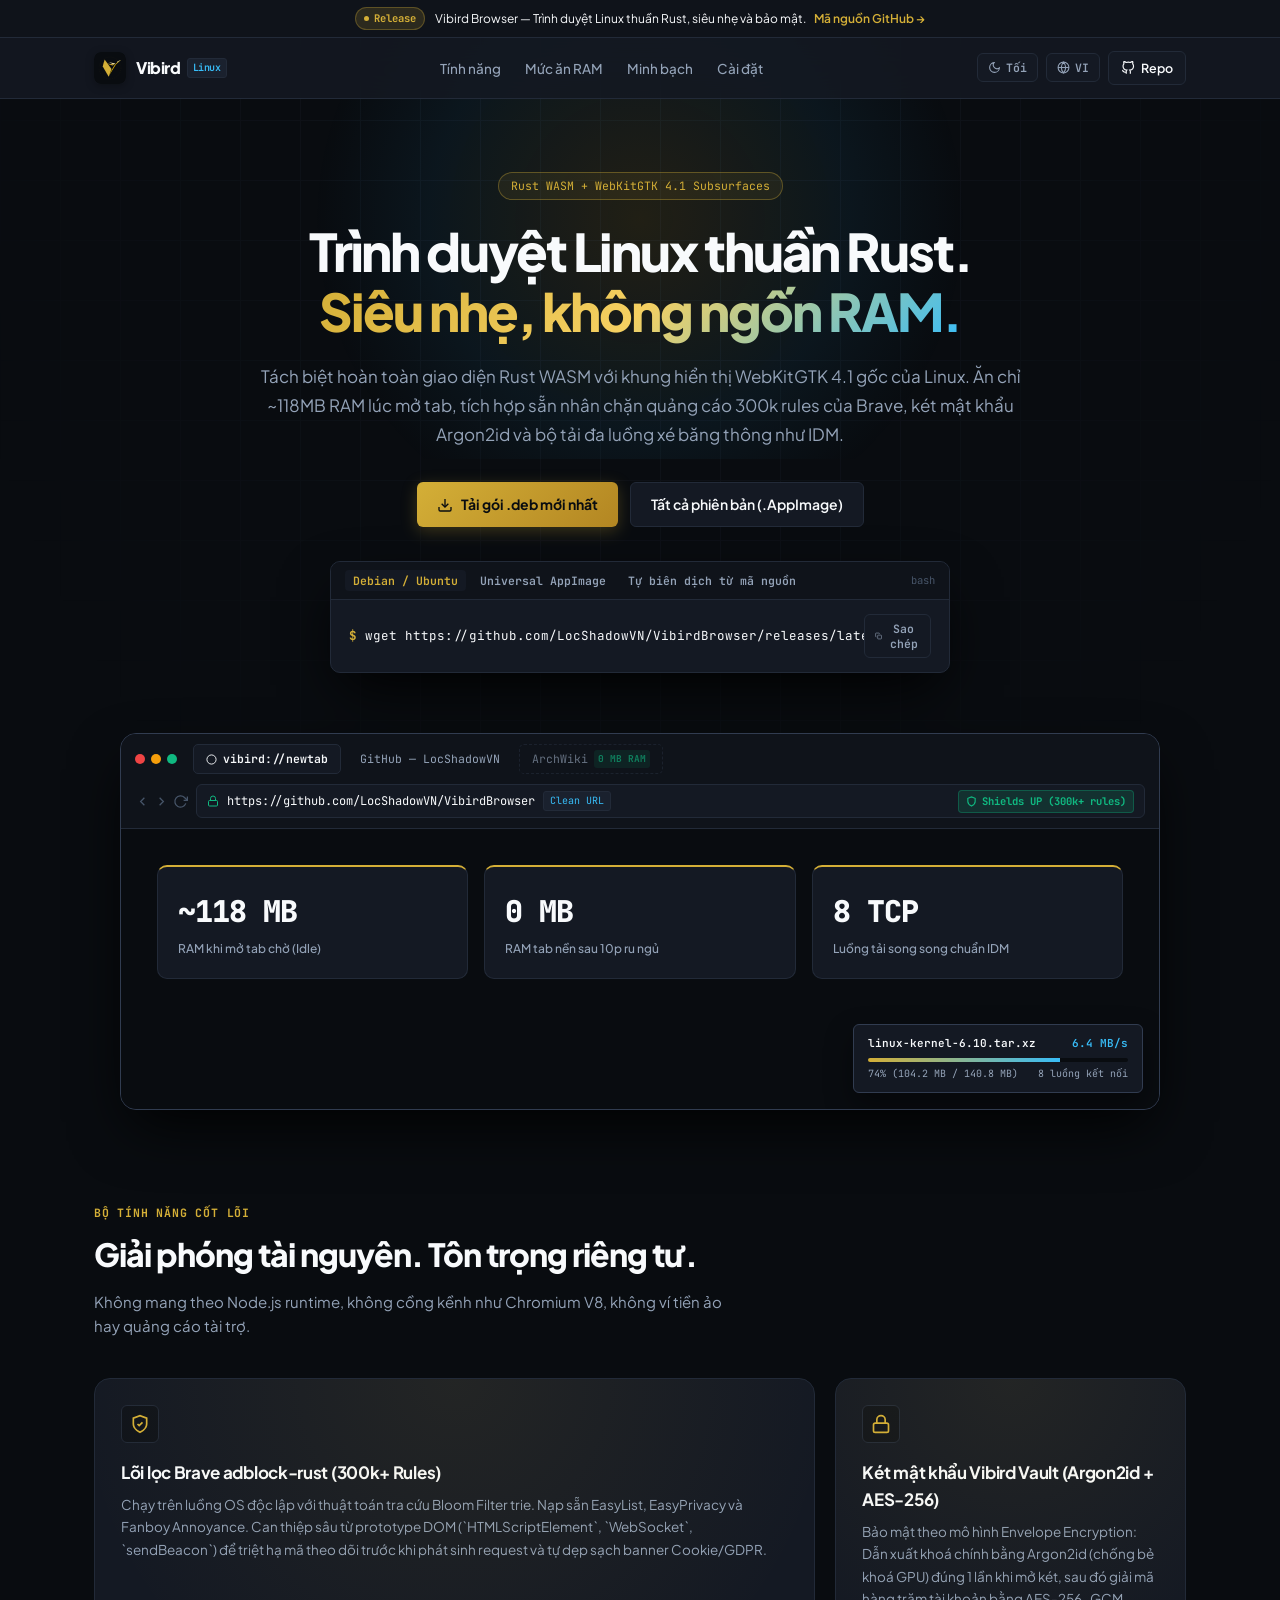
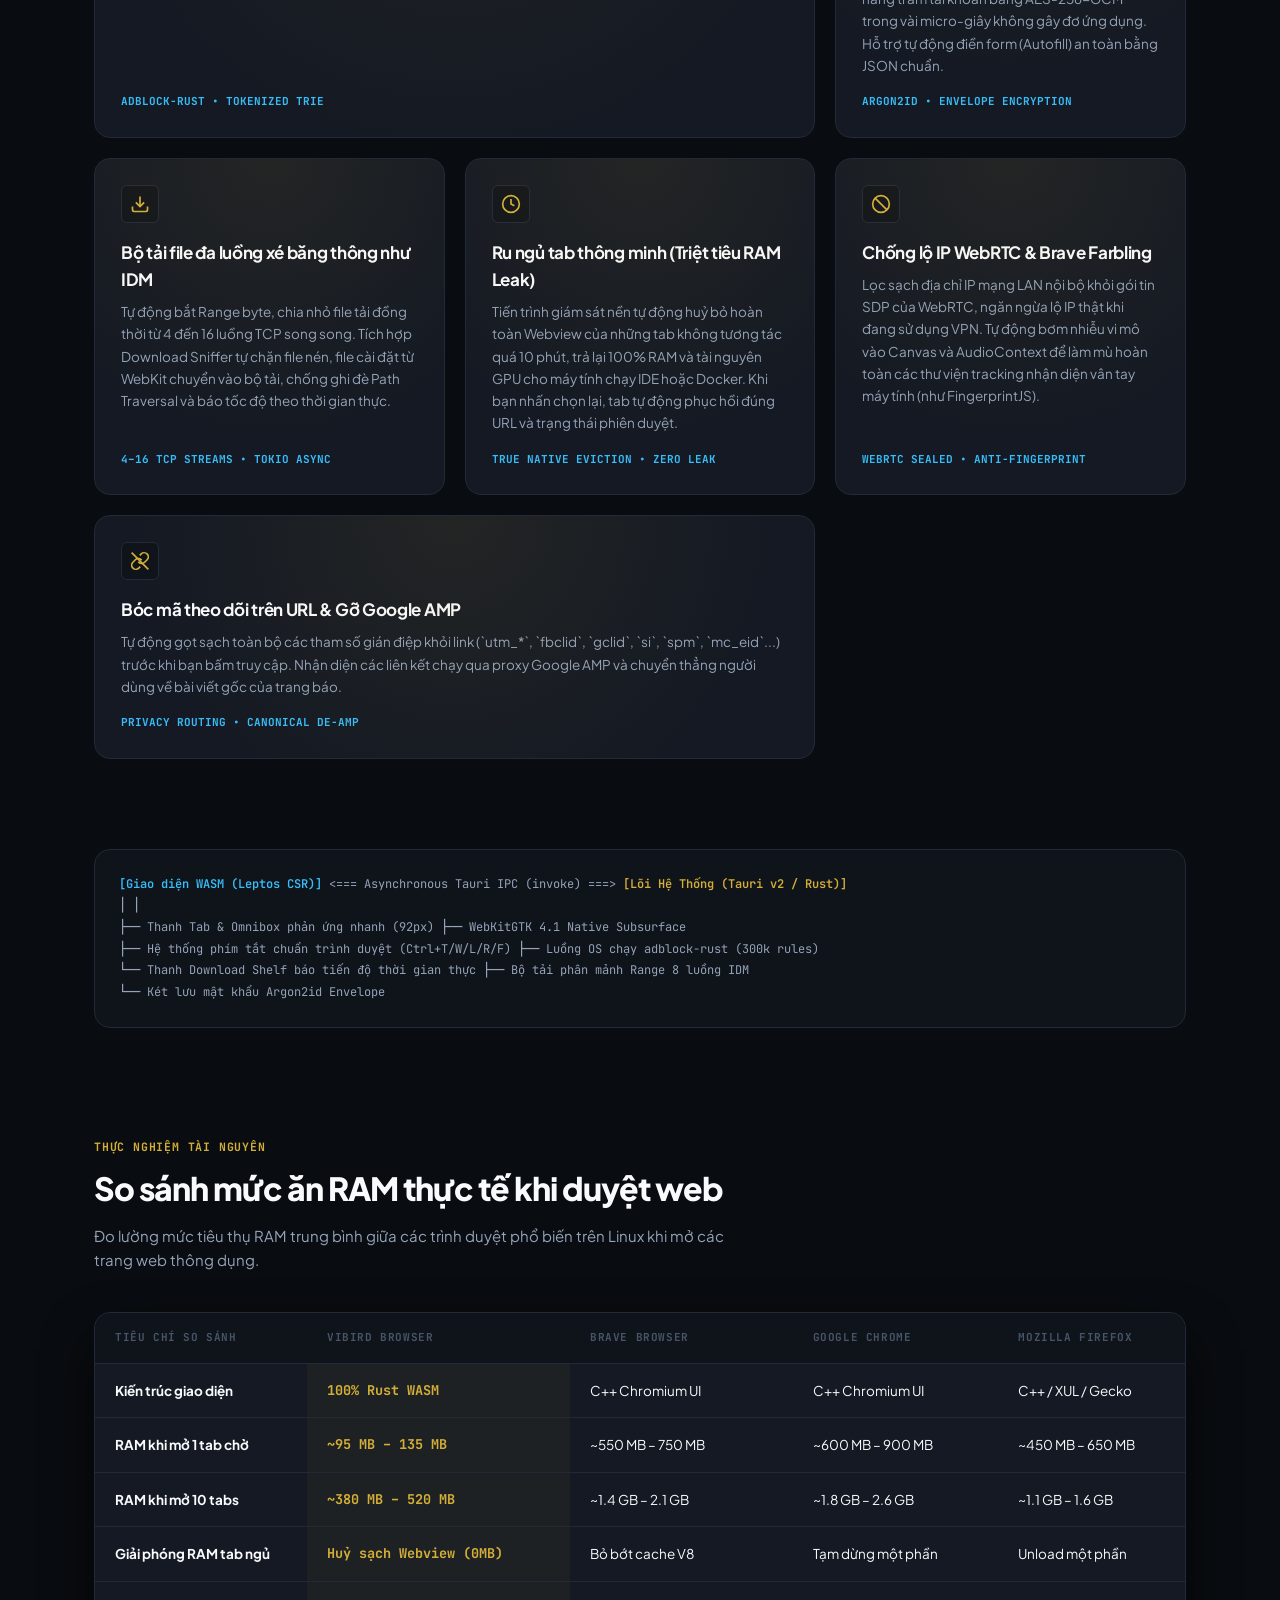
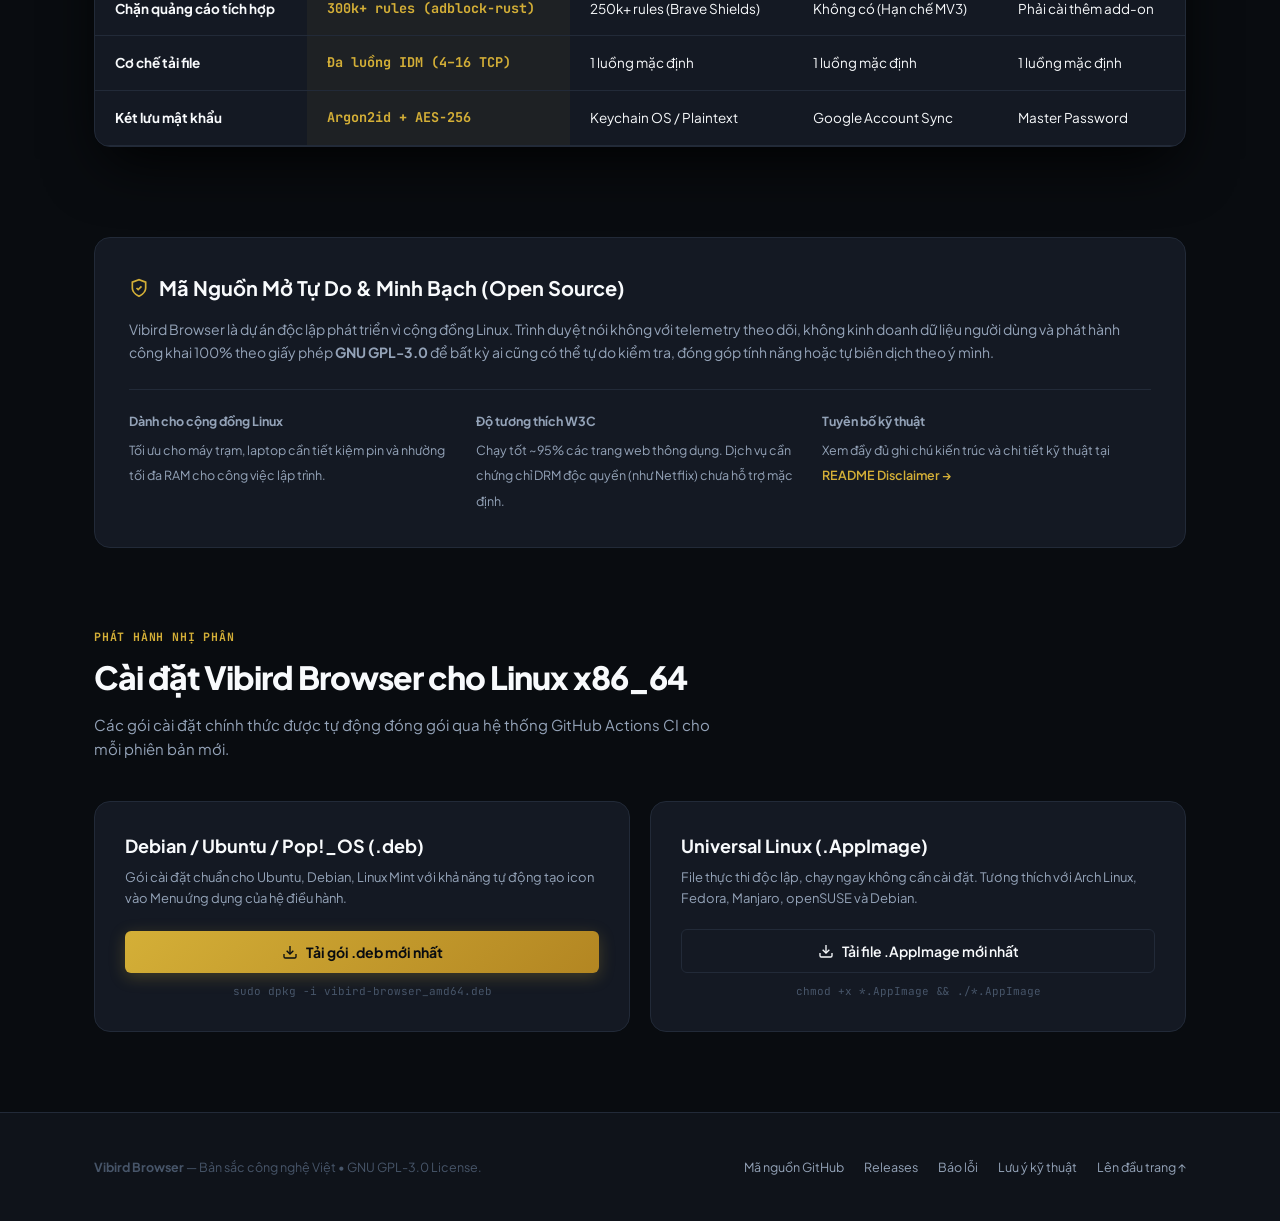
==== commit f08aa737: "Refactor theme colors and improve UI elements Updated color variables and styles for dark and light " ====
--- a/docs/index.html
+++ b/docs/index.html
@@ -19,8 +19,8 @@
       --font-sans: 'Plus Jakarta Sans', -apple-system, BlinkMacSystemFont, 'Segoe UI', Roboto, sans-serif;
       --font-mono: 'JetBrains Mono', ui-monospace, monospace;
 
-      --gold: #f59e0b;
-      --bronze: #d97706;
+      --gold: #d4af37;
+      --gold-bright: #e6b800;
       --cyan: #38bdf8;
       --emerald: #10b981;
       --danger: #ef4444;
@@ -31,23 +31,23 @@
     }
 
     html[data-theme="dark"] {
-      --bg: #080a0f;
-      --bg-subtle: #0d1118;
-      --surface: #121622;
-      --surface-raised: #181e2d;
-      --surface-hover: #1e2638;
-      --surface-glass: rgba(18, 22, 34, 0.82);
-
-      --border: #1e2638;
-      --border-strong: #2c374e;
-      --border-accent: rgba(245, 158, 11, 0.35);
+      --bg: #090c10;
+      --bg-subtle: #0f131a;
+      --surface: #141923;
+      --surface-raised: #1a212e;
+      --surface-hover: #20293a;
+      --surface-glass: rgba(20, 25, 35, 0.85);
+
+      --border: #222a38;
+      --border-strong: #313c50;
+      --border-accent: rgba(212, 175, 55, 0.35);
 
       --text: #f8fafc;
       --text-muted: #94a3b8;
       --text-faint: #475569;
 
-      --shadow-ambient: 0 24px 60px -12px rgba(0, 0, 0, 0.9);
-      --card-gradient: radial-gradient(circle at 50% 0%, rgba(245, 158, 11, 0.08), transparent 75%);
+      --shadow-ambient: 0 24px 60px -12px rgba(0, 0, 0, 0.95);
+      --card-gradient: radial-gradient(circle at 50% 0%, rgba(212, 175, 55, 0.08), transparent 75%);
     }
 
     html[data-theme="light"] {
@@ -60,14 +60,14 @@
 
       --border: #e2e8f0;
       --border-strong: #cbd5e1;
-      --border-accent: rgba(217, 119, 6, 0.35);
+      --border-accent: rgba(212, 175, 55, 0.45);
 
       --text: #0f172a;
       --text-muted: #64748b;
       --text-faint: #94a3b8;
 
       --shadow-ambient: 0 20px 48px -10px rgba(15, 23, 42, 0.08);
-      --card-gradient: radial-gradient(circle at 50% 0%, rgba(245, 158, 11, 0.05), transparent 75%);
+      --card-gradient: radial-gradient(circle at 50% 0%, rgba(212, 175, 55, 0.05), transparent 75%);
     }
 
     html[data-lang="vi"] .lang-en { display: none !important; }
@@ -122,14 +122,12 @@
       transform: translateX(-50%);
       width: 800px;
       height: 480px;
-      background: radial-gradient(circle, rgba(245, 158, 11, 0.14) 0%, rgba(56, 189, 248, 0.08) 45%, transparent 70%);
+      background: radial-gradient(circle, rgba(212, 175, 55, 0.12) 0%, rgba(56, 189, 248, 0.06) 45%, transparent 70%);
       pointer-events: none;
       z-index: 1;
     }
 
-    /* ==========================================================================
-       TOP ANNOUNCEMENT BAR & NAVIGATION
-       ========================================================================== */
+    /* Top Announcement Bar */
     .top-announce {
       background: var(--bg-subtle);
       border-bottom: 1px solid var(--border);
@@ -151,8 +149,8 @@
       gap: 5px;
       padding: 2px 8px;
       border-radius: 99px;
-      background: rgba(245, 158, 11, 0.15);
-      border: 1px solid rgba(245, 158, 11, 0.3);
+      background: rgba(212, 175, 55, 0.15);
+      border: 1px solid rgba(212, 175, 55, 0.3);
       font-family: var(--font-mono);
       font-size: 10.5px;
       font-weight: 700;
@@ -283,9 +281,7 @@
       border-color: var(--border-strong);
     }
 
-    /* ==========================================================================
-       HERO SECTION
-       ========================================================================== */
+    /* Hero */
     .hero {
       padding: 72px 0 54px;
       text-align: center;
@@ -299,7 +295,7 @@
       font-family: var(--font-mono);
       font-size: 11.5px;
       color: var(--gold);
-      background: rgba(245, 158, 11, 0.08);
+      background: rgba(212, 175, 55, 0.08);
       border: 1px solid var(--border-accent);
       padding: 4px 12px;
       border-radius: 99px;
@@ -318,7 +314,7 @@
     }
 
     .text-gradient {
-      background: linear-gradient(135deg, #f59e0b 0%, #ea580c 50%, #38bdf8 100%);
+      background: linear-gradient(135deg, #d4af37 0%, #f5d061 50%, #38bdf8 100%);
       -webkit-background-clip: text;
       -webkit-text-fill-color: transparent;
     }
@@ -340,22 +336,22 @@
     }
 
     .btn-main {
-      background: linear-gradient(135deg, #f59e0b 0%, #ea580c 100%);
-      color: #ffffff;
+      background: linear-gradient(135deg, #d4af37 0%, #b38622 100%);
+      color: #090c10;
       padding: 10px 20px;
       border-radius: var(--radius-sm);
       font-size: 14px;
-      font-weight: 600;
+      font-weight: 700;
       text-decoration: none;
       display: inline-flex;
       align-items: center;
       gap: 8px;
-      box-shadow: 0 4px 16px rgba(234, 88, 12, 0.35);
+      box-shadow: 0 4px 16px rgba(212, 175, 55, 0.25);
       transition: all 0.2s cubic-bezier(0.16, 1, 0.3, 1);
     }
     .btn-main:hover {
       transform: translateY(-2px);
-      box-shadow: 0 8px 24px rgba(234, 88, 12, 0.5);
+      box-shadow: 0 8px 24px rgba(212, 175, 55, 0.4);
     }
 
     .btn-sec {
@@ -378,7 +374,7 @@
       transform: translateY(-1px);
     }
 
-    /* CLI Quick Box */
+    /* CLI Box */
     .cli-box {
       max-width: 620px;
       margin: 0 auto 60px;
@@ -399,11 +395,7 @@
       align-items: center;
     }
 
-    .cli-tabs {
-      display: flex;
-      gap: 6px;
-    }
-
+    .cli-tabs { display: flex; gap: 6px; }
     .cli-tab-btn {
       background: transparent;
       border: none;
@@ -442,9 +434,7 @@
       font-weight: 700;
     }
 
-    /* ==========================================================================
-       AUTHENTIC BROWSER UI SPECIMEN
-       ========================================================================== */
+    /* Mockup */
     .specimen-wrap {
       max-width: 1040px;
       margin: 0 auto;
@@ -641,11 +631,9 @@
     }
 
     /* ==========================================================================
-       6-CARD BENTO GRID (FULL FEATURE SUITE)
+       6-CARD BENTO GRID
        ========================================================================== */
-    .section-head {
-      margin-bottom: 40px;
-    }
+    .section-head { margin-bottom: 40px; }
     .eyebrow {
       font-family: var(--font-mono);
       font-size: 11.5px;
@@ -697,9 +685,7 @@
       border-color: var(--border-strong);
       transform: translateY(-2px);
     }
-    .bento-card.span-2 {
-      grid-column: span 2;
-    }
+    .bento-card.span-2 { grid-column: span 2; }
 
     .bento-icon {
       width: 38px;
@@ -734,7 +720,7 @@
       margin-top: 16px;
     }
 
-    /* Architecture Visual Diagram Box */
+    /* Architecture Visual Diagram */
     .arch-diagram {
       background: var(--bg-subtle);
       border: 1px solid var(--border);
@@ -750,9 +736,7 @@
     .arch-diagram .hl { color: var(--cyan); font-weight: 600; }
     .arch-diagram .hl-gold { color: var(--gold); font-weight: 600; }
 
-    /* ==========================================================================
-       HONEST BENCHMARKS COMPARISON TABLE (NO FAKE LAB BRAGS)
-       ========================================================================== */
+    /* Benchmarks */
     .table-card {
       background: var(--surface);
       border: 1px solid var(--border);
@@ -784,15 +768,13 @@
     }
 
     .col-highlight {
-      background: rgba(245, 158, 11, 0.05);
+      background: rgba(212, 175, 55, 0.05);
       color: var(--gold);
       font-family: var(--font-mono);
       font-weight: 700;
     }
 
-    /* ==========================================================================
-       OPEN SOURCE & TRANSPARENCY SECTION
-       ========================================================================== */
+    /* Transparency */
     .transparency-box {
       background: var(--surface);
       border: 1px solid var(--border);
@@ -839,9 +821,7 @@
       line-height: 1.6;
     }
 
-    /* ==========================================================================
-       DOWNLOADS SECTION
-       ========================================================================== */
+    /* Downloads */
     .downloads-grid {
       display: grid;
       grid-template-columns: repeat(2, 1fr);
@@ -915,7 +895,7 @@
 
   <div class="bg-grid"></div>
 
-  <!-- 1. Top Release Bar with Live Dynamic Tag -->
+  <!-- Top Bar with Live Tag -->
   <div class="top-announce">
     <div class="badge-pill">
       <span class="badge-dot"></span>
@@ -931,29 +911,21 @@
     </span>
   </div>
 
-  <!-- 2. Sticky Navbar -->
+  <!-- Navbar -->
   <nav>
     <div class="container nav-inner">
       <a href="#" class="brand-link">
         <div class="brand-logo-frame">
-          <!-- Vector Logo: Chim Lạc & Trống Đồng Đông Sơn -->
+          <!-- Logo Chiseled Chim Lạc -->
           <svg xmlns="http://www.w3.org/2000/svg" viewBox="0 0 512 512" width="32" height="32">
-            <defs>
-              <radialGradient id="vBg" cx="50%" cy="45%" r="65%">
-                <stop offset="0%" stop-color="#1E293B"/>
-                <stop offset="100%" stop-color="#090D16"/>
-              </radialGradient>
-              <linearGradient id="vGold" x1="0%" y1="0%" x2="100%" y2="100%">
-                <stop offset="0%" stop-color="#FDE68A"/>
-                <stop offset="50%" stop-color="#F59E0B"/>
-                <stop offset="100%" stop-color="#D97706"/>
-              </linearGradient>
-            </defs>
-            <rect width="512" height="512" rx="120" fill="url(#vBg)"/>
-            <path d="M256 64 L396 112 V248 C396 342 334 416 256 448 C178 416 116 342 116 248 V112 Z" fill="#111827" stroke="url(#vGold)" stroke-width="14"/>
-            <circle cx="256" cy="256" r="60" fill="none" stroke="url(#vGold)" stroke-width="4" stroke-dasharray="8,6" opacity="0.4"/>
-            <path d="M 235 275 Q 170 200 130 155 Q 185 180 230 220 Q 180 150 145 110 Q 215 140 260 190 Q 230 110 200 80 Q 280 130 290 200 Z" fill="#38bdf8" opacity="0.95"/>
-            <path d="M 195 340 C 215 320, 245 285, 260 250 C 275 215, 290 170, 320 142 C 338 126, 362 118, 388 114 C 362 126, 345 142, 335 158 C 320 182, 312 210, 305 240 C 290 290, 255 338, 218 360 Z" fill="url(#vGold)"/>
+            <rect width="512" height="512" rx="116" fill="#090C10"/>
+            <circle cx="256" cy="256" r="176" fill="none" stroke="#D4AF37" stroke-width="3" opacity="0.2" stroke-dasharray="16, 16"/>
+            <polygon points="210,310 145,210 160,150 240,240" fill="#996515" opacity="0.6"/>
+            <polygon points="235,395 140,230 170,120 280,270" fill="#D4AF37"/>
+            <path d="M 235 395 C 270 330, 310 260, 350 200 L 435 125 L 365 170 C 335 195, 305 240, 275 305 Z" fill="#E6B800"/>
+            <polygon points="435,125 365,170 375,150" fill="#FFF2B2"/>
+            <polygon points="345,185 240,165 315,198" fill="#F3E5AB"/>
+            <polygon points="330,200 205,185 295,215" fill="#D4AF37"/>
           </svg>
         </div>
         <div class="brand-name">
@@ -970,13 +942,13 @@
       </ul>
 
       <div class="nav-tools">
-        <button class="btn-tool" id="btn-theme" title="Chuyển chế độ sáng/tối">
+        <button class="btn-tool" id="btn-theme" title="Theme">
           <svg id="moon-ico" viewBox="0 0 24 24" width="13" height="13" stroke="currentColor" stroke-width="2" fill="none"><path d="M21 12.79A9 9 0 1 1 11.21 3 7 7 0 0 0 21 12.79z"></path></svg>
           <svg id="sun-ico" style="display:none;" viewBox="0 0 24 24" width="13" height="13" stroke="currentColor" stroke-width="2" fill="none"><circle cx="12" cy="12" r="5"></circle><line x1="12" y1="1" x2="12" y2="3"></line><line x1="12" y1="21" x2="12" y2="23"></line><line x1="4.22" y1="4.22" x2="5.64" y2="5.64"></line><line x1="18.36" y1="18.36" x2="19.78" y2="19.78"></line><line x1="1" y1="12" x2="3" y2="12"></line><line x1="21" y1="12" x2="23" y2="12"></line><line x1="4.22" y1="19.78" x2="5.64" y2="18.36"></line><line x1="18.36" y1="5.64" x2="19.78" y2="4.22"></line></svg>
-          <span id="theme-lbl">Dark</span>
+          <span id="theme-lbl"><span class="lang-vi">Tối</span><span class="lang-en">Dark</span></span>
         </button>
 
-        <button class="btn-tool" id="btn-lang" title="Switch Language">
+        <button class="btn-tool" id="btn-lang" title="Language">
           <svg viewBox="0 0 24 24" width="13" height="13" stroke="currentColor" stroke-width="2" fill="none"><circle cx="12" cy="12" r="10"></circle><line x1="2" y1="12" x2="22" y2="12"></line><path d="M12 2a15.3 15.3 0 0 1 4 10 15.3 15.3 0 0 1-4 10 15.3 15.3 0 0 1-4-10 15.3 15.3 0 0 1 4-10z"></path></svg>
           <span id="lang-lbl">VI</span>
         </button>
@@ -989,7 +961,7 @@
     </div>
   </nav>
 
-  <!-- 3. Hero Section -->
+  <!-- Hero Section -->
   <section class="hero">
     <div class="hero-glow"></div>
     <div class="container">
@@ -1023,13 +995,16 @@
         </a>
       </div>
 
-      <!-- Quick CLI Install Box -->
+      <!-- Quick CLI Box -->
       <div class="cli-box">
         <div class="cli-bar">
           <div class="cli-tabs">
             <button class="cli-tab-btn active" onclick="switchCliTab(this, 'deb')">Debian / Ubuntu</button>
             <button class="cli-tab-btn" onclick="switchCliTab(this, 'appimage')">Universal AppImage</button>
-            <button class="cli-tab-btn" onclick="switchCliTab(this, 'cargo')">Build from Source</button>
+            <button class="cli-tab-btn" onclick="switchCliTab(this, 'cargo')">
+              <span class="lang-vi">Tự biên dịch từ mã nguồn</span>
+              <span class="lang-en">Build from Source</span>
+            </button>
           </div>
           <span style="font-size:10.5px; color:var(--text-faint); font-family:var(--font-mono);">bash</span>
         </div>
@@ -1039,12 +1014,12 @@
           </div>
           <button class="btn-tool" onclick="copyCli(this)">
             <svg viewBox="0 0 24 24" width="12" height="12" stroke="currentColor" stroke-width="2" fill="none"><rect x="9" y="9" width="13" height="13" rx="2" ry="2"></rect><path d="M5 15H4a2 2 0 0 1-2-2V4a2 2 0 0 1 2-2h9a2 2 0 0 1 2 2v1"></path></svg>
-            <span class="copy-txt">Copy</span>
+            <span class="copy-txt"><span class="lang-vi">Sao chép</span><span class="lang-en">Copy</span></span>
           </button>
         </div>
       </div>
 
-      <!-- 4. High-Fidelity Browser UI Specimen -->
+      <!-- Mockup Specimen -->
       <div class="specimen-wrap">
         <div class="browser-mockup">
           <div class="mockup-header">
@@ -1061,7 +1036,7 @@
               <div class="tab-item">
                 <span>GitHub — LocShadowVN</span>
               </div>
-              <div class="tab-item snooze-demo" title="Tab tự động giải phóng Webview sau 10 phút">
+              <div class="tab-item snooze-demo">
                 <span>ArchWiki</span>
                 <span class="tab-badge-ram">0 MB RAM</span>
               </div>
@@ -1113,7 +1088,6 @@
               </div>
             </div>
 
-            <!-- Floating Download Shelf Demo inside Mockup -->
             <div class="mockup-shelf">
               <div class="shelf-top">
                 <span>linux-kernel-6.10.tar.xz</span>
@@ -1124,7 +1098,10 @@
               </div>
               <div class="shelf-sub">
                 <span>74% (104.2 MB / 140.8 MB)</span>
-                <span>8 connections</span>
+                <span>
+                  <span class="lang-vi">8 luồng kết nối</span>
+                  <span class="lang-en">8 connections</span>
+                </span>
               </div>
             </div>
           </div>
@@ -1133,7 +1110,7 @@
     </div>
   </section>
 
-  <!-- 5. 6-Card Full Bento Grid (Trình Làng Tất Cả Vũ Khí Công Nghệ) -->
+  <!-- 5. 6-Card Full Bento Grid -->
   <section class="container" id="features" style="padding-top:40px;">
     <div class="section-head">
       <div class="eyebrow">
@@ -1202,7 +1179,7 @@
             <svg viewBox="0 0 24 24" width="20" height="20" stroke="currentColor" stroke-width="2" fill="none"><path d="M21 15v4a2 2 0 0 1-2 2H5a2 2 0 0 1-2-2v-4"></path><polyline points="7 10 12 15 17 10"></polyline><line x1="12" y1="15" x2="12" y2="3"></line></svg>
           </div>
           <h3>
-            <span class="lang-vi">Bộ tải file đa luồng xé băng thông kiểu IDM</span>
+            <span class="lang-vi">Bộ tải file đa luồng xé băng thông như IDM</span>
             <span class="lang-en">IDM-Style Chunked Downloader</span>
           </h3>
           <p>
@@ -1284,18 +1261,40 @@
       </div>
     </div>
 
-    <!-- Architecture Visual Flow Box -->
+    <!-- Architecture Visual Flow Box (Song ngữ 100%) -->
     <div class="arch-diagram">
-      <div><span class="hl">[Giao diện WASM (Leptos CSR)]</span> &lt;=== Asynchronous Tauri IPC (invoke) ===&gt; <span class="hl-gold">[Lõi Hệ Thống (Tauri v2 / Rust)]</span></div>
+      <div>
+        <span class="hl">
+          <span class="lang-vi">[Giao diện WASM (Leptos CSR)]</span>
+          <span class="lang-en">[Chrome UI (Leptos CSR WASM)]</span>
+        </span> 
+        &lt;=== Asynchronous Tauri IPC (invoke) ===&gt; 
+        <span class="hl-gold">
+          <span class="lang-vi">[Lõi Hệ Thống (Tauri v2 / Rust)]</span>
+          <span class="lang-en">[System Core (Tauri v2 / Rust)]</span>
+        </span>
+      </div>
       <div>         │                                                                             │</div>
-      <div>         ├── Thanh Tab & Omnibox phản ứng nhanh (92px)                                ├── WebKitGTK 4.1 Native Subsurface</div>
-      <div>         ├── Hệ thống phím tắt chuẩn trình duyệt (Ctrl+T/W/L/R/F)                      ├── Luồng OS chạy adblock-rust (300k rules)</div>
-      <div>         └── Thanh Download Shelf báo tiến độ thời gian thực                           ├── Bộ tải phân mảnh Range 8 luồng IDM</div>
-      <div>                                                                                       └── Két lưu mật khẩu Argon2id Envelope</div>
+      <div>
+        <span class="lang-vi">         ├── Thanh Tab & Omnibox phản ứng nhanh (92px)                                ├── WebKitGTK 4.1 Native Subsurface</span>
+        <span class="lang-en">         ├── Reactive Tab Strip & Omnibox Bar (92px)                                  ├── WebKitGTK 4.1 Native Subsurface</span>
+      </div>
+      <div>
+        <span class="lang-vi">         ├── Hệ thống phím tắt chuẩn trình duyệt (Ctrl+T/W/L/R/F)                      ├── Luồng OS chạy adblock-rust (300k rules)</span>
+        <span class="lang-en">         ├── Standard Keyboard Muscle Shortcuts (Ctrl+T/W/L/R/F)                      ├── Dedicated OS adblock-rust Thread</span>
+      </div>
+      <div>
+        <span class="lang-vi">         └── Thanh Download Shelf báo tiến độ thời gian thực                           ├── Bộ tải phân mảnh Range 8 luồng IDM</span>
+        <span class="lang-en">         └── Real-time Telemetry Download Progress Shelf                               ├── 8-Stream Parallel Range Downloader</span>
+      </div>
+      <div>
+        <span class="lang-vi">                                                                                       └── Két lưu mật khẩu Argon2id Envelope</span>
+        <span class="lang-en">                                                                                       └── Argon2id Envelope Security Vault</span>
+      </div>
     </div>
   </section>
 
-  <!-- 6. Honest Benchmarks Table (Loại Bỏ Đo Lường Máy Trạm Sáo Rỗng) -->
+  <!-- 6. Real-World Benchmarks -->
   <section class="container" id="benchmarks" style="padding-top:20px;">
     <div class="section-head">
       <div class="eyebrow">
@@ -1348,23 +1347,50 @@
           <tr>
             <td><strong><span class="lang-vi">Giải phóng RAM tab ngủ</span><span class="lang-en">Tab Memory Eviction</span></strong></td>
             <td class="col-highlight"><span class="lang-vi">Huỷ sạch Webview (0MB)</span><span class="lang-en">Complete Eviction (0MB)</span></td>
-            <td>Bỏ bớt cache V8</td>
-            <td>Tạm dừng một phần</td>
-            <td>Unload một phần</td>
+            <td>
+              <span class="lang-vi">Bỏ bớt cache V8</span>
+              <span class="lang-en">V8 Discard (Partial)</span>
+            </td>
+            <td>
+              <span class="lang-vi">Tạm dừng một phần</span>
+              <span class="lang-en">Memory Saver (Partial)</span>
+            </td>
+            <td>
+              <span class="lang-vi">Unload một phần</span>
+              <span class="lang-en">Tab Unload (Partial)</span>
+            </td>
           </tr>
           <tr>
             <td><strong><span class="lang-vi">Chặn quảng cáo tích hợp</span><span class="lang-en">Adblock Engine</span></strong></td>
             <td class="col-highlight">300k+ rules (adblock-rust)</td>
             <td>250k+ rules (Brave Shields)</td>
-            <td>Không có (Hạn chế MV3)</td>
-            <td>Phải cài thêm add-on</td>
+            <td>
+              <span class="lang-vi">Không có (Hạn chế MV3)</span>
+              <span class="lang-en">None (MV3 Limits)</span>
+            </td>
+            <td>
+              <span class="lang-vi">Phải cài thêm add-on</span>
+              <span class="lang-en">Extension Required</span>
+            </td>
           </tr>
           <tr>
             <td><strong><span class="lang-vi">Cơ chế tải file</span><span class="lang-en">Download Engine</span></strong></td>
-            <td class="col-highlight">Đa luồng IDM (4–16 TCP)</td>
-            <td>1 luồng mặc định</td>
-            <td>1 luồng mặc định</td>
-            <td>1 luồng mặc định</td>
+            <td class="col-highlight">
+              <span class="lang-vi">Đa luồng IDM (4–16 TCP)</span>
+              <span class="lang-en">Multi-Stream (4–16 TCP)</span>
+            </td>
+            <td>
+              <span class="lang-vi">1 luồng mặc định</span>
+              <span class="lang-en">Single-stream default</span>
+            </td>
+            <td>
+              <span class="lang-vi">1 luồng mặc định</span>
+              <span class="lang-en">Single-stream default</span>
+            </td>
+            <td>
+              <span class="lang-vi">1 luồng mặc định</span>
+              <span class="lang-en">Single-stream default</span>
+            </td>
           </tr>
           <tr>
             <td><strong><span class="lang-vi">Két lưu mật khẩu</span><span class="lang-en">Password Vault</span></strong></td>
@@ -1492,27 +1518,38 @@
     </div>
   </section>
 
-  <!-- 9. Footer -->
+  <!-- 9. Footer (Song ngữ hoàn chỉnh) -->
   <footer>
     <div class="container footer-flex">
       <div>
-        <strong>Vibird Browser</strong> — Bản sắc công nghệ Việt • GNU GPL-3.0 License.
+        <strong>Vibird Browser</strong> — 
+        <span class="lang-vi">Bản sắc công nghệ Việt • GNU GPL-3.0 License.</span>
+        <span class="lang-en">Vietnamese Heritage Tech • GNU GPL-3.0 License.</span>
       </div>
       <div class="footer-links">
-        <a href="https://github.com/LocShadowVN/VibirdBrowser" target="_blank">Mã nguồn GitHub</a>
+        <a href="https://github.com/LocShadowVN/VibirdBrowser" target="_blank">
+          <span class="lang-vi">Mã nguồn GitHub</span>
+          <span class="lang-en">GitHub Repository</span>
+        </a>
         <a href="https://github.com/LocShadowVN/VibirdBrowser/releases" target="_blank">Releases</a>
-        <a href="https://github.com/LocShadowVN/VibirdBrowser/issues" target="_blank">Báo lỗi</a>
-        <a href="https://github.com/LocShadowVN/VibirdBrowser#7-lưu-ý-kỹ-thuật--tính-chất-bản-thử-nghiệm" target="_blank">Lưu ý kỹ thuật</a>
-        <a href="#">Lên đầu trang &uarr;</a>
+        <a href="https://github.com/LocShadowVN/VibirdBrowser/issues" target="_blank">
+          <span class="lang-vi">Báo lỗi</span>
+          <span class="lang-en">Issues</span>
+        </a>
+        <a href="https://github.com/LocShadowVN/VibirdBrowser#7-lưu-ý-kỹ-thuật--tính-chất-bản-thử-nghiệm" target="_blank">
+          <span class="lang-vi">Lưu ý kỹ thuật</span>
+          <span class="lang-en">Technical Notes</span>
+        </a>
+        <a href="#">
+          <span class="lang-vi">Lên đầu trang &uarr;</span>
+          <span class="lang-en">Back to top &uarr;</span>
+        </a>
       </div>
     </div>
   </footer>
 
-  <!-- ==========================================================================
-       VANILLA JAVASCRIPT: THEME, LANG, CLI TABS & DYNAMIC RELEASE FETCHER
-       ========================================================================== -->
+  <!-- Vanilla JS -->
   <script>
-    // 1. Live Dynamic Version Fetcher from GitHub API
     fetch('https://api.github.com/repos/LocShadowVN/VibirdBrowser/releases/latest')
       .then(res => res.json())
       .then(data => {
@@ -1524,9 +1561,8 @@
       })
       .catch(() => {});
 
-    // 2. Theme Engine (Dark / Light)
+    // Theme Engine
     const btnTheme = document.getElementById('btn-theme');
-    const themeLbl = document.getElementById('theme-lbl');
     const sunIco = document.getElementById('sun-ico');
     const moonIco = document.getElementById('moon-ico');
 
@@ -1534,11 +1570,9 @@
       document.documentElement.setAttribute('data-theme', theme);
       localStorage.setItem('vibird_theme', theme);
       if (theme === 'dark') {
-        themeLbl.innerText = 'Dark';
         moonIco.style.display = 'block';
         sunIco.style.display = 'none';
       } else {
-        themeLbl.innerText = 'Light';
         moonIco.style.display = 'none';
         sunIco.style.display = 'block';
       }
@@ -1552,7 +1586,7 @@
       applyTheme(cur === 'dark' ? 'light' : 'dark');
     });
 
-    // 3. Language Engine (VI / EN)
+    // Language Engine
     const btnLang = document.getElementById('btn-lang');
     const langLbl = document.getElementById('lang-lbl');
 
@@ -1570,7 +1604,7 @@
       applyLang(cur === 'vi' ? 'en' : 'vi');
     });
 
-    // 4. CLI Terminal Switcher
+    // CLI Terminal Switcher
     const cliCommands = {
       deb: 'wget https://github.com/LocShadowVN/VibirdBrowser/releases/latest/download/vibird-browser_amd64.deb && sudo dpkg -i vibird-browser_amd64.deb',
       appimage: 'wget https://github.com/LocShadowVN/VibirdBrowser/releases/latest/download/vibird-browser_amd64.AppImage && chmod +x *.AppImage && ./*.AppImage',
@@ -1584,19 +1618,25 @@
       codeEl.innerHTML = `<span class="prompt">$</span>${cliCommands[type]}`;
     }
 
-    // 5. Copy Command Handler
+    // Copy Handler
     function copyCli(btn) {
       const codeEl = document.getElementById('cli-cmd');
       const textToCopy = codeEl.innerText.replace(/^\$\s*/, '');
       navigator.clipboard.writeText(textToCopy).then(() => {
-        const lbl = btn.querySelector('.copy-txt');
-        const orig = lbl.innerText;
-        lbl.innerText = 'Copied!';
-        lbl.style.color = 'var(--emerald)';
-        setTimeout(() => {
-          lbl.innerText = orig;
-          lbl.style.color = '';
-        }, 1800);
+        const lblVi = btn.querySelector('.lang-vi');
+        const lblEn = btn.querySelector('.lang-en');
+        if (lblVi && lblEn) {
+          const origVi = lblVi.innerText;
+          const origEn = lblEn.innerText;
+          lblVi.innerText = 'Đã chép!';
+          lblEn.innerText = 'Copied!';
+          btn.style.borderColor = 'var(--emerald)';
+          setTimeout(() => {
+            lblVi.innerText = origVi;
+            lblEn.innerText = origEn;
+            btn.style.borderColor = '';
+          }, 1800);
+        }
       });
     }
   </script>
